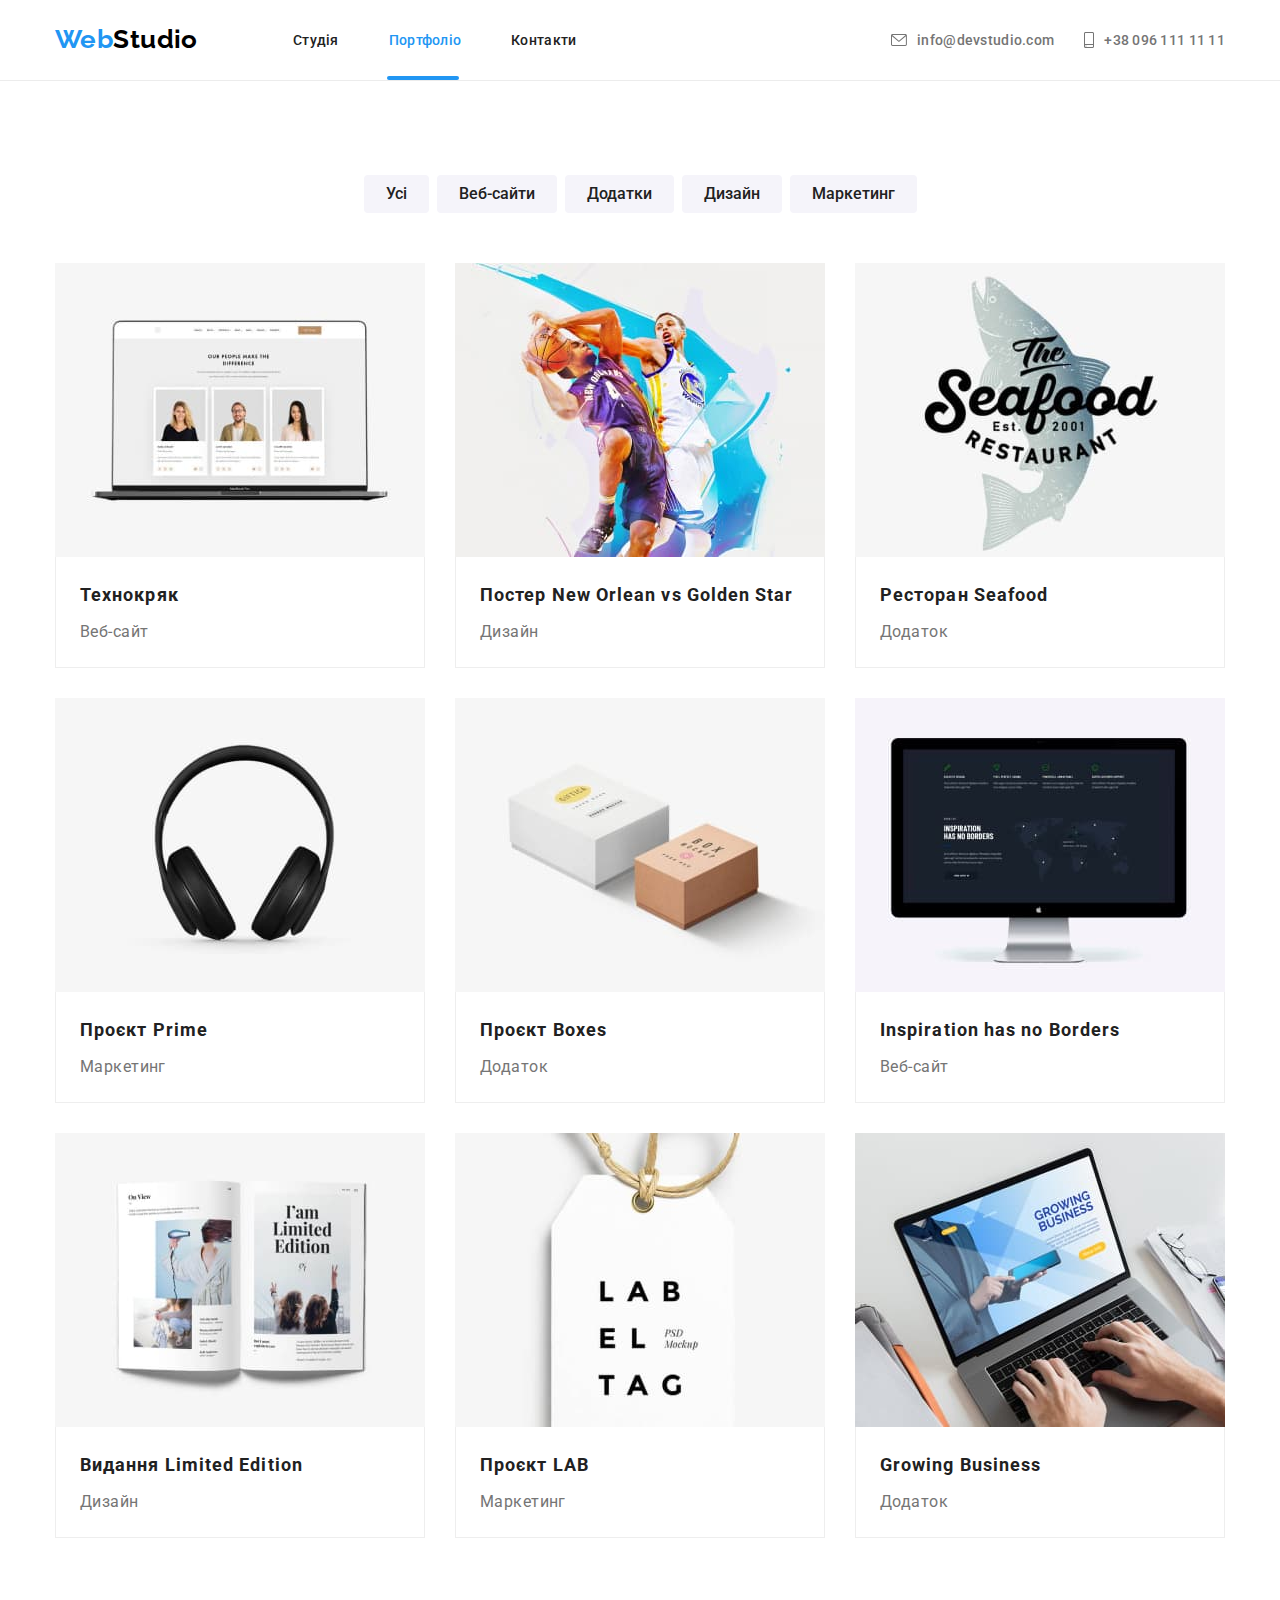
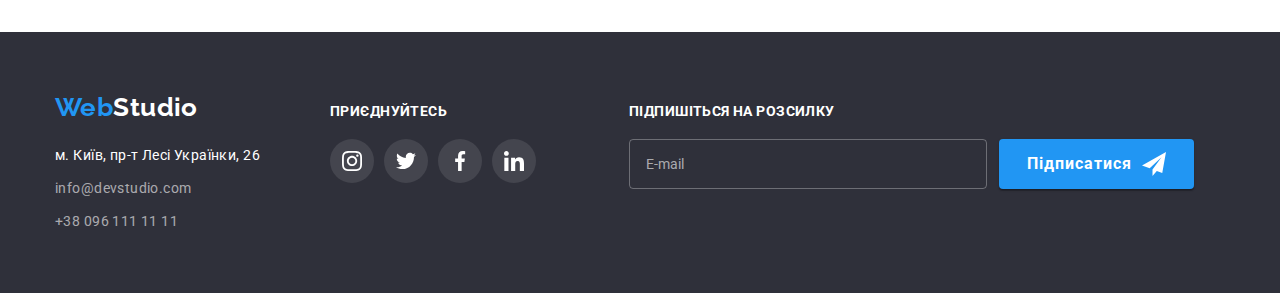
==== portfolio.html @ 6a107818 "Initial commit" ====
<!DOCTYPE html>
<html lang="uk">
  <head>
    <meta charset="UTF-8" />
    <meta http-equiv="X-UA-Compatible" content="IE=edge" />
    <meta name="viewport" content="width=device-width, initial-scale=1.0" />
    <title>WebStudio</title>
    <link rel="preconnect" href="https://fonts.googleapis.com" />
    <link rel="preconnect" href="https://fonts.gstatic.com" crossorigin />
    <link
      href="https://fonts.googleapis.com/css2?family=Raleway:wght@700&family=Roboto:wght@400;500;700;900&display=swap"
      rel="stylesheet"
    />
    <link
      rel="stylesheet"
      href="https://cdnjs.cloudflare.com/ajax/libs/modern-normalize/1.1.0/modern-normalize.min.css"
    />
    <link rel="stylesheet" href="./css/main.min.css" />
  </head>
  <body>
    <header class="header">
      <div class="container">
        <div class="header__container">
          <nav class="header__nav">
            <a href="./index.html" class="logo header__logo"
              >Web<span class="logo__dark">Studio</span></a
            >
            <ul class="header__menu">
              <li class="header__item">
                <a href="./index.html" class="header__link">Студія</a>
              </li>
              <li class="header__item">
                <a href="./portfolio.html" class="header__link header__link--current">Портфоліо</a>
              </li>
              <li class="header__item">
                <a href="#" class="header__link">Контакти</a>
              </li>
            </ul>
          </nav>
          <ul class="contacts">
            <li class="contacts__item">
              <a href="mailto:info@devstudio.com" class="contacts__mail">
                <svg class="contacts__icon" width="16" height="12">
                  <use href="./images/icons.svg#icon-envelope"></use>
                </svg>
                info@devstudio.com
              </a>
            </li>
            <li class="contacts__item">
              <a href="tel:+380961111111" class="contacts__phone">
                <svg class="contacts__icon" width="10px" height="16px">
                  <use href="./images/icons.svg#icon-smartphone"></use>
                </svg>
                +38 096 111 11 11
              </a>
            </li>
          </ul>
        </div>
      </div>
    </header>
    <main>
      <section class="section main-portfolio">
        <div class="container">
          <h1 lang="en" class="main-portfolio__title visually-hidden">
            Основні напрямки діяльності компанії WebStudio
          </h1>
          <ul class="secondary-buttons list">
            <li class="secondary-button__item">
              <button type="button" class="secondary-button">Усі</button>
            </li>
            <li class="secondary-button__item">
              <button type="button" class="secondary-button">Веб-сайти</button>
            </li>
            <li class="secondary-button__item">
              <button type="button" class="secondary-button">Додатки</button>
            </li>
            <li class="secondary-button__item">
              <button type="button" class="secondary-button">Дизайн</button>
            </li>
            <li class="secondary-button__item">
              <button type="button" class="secondary-button">Маркетинг</button>
            </li>
          </ul>
          <ul class="list list-portfolio">
            <li class="list-prtfolio__item">
              <a
                href="#"
                target="_blank"
                rel="noopener noreferrer nofollow"
                class="list-portfolio__link"
              >
                <div class="thumb-card">
                  <img
                    src="./images/portfolio-1-laptop-whith-open-site.jpg"
                    alt="Сайт відкритий на ноутбуці"
                    width="370"
                  />
                  <p class="thumb-card__overlay">
                    Ресурс пропонує комплексні пропозиції з різним рівнем функціоналу та сервісів.
                    Все це дозволить відвідувачу отримати вичерпні відомості про компанію чи
                    приватну особу.
                  </p>
                </div>
                <div class="thumb-card__part">
                  <h2 class="thumb-card__title">Технокряк</h2>
                  <p class="thumb-card__description">Веб-сайт</p>
                </div>
              </a>
            </li>
            <li class="list-prtfolio__item">
              <a
                href="#"
                target="_blank"
                rel="noopener noreferrer nofollow"
                class="list-portfolio__link"
              >
                <div class="thumb-card">
                  <img
                    src="./images/portfolio-2-basketball-players.jpg"
                    alt="Два баскетболісти"
                    width="370"
                  />
                  <p class="thumb-card__overlay">
                    Ресурс пропонує комплексні пропозиції з різним рівнем функціоналу та сервісів.
                    Все це дозволить відвідувачу отримати вичерпні відомості про компанію чи
                    приватну особу.
                  </p>
                </div>
                <div class="thumb-card__part">
                  <h2 lang="en" class="thumb-card__title">Постер New Orlean vs Golden Star</h2>
                  <p class="thumb-card__description">Дизайн</p>
                </div>
              </a>
            </li>
            <li class="list-prtfolio__item">
              <a
                href="#"
                target="_blank"
                rel="noopener noreferrer nofollow"
                class="list-portfolio__link"
              >
                <div class="thumb-card">
                  <img src="./images/portfolio-3-logo-seafood.jpg" alt="Сіра риба" width="370" />
                  <p class="thumb-card__overlay">
                    Ресурс пропонує комплексні пропозиції з різним рівнем функціоналу та сервісів.
                    Все це дозволить відвідувачу отримати вичерпні відомості про компанію чи
                    приватну особу.
                  </p>
                </div>
                <div class="thumb-card__part">
                  <h2 lang="en" class="thumb-card__title">Ресторан Seafood</h2>
                  <p class="thumb-card__description">Додаток</p>
                </div>
              </a>
            </li>
            <li class="list-prtfolio__item">
              <a
                href="#"
                target="_blank"
                rel="noopener noreferrer nofollow"
                class="list-portfolio__link"
              >
                <div class="thumb-card">
                  <img
                    src="./images/portfolio-4-headphone.jpg"
                    alt="Великі чорні навушники"
                    width="370"
                  />
                  <p class="thumb-card__overlay">
                    Ресурс пропонує комплексні пропозиції з різним рівнем функціоналу та сервісів.
                    Все це дозволить відвідувачу отримати вичерпні відомості про компанію чи
                    приватну особу.
                  </p>
                </div>
                <div class="thumb-card__part">
                  <h2 lang="en" class="thumb-card__title">Проєкт Prime</h2>
                  <p class="thumb-card__description">Маркетинг</p>
                </div>
              </a>
            </li>
            <li class="list-prtfolio__item">
              <a
                href="#"
                target="_blank"
                rel="noopener noreferrer nofollow"
                class="list-portfolio__link"
              >
                <div class="thumb-card">
                  <img
                    src="./images/portfolio-5-two-boxes.jpg"
                    alt="Дві коробки, біла і сіра"
                    width="370"
                  />
                  <p class="thumb-card__overlay">
                    Ресурс пропонує комплексні пропозиції з різним рівнем функціоналу та сервісів.
                    Все це дозволить відвідувачу отримати вичерпні відомості про компанію чи
                    приватну особу.
                  </p>
                </div>
                <div class="thumb-card__part">
                  <h2 lang="en" class="thumb-card__title">Проєкт Boxes</h2>
                  <p class="thumb-card__description">Додаток</p>
                </div>
              </a>
            </li>
            <li class="list-prtfolio__item">
              <a
                href="#"
                target="_blank"
                rel="noopener noreferrer nofollow"
                class="list-portfolio__link"
              >
                <div class="thumb-card">
                  <img
                    src="./images/portfolio-6-monitor.jpg"
                    alt="Великий робочий монітор"
                    width="370"
                  />
                  <p class="thumb-card__overlay">
                    Ресурс пропонує комплексні пропозиції з різним рівнем функціоналу та сервісів.
                    Все це дозволить відвідувачу отримати вичерпні відомості про компанію чи
                    приватну особу.
                  </p>
                </div>
                <div class="thumb-card__part">
                  <h2 lang="en" class="thumb-card__title">Inspiration has no Borders</h2>
                  <p class="thumb-card__description">Веб-сайт</p>
                </div>
              </a>
            </li>
            <li class="list-prtfolio__item">
              <a
                href="#"
                target="_blank"
                rel="noopener noreferrer nofollow"
                class="list-portfolio__link"
              >
                <div class="thumb-card">
                  <img
                    src="./images/portfolio-7-opened-book.jpg"
                    alt="Відкрита книга"
                    width="370"
                  />
                  <p class="thumb-card__overlay">
                    Ресурс пропонує комплексні пропозиції з різним рівнем функціоналу та сервісів.
                    Все це дозволить відвідувачу отримати вичерпні відомості про компанію чи
                    приватну особу.
                  </p>
                </div>
                <div class="thumb-card__part">
                  <h2 lang="en" class="thumb-card__title">Видання Limited Edition</h2>
                  <p class="thumb-card__description">Дизайн</p>
                </div>
              </a>
            </li>
            <li class="list-prtfolio__item">
              <a
                href="#"
                target="_blank"
                rel="noopener noreferrer nofollow"
                class="list-portfolio__link"
              >
                <div class="thumb-card">
                  <img
                    src="./images/portfolio-8-card-symbols.jpg"
                    alt="Картка з мотузкою і символами"
                    width="370"
                  />
                  <p class="thumb-card__overlay">
                    Ресурс пропонує комплексні пропозиції з різним рівнем функціоналу та сервісів.
                    Все це дозволить відвідувачу отримати вичерпні відомості про компанію чи
                    приватну особу.
                  </p>
                </div>
                <div class="thumb-card__part">
                  <h2 lang="en" class="thumb-card__title">Проєкт LAB</h2>
                  <p class="thumb-card__description">Маркетинг</p>
                </div>
              </a>
            </li>
            <li class="list-prtfolio__item">
              <a
                href="#"
                target="_blank"
                rel="noopener noreferrer nofollow"
                class="list-portfolio__link"
              >
                <div class="thumb-card">
                  <img
                    src="./images/portfolio-9-work-whith-laptop.jpg"
                    alt="Робота за ноутбуком"
                    width="370"
                  />
                  <p class="thumb-card__overlay">
                    Ресурс пропонує комплексні пропозиції з різним рівнем функціоналу та сервісів.
                    Все це дозволить відвідувачу отримати вичерпні відомості про компанію чи
                    приватну особу.
                  </p>
                </div>
                <div class="thumb-card__part">
                  <h2 lang="en" class="thumb-card__title">Growing Business</h2>
                  <p class="thumb-card__description">Додаток</p>
                </div>
              </a>
            </li>
          </ul>
        </div>
      </section>
    </main>
    <footer class="footer">
      <div class="container footer__container">
        <div class="footer-nav">
          <a href="./index.html" class="logo footer__logo"
            >Web<span class="logo__light">Studio</span></a
          >
          <address class="adress">
            <ul class="list">
              <li class="adress__item">
                <a
                  href="https://goo.gl/maps/sygjHCtaj6LVPZhWA"
                  target="_blank"
                  rel="noopener noreferrer nofollow"
                  class="adress__link"
                  >м. Київ, пр-т Лесі Українки, 26</a
                >
              </li>
              <li class="adress__mail">
                <a
                  href="mailto:info@devstudio.com"
                  target="_blank"
                  rel="noopener noreferrer nofollow"
                  class="adress__contacts-link"
                  >info@devstudio.com
                </a>
              </li>
              <li class="adress__phone">
                <a
                  href="tel:+380961111111"
                  target="_blank"
                  rel="noopener noreferrer nofollow"
                  class="adress__contacts-link"
                  >+38 096 111 11 11
                </a>
              </li>
            </ul>
          </address>
        </div>
        <div class="join">
          <p class="join__text">Приєднуйтесь</p>
          <ul class="list network">
            <li>
              <a href="#" class="network__link network__link--painted">
                <svg class="icon icon--white" width="20px" height="20px">
                  <use href="./images/icons.svg#icon-instagram"></use>
                </svg>
              </a>
            </li>
            <li>
              <a href="#" class="network__link network__link--painted">
                <svg class="icon icon--white" width="20px" height="20px">
                  <use href="./images/icons.svg#icon-twitter"></use>
                </svg>
              </a>
            </li>
            <li>
              <a href="#" class="network__link network__link--painted">
                <svg class="icon icon--white" width="20px" height="20px">
                  <use href="./images/icons.svg#icon-facebook"></use>
                </svg>
              </a>
            </li>
            <li>
              <a href="#" class="network__link network__link--painted">
                <svg class="icon icon--white" width="20px" height="20px">
                  <use href="./images/icons.svg#icon-linkedin"></use>
                </svg>
              </a>
            </li>
          </ul>
        </div>
        <form class="form-footer">
          <p class="form-footer__text">Підпишіться на розсилку</p>
          <div class="form-footer__field">
            <label class="form-footer__label visually-hidden" for="form-footer-follow">Email</label>
            <input
              class="form-footer__follow"
              type="email"
              id="form-footer-follow"
              name="email"
              placeholder="E-mail"
            />
            <button class="main-button form-footer__main-button" type="submit">
              Підписатися
              <svg class="button-form__icon" width="24px" height="24px">
                <use href="./images/icons.svg#icon-send"></use>
              </svg>
            </button>
          </div>
        </form>
      </div>
    </footer>
  </body>
</html>
---- css/main.min.css ----
.visually-hidden {
  position: absolute;
  white-space: nowrap;
  width: 1px;
  height: 1px;
  overflow: hidden;
  border: 0;
  padding: 0;
  clip: rect(0 0 0 0);
  -webkit-clip-path: inset(50%);
  clip-path: inset(50%);
  margin: -1px;
}
body {
  color: #212121;
  background-color: #fff;
  font-family: 'Roboto', sans-serif;
  font-size: 14px;
  line-height: 1.1428571429;
  letter-spacing: 0.03em;
}
h1,
h2,
h3,
h4,
h5,
h6,
p,
ul {
  margin: 0;
  padding: 0;
}
img {
  display: block;
  max-width: 100%;
  height: auto;
}
.list {
  list-style: none;
  margin: 0;
  padding: 0;
}
.section {
  padding: 94px 0;
}
.container {
  width: 100%;
  max-width: 1200px;
  margin: 0 auto;
  padding: 0 15px;
}
label {
  display: -webkit-box;
  display: -ms-flexbox;
  display: flex;
  -webkit-box-align: center;
  -ms-flex-align: center;
  align-items: center;
  margin: 0;
  padding: 0;
}
.header {
  background-color: #fff;
  border-bottom: 1px solid #ececec;
}
.header__container {
  display: -webkit-box;
  display: -ms-flexbox;
  display: flex;
  -webkit-box-align: center;
  -ms-flex-align: center;
  align-items: center;
}
.header__nav {
  display: -webkit-box;
  display: -ms-flexbox;
  display: flex;
  -webkit-box-align: center;
  -ms-flex-align: center;
  align-items: center;
  background-color: #fff;
}
.header__link {
  display: block;
  padding-top: 32px;
  padding-bottom: 32px;
  color: #212121;
  font-weight: 500;
  letter-spacing: 0.02em;
  text-decoration: none;
  text-decoration: none;
  -webkit-transition: color 250ms cubic-bezier(0.4, 0, 0.2, 1);
  transition: color 250ms cubic-bezier(0.4, 0, 0.2, 1);
}
.header__link:hover,
.header__link:focus {
  color: #2196f3;
}
.header__link--current {
  color: #2196f3;
  position: relative;
}
.header__link--current::after {
  display: block;
  content: '';
  width: 100%;
  height: 4px;
  background-color: #2196f3;
  border-radius: 2px;
  position: absolute;
  top: 76px;
  left: -2px;
  -webkit-transition: opacity 250ms cubic-bezier(0.4, 0, 0.2, 1);
  transition: opacity 250ms cubic-bezier(0.4, 0, 0.2, 1);
}
.header__menu {
  display: -webkit-box;
  display: -ms-flexbox;
  display: flex;
  -ms-flex-negative: 0;
  flex-shrink: 0;
  list-style: none;
  margin: 0;
  padding: 0;
  margin-left: auto;
}
.header__item:not(:last-child) {
  margin-right: 50px;
}
.contacts__mail {
  display: -webkit-box;
  display: -ms-flexbox;
  display: flex;
  -webkit-box-align: center;
  -ms-flex-align: center;
  align-items: center;
  padding-bottom: 32px;
  padding-top: 32px;
  margin-right: 30px;
  fill: #757575;
  color: #757575;
  font-weight: 500;
  letter-spacing: 0.02em;
  text-decoration: none;
  -webkit-transition: color 250ms cubic-bezier(0.4, 0, 0.2, 1),
    fill 250ms cubic-bezier(0.4, 0, 0.2, 1);
  transition: color 250ms cubic-bezier(0.4, 0, 0.2, 1), fill 250ms cubic-bezier(0.4, 0, 0.2, 1);
}
.contacts__mail:hover,
.contacts__mail:focus {
  color: #2196f3;
  fill: #2196f3;
}
.contacts__item {
  display: -webkit-box;
  display: -ms-flexbox;
  display: flex;
  -webkit-box-align: center;
  -ms-flex-align: center;
  align-items: center;
  -webkit-box-pack: center;
  -ms-flex-pack: center;
  justify-content: center;
}
.contacts__icon {
  margin-right: 10px;
}
.contacts {
  display: -webkit-box;
  display: -ms-flexbox;
  display: flex;
  -ms-flex-negative: 0;
  flex-shrink: 0;
  list-style: none;
  margin: 0;
  padding: 0;
  margin-left: auto;
}
.contacts__phone {
  display: -webkit-box;
  display: -ms-flexbox;
  display: flex;
  text-align: center;
  padding-top: 32px;
  padding-bottom: 32px;
  fill: #757575;
  color: #757575;
  font-weight: 500;
  letter-spacing: 0.02em;
  text-decoration: none;
  text-decoration: none;
  -webkit-transition: color 250ms cubic-bezier(0.4, 0, 0.2, 1),
    fill 250ms cubic-bezier(0.4, 0, 0.2, 1);
  transition: color 250ms cubic-bezier(0.4, 0, 0.2, 1), fill 250ms cubic-bezier(0.4, 0, 0.2, 1);
}
.contacts__phone:hover,
.contacts__phone:focus {
  color: #2196f3;
  fill: #2196f3;
}
.logo {
  display: block;
  width: 145px;
  color: #2196f3;
  font-family: 'Raleway', sans-serif;
  font-weight: 700;
  font-size: 26px;
  line-height: 1.1923076923;
  text-decoration: none;
  -webkit-transition: color 250ms cubic-bezier(0.4, 0, 0.2, 1);
  transition: color 250ms cubic-bezier(0.4, 0, 0.2, 1);
}
.logo:hover .logo__dark {
  color: #2196f3;
}
.logo__dark {
  color: #000;
  -webkit-transition: color 250ms cubic-bezier(0.4, 0, 0.2, 1);
  transition: color 250ms cubic-bezier(0.4, 0, 0.2, 1);
}
.logo:hover .logo__dark,
.logo:focus .logo__dark {
  color: #2196f3;
}
.header__logo {
  display: block;
  margin-right: 93px;
  padding-top: 24px;
  padding-bottom: 25px;
}
.hero {
  text-align: center;
  padding-top: 200px;
  padding-bottom: 200px;
  background-color: #2f303a;
}
.hero--overlay {
  height: 600px;
  max-width: 1600px;
  margin-left: auto;
  margin-right: auto;
  background-image: -webkit-gradient(
      linear,
      left top,
      left bottom,
      from(rgba(47, 48, 58, 0.4)),
      to(rgba(47, 48, 58, 0.4))
    ),
    url(../images/background-image-hero.jpg);
  background-image: linear-gradient(rgba(47, 48, 58, 0.4), rgba(47, 48, 58, 0.4)),
    url(../images/background-image-hero.jpg);
  background-repeat: no-repeat;
  background-position: center;
  background-size: cover;
}
.hero__title {
  margin: 0 auto 30px;
  max-width: 696px;
  color: #fff;
  font-weight: 900;
  font-size: 44px;
  line-height: 1.3636363636;
  letter-spacing: 0.06em;
  text-transform: uppercase;
}
.hero__main-button {
  min-width: 218px;
  padding: 10px 32px;
}
.main-button {
  max-width: 200px;
  border: 0;
  border-radius: 4px;
  margin: 0 auto;
  color: #fff;
  background-color: #2196f3;
  font-family: inherit;
  font-weight: 700;
  font-size: 16px;
  line-height: 1.875;
  letter-spacing: 0.06em;
  display: -webkit-box;
  display: -ms-flexbox;
  display: flex;
  -webkit-box-align: center;
  -ms-flex-align: center;
  align-items: center;
  -webkit-box-pack: center;
  -ms-flex-pack: center;
  justify-content: center;
  text-align: center;
  cursor: pointer;
  -webkit-box-shadow: 0px 1px 3px rgba(0, 0, 0, 0.12), 0px 1px 1px rgba(0, 0, 0, 0.14),
    0px 2px 1px rgba(0, 0, 0, 0.2);
  box-shadow: 0px 1px 3px rgba(0, 0, 0, 0.12), 0px 1px 1px rgba(0, 0, 0, 0.14),
    0px 2px 1px rgba(0, 0, 0, 0.2);
  -webkit-transition: color 250ms cubic-bezier(0.4, 0, 0.2, 1),
    background-color 250ms cubic-bezier(0.4, 0, 0.2, 1);
  transition: color 250ms cubic-bezier(0.4, 0, 0.2, 1),
    background-color 250ms cubic-bezier(0.4, 0, 0.2, 1);
}
.main-button:hover,
.main-button:focus {
  color: #fff;
  background-color: #188ce8;
}
.primary {
  background-color: var(--hero-color);
}
.primary-container {
  display: -webkit-box;
  display: -ms-flexbox;
  display: flex;
}
.primary-list {
  display: -webkit-box;
  display: -ms-flexbox;
  display: flex;
  -ms-flex-wrap: wrap;
  flex-wrap: wrap;
  margin-top: -30px;
  margin-left: -30px;
  list-style: none;
}
.primary-list__item {
  display: -webkit-box;
  display: -ms-flexbox;
  display: flex;
  -webkit-box-orient: vertical;
  -webkit-box-direction: normal;
  -ms-flex-direction: column;
  flex-direction: column;
  width: 270px;
  margin-top: 30px;
  margin-left: 30px;
  -ms-flex-preferred-size: calc(25% - 30px);
  flex-basis: calc(25% - 30px);
}
.primary-list__icon-background {
  height: 120px;
  max-width: 100%;
  padding: 25px 100px;
  margin-bottom: 30px;
  background-color: #f5f4fa;
  border-radius: 4px;
}
.primary-list__title {
  margin-bottom: 10px;
  text-transform: uppercase;
  font-size: 14px;
}
.primary-list__description {
  color: var(--secondary-color);
  line-height: 1.7142857143;
}
.main {
  background-color: #fff;
  padding-top: 0;
}
.main__title {
  text-align: center;
  margin-bottom: 50px;
  font-size: 36px;
  line-height: 1.1666666667;
}
.main-container {
  display: -webkit-box;
  display: -ms-flexbox;
  display: flex;
  -webkit-box-orient: vertical;
  -webkit-box-direction: normal;
  -ms-flex-direction: column;
  flex-direction: column;
  -webkit-box-pack: start;
  -ms-flex-pack: start;
  justify-content: flex-start;
}
.main-cardset {
  display: -webkit-box;
  display: -ms-flexbox;
  display: flex;
  -webkit-box-orient: horizontal;
  -webkit-box-direction: normal;
  -ms-flex-direction: row;
  flex-direction: row;
  -webkit-box-pack: start;
  -ms-flex-pack: start;
  justify-content: flex-start;
  margin-top: -30px;
  margin-left: -30px;
}
.main-card {
  display: -webkit-box;
  display: -ms-flexbox;
  display: flex;
  margin-top: 30px;
  margin-left: 30px;
  -ms-flex-preferred-size: calc(33.3333333333% - 30px);
  flex-basis: calc(33.3333333333% - 30px);
  position: relative;
}
.main-card__text {
  display: -webkit-box;
  display: -ms-flexbox;
  display: flex;
  -webkit-box-align: center;
  -ms-flex-align: center;
  align-items: center;
  -webkit-box-pack: center;
  -ms-flex-pack: center;
  justify-content: center;
  position: absolute;
  bottom: 0px;
  left: 0px;
  width: 100%;
  height: 70px;
  color: #fff;
  background-color: rgba(47, 48, 58, 0.8);
  font-weight: 700;
  line-height: 1.1428571429;
  letter-spacing: 0.03em;
  text-transform: uppercase;
}
.secondary {
  background-color: #f5f4fa;
}
.secondary__title {
  margin: 0 auto 50px;
  text-align: center;
  font-size: 36px;
  line-height: 1.1666666667;
}
.secondary-cardset {
  display: -webkit-box;
  display: -ms-flexbox;
  display: flex;
  -ms-flex-wrap: wrap;
  flex-wrap: wrap;
  margin-top: -30px;
  margin-left: -30px;
}
.secondary-item {
  display: -webkit-box;
  display: -ms-flexbox;
  display: flex;
  -webkit-box-orient: vertical;
  -webkit-box-direction: normal;
  -ms-flex-direction: column;
  flex-direction: column;
  max-width: 270px;
  margin-top: 30px;
  margin-left: 30px;
  -ms-flex-preferred-size: calc(25% - 30px);
  flex-basis: calc(25% - 30px);
  -webkit-box-shadow: 0px 1px 3px rgba(0, 0, 0, 0.12), 0px 1px 1px rgba(0, 0, 0, 0.14),
    0px 2px 1px rgba(0, 0, 0, 0.2);
  box-shadow: 0px 1px 3px rgba(0, 0, 0, 0.12), 0px 1px 1px rgba(0, 0, 0, 0.14),
    0px 2px 1px rgba(0, 0, 0, 0.2);
  border-radius: 4px;
}
.secondary-item__box {
  display: -webkit-box;
  display: -ms-flexbox;
  display: flex;
  -webkit-box-orient: vertical;
  -webkit-box-direction: normal;
  -ms-flex-direction: column;
  flex-direction: column;
  -webkit-box-align: center;
  -ms-flex-align: center;
  align-items: center;
  padding: 30px;
  background-color: #fff;
}
.secondary-item__title {
  margin-bottom: 10px;
  font-weight: 500;
  font-size: 16px;
  line-height: 1.1875;
}
.secondary-item__description {
  color: #757575;
  font-size: 16px;
  line-height: 1.1875;
  margin-bottom: 16px;
}
.clients-list {
  display: -webkit-box;
  display: -ms-flexbox;
  display: flex;
  -webkit-box-pack: justify;
  -ms-flex-pack: justify;
  justify-content: space-between;
}
.clients__text {
  font-size: 36px;
  line-height: 1.1666666667;
  text-align: center;
  color: #212121;
  margin-bottom: 50px;
}
.clients-list__link {
  display: block;
  fill: #afb1b8;
  height: 92px;
  width: 170px;
  padding: 16px 32px;
  border: 1px solid #afb1b8;
  border-radius: 4px;
  -webkit-transition: fill 250ms cubic-bezier(0.4, 0, 0.2, 1),
    border-color 250ms cubic-bezier(0.4, 0, 0.2, 1);
  transition: fill 250ms cubic-bezier(0.4, 0, 0.2, 1),
    border-color 250ms cubic-bezier(0.4, 0, 0.2, 1);
}
.clients-list__link:hover,
.clients-list__link:focus {
  fill: #2196f3;
  border-color: #2196f3;
}
.footer {
  background-color: #2f303a;
  padding-top: 60px;
  padding-bottom: 60px;
}
.footer__container {
  display: -webkit-box;
  display: -ms-flexbox;
  display: flex;
  -webkit-box-align: baseline;
  -ms-flex-align: baseline;
  align-items: baseline;
}
.footer-nav {
  display: -webkit-box;
  display: -ms-flexbox;
  display: flex;
  -webkit-box-orient: vertical;
  -webkit-box-direction: normal;
  -ms-flex-direction: column;
  flex-direction: column;
  margin-right: 70px;
}
.adress {
  max-width: 231px;
}
.footer__logo {
  padding-bottom: 20px;
}
.logo__light {
  color: #fff;
  -webkit-transition: color 250ms cubic-bezier(0.4, 0, 0.2, 1);
  transition: color 250ms cubic-bezier(0.4, 0, 0.2, 1);
}
.footer__logo:hover .logo__light {
  color: #2196f3;
}
.adress__item {
  margin-bottom: 9px;
}
.adress__link {
  display: block;
  color: #fff;
  line-height: 1.7142857143;
  font-style: normal;
  text-decoration: none;
  -webkit-transition: color 250ms cubic-bezier(0.4, 0, 0.2, 1);
  transition: color 250ms cubic-bezier(0.4, 0, 0.2, 1);
}
.adress__link:hover,
.adress__link:focus {
  color: #2196f3;
}
.adress__mail {
  margin-bottom: 9px;
}
.adress__contacts-link {
  display: block;
  color: rgba(255, 255, 255, 0.6);
  line-height: 1.7142857143;
  font-style: normal;
  text-decoration: none;
  -webkit-transition: color 250ms cubic-bezier(0.4, 0, 0.2, 1);
  transition: color 250ms cubic-bezier(0.4, 0, 0.2, 1);
}
.adress__contacts-link:hover,
.adress__contacts-link:focus {
  color: #2196f3;
}
.join {
  display: -webkit-box;
  display: -ms-flexbox;
  display: flex;
  -webkit-box-orient: vertical;
  -webkit-box-direction: normal;
  -ms-flex-direction: column;
  flex-direction: column;
  width: 206px;
  height: 80px;
  -webkit-box-align: start;
  -ms-flex-align: start;
  align-items: flex-start;
  margin-right: 93px;
}
.join__text {
  display: -webkit-box;
  display: -ms-flexbox;
  display: flex;
  margin-bottom: 20px;
  font-size: 14px;
  font-weight: 700;
  line-height: 1.1428571429;
  letter-spacing: 0.03em;
  text-transform: uppercase;
  color: #fff;
}
.form-footer {
  position: relative;
  display: -webkit-box;
  display: -ms-flexbox;
  display: flex;
  -webkit-box-orient: vertical;
  -webkit-box-direction: normal;
  -ms-flex-direction: column;
  flex-direction: column;
  -webkit-box-align: baseline;
  -ms-flex-align: baseline;
  align-items: baseline;
}
.form-footer__field {
  position: relative;
}
.form-footer__text {
  width: 100%;
  color: #fff;
  font-size: 14px;
  font-weight: 700;
  line-height: 1.1428571429;
  letter-spacing: 0.03em;
  text-transform: uppercase;
  margin-bottom: 20px;
}
.form-footer__label {
  display: block;
}
.form-footer__follow {
  position: relative;
  display: block;
  min-width: 358px;
  min-height: 50px;
  padding-left: 16px;
  color: #fff;
  border: 1px solid rgba(255, 255, 255, 0.3);
  border-radius: 4px;
  background-color: inherit;
}
.form-footer__follow::-webkit-input-placeholder {
  color: rgba(255, 255, 255, 0.6);
}
.form-footer__follow::-moz-placeholder {
  color: rgba(255, 255, 255, 0.6);
}
.form-footer__follow:-ms-input-placeholder {
  color: rgba(255, 255, 255, 0.6);
}
.form-footer__follow::-ms-input-placeholder {
  color: rgba(255, 255, 255, 0.6);
}
.form-footer__follow::placeholder {
  color: rgba(255, 255, 255, 0.6);
}
.form-footer__main-button {
  position: absolute;
  left: 100%;
  top: 0;
  -webkit-transform: translatex(12px);
  transform: translatex(12px);
  padding: 10px 28px;
}
.button-form__icon {
  display: block;
  margin-left: 10px;
  fill: #fff;
  width: 24px;
  height: 24px;
}
.backdrop {
  position: fixed;
  top: 0;
  left: 0;
  width: 100%;
  height: 100%;
  opacity: 1;
  background-color: rgba(0, 0, 0, 0.2);
  -webkit-transition: opacity 250ms cubic-bezier(0.4, 0, 0.2, 1),
    visibility 250ms cubic-bezier(0.4, 0, 0.2, 1);
  transition: opacity 250ms cubic-bezier(0.4, 0, 0.2, 1),
    visibility 250ms cubic-bezier(0.4, 0, 0.2, 1);
}
.backdrop.is-hidden {
  opacity: 0;
  pointer-events: none;
  visibility: hidden;
}
.backdrop__modal {
  display: block;
  position: absolute;
  top: 50%;
  left: 50%;
  padding: 40px;
  -webkit-transform: translate(-50%, -50%) scale(1);
  transform: translate(-50%, -50%) scale(1);
  -webkit-transition: background-color 250ms cubic-bezier(0.4, 0, 0.2, 1),
    -webkit-transform cubic-bezier(0.4, 0, 0.2, 1);
  transition: background-color 250ms cubic-bezier(0.4, 0, 0.2, 1),
    -webkit-transform cubic-bezier(0.4, 0, 0.2, 1);
  transition: background-color 250ms cubic-bezier(0.4, 0, 0.2, 1),
    transform cubic-bezier(0.4, 0, 0.2, 1);
  transition: background-color 250ms cubic-bezier(0.4, 0, 0.2, 1),
    transform cubic-bezier(0.4, 0, 0.2, 1), -webkit-transform cubic-bezier(0.4, 0, 0.2, 1);
  width: 528px;
  height: 581px;
  background-color: #fff;
}
.backdrop.is-hidden .backdrop__modal {
  -webkit-transform: scale(0.9) translate(-50%, -50%);
  transform: scale(0.9) translate(-50%, -50%);
}
.button-close-modal {
  position: absolute;
  top: 8px;
  right: 8px;
  padding: 4px 3px;
  display: -webkit-box;
  display: -ms-flexbox;
  display: flex;
  -webkit-box-align: center;
  -ms-flex-align: center;
  align-items: center;
  -webkit-box-pack: center;
  -ms-flex-pack: center;
  justify-content: center;
  width: 30px;
  height: 30px;
  fill: #000;
  background-color: #fff;
  border: 1px solid rgba(0, 0, 0, 0.1);
  border-radius: 50%;
  cursor: pointer;
  outline: none;
}
.button-close-modal:hover,
.button-close-modal:focus {
  fill: #2196f3;
}
.form {
  width: 100%;
}
.form__description {
  font-weight: 700;
  font-size: 20px;
  line-height: 1.15;
  text-align: center;
  letter-spacing: 0.03em;
  margin-bottom: 12px;
}
.form__field {
  margin-bottom: 10px;
}
.form__control {
  position: relative;
}
.form__input {
  display: block;
  height: 40px;
  width: 100%;
  padding: 14px 15px 14px 42px;
  border: 1px solid rgba(33, 33, 33, 0.2);
  border-radius: 4px;
  outline: none;
}
.form__input:focus {
  border-color: #2196f3;
}
.form__icon {
  position: absolute;
  top: 50%;
  left: 12px;
  -webkit-transform: translateY(-50%);
  transform: translateY(-50%);
  fill: currentColor;
  pointer-events: none;
}
.form__input:focus + .form__icon {
  color: #2196f3;
  fill: #2196f3;
}
.form__label {
  display: block;
  margin-bottom: 4px;
  text-align: start;
  color: #757575;
  font-size: 12px;
  line-height: 1.1666666667;
  letter-spacing: 0.01em;
  margin-bottom: 4px;
}
.form__textarea-field {
  margin-bottom: 20px;
}
.form__textarea {
  display: block;
  width: 100%;
  padding: 12px 16px;
  border: 1px solid rgba(33, 33, 33, 0.2);
  border-radius: 4px;
  outline: none;
  height: 120px;
  resize: none;
}
.form__textarea::-webkit-input-placeholder {
  position: relative;
  display: block;
  color: rgba(117, 117, 117, 0.5);
  font-size: 12px;
  line-height: 1.1666666667;
  letter-spacing: 0.01em;
  z-index: 3;
}
.form__textarea::-moz-placeholder {
  position: relative;
  display: block;
  color: rgba(117, 117, 117, 0.5);
  font-size: 12px;
  line-height: 1.1666666667;
  letter-spacing: 0.01em;
  z-index: 3;
}
.form__textarea:-ms-input-placeholder {
  position: relative;
  display: block;
  color: rgba(117, 117, 117, 0.5);
  font-size: 12px;
  line-height: 1.1666666667;
  letter-spacing: 0.01em;
  z-index: 3;
}
.form__textarea::-ms-input-placeholder {
  position: relative;
  display: block;
  color: rgba(117, 117, 117, 0.5);
  font-size: 12px;
  line-height: 1.1666666667;
  letter-spacing: 0.01em;
  z-index: 3;
}
.form__textarea::placeholder {
  position: relative;
  display: block;
  color: rgba(117, 117, 117, 0.5);
  font-size: 12px;
  line-height: 1.1666666667;
  letter-spacing: 0.01em;
  z-index: 3;
}
.form__textarea:focus {
  border-color: #2196f3;
}
.form__checkbox {
  margin-bottom: 30px;
  position: relative;
}
.form__checkbox-input {
  display: block;
  -webkit-appearance: none;
  -moz-appearance: none;
  appearance: none;
  text-align: center;
}
.form__label-checkbox {
  position: relative;
  display: block;
  text-align: left;
  padding-left: 33px;
  color: #757575;
  line-height: 1.7142857143;
  letter-spacing: 0.03em;
}
.form__label-checkbox::before {
  display: -webkit-box;
  display: -ms-flexbox;
  display: flex;
  content: '';
  position: absolute;
  top: 4px;
  left: 13px;
  -webkit-box-align: center;
  -ms-flex-align: center;
  align-items: center;
  width: 16px;
  height: 15px;
  border: 1px solid #212121;
  border-radius: 2px;
  opacity: 1;
  background-origin: border-box;
}
.form__checkbox-input:checked ~ .form__label-checkbox::before {
  opacity: 0;
}
.form__checkbox-link {
  color: #2196f3;
}
.form__icon-checkbox {
  display: -webkit-inline-box;
  display: -ms-inline-flexbox;
  display: inline-flex;
  position: absolute;
  top: 4px;
  left: 13px;
  padding: 4px 2px 3px 3px;
  width: 16px;
  height: 15px;
  border: 1px;
  border-color: #2196f3;
  background-color: #2196f3;
  background-origin: border-box;
  opacity: 0;
}
.form__checkbox-input:checked + .form__icon-checkbox {
  border: 2px;
  border-color: #2196f3;
  background-origin: border-box;
  background-color: #2196f3;
  fill: #188ce8;
  opacity: 1;
}
.form__main-button {
  padding: 10px 58px;
}
.network {
  display: -webkit-box;
  display: -ms-flexbox;
  display: flex;
  width: 206px;
  height: 44px;
  -webkit-box-align: center;
  -ms-flex-align: center;
  align-items: center;
  -webkit-box-pack: justify;
  -ms-flex-pack: justify;
  justify-content: space-between;
  text-transform: uppercase;
}
.network__link {
  display: -webkit-box;
  display: -ms-flexbox;
  display: flex;
  width: 44px;
  height: 44px;
  border-radius: 50%;
  color: #afb1b8;
  -webkit-box-align: center;
  -ms-flex-align: center;
  align-items: center;
  -webkit-box-pack: center;
  -ms-flex-pack: center;
  justify-content: center;
  fill: currentColor;
  -webkit-transition: color 250ms cubic-bezier(0.4, 0, 0.2, 1),
    fill 250ms cubic-bezier(0.4, 0, 0.2, 1), background-color 250ms cubic-bezier(0.4, 0, 0.2, 1);
  transition: color 250ms cubic-bezier(0.4, 0, 0.2, 1), fill 250ms cubic-bezier(0.4, 0, 0.2, 1),
    background-color 250ms cubic-bezier(0.4, 0, 0.2, 1);
}
.network__link:hover,
.network__link:focus {
  background-color: #2196f3;
  color: #fff;
  fill: currentColor;
}
.network__link--painted {
  background-color: rgba(255, 255, 255, 0.1);
}
.icon--white {
  fill: #fff;
}
.secondary-buttons {
  display: -webkit-box;
  display: -ms-flexbox;
  display: flex;
  -webkit-box-pack: center;
  -ms-flex-pack: center;
  justify-content: center;
  -webkit-box-align: center;
  -ms-flex-align: center;
  align-items: center;
  margin-bottom: 50px;
}
.secondary-button {
  text-align: center;
  padding: 6px 22px;
  border: 0;
  border-radius: 4px;
  color: #212121;
  background-color: #f5f4fa;
  font-family: inherit;
  font-weight: 500;
  font-size: 16px;
  line-height: 1.625;
  cursor: pointer;
  -webkit-transition: color 250ms cubic-bezier(0.4, 0, 0.2, 1),
    background-color 250ms cubic-bezier(0.4, 0, 0.2, 1),
    -webkit-box-shadow 250ms cubic-bezier(0.4, 0, 0.2, 1);
  transition: color 250ms cubic-bezier(0.4, 0, 0.2, 1),
    background-color 250ms cubic-bezier(0.4, 0, 0.2, 1),
    -webkit-box-shadow 250ms cubic-bezier(0.4, 0, 0.2, 1);
  transition: color 250ms cubic-bezier(0.4, 0, 0.2, 1),
    background-color 250ms cubic-bezier(0.4, 0, 0.2, 1),
    box-shadow 250ms cubic-bezier(0.4, 0, 0.2, 1);
  transition: color 250ms cubic-bezier(0.4, 0, 0.2, 1),
    background-color 250ms cubic-bezier(0.4, 0, 0.2, 1),
    box-shadow 250ms cubic-bezier(0.4, 0, 0.2, 1),
    -webkit-box-shadow 250ms cubic-bezier(0.4, 0, 0.2, 1);
}
.secondary-button:hover,
.secondary-button:focus {
  color: #fff;
  background-color: #2196f3;
  -webkit-box-shadow: 0px 3px 1px rgba(0, 0, 0, 0.1), 0px 1px 2px rgba(0, 0, 0, 0.08),
    0px 2px 2px rgba(0, 0, 0, 0.12);
  box-shadow: 0px 3px 1px rgba(0, 0, 0, 0.1), 0px 1px 2px rgba(0, 0, 0, 0.08),
    0px 2px 2px rgba(0, 0, 0, 0.12);
}
.secondary-button__item:not(:last-child) {
  margin-right: 8px;
}
.list-portfolio {
  display: -webkit-box;
  display: -ms-flexbox;
  display: flex;
  -ms-flex-wrap: wrap;
  flex-wrap: wrap;
  margin-top: -30px;
  margin-left: -30px;
}
.list-prtfolio__item {
  margin-top: 30px;
  margin-left: 30px;
  -ms-flex-preferred-size: calc(33.3333333333% - 30px);
  flex-basis: calc(33.3333333333% - 30px);
}
.thumb-card__title {
  margin-bottom: 4px;
  color: #212121;
  font-size: 18px;
  line-height: 2;
  letter-spacing: 0.06em;
  text-decoration: none;
}
.thumb-card__part {
  padding: 20px 24px;
  border-right: 1px solid #eee;
  border-bottom: 1px solid #eee;
  border-left: 1px solid #eee;
}
.thumb-card__description {
  color: #757575;
  font-size: 16px;
  line-height: 1.875;
  text-decoration: none;
}
.list-portfolio__link {
  position: relative;
  display: block;
  width: 370px;
  text-decoration: none;
  margin-bottom: 0;
}
.list-portfolio__link:hover,
.list-portfolio__link:focus {
  -webkit-box-shadow: 0px 1px 1px rgba(0, 0, 0, 0.12), 0px 4px 4px rgba(0, 0, 0, 0.06),
    1px 4px 6px rgba(0, 0, 0, 0.16);
  box-shadow: 0px 1px 1px rgba(0, 0, 0, 0.12), 0px 4px 4px rgba(0, 0, 0, 0.06),
    1px 4px 6px rgba(0, 0, 0, 0.16);
}
.thumb-card {
  position: relative;
  overflow: hidden;
}
.thumb-card__overlay {
  position: absolute;
  width: 100%;
  height: 100%;
  top: 0;
  left: 0;
  color: #fff;
  background-color: #2196f3;
  display: -webkit-box;
  display: -ms-flexbox;
  display: flex;
  padding: 63px 24px;
  -webkit-box-align: center;
  -ms-flex-align: center;
  align-items: center;
  -webkit-box-pack: center;
  -ms-flex-pack: center;
  justify-content: center;
  font-size: 18px;
  line-height: 1.5555555556;
  letter-spacing: 0.03em;
  -webkit-transform: translateY(100%);
  transform: translateY(100%);
  -webkit-transition: color 250ms cubic-bezier(0.4, 0, 0.2, 1),
    opacity 250ms cubic-bezier(0.4, 0, 0.2, 1), background-color 250ms cubic-bezier(0.4, 0, 0.2, 1),
    -webkit-transform 250ms cubic-bezier(0.4, 0, 0.2, 1);
  transition: color 250ms cubic-bezier(0.4, 0, 0.2, 1), opacity 250ms cubic-bezier(0.4, 0, 0.2, 1),
    background-color 250ms cubic-bezier(0.4, 0, 0.2, 1),
    -webkit-transform 250ms cubic-bezier(0.4, 0, 0.2, 1);
  transition: color 250ms cubic-bezier(0.4, 0, 0.2, 1), transform 250ms cubic-bezier(0.4, 0, 0.2, 1),
    opacity 250ms cubic-bezier(0.4, 0, 0.2, 1), background-color 250ms cubic-bezier(0.4, 0, 0.2, 1);
  transition: color 250ms cubic-bezier(0.4, 0, 0.2, 1), transform 250ms cubic-bezier(0.4, 0, 0.2, 1),
    opacity 250ms cubic-bezier(0.4, 0, 0.2, 1), background-color 250ms cubic-bezier(0.4, 0, 0.2, 1),
    -webkit-transform 250ms cubic-bezier(0.4, 0, 0.2, 1);
}
.list-portfolio__link:hover .thumb-card__overlay,
.list-portfolio__link:focus .thumb-card__overlay {
  -webkit-transform: translateY(0%);
  transform: translateY(0%);
} /*# sourceMappingURL=main.min.css.map */
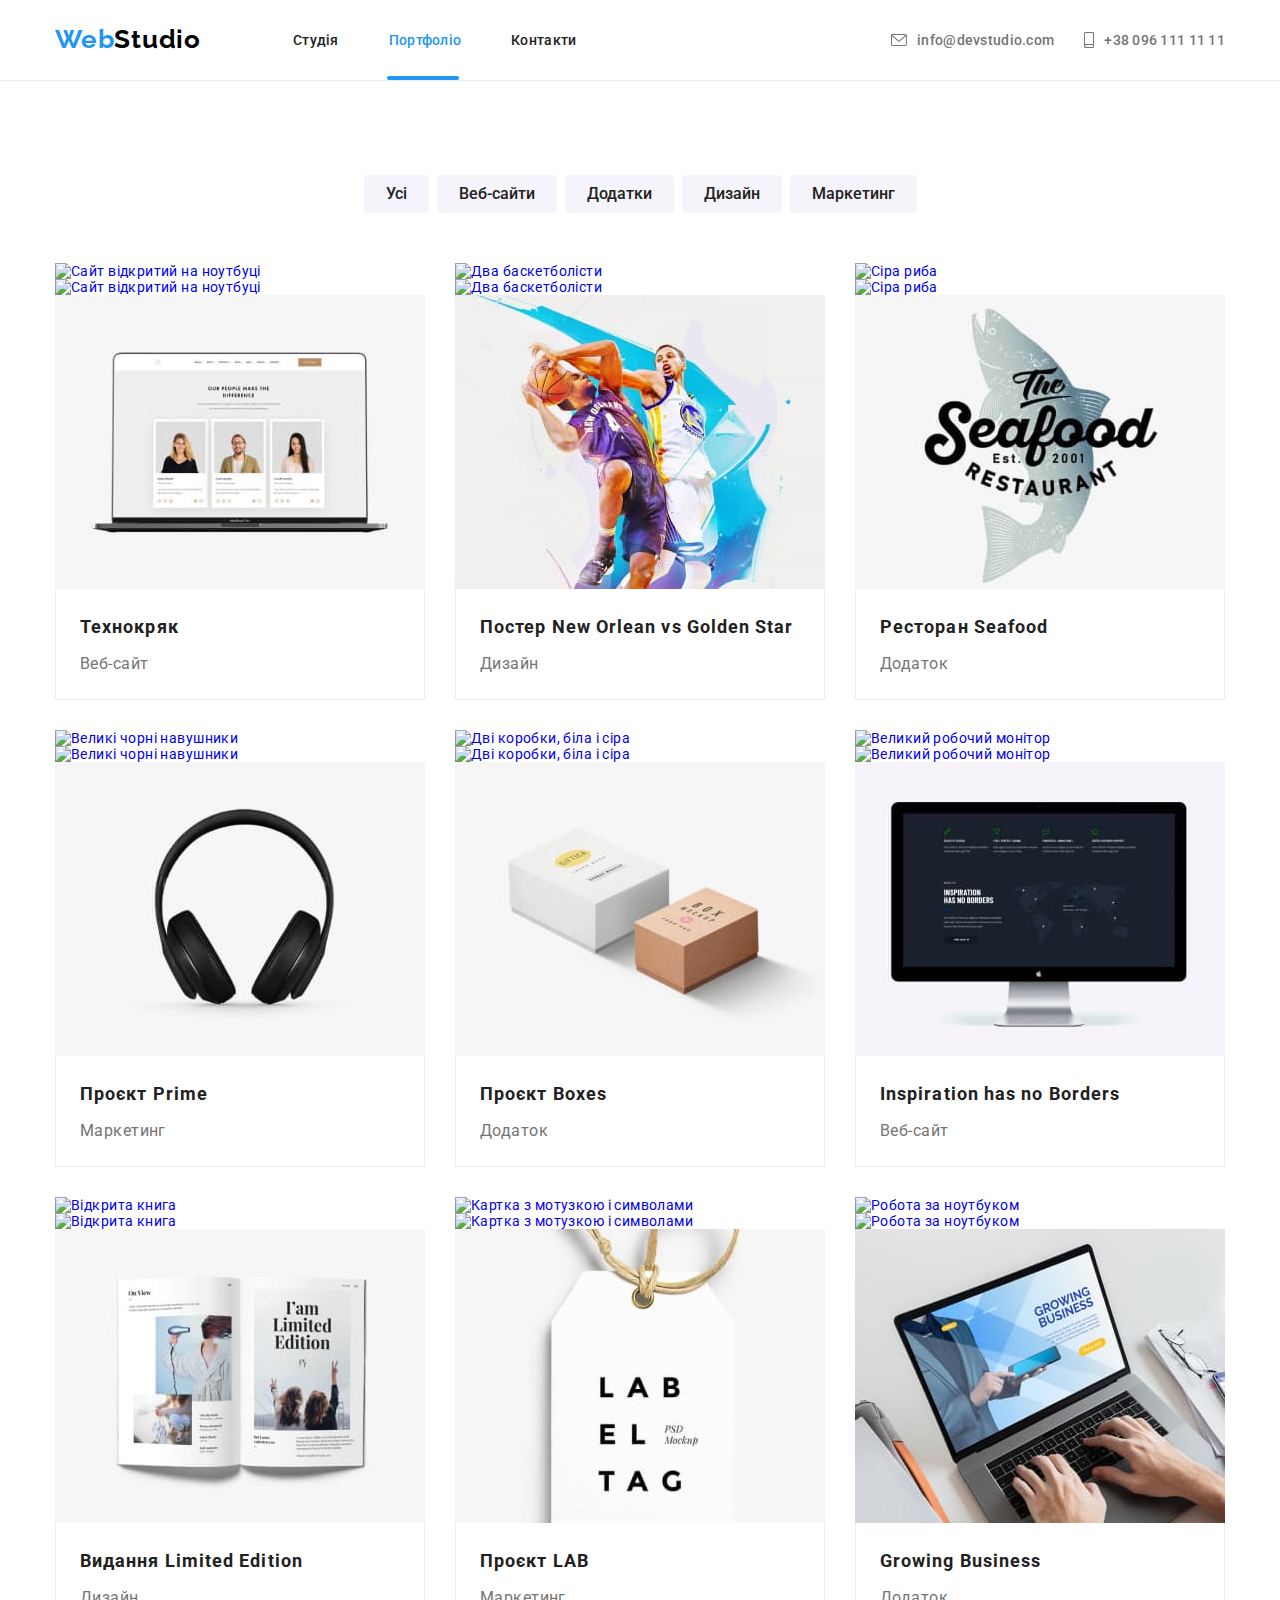
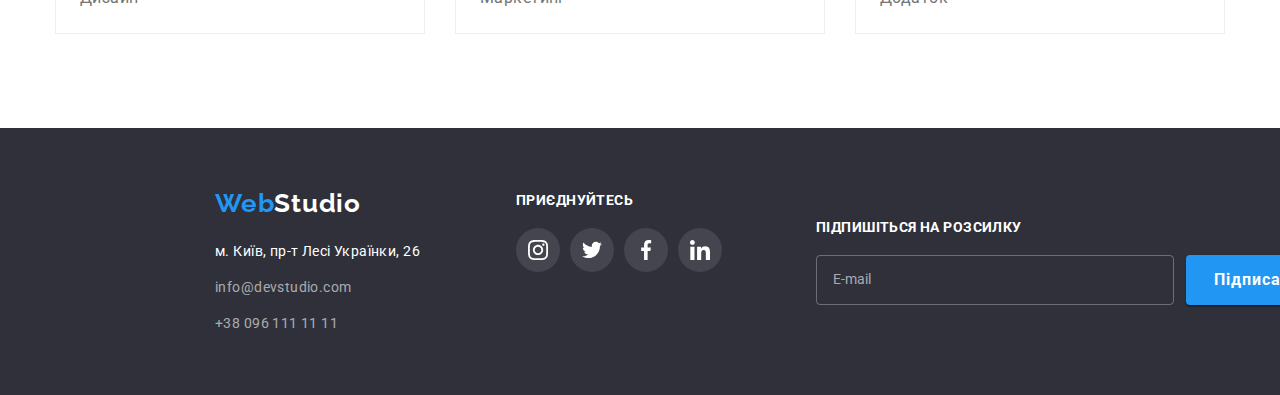
==== commit 63456f70: "Update portfolio.html" ====
--- a/portfolio.html
+++ b/portfolio.html
@@ -91,6 +91,19 @@
               >
                 <div class="thumb-card">
                   <img
+                    class="thumb-card__mobile-portfolio"
+                    src="./images/mobile-portfolio-1-laptop-whith-open-site.jpg"
+                    alt="Сайт відкритий на ноутбуці"
+                    width="450"
+                  />
+                  <img
+                    class="thumb-card__tablet-portfolio"
+                    src="./images/tablet-portfolio-1-laptop-whith-open-site.jpg"
+                    alt="Сайт відкритий на ноутбуці"
+                    width="354"
+                  />
+                  <img
+                    class="thumb-card__desktop-portfolio"
                     src="./images/portfolio-1-laptop-whith-open-site.jpg"
                     alt="Сайт відкритий на ноутбуці"
                     width="370"
@@ -116,6 +129,19 @@
               >
                 <div class="thumb-card">
                   <img
+                    class="thumb-card__mobile-portfolio"
+                    src="./images/mobile-portfolio-2-laptop-whith-open-site.jpg"
+                    alt="Два баскетболісти"
+                    width="450"
+                  />
+                  <img
+                    class="thumb-card__tablet-portfolio"
+                    src="./images/tablet-portfolio-2-laptop-whith-open-site.jpg"
+                    alt="Два баскетболісти"
+                    width="354"
+                  />
+                  <img
+                    class="thumb-card__desktop-portfolio"
                     src="./images/portfolio-2-basketball-players.jpg"
                     alt="Два баскетболісти"
                     width="370"
@@ -140,7 +166,24 @@
                 class="list-portfolio__link"
               >
                 <div class="thumb-card">
-                  <img src="./images/portfolio-3-logo-seafood.jpg" alt="Сіра риба" width="370" />
+                  <img
+                    class="thumb-card__mobile-portfolio"
+                    src="./images/mobile-portfolio-3-laptop-whith-open-site.jpg"
+                    alt="Сіра риба"
+                    width="450"
+                  />
+                  <img
+                    class="thumb-card__tablet-portfolio"
+                    src="./images/tablet-portfolio-3-laptop-whith-open-site.jpg"
+                    alt="Сіра риба"
+                    width="354"
+                  />
+                  <img
+                    class="thumb-card__desktop-portfolio"
+                    src="./images/portfolio-3-logo-seafood.jpg"
+                    alt="Сіра риба"
+                    width="370"
+                  />
                   <p class="thumb-card__overlay">
                     Ресурс пропонує комплексні пропозиції з різним рівнем функціоналу та сервісів.
                     Все це дозволить відвідувачу отримати вичерпні відомості про компанію чи
@@ -162,6 +205,19 @@
               >
                 <div class="thumb-card">
                   <img
+                    class="thumb-card__mobile-portfolio"
+                    src="./images/mobile-portfolio-4-laptop-whith-open-site.jpg"
+                    alt="Великі чорні навушники"
+                    width="450"
+                  />
+                  <img
+                    class="thumb-card__tablet-portfolio"
+                    src="./images/tablet-portfolio-4-laptop-whith-open-site.jpg"
+                    alt="Великі чорні навушники"
+                    width="354"
+                  />
+                  <img
+                    class="thumb-card__desktop-portfolio"
                     src="./images/portfolio-4-headphone.jpg"
                     alt="Великі чорні навушники"
                     width="370"
@@ -187,6 +243,19 @@
               >
                 <div class="thumb-card">
                   <img
+                    class="thumb-card__mobile-portfolio"
+                    src="./images/mobile-portfolio-5-laptop-whith-open-site.jpg"
+                    alt="Дві коробки, біла і сіра"
+                    width="450"
+                  />
+                  <img
+                    class="thumb-card__tablet-portfolio"
+                    src="./images/tablet-portfolio-5-laptop-whith-open-site.jpg"
+                    alt="Дві коробки, біла і сіра"
+                    width="354"
+                  />
+                  <img
+                    class="thumb-card__desktop-portfolio"
                     src="./images/portfolio-5-two-boxes.jpg"
                     alt="Дві коробки, біла і сіра"
                     width="370"
@@ -212,6 +281,19 @@
               >
                 <div class="thumb-card">
                   <img
+                    class="thumb-card__mobile-portfolio"
+                    src="./images/mobile-portfolio-6-laptop-whith-open-site.jpg"
+                    alt="Великий робочий монітор"
+                    width="450"
+                  />
+                  <img
+                    class="thumb-card__tablet-portfolio"
+                    src="./images/tablet-portfolio-6-laptop-whith-open-site.jpg"
+                    alt="Великий робочий монітор"
+                    width="354"
+                  />
+                  <img
+                    class="thumb-card__desktop-portfolio"
                     src="./images/portfolio-6-monitor.jpg"
                     alt="Великий робочий монітор"
                     width="370"
@@ -237,6 +319,19 @@
               >
                 <div class="thumb-card">
                   <img
+                    class="thumb-card__mobile-portfolio"
+                    src="./images/mobile-portfolio-7-laptop-whith-open-site.jpg"
+                    alt="Відкрита книга"
+                    width="450"
+                  />
+                  <img
+                    class="thumb-card__tablet-portfolio"
+                    src="./images/tablet-portfolio-7-laptop-whith-open-site.jpg"
+                    alt="Відкрита книга"
+                    width="354"
+                  />
+                  <img
+                    class="thumb-card__desktop-portfolio"
                     src="./images/portfolio-7-opened-book.jpg"
                     alt="Відкрита книга"
                     width="370"
@@ -262,6 +357,19 @@
               >
                 <div class="thumb-card">
                   <img
+                    class="thumb-card__mobile-portfolio"
+                    src="./images/mobile-portfolio-8-laptop-whith-open-site.jpg"
+                    alt="Картка з мотузкою і символами"
+                    width="450"
+                  />
+                  <img
+                    class="thumb-card__tablet-portfolio"
+                    src="./images/tablet-portfolio-8-laptop-whith-open-site.jpg"
+                    alt="Картка з мотузкою і символами"
+                    width="354"
+                  />
+                  <img
+                    class="thumb-card__desktop-portfolio"
                     src="./images/portfolio-8-card-symbols.jpg"
                     alt="Картка з мотузкою і символами"
                     width="370"
@@ -287,6 +395,19 @@
               >
                 <div class="thumb-card">
                   <img
+                    class="thumb-card__mobile-portfolio"
+                    src="./images/mobile-portfolio-9-laptop-whith-open-site.jpg"
+                    alt="Робота за ноутбуком"
+                    width="450"
+                  />
+                  <img
+                    class="thumb-card__tablet-portfolio"
+                    src="./images/tablet-portfolio-9-laptop-whith-open-site.jpg"
+                    alt="Робота за ноутбуком"
+                    width="354"
+                  />
+                  <img
+                    class="thumb-card__desktop-portfolio"
                     src="./images/portfolio-9-work-whith-laptop.jpg"
                     alt="Робота за ноутбуком"
                     width="370"
--- a/css/main.min.css
+++ b/css/main.min.css
@@ -1,1127 +1 @@
-.visually-hidden {
-  position: absolute;
-  white-space: nowrap;
-  width: 1px;
-  height: 1px;
-  overflow: hidden;
-  border: 0;
-  padding: 0;
-  clip: rect(0 0 0 0);
-  -webkit-clip-path: inset(50%);
-  clip-path: inset(50%);
-  margin: -1px;
-}
-body {
-  color: #212121;
-  background-color: #fff;
-  font-family: 'Roboto', sans-serif;
-  font-size: 14px;
-  line-height: 1.1428571429;
-  letter-spacing: 0.03em;
-}
-h1,
-h2,
-h3,
-h4,
-h5,
-h6,
-p,
-ul {
-  margin: 0;
-  padding: 0;
-}
-img {
-  display: block;
-  max-width: 100%;
-  height: auto;
-}
-.list {
-  list-style: none;
-  margin: 0;
-  padding: 0;
-}
-.section {
-  padding: 94px 0;
-}
-.container {
-  width: 100%;
-  max-width: 1200px;
-  margin: 0 auto;
-  padding: 0 15px;
-}
-label {
-  display: -webkit-box;
-  display: -ms-flexbox;
-  display: flex;
-  -webkit-box-align: center;
-  -ms-flex-align: center;
-  align-items: center;
-  margin: 0;
-  padding: 0;
-}
-.header {
-  background-color: #fff;
-  border-bottom: 1px solid #ececec;
-}
-.header__container {
-  display: -webkit-box;
-  display: -ms-flexbox;
-  display: flex;
-  -webkit-box-align: center;
-  -ms-flex-align: center;
-  align-items: center;
-}
-.header__nav {
-  display: -webkit-box;
-  display: -ms-flexbox;
-  display: flex;
-  -webkit-box-align: center;
-  -ms-flex-align: center;
-  align-items: center;
-  background-color: #fff;
-}
-.header__link {
-  display: block;
-  padding-top: 32px;
-  padding-bottom: 32px;
-  color: #212121;
-  font-weight: 500;
-  letter-spacing: 0.02em;
-  text-decoration: none;
-  text-decoration: none;
-  -webkit-transition: color 250ms cubic-bezier(0.4, 0, 0.2, 1);
-  transition: color 250ms cubic-bezier(0.4, 0, 0.2, 1);
-}
-.header__link:hover,
-.header__link:focus {
-  color: #2196f3;
-}
-.header__link--current {
-  color: #2196f3;
-  position: relative;
-}
-.header__link--current::after {
-  display: block;
-  content: '';
-  width: 100%;
-  height: 4px;
-  background-color: #2196f3;
-  border-radius: 2px;
-  position: absolute;
-  top: 76px;
-  left: -2px;
-  -webkit-transition: opacity 250ms cubic-bezier(0.4, 0, 0.2, 1);
-  transition: opacity 250ms cubic-bezier(0.4, 0, 0.2, 1);
-}
-.header__menu {
-  display: -webkit-box;
-  display: -ms-flexbox;
-  display: flex;
-  -ms-flex-negative: 0;
-  flex-shrink: 0;
-  list-style: none;
-  margin: 0;
-  padding: 0;
-  margin-left: auto;
-}
-.header__item:not(:last-child) {
-  margin-right: 50px;
-}
-.contacts__mail {
-  display: -webkit-box;
-  display: -ms-flexbox;
-  display: flex;
-  -webkit-box-align: center;
-  -ms-flex-align: center;
-  align-items: center;
-  padding-bottom: 32px;
-  padding-top: 32px;
-  margin-right: 30px;
-  fill: #757575;
-  color: #757575;
-  font-weight: 500;
-  letter-spacing: 0.02em;
-  text-decoration: none;
-  -webkit-transition: color 250ms cubic-bezier(0.4, 0, 0.2, 1),
-    fill 250ms cubic-bezier(0.4, 0, 0.2, 1);
-  transition: color 250ms cubic-bezier(0.4, 0, 0.2, 1), fill 250ms cubic-bezier(0.4, 0, 0.2, 1);
-}
-.contacts__mail:hover,
-.contacts__mail:focus {
-  color: #2196f3;
-  fill: #2196f3;
-}
-.contacts__item {
-  display: -webkit-box;
-  display: -ms-flexbox;
-  display: flex;
-  -webkit-box-align: center;
-  -ms-flex-align: center;
-  align-items: center;
-  -webkit-box-pack: center;
-  -ms-flex-pack: center;
-  justify-content: center;
-}
-.contacts__icon {
-  margin-right: 10px;
-}
-.contacts {
-  display: -webkit-box;
-  display: -ms-flexbox;
-  display: flex;
-  -ms-flex-negative: 0;
-  flex-shrink: 0;
-  list-style: none;
-  margin: 0;
-  padding: 0;
-  margin-left: auto;
-}
-.contacts__phone {
-  display: -webkit-box;
-  display: -ms-flexbox;
-  display: flex;
-  text-align: center;
-  padding-top: 32px;
-  padding-bottom: 32px;
-  fill: #757575;
-  color: #757575;
-  font-weight: 500;
-  letter-spacing: 0.02em;
-  text-decoration: none;
-  text-decoration: none;
-  -webkit-transition: color 250ms cubic-bezier(0.4, 0, 0.2, 1),
-    fill 250ms cubic-bezier(0.4, 0, 0.2, 1);
-  transition: color 250ms cubic-bezier(0.4, 0, 0.2, 1), fill 250ms cubic-bezier(0.4, 0, 0.2, 1);
-}
-.contacts__phone:hover,
-.contacts__phone:focus {
-  color: #2196f3;
-  fill: #2196f3;
-}
-.logo {
-  display: block;
-  width: 145px;
-  color: #2196f3;
-  font-family: 'Raleway', sans-serif;
-  font-weight: 700;
-  font-size: 26px;
-  line-height: 1.1923076923;
-  text-decoration: none;
-  -webkit-transition: color 250ms cubic-bezier(0.4, 0, 0.2, 1);
-  transition: color 250ms cubic-bezier(0.4, 0, 0.2, 1);
-}
-.logo:hover .logo__dark {
-  color: #2196f3;
-}
-.logo__dark {
-  color: #000;
-  -webkit-transition: color 250ms cubic-bezier(0.4, 0, 0.2, 1);
-  transition: color 250ms cubic-bezier(0.4, 0, 0.2, 1);
-}
-.logo:hover .logo__dark,
-.logo:focus .logo__dark {
-  color: #2196f3;
-}
-.header__logo {
-  display: block;
-  margin-right: 93px;
-  padding-top: 24px;
-  padding-bottom: 25px;
-}
-.hero {
-  text-align: center;
-  padding-top: 200px;
-  padding-bottom: 200px;
-  background-color: #2f303a;
-}
-.hero--overlay {
-  height: 600px;
-  max-width: 1600px;
-  margin-left: auto;
-  margin-right: auto;
-  background-image: -webkit-gradient(
-      linear,
-      left top,
-      left bottom,
-      from(rgba(47, 48, 58, 0.4)),
-      to(rgba(47, 48, 58, 0.4))
-    ),
-    url(../images/background-image-hero.jpg);
-  background-image: linear-gradient(rgba(47, 48, 58, 0.4), rgba(47, 48, 58, 0.4)),
-    url(../images/background-image-hero.jpg);
-  background-repeat: no-repeat;
-  background-position: center;
-  background-size: cover;
-}
-.hero__title {
-  margin: 0 auto 30px;
-  max-width: 696px;
-  color: #fff;
-  font-weight: 900;
-  font-size: 44px;
-  line-height: 1.3636363636;
-  letter-spacing: 0.06em;
-  text-transform: uppercase;
-}
-.hero__main-button {
-  min-width: 218px;
-  padding: 10px 32px;
-}
-.main-button {
-  max-width: 200px;
-  border: 0;
-  border-radius: 4px;
-  margin: 0 auto;
-  color: #fff;
-  background-color: #2196f3;
-  font-family: inherit;
-  font-weight: 700;
-  font-size: 16px;
-  line-height: 1.875;
-  letter-spacing: 0.06em;
-  display: -webkit-box;
-  display: -ms-flexbox;
-  display: flex;
-  -webkit-box-align: center;
-  -ms-flex-align: center;
-  align-items: center;
-  -webkit-box-pack: center;
-  -ms-flex-pack: center;
-  justify-content: center;
-  text-align: center;
-  cursor: pointer;
-  -webkit-box-shadow: 0px 1px 3px rgba(0, 0, 0, 0.12), 0px 1px 1px rgba(0, 0, 0, 0.14),
-    0px 2px 1px rgba(0, 0, 0, 0.2);
-  box-shadow: 0px 1px 3px rgba(0, 0, 0, 0.12), 0px 1px 1px rgba(0, 0, 0, 0.14),
-    0px 2px 1px rgba(0, 0, 0, 0.2);
-  -webkit-transition: color 250ms cubic-bezier(0.4, 0, 0.2, 1),
-    background-color 250ms cubic-bezier(0.4, 0, 0.2, 1);
-  transition: color 250ms cubic-bezier(0.4, 0, 0.2, 1),
-    background-color 250ms cubic-bezier(0.4, 0, 0.2, 1);
-}
-.main-button:hover,
-.main-button:focus {
-  color: #fff;
-  background-color: #188ce8;
-}
-.primary {
-  background-color: var(--hero-color);
-}
-.primary-container {
-  display: -webkit-box;
-  display: -ms-flexbox;
-  display: flex;
-}
-.primary-list {
-  display: -webkit-box;
-  display: -ms-flexbox;
-  display: flex;
-  -ms-flex-wrap: wrap;
-  flex-wrap: wrap;
-  margin-top: -30px;
-  margin-left: -30px;
-  list-style: none;
-}
-.primary-list__item {
-  display: -webkit-box;
-  display: -ms-flexbox;
-  display: flex;
-  -webkit-box-orient: vertical;
-  -webkit-box-direction: normal;
-  -ms-flex-direction: column;
-  flex-direction: column;
-  width: 270px;
-  margin-top: 30px;
-  margin-left: 30px;
-  -ms-flex-preferred-size: calc(25% - 30px);
-  flex-basis: calc(25% - 30px);
-}
-.primary-list__icon-background {
-  height: 120px;
-  max-width: 100%;
-  padding: 25px 100px;
-  margin-bottom: 30px;
-  background-color: #f5f4fa;
-  border-radius: 4px;
-}
-.primary-list__title {
-  margin-bottom: 10px;
-  text-transform: uppercase;
-  font-size: 14px;
-}
-.primary-list__description {
-  color: var(--secondary-color);
-  line-height: 1.7142857143;
-}
-.main {
-  background-color: #fff;
-  padding-top: 0;
-}
-.main__title {
-  text-align: center;
-  margin-bottom: 50px;
-  font-size: 36px;
-  line-height: 1.1666666667;
-}
-.main-container {
-  display: -webkit-box;
-  display: -ms-flexbox;
-  display: flex;
-  -webkit-box-orient: vertical;
-  -webkit-box-direction: normal;
-  -ms-flex-direction: column;
-  flex-direction: column;
-  -webkit-box-pack: start;
-  -ms-flex-pack: start;
-  justify-content: flex-start;
-}
-.main-cardset {
-  display: -webkit-box;
-  display: -ms-flexbox;
-  display: flex;
-  -webkit-box-orient: horizontal;
-  -webkit-box-direction: normal;
-  -ms-flex-direction: row;
-  flex-direction: row;
-  -webkit-box-pack: start;
-  -ms-flex-pack: start;
-  justify-content: flex-start;
-  margin-top: -30px;
-  margin-left: -30px;
-}
-.main-card {
-  display: -webkit-box;
-  display: -ms-flexbox;
-  display: flex;
-  margin-top: 30px;
-  margin-left: 30px;
-  -ms-flex-preferred-size: calc(33.3333333333% - 30px);
-  flex-basis: calc(33.3333333333% - 30px);
-  position: relative;
-}
-.main-card__text {
-  display: -webkit-box;
-  display: -ms-flexbox;
-  display: flex;
-  -webkit-box-align: center;
-  -ms-flex-align: center;
-  align-items: center;
-  -webkit-box-pack: center;
-  -ms-flex-pack: center;
-  justify-content: center;
-  position: absolute;
-  bottom: 0px;
-  left: 0px;
-  width: 100%;
-  height: 70px;
-  color: #fff;
-  background-color: rgba(47, 48, 58, 0.8);
-  font-weight: 700;
-  line-height: 1.1428571429;
-  letter-spacing: 0.03em;
-  text-transform: uppercase;
-}
-.secondary {
-  background-color: #f5f4fa;
-}
-.secondary__title {
-  margin: 0 auto 50px;
-  text-align: center;
-  font-size: 36px;
-  line-height: 1.1666666667;
-}
-.secondary-cardset {
-  display: -webkit-box;
-  display: -ms-flexbox;
-  display: flex;
-  -ms-flex-wrap: wrap;
-  flex-wrap: wrap;
-  margin-top: -30px;
-  margin-left: -30px;
-}
-.secondary-item {
-  display: -webkit-box;
-  display: -ms-flexbox;
-  display: flex;
-  -webkit-box-orient: vertical;
-  -webkit-box-direction: normal;
-  -ms-flex-direction: column;
-  flex-direction: column;
-  max-width: 270px;
-  margin-top: 30px;
-  margin-left: 30px;
-  -ms-flex-preferred-size: calc(25% - 30px);
-  flex-basis: calc(25% - 30px);
-  -webkit-box-shadow: 0px 1px 3px rgba(0, 0, 0, 0.12), 0px 1px 1px rgba(0, 0, 0, 0.14),
-    0px 2px 1px rgba(0, 0, 0, 0.2);
-  box-shadow: 0px 1px 3px rgba(0, 0, 0, 0.12), 0px 1px 1px rgba(0, 0, 0, 0.14),
-    0px 2px 1px rgba(0, 0, 0, 0.2);
-  border-radius: 4px;
-}
-.secondary-item__box {
-  display: -webkit-box;
-  display: -ms-flexbox;
-  display: flex;
-  -webkit-box-orient: vertical;
-  -webkit-box-direction: normal;
-  -ms-flex-direction: column;
-  flex-direction: column;
-  -webkit-box-align: center;
-  -ms-flex-align: center;
-  align-items: center;
-  padding: 30px;
-  background-color: #fff;
-}
-.secondary-item__title {
-  margin-bottom: 10px;
-  font-weight: 500;
-  font-size: 16px;
-  line-height: 1.1875;
-}
-.secondary-item__description {
-  color: #757575;
-  font-size: 16px;
-  line-height: 1.1875;
-  margin-bottom: 16px;
-}
-.clients-list {
-  display: -webkit-box;
-  display: -ms-flexbox;
-  display: flex;
-  -webkit-box-pack: justify;
-  -ms-flex-pack: justify;
-  justify-content: space-between;
-}
-.clients__text {
-  font-size: 36px;
-  line-height: 1.1666666667;
-  text-align: center;
-  color: #212121;
-  margin-bottom: 50px;
-}
-.clients-list__link {
-  display: block;
-  fill: #afb1b8;
-  height: 92px;
-  width: 170px;
-  padding: 16px 32px;
-  border: 1px solid #afb1b8;
-  border-radius: 4px;
-  -webkit-transition: fill 250ms cubic-bezier(0.4, 0, 0.2, 1),
-    border-color 250ms cubic-bezier(0.4, 0, 0.2, 1);
-  transition: fill 250ms cubic-bezier(0.4, 0, 0.2, 1),
-    border-color 250ms cubic-bezier(0.4, 0, 0.2, 1);
-}
-.clients-list__link:hover,
-.clients-list__link:focus {
-  fill: #2196f3;
-  border-color: #2196f3;
-}
-.footer {
-  background-color: #2f303a;
-  padding-top: 60px;
-  padding-bottom: 60px;
-}
-.footer__container {
-  display: -webkit-box;
-  display: -ms-flexbox;
-  display: flex;
-  -webkit-box-align: baseline;
-  -ms-flex-align: baseline;
-  align-items: baseline;
-}
-.footer-nav {
-  display: -webkit-box;
-  display: -ms-flexbox;
-  display: flex;
-  -webkit-box-orient: vertical;
-  -webkit-box-direction: normal;
-  -ms-flex-direction: column;
-  flex-direction: column;
-  margin-right: 70px;
-}
-.adress {
-  max-width: 231px;
-}
-.footer__logo {
-  padding-bottom: 20px;
-}
-.logo__light {
-  color: #fff;
-  -webkit-transition: color 250ms cubic-bezier(0.4, 0, 0.2, 1);
-  transition: color 250ms cubic-bezier(0.4, 0, 0.2, 1);
-}
-.footer__logo:hover .logo__light {
-  color: #2196f3;
-}
-.adress__item {
-  margin-bottom: 9px;
-}
-.adress__link {
-  display: block;
-  color: #fff;
-  line-height: 1.7142857143;
-  font-style: normal;
-  text-decoration: none;
-  -webkit-transition: color 250ms cubic-bezier(0.4, 0, 0.2, 1);
-  transition: color 250ms cubic-bezier(0.4, 0, 0.2, 1);
-}
-.adress__link:hover,
-.adress__link:focus {
-  color: #2196f3;
-}
-.adress__mail {
-  margin-bottom: 9px;
-}
-.adress__contacts-link {
-  display: block;
-  color: rgba(255, 255, 255, 0.6);
-  line-height: 1.7142857143;
-  font-style: normal;
-  text-decoration: none;
-  -webkit-transition: color 250ms cubic-bezier(0.4, 0, 0.2, 1);
-  transition: color 250ms cubic-bezier(0.4, 0, 0.2, 1);
-}
-.adress__contacts-link:hover,
-.adress__contacts-link:focus {
-  color: #2196f3;
-}
-.join {
-  display: -webkit-box;
-  display: -ms-flexbox;
-  display: flex;
-  -webkit-box-orient: vertical;
-  -webkit-box-direction: normal;
-  -ms-flex-direction: column;
-  flex-direction: column;
-  width: 206px;
-  height: 80px;
-  -webkit-box-align: start;
-  -ms-flex-align: start;
-  align-items: flex-start;
-  margin-right: 93px;
-}
-.join__text {
-  display: -webkit-box;
-  display: -ms-flexbox;
-  display: flex;
-  margin-bottom: 20px;
-  font-size: 14px;
-  font-weight: 700;
-  line-height: 1.1428571429;
-  letter-spacing: 0.03em;
-  text-transform: uppercase;
-  color: #fff;
-}
-.form-footer {
-  position: relative;
-  display: -webkit-box;
-  display: -ms-flexbox;
-  display: flex;
-  -webkit-box-orient: vertical;
-  -webkit-box-direction: normal;
-  -ms-flex-direction: column;
-  flex-direction: column;
-  -webkit-box-align: baseline;
-  -ms-flex-align: baseline;
-  align-items: baseline;
-}
-.form-footer__field {
-  position: relative;
-}
-.form-footer__text {
-  width: 100%;
-  color: #fff;
-  font-size: 14px;
-  font-weight: 700;
-  line-height: 1.1428571429;
-  letter-spacing: 0.03em;
-  text-transform: uppercase;
-  margin-bottom: 20px;
-}
-.form-footer__label {
-  display: block;
-}
-.form-footer__follow {
-  position: relative;
-  display: block;
-  min-width: 358px;
-  min-height: 50px;
-  padding-left: 16px;
-  color: #fff;
-  border: 1px solid rgba(255, 255, 255, 0.3);
-  border-radius: 4px;
-  background-color: inherit;
-}
-.form-footer__follow::-webkit-input-placeholder {
-  color: rgba(255, 255, 255, 0.6);
-}
-.form-footer__follow::-moz-placeholder {
-  color: rgba(255, 255, 255, 0.6);
-}
-.form-footer__follow:-ms-input-placeholder {
-  color: rgba(255, 255, 255, 0.6);
-}
-.form-footer__follow::-ms-input-placeholder {
-  color: rgba(255, 255, 255, 0.6);
-}
-.form-footer__follow::placeholder {
-  color: rgba(255, 255, 255, 0.6);
-}
-.form-footer__main-button {
-  position: absolute;
-  left: 100%;
-  top: 0;
-  -webkit-transform: translatex(12px);
-  transform: translatex(12px);
-  padding: 10px 28px;
-}
-.button-form__icon {
-  display: block;
-  margin-left: 10px;
-  fill: #fff;
-  width: 24px;
-  height: 24px;
-}
-.backdrop {
-  position: fixed;
-  top: 0;
-  left: 0;
-  width: 100%;
-  height: 100%;
-  opacity: 1;
-  background-color: rgba(0, 0, 0, 0.2);
-  -webkit-transition: opacity 250ms cubic-bezier(0.4, 0, 0.2, 1),
-    visibility 250ms cubic-bezier(0.4, 0, 0.2, 1);
-  transition: opacity 250ms cubic-bezier(0.4, 0, 0.2, 1),
-    visibility 250ms cubic-bezier(0.4, 0, 0.2, 1);
-}
-.backdrop.is-hidden {
-  opacity: 0;
-  pointer-events: none;
-  visibility: hidden;
-}
-.backdrop__modal {
-  display: block;
-  position: absolute;
-  top: 50%;
-  left: 50%;
-  padding: 40px;
-  -webkit-transform: translate(-50%, -50%) scale(1);
-  transform: translate(-50%, -50%) scale(1);
-  -webkit-transition: background-color 250ms cubic-bezier(0.4, 0, 0.2, 1),
-    -webkit-transform cubic-bezier(0.4, 0, 0.2, 1);
-  transition: background-color 250ms cubic-bezier(0.4, 0, 0.2, 1),
-    -webkit-transform cubic-bezier(0.4, 0, 0.2, 1);
-  transition: background-color 250ms cubic-bezier(0.4, 0, 0.2, 1),
-    transform cubic-bezier(0.4, 0, 0.2, 1);
-  transition: background-color 250ms cubic-bezier(0.4, 0, 0.2, 1),
-    transform cubic-bezier(0.4, 0, 0.2, 1), -webkit-transform cubic-bezier(0.4, 0, 0.2, 1);
-  width: 528px;
-  height: 581px;
-  background-color: #fff;
-}
-.backdrop.is-hidden .backdrop__modal {
-  -webkit-transform: scale(0.9) translate(-50%, -50%);
-  transform: scale(0.9) translate(-50%, -50%);
-}
-.button-close-modal {
-  position: absolute;
-  top: 8px;
-  right: 8px;
-  padding: 4px 3px;
-  display: -webkit-box;
-  display: -ms-flexbox;
-  display: flex;
-  -webkit-box-align: center;
-  -ms-flex-align: center;
-  align-items: center;
-  -webkit-box-pack: center;
-  -ms-flex-pack: center;
-  justify-content: center;
-  width: 30px;
-  height: 30px;
-  fill: #000;
-  background-color: #fff;
-  border: 1px solid rgba(0, 0, 0, 0.1);
-  border-radius: 50%;
-  cursor: pointer;
-  outline: none;
-}
-.button-close-modal:hover,
-.button-close-modal:focus {
-  fill: #2196f3;
-}
-.form {
-  width: 100%;
-}
-.form__description {
-  font-weight: 700;
-  font-size: 20px;
-  line-height: 1.15;
-  text-align: center;
-  letter-spacing: 0.03em;
-  margin-bottom: 12px;
-}
-.form__field {
-  margin-bottom: 10px;
-}
-.form__control {
-  position: relative;
-}
-.form__input {
-  display: block;
-  height: 40px;
-  width: 100%;
-  padding: 14px 15px 14px 42px;
-  border: 1px solid rgba(33, 33, 33, 0.2);
-  border-radius: 4px;
-  outline: none;
-}
-.form__input:focus {
-  border-color: #2196f3;
-}
-.form__icon {
-  position: absolute;
-  top: 50%;
-  left: 12px;
-  -webkit-transform: translateY(-50%);
-  transform: translateY(-50%);
-  fill: currentColor;
-  pointer-events: none;
-}
-.form__input:focus + .form__icon {
-  color: #2196f3;
-  fill: #2196f3;
-}
-.form__label {
-  display: block;
-  margin-bottom: 4px;
-  text-align: start;
-  color: #757575;
-  font-size: 12px;
-  line-height: 1.1666666667;
-  letter-spacing: 0.01em;
-  margin-bottom: 4px;
-}
-.form__textarea-field {
-  margin-bottom: 20px;
-}
-.form__textarea {
-  display: block;
-  width: 100%;
-  padding: 12px 16px;
-  border: 1px solid rgba(33, 33, 33, 0.2);
-  border-radius: 4px;
-  outline: none;
-  height: 120px;
-  resize: none;
-}
-.form__textarea::-webkit-input-placeholder {
-  position: relative;
-  display: block;
-  color: rgba(117, 117, 117, 0.5);
-  font-size: 12px;
-  line-height: 1.1666666667;
-  letter-spacing: 0.01em;
-  z-index: 3;
-}
-.form__textarea::-moz-placeholder {
-  position: relative;
-  display: block;
-  color: rgba(117, 117, 117, 0.5);
-  font-size: 12px;
-  line-height: 1.1666666667;
-  letter-spacing: 0.01em;
-  z-index: 3;
-}
-.form__textarea:-ms-input-placeholder {
-  position: relative;
-  display: block;
-  color: rgba(117, 117, 117, 0.5);
-  font-size: 12px;
-  line-height: 1.1666666667;
-  letter-spacing: 0.01em;
-  z-index: 3;
-}
-.form__textarea::-ms-input-placeholder {
-  position: relative;
-  display: block;
-  color: rgba(117, 117, 117, 0.5);
-  font-size: 12px;
-  line-height: 1.1666666667;
-  letter-spacing: 0.01em;
-  z-index: 3;
-}
-.form__textarea::placeholder {
-  position: relative;
-  display: block;
-  color: rgba(117, 117, 117, 0.5);
-  font-size: 12px;
-  line-height: 1.1666666667;
-  letter-spacing: 0.01em;
-  z-index: 3;
-}
-.form__textarea:focus {
-  border-color: #2196f3;
-}
-.form__checkbox {
-  margin-bottom: 30px;
-  position: relative;
-}
-.form__checkbox-input {
-  display: block;
-  -webkit-appearance: none;
-  -moz-appearance: none;
-  appearance: none;
-  text-align: center;
-}
-.form__label-checkbox {
-  position: relative;
-  display: block;
-  text-align: left;
-  padding-left: 33px;
-  color: #757575;
-  line-height: 1.7142857143;
-  letter-spacing: 0.03em;
-}
-.form__label-checkbox::before {
-  display: -webkit-box;
-  display: -ms-flexbox;
-  display: flex;
-  content: '';
-  position: absolute;
-  top: 4px;
-  left: 13px;
-  -webkit-box-align: center;
-  -ms-flex-align: center;
-  align-items: center;
-  width: 16px;
-  height: 15px;
-  border: 1px solid #212121;
-  border-radius: 2px;
-  opacity: 1;
-  background-origin: border-box;
-}
-.form__checkbox-input:checked ~ .form__label-checkbox::before {
-  opacity: 0;
-}
-.form__checkbox-link {
-  color: #2196f3;
-}
-.form__icon-checkbox {
-  display: -webkit-inline-box;
-  display: -ms-inline-flexbox;
-  display: inline-flex;
-  position: absolute;
-  top: 4px;
-  left: 13px;
-  padding: 4px 2px 3px 3px;
-  width: 16px;
-  height: 15px;
-  border: 1px;
-  border-color: #2196f3;
-  background-color: #2196f3;
-  background-origin: border-box;
-  opacity: 0;
-}
-.form__checkbox-input:checked + .form__icon-checkbox {
-  border: 2px;
-  border-color: #2196f3;
-  background-origin: border-box;
-  background-color: #2196f3;
-  fill: #188ce8;
-  opacity: 1;
-}
-.form__main-button {
-  padding: 10px 58px;
-}
-.network {
-  display: -webkit-box;
-  display: -ms-flexbox;
-  display: flex;
-  width: 206px;
-  height: 44px;
-  -webkit-box-align: center;
-  -ms-flex-align: center;
-  align-items: center;
-  -webkit-box-pack: justify;
-  -ms-flex-pack: justify;
-  justify-content: space-between;
-  text-transform: uppercase;
-}
-.network__link {
-  display: -webkit-box;
-  display: -ms-flexbox;
-  display: flex;
-  width: 44px;
-  height: 44px;
-  border-radius: 50%;
-  color: #afb1b8;
-  -webkit-box-align: center;
-  -ms-flex-align: center;
-  align-items: center;
-  -webkit-box-pack: center;
-  -ms-flex-pack: center;
-  justify-content: center;
-  fill: currentColor;
-  -webkit-transition: color 250ms cubic-bezier(0.4, 0, 0.2, 1),
-    fill 250ms cubic-bezier(0.4, 0, 0.2, 1), background-color 250ms cubic-bezier(0.4, 0, 0.2, 1);
-  transition: color 250ms cubic-bezier(0.4, 0, 0.2, 1), fill 250ms cubic-bezier(0.4, 0, 0.2, 1),
-    background-color 250ms cubic-bezier(0.4, 0, 0.2, 1);
-}
-.network__link:hover,
-.network__link:focus {
-  background-color: #2196f3;
-  color: #fff;
-  fill: currentColor;
-}
-.network__link--painted {
-  background-color: rgba(255, 255, 255, 0.1);
-}
-.icon--white {
-  fill: #fff;
-}
-.secondary-buttons {
-  display: -webkit-box;
-  display: -ms-flexbox;
-  display: flex;
-  -webkit-box-pack: center;
-  -ms-flex-pack: center;
-  justify-content: center;
-  -webkit-box-align: center;
-  -ms-flex-align: center;
-  align-items: center;
-  margin-bottom: 50px;
-}
-.secondary-button {
-  text-align: center;
-  padding: 6px 22px;
-  border: 0;
-  border-radius: 4px;
-  color: #212121;
-  background-color: #f5f4fa;
-  font-family: inherit;
-  font-weight: 500;
-  font-size: 16px;
-  line-height: 1.625;
-  cursor: pointer;
-  -webkit-transition: color 250ms cubic-bezier(0.4, 0, 0.2, 1),
-    background-color 250ms cubic-bezier(0.4, 0, 0.2, 1),
-    -webkit-box-shadow 250ms cubic-bezier(0.4, 0, 0.2, 1);
-  transition: color 250ms cubic-bezier(0.4, 0, 0.2, 1),
-    background-color 250ms cubic-bezier(0.4, 0, 0.2, 1),
-    -webkit-box-shadow 250ms cubic-bezier(0.4, 0, 0.2, 1);
-  transition: color 250ms cubic-bezier(0.4, 0, 0.2, 1),
-    background-color 250ms cubic-bezier(0.4, 0, 0.2, 1),
-    box-shadow 250ms cubic-bezier(0.4, 0, 0.2, 1);
-  transition: color 250ms cubic-bezier(0.4, 0, 0.2, 1),
-    background-color 250ms cubic-bezier(0.4, 0, 0.2, 1),
-    box-shadow 250ms cubic-bezier(0.4, 0, 0.2, 1),
-    -webkit-box-shadow 250ms cubic-bezier(0.4, 0, 0.2, 1);
-}
-.secondary-button:hover,
-.secondary-button:focus {
-  color: #fff;
-  background-color: #2196f3;
-  -webkit-box-shadow: 0px 3px 1px rgba(0, 0, 0, 0.1), 0px 1px 2px rgba(0, 0, 0, 0.08),
-    0px 2px 2px rgba(0, 0, 0, 0.12);
-  box-shadow: 0px 3px 1px rgba(0, 0, 0, 0.1), 0px 1px 2px rgba(0, 0, 0, 0.08),
-    0px 2px 2px rgba(0, 0, 0, 0.12);
-}
-.secondary-button__item:not(:last-child) {
-  margin-right: 8px;
-}
-.list-portfolio {
-  display: -webkit-box;
-  display: -ms-flexbox;
-  display: flex;
-  -ms-flex-wrap: wrap;
-  flex-wrap: wrap;
-  margin-top: -30px;
-  margin-left: -30px;
-}
-.list-prtfolio__item {
-  margin-top: 30px;
-  margin-left: 30px;
-  -ms-flex-preferred-size: calc(33.3333333333% - 30px);
-  flex-basis: calc(33.3333333333% - 30px);
-}
-.thumb-card__title {
-  margin-bottom: 4px;
-  color: #212121;
-  font-size: 18px;
-  line-height: 2;
-  letter-spacing: 0.06em;
-  text-decoration: none;
-}
-.thumb-card__part {
-  padding: 20px 24px;
-  border-right: 1px solid #eee;
-  border-bottom: 1px solid #eee;
-  border-left: 1px solid #eee;
-}
-.thumb-card__description {
-  color: #757575;
-  font-size: 16px;
-  line-height: 1.875;
-  text-decoration: none;
-}
-.list-portfolio__link {
-  position: relative;
-  display: block;
-  width: 370px;
-  text-decoration: none;
-  margin-bottom: 0;
-}
-.list-portfolio__link:hover,
-.list-portfolio__link:focus {
-  -webkit-box-shadow: 0px 1px 1px rgba(0, 0, 0, 0.12), 0px 4px 4px rgba(0, 0, 0, 0.06),
-    1px 4px 6px rgba(0, 0, 0, 0.16);
-  box-shadow: 0px 1px 1px rgba(0, 0, 0, 0.12), 0px 4px 4px rgba(0, 0, 0, 0.06),
-    1px 4px 6px rgba(0, 0, 0, 0.16);
-}
-.thumb-card {
-  position: relative;
-  overflow: hidden;
-}
-.thumb-card__overlay {
-  position: absolute;
-  width: 100%;
-  height: 100%;
-  top: 0;
-  left: 0;
-  color: #fff;
-  background-color: #2196f3;
-  display: -webkit-box;
-  display: -ms-flexbox;
-  display: flex;
-  padding: 63px 24px;
-  -webkit-box-align: center;
-  -ms-flex-align: center;
-  align-items: center;
-  -webkit-box-pack: center;
-  -ms-flex-pack: center;
-  justify-content: center;
-  font-size: 18px;
-  line-height: 1.5555555556;
-  letter-spacing: 0.03em;
-  -webkit-transform: translateY(100%);
-  transform: translateY(100%);
-  -webkit-transition: color 250ms cubic-bezier(0.4, 0, 0.2, 1),
-    opacity 250ms cubic-bezier(0.4, 0, 0.2, 1), background-color 250ms cubic-bezier(0.4, 0, 0.2, 1),
-    -webkit-transform 250ms cubic-bezier(0.4, 0, 0.2, 1);
-  transition: color 250ms cubic-bezier(0.4, 0, 0.2, 1), opacity 250ms cubic-bezier(0.4, 0, 0.2, 1),
-    background-color 250ms cubic-bezier(0.4, 0, 0.2, 1),
-    -webkit-transform 250ms cubic-bezier(0.4, 0, 0.2, 1);
-  transition: color 250ms cubic-bezier(0.4, 0, 0.2, 1), transform 250ms cubic-bezier(0.4, 0, 0.2, 1),
-    opacity 250ms cubic-bezier(0.4, 0, 0.2, 1), background-color 250ms cubic-bezier(0.4, 0, 0.2, 1);
-  transition: color 250ms cubic-bezier(0.4, 0, 0.2, 1), transform 250ms cubic-bezier(0.4, 0, 0.2, 1),
-    opacity 250ms cubic-bezier(0.4, 0, 0.2, 1), background-color 250ms cubic-bezier(0.4, 0, 0.2, 1),
-    -webkit-transform 250ms cubic-bezier(0.4, 0, 0.2, 1);
-}
-.list-portfolio__link:hover .thumb-card__overlay,
-.list-portfolio__link:focus .thumb-card__overlay {
-  -webkit-transform: translateY(0%);
-  transform: translateY(0%);
-} /*# sourceMappingURL=main.min.css.map */
+.visually-hidden{position:absolute;white-space:nowrap;width:1px;height:1px;overflow:hidden;border:0;padding:0;clip:rect(0 0 0 0);-webkit-clip-path:inset(50%);clip-path:inset(50%);margin:-1px}body{color:#212121;background-color:#fff;font-family:"Roboto",sans-serif;font-size:14px;line-height:1.1428571429;letter-spacing:.03em}h1,h2,h3,h4,h5,h6,p,ul{margin:0;padding:0}img{display:block;max-width:100%;height:auto}.list{list-style:none;margin:0;padding:0}.section{padding:60px 0}@media screen and (min-width: 1200px){.section{padding:94px 0}}label{display:-webkit-box;display:-ms-flexbox;display:flex;-webkit-box-align:center;-ms-flex-align:center;align-items:center;margin:0;padding:0}.container{width:480px;margin:0 auto;padding:0 15px}@media screen and (min-width: 768px){.container{width:768px}}@media screen and (min-width: 1200px){.container{width:1200px}}.list-portfolio{display:-webkit-box;display:-ms-flexbox;display:flex;-ms-flex-wrap:wrap;flex-wrap:wrap;margin-top:-30px;margin-left:-30px}.list-prtfolio__item{margin-top:30px;margin-left:30px;-ms-flex-preferred-size:calc(33.3333333333% - 30px);flex-basis:calc(33.3333333333% - 30px)}.thumb-card__title{margin-bottom:4px;color:#212121;font-size:18px;line-height:2;letter-spacing:.06em;text-decoration:none}.thumb-card__part{padding:20px 24px;border-right:1px solid #eee;border-bottom:1px solid #eee;border-left:1px solid #eee}.thumb-card__description{color:#757575;font-size:16px;line-height:1.875;text-decoration:none}.list-portfolio__link{position:relative;display:block;width:370px;text-decoration:none;margin-bottom:0}.list-portfolio__link:hover,.list-portfolio__link:focus{-webkit-box-shadow:0px 1px 1px rgba(0,0,0,.12),0px 4px 4px rgba(0,0,0,.06),1px 4px 6px rgba(0,0,0,.16);box-shadow:0px 1px 1px rgba(0,0,0,.12),0px 4px 4px rgba(0,0,0,.06),1px 4px 6px rgba(0,0,0,.16)}.thumb-card{position:relative;overflow:hidden}.thumb-card__overlay{position:absolute;width:100%;height:100%;top:0;left:0;color:#fff;background-color:#2196f3;display:-webkit-box;display:-ms-flexbox;display:flex;padding:63px 24px;-webkit-box-align:center;-ms-flex-align:center;align-items:center;-webkit-box-pack:center;-ms-flex-pack:center;justify-content:center;font-size:18px;line-height:1.5555555556;letter-spacing:.03em;-webkit-transform:translateY(100%);transform:translateY(100%);-webkit-transition:color 250ms cubic-bezier(0.4, 0, 0.2, 1),opacity 250ms cubic-bezier(0.4, 0, 0.2, 1),background-color 250ms cubic-bezier(0.4, 0, 0.2, 1),-webkit-transform 250ms cubic-bezier(0.4, 0, 0.2, 1);transition:color 250ms cubic-bezier(0.4, 0, 0.2, 1),opacity 250ms cubic-bezier(0.4, 0, 0.2, 1),background-color 250ms cubic-bezier(0.4, 0, 0.2, 1),-webkit-transform 250ms cubic-bezier(0.4, 0, 0.2, 1);transition:color 250ms cubic-bezier(0.4, 0, 0.2, 1),transform 250ms cubic-bezier(0.4, 0, 0.2, 1),opacity 250ms cubic-bezier(0.4, 0, 0.2, 1),background-color 250ms cubic-bezier(0.4, 0, 0.2, 1);transition:color 250ms cubic-bezier(0.4, 0, 0.2, 1),transform 250ms cubic-bezier(0.4, 0, 0.2, 1),opacity 250ms cubic-bezier(0.4, 0, 0.2, 1),background-color 250ms cubic-bezier(0.4, 0, 0.2, 1),-webkit-transform 250ms cubic-bezier(0.4, 0, 0.2, 1)}.list-portfolio__link:hover .thumb-card__overlay,.list-portfolio__link:focus .thumb-card__overlay{-webkit-transform:translateY(0%);transform:translateY(0%)}.clients-list{display:-webkit-box;display:-ms-flexbox;display:flex;-ms-flex-wrap:wrap;flex-wrap:wrap;gap:30px}.clients__text{margin-bottom:30px;font-size:36px;line-height:1.1666666667;text-align:center;color:#212121}@media screen and (min-width: 1200px){.clients__text{margin-bottom:50px}}.clients-list__link{display:block;text-align:center;fill:#afb1b8;height:92px;width:210px;padding:16px 32px;border:1px solid #afb1b8;border-radius:4px;-webkit-transition:fill 250ms cubic-bezier(0.4, 0, 0.2, 1),border-color 250ms cubic-bezier(0.4, 0, 0.2, 1);transition:fill 250ms cubic-bezier(0.4, 0, 0.2, 1),border-color 250ms cubic-bezier(0.4, 0, 0.2, 1)}@media screen and (min-width: 768px){.clients-list__link{height:92px;width:226px}}@media screen and (min-width: 1200px){.clients-list__link{height:92px;width:170px}}.clients-list__link:hover,.clients-list__link:focus{fill:#2196f3;border-color:#2196f3}.footer{position:relative;margin:0 auto;background-color:#2f303a;padding-top:60px;padding-bottom:60px;width:480px}@media screen and (min-width: 768px){.footer{width:768px;-webkit-box-orient:horizontal;-webkit-box-direction:normal;-ms-flex-direction:row;flex-direction:row;padding-left:76px;padding-right:89px;padding-bottom:276px}}@media screen and (min-width: 1200px){.footer{padding-left:0px;padding-right:0px;padding-bottom:60px;width:1600px}}.footer__container{display:-webkit-box;display:-ms-flexbox;display:flex;-webkit-box-orient:vertical;-webkit-box-direction:normal;-ms-flex-direction:column;flex-direction:column;-webkit-box-pack:baseline;-ms-flex-pack:baseline;justify-content:baseline;-webkit-box-align:center;-ms-flex-align:center;align-items:center}@media screen and (min-width: 768px){.footer__container{-webkit-box-orient:horizontal;-webkit-box-direction:normal;-ms-flex-direction:row;flex-direction:row}}.footer-nav{position:relative;display:-webkit-box;display:-ms-flexbox;display:flex;-webkit-box-orient:vertical;-webkit-box-direction:normal;-ms-flex-direction:column;flex-direction:column;margin-bottom:60px}@media screen and (max-width: 768px){.footer-nav{-webkit-box-align:center;-ms-flex-align:center;align-items:center}}@media screen and (min-width: 768px){.footer-nav{margin-right:165px;margin-bottom:0px}}@media screen and (min-width: 1200px){.footer-nav{margin-right:70px}}.adress{width:232px}@media screen and (max-width: 768px){.adress{text-align:center}}@media screen and (min-width: 1200px){.adress{max-width:231px}}.footer__logo{padding-bottom:28px}@media screen and (min-width: 1200px){.footer__logo{padding-bottom:20px}}.logo__light{color:#fff;-webkit-transition:color 250ms cubic-bezier(0.4, 0, 0.2, 1);transition:color 250ms cubic-bezier(0.4, 0, 0.2, 1)}.footer__logo:hover .logo__light{color:#2196f3}.adress__item{margin-bottom:12px}.adress__link{display:block;color:#fff;line-height:1.7142857143;font-style:normal;text-decoration:none;-webkit-transition:color 250ms cubic-bezier(0.4, 0, 0.2, 1);transition:color 250ms cubic-bezier(0.4, 0, 0.2, 1)}.adress__link:hover,.adress__link:focus{color:#2196f3}.adress__mail{margin-bottom:12px}.adress__contacts-link{display:block;color:rgba(255,255,255,.6);line-height:1.7142857143;font-style:normal;text-decoration:none;-webkit-transition:color 250ms cubic-bezier(0.4, 0, 0.2, 1);transition:color 250ms cubic-bezier(0.4, 0, 0.2, 1)}.adress__contacts-link:hover,.adress__contacts-link:focus{color:#2196f3}.join{display:-webkit-box;display:-ms-flexbox;display:flex;-webkit-box-orient:vertical;-webkit-box-direction:normal;-ms-flex-direction:column;flex-direction:column;width:206px;height:80px;-webkit-box-align:center;-ms-flex-align:center;align-items:center;margin-bottom:60px}@media screen and (min-width: 768px){.join{-webkit-box-align:start;-ms-flex-align:start;align-items:flex-start}}@media screen and (min-width: 1200px){.join{margin-right:94px}}.join__text{display:-webkit-box;display:-ms-flexbox;display:flex;margin-bottom:20px;font-size:14px;font-weight:700;line-height:1.1428571429;letter-spacing:.03em;text-transform:uppercase;text-align:center;color:#fff}.backdrop{position:fixed;top:0;left:0;width:100%;height:100%;opacity:1;background-color:rgba(0,0,0,.2);-webkit-transition:opacity 250ms cubic-bezier(0.4, 0, 0.2, 1),visibility 250ms cubic-bezier(0.4, 0, 0.2, 1);transition:opacity 250ms cubic-bezier(0.4, 0, 0.2, 1),visibility 250ms cubic-bezier(0.4, 0, 0.2, 1)}.backdrop.is-hidden{opacity:0;pointer-events:none;visibility:hidden}.backdrop__modal{display:block;position:absolute;top:50%;left:50%;padding:40px;-webkit-transform:translate(-50%, -50%) scale(1);transform:translate(-50%, -50%) scale(1);-webkit-transition:background-color 250ms cubic-bezier(0.4, 0, 0.2, 1),-webkit-transform cubic-bezier(0.4, 0, 0.2, 1);transition:background-color 250ms cubic-bezier(0.4, 0, 0.2, 1),-webkit-transform cubic-bezier(0.4, 0, 0.2, 1);transition:background-color 250ms cubic-bezier(0.4, 0, 0.2, 1),transform cubic-bezier(0.4, 0, 0.2, 1);transition:background-color 250ms cubic-bezier(0.4, 0, 0.2, 1),transform cubic-bezier(0.4, 0, 0.2, 1),-webkit-transform cubic-bezier(0.4, 0, 0.2, 1);width:528px;height:581px;background-color:#fff}.backdrop.is-hidden .backdrop__modal{-webkit-transform:scale(0.9) translate(-50%, -50%);transform:scale(0.9) translate(-50%, -50%)}.button-close-modal{position:absolute;top:8px;right:8px;padding:4px 3px;display:-webkit-box;display:-ms-flexbox;display:flex;-webkit-box-align:center;-ms-flex-align:center;align-items:center;-webkit-box-pack:center;-ms-flex-pack:center;justify-content:center;width:30px;height:30px;fill:#000;background-color:#fff;border:1px solid rgba(0,0,0,.1);border-radius:50%;cursor:pointer;outline:none}.button-close-modal:hover,.button-close-modal:focus{fill:#2196f3}.form{width:100%}.form__description{font-weight:700;font-size:20px;line-height:1.15;text-align:center;letter-spacing:.03em;margin-bottom:12px}.form__field{margin-bottom:10px}.form__control{position:relative}.form__input{display:block;height:40px;width:100%;padding:14px 15px 14px 42px;border:1px solid rgba(33,33,33,.2);border-radius:4px;outline:none}.form__input:focus{border-color:#2196f3}.form__icon{position:absolute;top:50%;left:12px;-webkit-transform:translateY(-50%);transform:translateY(-50%);fill:currentColor;pointer-events:none}.form__input:focus+.form__icon{color:#2196f3;fill:#2196f3}.form__label{display:block;margin-bottom:4px;text-align:start;color:#757575;font-size:12px;line-height:1.1666666667;letter-spacing:.01em;margin-bottom:4px}.form__textarea-field{margin-bottom:20px}.form__textarea{display:block;width:100%;padding:12px 16px;border:1px solid rgba(33,33,33,.2);border-radius:4px;outline:none;height:120px;resize:none}.form__textarea::-webkit-input-placeholder{position:relative;display:block;color:rgba(117,117,117,.5);font-size:12px;line-height:1.1666666667;letter-spacing:.01em;z-index:3}.form__textarea::-moz-placeholder{position:relative;display:block;color:rgba(117,117,117,.5);font-size:12px;line-height:1.1666666667;letter-spacing:.01em;z-index:3}.form__textarea:-ms-input-placeholder{position:relative;display:block;color:rgba(117,117,117,.5);font-size:12px;line-height:1.1666666667;letter-spacing:.01em;z-index:3}.form__textarea::-ms-input-placeholder{position:relative;display:block;color:rgba(117,117,117,.5);font-size:12px;line-height:1.1666666667;letter-spacing:.01em;z-index:3}.form__textarea::placeholder{position:relative;display:block;color:rgba(117,117,117,.5);font-size:12px;line-height:1.1666666667;letter-spacing:.01em;z-index:3}.form__textarea:focus{border-color:#2196f3}.form__checkbox{margin-bottom:30px;position:relative}.form__checkbox-input{display:block;-webkit-appearance:none;-moz-appearance:none;appearance:none;text-align:center}.form__label-checkbox{position:relative;display:block;text-align:left;padding-left:33px;color:#757575;line-height:1.7142857143;letter-spacing:.03em}.form__label-checkbox::before{display:-webkit-box;display:-ms-flexbox;display:flex;content:"";position:absolute;top:4px;left:13px;-webkit-box-align:center;-ms-flex-align:center;align-items:center;width:16px;height:15px;border:1px solid #212121;border-radius:2px;opacity:1;background-origin:border-box}.form__checkbox-input:checked~.form__label-checkbox::before{opacity:0}.form__checkbox-link{color:#2196f3}.form__icon-checkbox{display:-webkit-inline-box;display:-ms-inline-flexbox;display:inline-flex;position:absolute;top:4px;left:13px;padding:4px 2px 3px 3px;width:16px;height:15px;border:1px;border-color:#2196f3;background-color:#2196f3;background-origin:border-box;opacity:0}.form__checkbox-input:checked+.form__icon-checkbox{border:2px;border-color:#2196f3;background-origin:border-box;background-color:#2196f3;fill:#188ce8;opacity:1}.form__main-button{padding:10px 58px}.form-footer{position:relative;display:-webkit-box;display:-ms-flexbox;display:flex;-webkit-box-orient:vertical;-webkit-box-direction:normal;-ms-flex-direction:column;flex-direction:column;-webkit-box-align:start;-ms-flex-align:start;align-items:flex-start;-webkit-box-pack:baseline;-ms-flex-pack:baseline;justify-content:baseline}@media screen and (min-width: 768px)and (max-width: 1200px){.form-footer{position:absolute;top:248px;left:159px}}@media screen and (min-width: 1200px){.form-footer{position:relative}}.form-footer__field{position:relative}.form-footer__text{width:100%;color:#fff;font-size:14px;font-weight:700;line-height:1.1428571429;letter-spacing:.03em;text-transform:uppercase;margin-bottom:20px;text-align:center}@media screen and (min-width: 1200px){.form-footer__text{text-align:start}}.form-footer__label{display:block}.form-footer__follow{position:relative;display:block;min-width:450px;min-height:50px;padding-left:16px;color:#fff;border:1px solid rgba(255,255,255,.3);border-radius:4px;background-color:inherit;margin-bottom:20px}@media screen and (min-width: 1200px){.form-footer__follow{min-width:358px;margin-bottom:0px}}.form-footer__follow::-webkit-input-placeholder{color:rgba(255,255,255,.6)}.form-footer__follow::-moz-placeholder{color:rgba(255,255,255,.6)}.form-footer__follow:-ms-input-placeholder{color:rgba(255,255,255,.6)}.form-footer__follow::-ms-input-placeholder{color:rgba(255,255,255,.6)}.form-footer__follow::placeholder{color:rgba(255,255,255,.6)}.form-footer__main-button{padding:10px 28px}@media screen and (min-width: 1200px){.form-footer__main-button{position:absolute;left:100%;top:0;-webkit-transform:translatex(12px);transform:translatex(12px)}}.button-form__icon{display:block;margin-left:10px;fill:#fff;width:24px;height:24px}.header{background-color:#fff;border-bottom:1px solid #ececec}.header__container{display:-webkit-box;display:-ms-flexbox;display:flex;-webkit-box-align:center;-ms-flex-align:center;align-items:center;-webkit-box-pack:justify;-ms-flex-pack:justify;justify-content:space-between}.header__nav{display:-webkit-box;display:-ms-flexbox;display:flex;-webkit-box-align:center;-ms-flex-align:center;align-items:center;-webkit-box-pack:justify;-ms-flex-pack:justify;justify-content:space-between;background-color:#fff}.header__burger-menu{display:-webkit-inline-box;display:-ms-inline-flexbox;display:inline-flex;text-align:center;-webkit-box-pack:center;-ms-flex-pack:center;justify-content:center;padding:8px 12px;margin:0;width:40px;height:40px;text-align:center}@media screen and (min-width: 768px){.header__burger-menu{display:none}}.header__link{display:block;padding-top:32px;padding-bottom:32px;color:#212121;font-weight:500;line-height:1.1428571429;letter-spacing:.02em;text-decoration:none;text-decoration:none;-webkit-transition:color 250ms cubic-bezier(0.4, 0, 0.2, 1);transition:color 250ms cubic-bezier(0.4, 0, 0.2, 1)}.header__link:hover,.header__link:focus{color:#2196f3}.header__link--current{color:#2196f3;position:relative}.header__link--current::after{display:block;content:"";width:100%;height:4px;background-color:#2196f3;border-radius:2px;position:absolute;top:76px;left:-2px;-webkit-transition:opacity 250ms cubic-bezier(0.4, 0, 0.2, 1);transition:opacity 250ms cubic-bezier(0.4, 0, 0.2, 1)}.header__menu{display:none;-ms-flex-negative:0;flex-shrink:0;list-style:none;margin:0;padding:0;margin-left:auto}@media screen and (min-width: 768px){.header__menu{display:-webkit-box;display:-ms-flexbox;display:flex}}.header__item:not(:last-child){margin-right:50px}.contacts__mail{display:block;padding-bottom:10px;fill:#757575;color:#757575;font-weight:500;letter-spacing:.02em;text-decoration:none;-webkit-transition:color 250ms cubic-bezier(0.4, 0, 0.2, 1),fill 250ms cubic-bezier(0.4, 0, 0.2, 1);transition:color 250ms cubic-bezier(0.4, 0, 0.2, 1),fill 250ms cubic-bezier(0.4, 0, 0.2, 1)}@media screen and (min-width: 1200px){.contacts__mail{display:-webkit-box;display:-ms-flexbox;display:flex;-webkit-box-align:center;-ms-flex-align:center;align-items:center;padding-bottom:32px;padding-top:32px;margin-right:30px}}.contacts__mail:hover,.contacts__mail:focus{color:#2196f3;fill:#2196f3}.contacts__item{display:-webkit-box;display:-ms-flexbox;display:flex;-webkit-box-align:center;-ms-flex-align:center;align-items:center;-webkit-box-pack:center;-ms-flex-pack:center;justify-content:center}.contacts__icon{margin-right:10px}.contacts{display:none;-ms-flex-negative:0;flex-shrink:0;list-style:none;margin:0;padding:21px 0px;margin-left:auto}@media screen and (min-width: 768px){.contacts{display:-webkit-box;display:-ms-flexbox;display:flex;-webkit-box-orient:vertical;-webkit-box-direction:normal;-ms-flex-direction:column;flex-direction:column}}@media screen and (min-width: 1200px){.contacts{display:-webkit-box;display:-ms-flexbox;display:flex;-webkit-box-orient:horizontal;-webkit-box-direction:normal;-ms-flex-direction:row;flex-direction:row;padding:0}}.contacts__phone{display:block;margin-right:auto;fill:#757575;color:#757575;font-weight:500;letter-spacing:.02em;text-decoration:none;text-decoration:none;-webkit-transition:color 250ms cubic-bezier(0.4, 0, 0.2, 1),fill 250ms cubic-bezier(0.4, 0, 0.2, 1);transition:color 250ms cubic-bezier(0.4, 0, 0.2, 1),fill 250ms cubic-bezier(0.4, 0, 0.2, 1)}@media screen and (min-width: 1200px){.contacts__phone{display:-webkit-box;display:-ms-flexbox;display:flex;text-align:center;-webkit-box-pack:start;-ms-flex-pack:start;justify-content:flex-start;padding-top:32px;padding-bottom:32px}}.contacts__phone:hover,.contacts__phone:focus{color:#2196f3;fill:#2196f3}.hero{text-align:center;padding-top:118px;padding-bottom:118px;background-color:#2f303a}.hero--overlay{height:400px;max-width:480px;margin-left:auto;margin-right:auto;background-image:-webkit-gradient(linear, left top, left bottom, from(rgba(47, 48, 58, 0.4)), to(rgba(47, 48, 58, 0.4))),url(/images/mobile-background-image-hero.jpg);background-image:linear-gradient(rgba(47, 48, 58, 0.4), rgba(47, 48, 58, 0.4)),url(/images/mobile-background-image-hero.jpg);background-repeat:no-repeat;background-position:center;background-size:cover}@media screen and (min-width: 768px){.hero--overlay{height:400px;max-width:768px;margin-left:auto;margin-right:auto;background-image:-webkit-gradient(linear, left top, left bottom, from(rgba(47, 48, 58, 0.4)), to(rgba(47, 48, 58, 0.4))),url(/images/tablet-background-image.jpg);background-image:linear-gradient(rgba(47, 48, 58, 0.4), rgba(47, 48, 58, 0.4)),url(/images/tablet-background-image.jpg)}}@media screen and (min-width: 1200px){.hero--overlay{height:600px;max-width:1600px;margin-left:auto;margin-right:auto;background-image:-webkit-gradient(linear, left top, left bottom, from(rgba(47, 48, 58, 0.4)), to(rgba(47, 48, 58, 0.4))),url(../images/background-image-hero.jpg);background-image:linear-gradient(rgba(47, 48, 58, 0.4), rgba(47, 48, 58, 0.4)),url(../images/background-image-hero.jpg)}}.hero__title{margin:0 auto 30px;max-width:696px;color:#fff;font-weight:900;font-size:26px;line-height:1.6153846154;letter-spacing:.06em;text-transform:uppercase}@media screen and (min-width: 768px){.hero__title{font-size:44px;line-height:1.3636363636}}@media screen and (min-width: 1200px){.hero__title{font-size:44px;line-height:1.3636363636}}.hero__main-button{padding:10px 23px}@media screen and (min-width: 1200px){.hero__main-button{min-width:218px;padding:10px 32px}}.logo{display:block;width:134px;color:#2196f3;font-family:"Raleway",sans-serif;font-weight:700;font-size:24px;line-height:1.1666666667;letter-spacing:.03em;text-decoration:none;-webkit-transition:color 250ms cubic-bezier(0.4, 0, 0.2, 1);transition:color 250ms cubic-bezier(0.4, 0, 0.2, 1)}@media screen and (min-width: 1200px){.logo{width:145px;font-weight:700;font-size:26px;line-height:1.1923076923}}.logo:hover .logo__dark{color:#2196f3}.logo__dark{color:#000;-webkit-transition:color 250ms cubic-bezier(0.4, 0, 0.2, 1);transition:color 250ms cubic-bezier(0.4, 0, 0.2, 1)}.logo:hover .logo__dark,.logo:focus .logo__dark{color:#2196f3}.header__logo{display:block;margin-right:276px;padding-top:16px;padding-bottom:16px}@media screen and (min-width: 768px){.header__logo{margin-right:88px;padding-top:26px;padding-bottom:26px}}@media screen and (min-width: 1200px){.header__logo{margin-right:93px;padding-top:24px;padding-bottom:25px}}.main-button{max-width:200px;height:50px;border:0;border-radius:4px;margin:0 auto;color:#fff;background-color:#2196f3;font-family:inherit;font-weight:700;font-size:16px;line-height:1.875;letter-spacing:.06em;display:-webkit-box;display:-ms-flexbox;display:flex;-webkit-box-align:center;-ms-flex-align:center;align-items:center;-webkit-box-pack:center;-ms-flex-pack:center;justify-content:center;cursor:pointer;-webkit-box-shadow:0px 1px 3px rgba(0,0,0,.12),0px 1px 1px rgba(0,0,0,.14),0px 2px 1px rgba(0,0,0,.2);box-shadow:0px 1px 3px rgba(0,0,0,.12),0px 1px 1px rgba(0,0,0,.14),0px 2px 1px rgba(0,0,0,.2);-webkit-transition:color 250ms cubic-bezier(0.4, 0, 0.2, 1),background-color 250ms cubic-bezier(0.4, 0, 0.2, 1);transition:color 250ms cubic-bezier(0.4, 0, 0.2, 1),background-color 250ms cubic-bezier(0.4, 0, 0.2, 1)}.main-button:hover,.main-button:focus{color:#fff;background-color:#188ce8}.main{background-color:#fff;padding-top:0}@media screen and (min-width: 0px)and (max-width: 1200px){.main{display:none}}.main__title{text-align:center;margin-bottom:50px;font-size:36px;line-height:1.1666666667}.main-container{display:-webkit-box;display:-ms-flexbox;display:flex;-webkit-box-orient:vertical;-webkit-box-direction:normal;-ms-flex-direction:column;flex-direction:column;-webkit-box-pack:start;-ms-flex-pack:start;justify-content:flex-start}.main-cardset{display:-webkit-box;display:-ms-flexbox;display:flex;-webkit-box-orient:horizontal;-webkit-box-direction:normal;-ms-flex-direction:row;flex-direction:row;-webkit-box-pack:start;-ms-flex-pack:start;justify-content:flex-start;margin-top:-30px;margin-left:-30px}.main-card{display:-webkit-box;display:-ms-flexbox;display:flex;margin-top:30px;margin-left:30px;-ms-flex-preferred-size:calc(33.3333333333% - 30px);flex-basis:calc(33.3333333333% - 30px);position:relative}.main-card__text{display:-webkit-box;display:-ms-flexbox;display:flex;-webkit-box-align:center;-ms-flex-align:center;align-items:center;-webkit-box-pack:center;-ms-flex-pack:center;justify-content:center;position:absolute;bottom:0px;left:0px;width:100%;height:70px;color:#fff;background-color:rgba(47,48,58,.8);font-weight:700;line-height:1.1428571429;letter-spacing:.03em;text-transform:uppercase}.network{display:-webkit-box;display:-ms-flexbox;display:flex;width:206px;height:44px;-webkit-box-align:center;-ms-flex-align:center;align-items:center;-webkit-box-pack:justify;-ms-flex-pack:justify;justify-content:space-between;text-transform:uppercase}.network__link{display:-webkit-box;display:-ms-flexbox;display:flex;width:44px;height:44px;border-radius:50%;color:#afb1b8;-webkit-box-align:center;-ms-flex-align:center;align-items:center;-webkit-box-pack:center;-ms-flex-pack:center;justify-content:center;fill:currentColor;-webkit-transition:color 250ms cubic-bezier(0.4, 0, 0.2, 1),fill 250ms cubic-bezier(0.4, 0, 0.2, 1),background-color 250ms cubic-bezier(0.4, 0, 0.2, 1);transition:color 250ms cubic-bezier(0.4, 0, 0.2, 1),fill 250ms cubic-bezier(0.4, 0, 0.2, 1),background-color 250ms cubic-bezier(0.4, 0, 0.2, 1)}.network__link:hover,.network__link:focus{background-color:#2196f3;color:#fff;fill:currentColor}.network__link--painted{background-color:rgba(255,255,255,.1)}.icon--white{fill:#fff}.primary{background-color:var(--hero-color)}.primary-container{display:-webkit-box;display:-ms-flexbox;display:flex}.primary-list{display:-webkit-box;display:-ms-flexbox;display:flex;-ms-flex-wrap:wrap;flex-wrap:wrap;margin-top:-30px;margin-left:-30px;list-style:none}.primary-list__item{display:-webkit-box;display:-ms-flexbox;display:flex;-webkit-box-orient:vertical;-webkit-box-direction:normal;-ms-flex-direction:column;flex-direction:column;width:450px;margin-top:30px;margin-left:30px}@media screen and (min-width: 768px){.primary-list__item{width:354px;-ms-flex-preferred-size:calc(50% - 30px);flex-basis:calc(50% - 30px)}}@media screen and (min-width: 1200px){.primary-list__item{width:270px;margin-top:30px;margin-left:30px;-ms-flex-preferred-size:calc(25% - 30px);flex-basis:calc(25% - 30px)}}.primary-list__icon-background{height:120px;max-width:100%;padding:25px 100px;margin-bottom:30px;background-color:#f5f4fa;border-radius:4px;text-align:center}.primary-list__title{margin-bottom:10px;text-align:center;text-transform:uppercase;font-size:14px}@media screen and (min-width: 768px){.primary-list__title{text-align:start}}.primary-list__description{color:#757575;line-height:1.7142857143}.secondary-buttons{display:-webkit-box;display:-ms-flexbox;display:flex;-webkit-box-pack:center;-ms-flex-pack:center;justify-content:center;-webkit-box-align:center;-ms-flex-align:center;align-items:center;margin-bottom:50px}.secondary-button{text-align:center;padding:6px 22px;border:0;border-radius:4px;color:#212121;background-color:#f5f4fa;font-family:inherit;font-weight:500;font-size:16px;line-height:1.625;cursor:pointer;-webkit-transition:color 250ms cubic-bezier(0.4, 0, 0.2, 1),background-color 250ms cubic-bezier(0.4, 0, 0.2, 1),-webkit-box-shadow 250ms cubic-bezier(0.4, 0, 0.2, 1);transition:color 250ms cubic-bezier(0.4, 0, 0.2, 1),background-color 250ms cubic-bezier(0.4, 0, 0.2, 1),-webkit-box-shadow 250ms cubic-bezier(0.4, 0, 0.2, 1);transition:color 250ms cubic-bezier(0.4, 0, 0.2, 1),background-color 250ms cubic-bezier(0.4, 0, 0.2, 1),box-shadow 250ms cubic-bezier(0.4, 0, 0.2, 1);transition:color 250ms cubic-bezier(0.4, 0, 0.2, 1),background-color 250ms cubic-bezier(0.4, 0, 0.2, 1),box-shadow 250ms cubic-bezier(0.4, 0, 0.2, 1),-webkit-box-shadow 250ms cubic-bezier(0.4, 0, 0.2, 1)}.secondary-button:hover,.secondary-button:focus{color:#fff;background-color:#2196f3;-webkit-box-shadow:0px 3px 1px rgba(0,0,0,.1),0px 1px 2px rgba(0,0,0,.08),0px 2px 2px rgba(0,0,0,.12);box-shadow:0px 3px 1px rgba(0,0,0,.1),0px 1px 2px rgba(0,0,0,.08),0px 2px 2px rgba(0,0,0,.12)}.secondary-button__item:not(:last-child){margin-right:8px}.secondary{background-color:#f5f4fa}.secondary__title{margin:0 auto 30px;text-align:center;font-size:36px;line-height:1.1666666667}@media screen and (min-width: 1200px){.secondary__title{margin:0 auto 50px}}.secondary-cardset{margin:0 auto}@media screen and (min-width: 768px){.secondary-cardset{display:-webkit-box;display:-ms-flexbox;display:flex;-ms-flex-wrap:wrap;flex-wrap:wrap;margin-top:-30px;margin-left:-30px}}@media screen and (min-width: 1200px){.secondary-cardset{display:-webkit-box;display:-ms-flexbox;display:flex;-ms-flex-wrap:wrap;flex-wrap:wrap;margin-top:-30px;margin-left:-30px}}.secondary-cardset .mobile-1-player{display:block}@media screen and (min-width: 768px){.secondary-cardset .mobile-1-player{display:none}}.secondary-cardset .tablet-1-player{display:none}@media screen and (min-width: 768px)and (max-width: 1200px){.secondary-cardset .tablet-1-player{display:block}}.secondary-cardset .desktop-1-player{display:none}@media screen and (min-width: 1200px){.secondary-cardset .desktop-1-player{display:block}}.secondary-cardset .mobile-2-player{display:block}@media screen and (min-width: 768px){.secondary-cardset .mobile-2-player{display:none}}.secondary-cardset .tablet-2-player{display:none}@media screen and (min-width: 768px)and (max-width: 1200px){.secondary-cardset .tablet-2-player{display:block}}.secondary-cardset .desktop-2-player{display:none}@media screen and (min-width: 1200px){.secondary-cardset .desktop-2-player{display:block}}.secondary-cardset .mobile-3-player{display:block}@media screen and (min-width: 768px){.secondary-cardset .mobile-3-player{display:none}}.secondary-cardset .tablet-3-player{display:none}@media screen and (min-width: 768px)and (max-width: 1200px){.secondary-cardset .tablet-3-player{display:block}}.secondary-cardset .desktop-3-player{display:none}@media screen and (min-width: 1200px){.secondary-cardset .desktop-3-player{display:block}}.secondary-cardset .mobile-4-player{display:block}@media screen and (min-width: 768px){.secondary-cardset .mobile-4-player{display:none}}.secondary-cardset .tablet-4-player{display:none}@media screen and (min-width: 768px)and (max-width: 1200px){.secondary-cardset .tablet-4-player{display:block}}.secondary-cardset .desktop-4-player{display:none}@media screen and (min-width: 1200px){.secondary-cardset .desktop-4-player{display:block}}.secondary-item{display:-webkit-box;display:-ms-flexbox;display:flex;-webkit-box-orient:vertical;-webkit-box-direction:normal;-ms-flex-direction:column;flex-direction:column;margin:0 auto 30px;max-width:450px;-webkit-box-shadow:0px 1px 3px rgba(0,0,0,.12),0px 1px 1px rgba(0,0,0,.14),0px 2px 1px rgba(0,0,0,.2);box-shadow:0px 1px 3px rgba(0,0,0,.12),0px 1px 1px rgba(0,0,0,.14),0px 2px 1px rgba(0,0,0,.2);border-radius:4px}@media screen and (min-width: 768px){.secondary-item{margin-bottom:0;max-width:354px;margin-top:30px;margin-left:30px;-ms-flex-preferred-size:calc(50% - 30px);flex-basis:calc(50% - 30px)}}@media screen and (min-width: 1200px){.secondary-item{margin-bottom:0;max-width:270px;margin-top:30px;margin-left:30px;-ms-flex-preferred-size:calc(25% - 30px);flex-basis:calc(25% - 30px)}}.secondary-item__box{display:-webkit-box;display:-ms-flexbox;display:flex;-webkit-box-orient:vertical;-webkit-box-direction:normal;-ms-flex-direction:column;flex-direction:column;-webkit-box-align:center;-ms-flex-align:center;align-items:center;padding:30px;background-color:#fff}.secondary-item__title{margin-bottom:10px;font-weight:500;font-size:16px;line-height:1.1875}.secondary-item__description{color:#757575;font-size:16px;line-height:1.1875;margin-bottom:16px}/*# sourceMappingURL=main.min.css.map */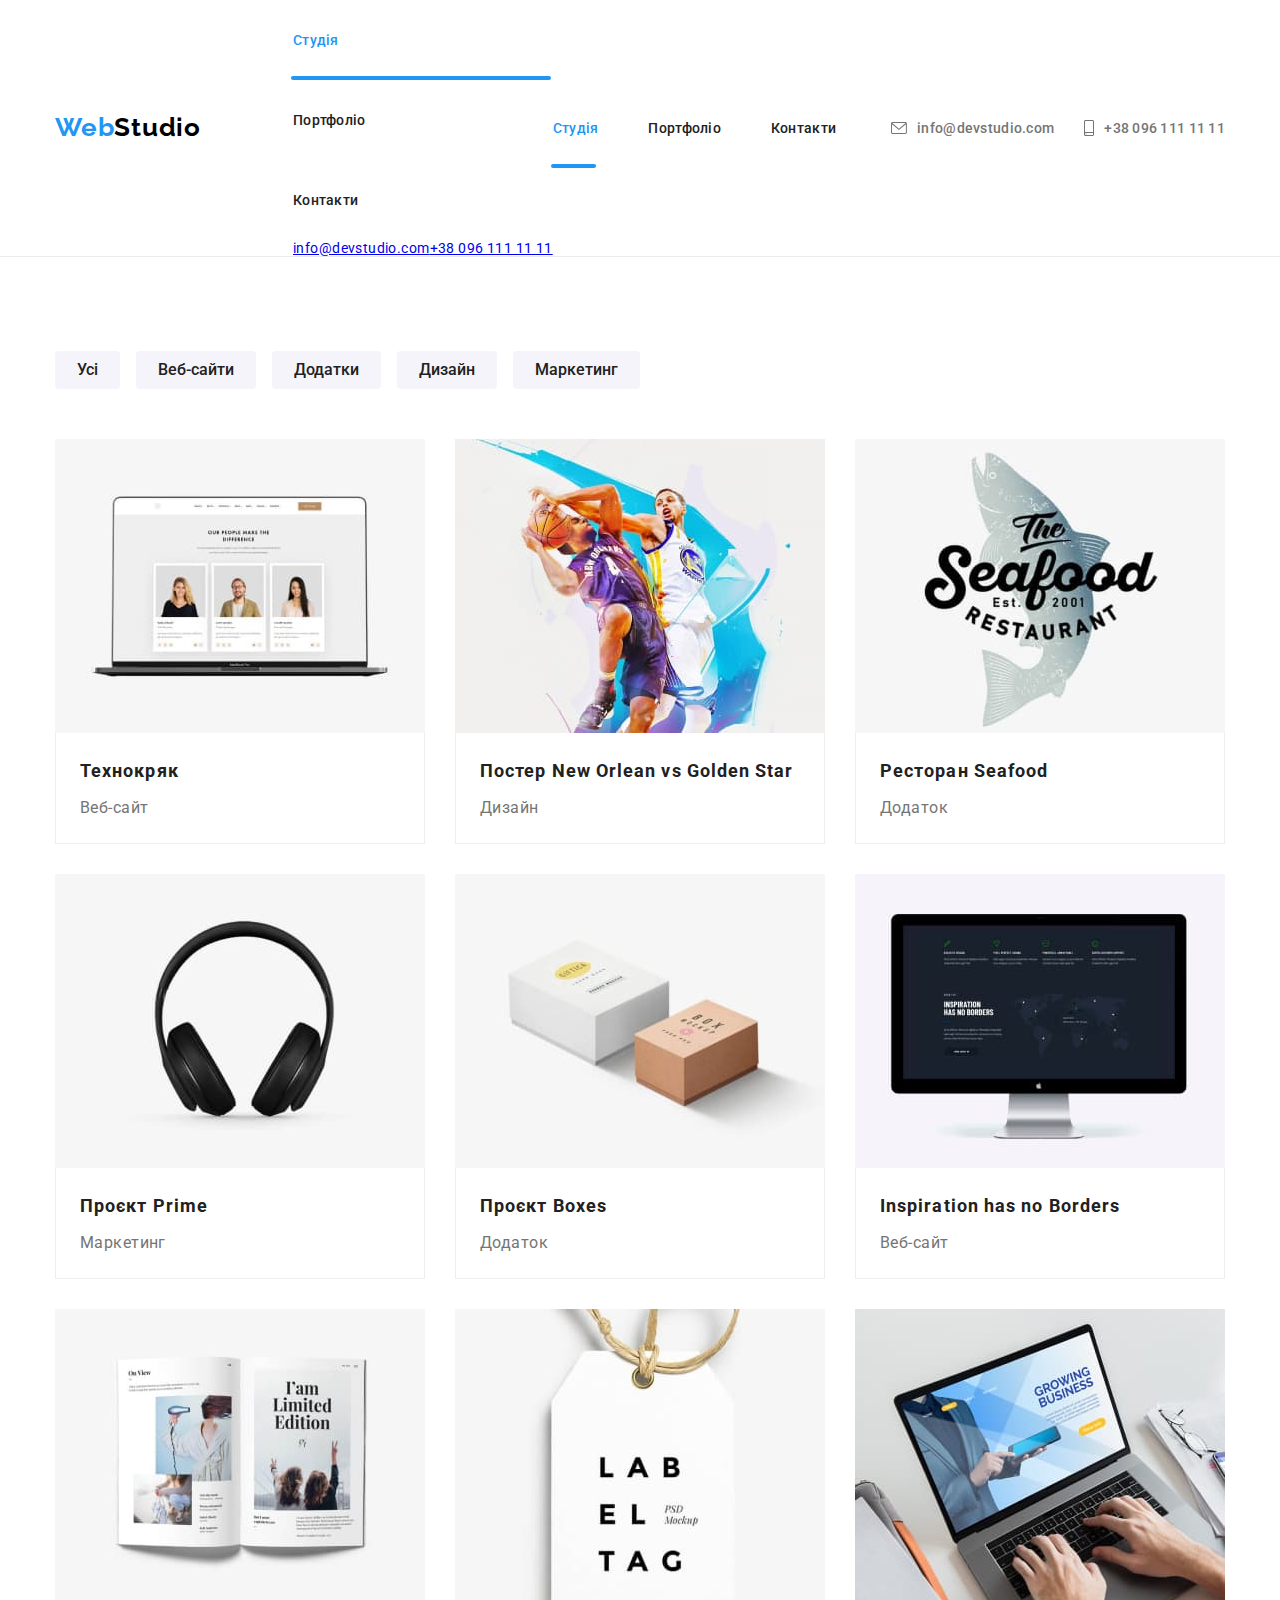
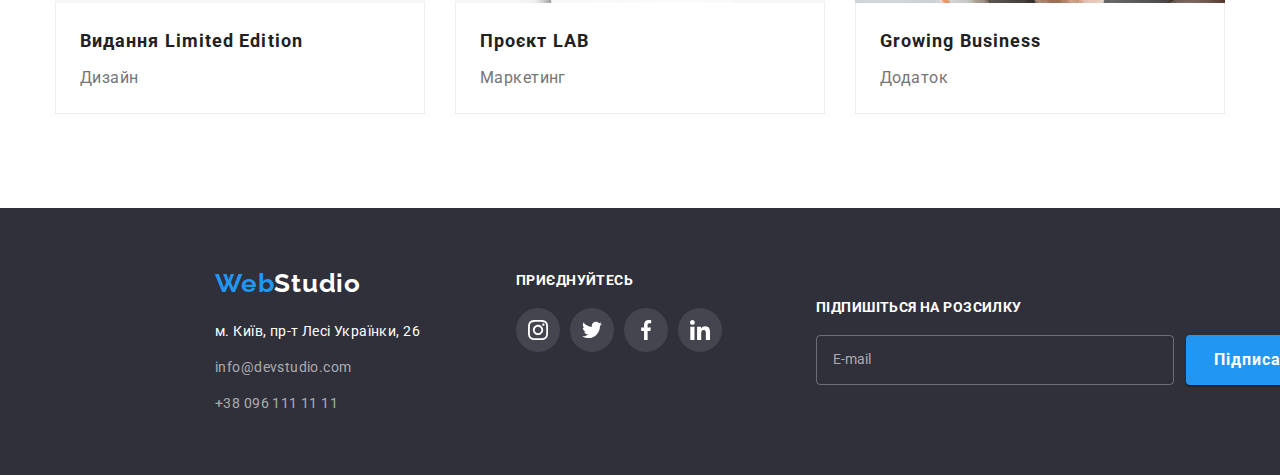
==== commit 201cc1b2: "Update portfolio.html" ====
--- a/portfolio.html
+++ b/portfolio.html
@@ -18,19 +18,50 @@
     <link rel="stylesheet" href="./css/main.min.css" />
   </head>
   <body>
-    <header class="header">
+ <header class="header">
       <div class="container">
         <div class="header__container">
           <nav class="header__nav">
             <a href="./index.html" class="logo header__logo"
               >Web<span class="logo__dark">Studio</span></a
             >
+            <button type="button" class="header__burger-menu" aria-expanded="false" aria-controls="menu-container" data-menu-button >
+              <svg width="40" height="40" aria-label="Перемикач мобільного меню">
+                <use class="header__icon-menu" href="./images/icons.svg#icon-burger-menu"></use>
+                <use class="header__icon-close" href="./images/icons.svg#icon-burger-close"></use>
+              </svg>
+            </button>
+            <div class="menu-container" id="menu-container" data-menu>
+              <ul class="list">
+                <li>
+                  <a href="./index.html" class="header__link header__link--current" >Студія</a>
+                </li>
+                <li>
+                  <a href="./portfolio.html" class="header__link">Портфоліо</a>
+                </li>
+                <li>
+                  <a href="#" class="header__link">Контакти</a>
+                </li>
+              </ul>
+              <ul class="contacts">
+            <li class=>
+              <a href="mailto:info@devstudio.com" class="">
+                info@devstudio.com
+              </a>
+            </li>
+            <li class=>
+              <a href="tel:+380961111111" class="">
+                +38 096 111 11 11
+              </a>
+            </li>
+          </ul>
+            </div>
             <ul class="header__menu">
               <li class="header__item">
-                <a href="./index.html" class="header__link">Студія</a>
+                <a href="./index.html" class="header__link header__link--current">Студія</a>
               </li>
               <li class="header__item">
-                <a href="./portfolio.html" class="header__link header__link--current">Портфоліо</a>
+                <a href="./portfolio.html" class="header__link">Портфоліо</a>
               </li>
               <li class="header__item">
                 <a href="#" class="header__link">Контакти</a>
@@ -520,5 +551,6 @@
         </form>
       </div>
     </footer>
+  <script src="./js/menu.js"></script>
   </body>
 </html>
--- a/css/main.min.css
+++ b/css/main.min.css
@@ -1 +1 @@
-.visually-hidden{position:absolute;white-space:nowrap;width:1px;height:1px;overflow:hidden;border:0;padding:0;clip:rect(0 0 0 0);-webkit-clip-path:inset(50%);clip-path:inset(50%);margin:-1px}body{color:#212121;background-color:#fff;font-family:"Roboto",sans-serif;font-size:14px;line-height:1.1428571429;letter-spacing:.03em}h1,h2,h3,h4,h5,h6,p,ul{margin:0;padding:0}img{display:block;max-width:100%;height:auto}.list{list-style:none;margin:0;padding:0}.section{padding:60px 0}@media screen and (min-width: 1200px){.section{padding:94px 0}}label{display:-webkit-box;display:-ms-flexbox;display:flex;-webkit-box-align:center;-ms-flex-align:center;align-items:center;margin:0;padding:0}.container{width:480px;margin:0 auto;padding:0 15px}@media screen and (min-width: 768px){.container{width:768px}}@media screen and (min-width: 1200px){.container{width:1200px}}.list-portfolio{display:-webkit-box;display:-ms-flexbox;display:flex;-ms-flex-wrap:wrap;flex-wrap:wrap;margin-top:-30px;margin-left:-30px}.list-prtfolio__item{margin-top:30px;margin-left:30px;-ms-flex-preferred-size:calc(33.3333333333% - 30px);flex-basis:calc(33.3333333333% - 30px)}.thumb-card__title{margin-bottom:4px;color:#212121;font-size:18px;line-height:2;letter-spacing:.06em;text-decoration:none}.thumb-card__part{padding:20px 24px;border-right:1px solid #eee;border-bottom:1px solid #eee;border-left:1px solid #eee}.thumb-card__description{color:#757575;font-size:16px;line-height:1.875;text-decoration:none}.list-portfolio__link{position:relative;display:block;width:370px;text-decoration:none;margin-bottom:0}.list-portfolio__link:hover,.list-portfolio__link:focus{-webkit-box-shadow:0px 1px 1px rgba(0,0,0,.12),0px 4px 4px rgba(0,0,0,.06),1px 4px 6px rgba(0,0,0,.16);box-shadow:0px 1px 1px rgba(0,0,0,.12),0px 4px 4px rgba(0,0,0,.06),1px 4px 6px rgba(0,0,0,.16)}.thumb-card{position:relative;overflow:hidden}.thumb-card__overlay{position:absolute;width:100%;height:100%;top:0;left:0;color:#fff;background-color:#2196f3;display:-webkit-box;display:-ms-flexbox;display:flex;padding:63px 24px;-webkit-box-align:center;-ms-flex-align:center;align-items:center;-webkit-box-pack:center;-ms-flex-pack:center;justify-content:center;font-size:18px;line-height:1.5555555556;letter-spacing:.03em;-webkit-transform:translateY(100%);transform:translateY(100%);-webkit-transition:color 250ms cubic-bezier(0.4, 0, 0.2, 1),opacity 250ms cubic-bezier(0.4, 0, 0.2, 1),background-color 250ms cubic-bezier(0.4, 0, 0.2, 1),-webkit-transform 250ms cubic-bezier(0.4, 0, 0.2, 1);transition:color 250ms cubic-bezier(0.4, 0, 0.2, 1),opacity 250ms cubic-bezier(0.4, 0, 0.2, 1),background-color 250ms cubic-bezier(0.4, 0, 0.2, 1),-webkit-transform 250ms cubic-bezier(0.4, 0, 0.2, 1);transition:color 250ms cubic-bezier(0.4, 0, 0.2, 1),transform 250ms cubic-bezier(0.4, 0, 0.2, 1),opacity 250ms cubic-bezier(0.4, 0, 0.2, 1),background-color 250ms cubic-bezier(0.4, 0, 0.2, 1);transition:color 250ms cubic-bezier(0.4, 0, 0.2, 1),transform 250ms cubic-bezier(0.4, 0, 0.2, 1),opacity 250ms cubic-bezier(0.4, 0, 0.2, 1),background-color 250ms cubic-bezier(0.4, 0, 0.2, 1),-webkit-transform 250ms cubic-bezier(0.4, 0, 0.2, 1)}.list-portfolio__link:hover .thumb-card__overlay,.list-portfolio__link:focus .thumb-card__overlay{-webkit-transform:translateY(0%);transform:translateY(0%)}.clients-list{display:-webkit-box;display:-ms-flexbox;display:flex;-ms-flex-wrap:wrap;flex-wrap:wrap;gap:30px}.clients__text{margin-bottom:30px;font-size:36px;line-height:1.1666666667;text-align:center;color:#212121}@media screen and (min-width: 1200px){.clients__text{margin-bottom:50px}}.clients-list__link{display:block;text-align:center;fill:#afb1b8;height:92px;width:210px;padding:16px 32px;border:1px solid #afb1b8;border-radius:4px;-webkit-transition:fill 250ms cubic-bezier(0.4, 0, 0.2, 1),border-color 250ms cubic-bezier(0.4, 0, 0.2, 1);transition:fill 250ms cubic-bezier(0.4, 0, 0.2, 1),border-color 250ms cubic-bezier(0.4, 0, 0.2, 1)}@media screen and (min-width: 768px){.clients-list__link{height:92px;width:226px}}@media screen and (min-width: 1200px){.clients-list__link{height:92px;width:170px}}.clients-list__link:hover,.clients-list__link:focus{fill:#2196f3;border-color:#2196f3}.footer{position:relative;margin:0 auto;background-color:#2f303a;padding-top:60px;padding-bottom:60px;width:480px}@media screen and (min-width: 768px){.footer{width:768px;-webkit-box-orient:horizontal;-webkit-box-direction:normal;-ms-flex-direction:row;flex-direction:row;padding-left:76px;padding-right:89px;padding-bottom:276px}}@media screen and (min-width: 1200px){.footer{padding-left:0px;padding-right:0px;padding-bottom:60px;width:1600px}}.footer__container{display:-webkit-box;display:-ms-flexbox;display:flex;-webkit-box-orient:vertical;-webkit-box-direction:normal;-ms-flex-direction:column;flex-direction:column;-webkit-box-pack:baseline;-ms-flex-pack:baseline;justify-content:baseline;-webkit-box-align:center;-ms-flex-align:center;align-items:center}@media screen and (min-width: 768px){.footer__container{-webkit-box-orient:horizontal;-webkit-box-direction:normal;-ms-flex-direction:row;flex-direction:row}}.footer-nav{position:relative;display:-webkit-box;display:-ms-flexbox;display:flex;-webkit-box-orient:vertical;-webkit-box-direction:normal;-ms-flex-direction:column;flex-direction:column;margin-bottom:60px}@media screen and (max-width: 768px){.footer-nav{-webkit-box-align:center;-ms-flex-align:center;align-items:center}}@media screen and (min-width: 768px){.footer-nav{margin-right:165px;margin-bottom:0px}}@media screen and (min-width: 1200px){.footer-nav{margin-right:70px}}.adress{width:232px}@media screen and (max-width: 768px){.adress{text-align:center}}@media screen and (min-width: 1200px){.adress{max-width:231px}}.footer__logo{padding-bottom:28px}@media screen and (min-width: 1200px){.footer__logo{padding-bottom:20px}}.logo__light{color:#fff;-webkit-transition:color 250ms cubic-bezier(0.4, 0, 0.2, 1);transition:color 250ms cubic-bezier(0.4, 0, 0.2, 1)}.footer__logo:hover .logo__light{color:#2196f3}.adress__item{margin-bottom:12px}.adress__link{display:block;color:#fff;line-height:1.7142857143;font-style:normal;text-decoration:none;-webkit-transition:color 250ms cubic-bezier(0.4, 0, 0.2, 1);transition:color 250ms cubic-bezier(0.4, 0, 0.2, 1)}.adress__link:hover,.adress__link:focus{color:#2196f3}.adress__mail{margin-bottom:12px}.adress__contacts-link{display:block;color:rgba(255,255,255,.6);line-height:1.7142857143;font-style:normal;text-decoration:none;-webkit-transition:color 250ms cubic-bezier(0.4, 0, 0.2, 1);transition:color 250ms cubic-bezier(0.4, 0, 0.2, 1)}.adress__contacts-link:hover,.adress__contacts-link:focus{color:#2196f3}.join{display:-webkit-box;display:-ms-flexbox;display:flex;-webkit-box-orient:vertical;-webkit-box-direction:normal;-ms-flex-direction:column;flex-direction:column;width:206px;height:80px;-webkit-box-align:center;-ms-flex-align:center;align-items:center;margin-bottom:60px}@media screen and (min-width: 768px){.join{-webkit-box-align:start;-ms-flex-align:start;align-items:flex-start}}@media screen and (min-width: 1200px){.join{margin-right:94px}}.join__text{display:-webkit-box;display:-ms-flexbox;display:flex;margin-bottom:20px;font-size:14px;font-weight:700;line-height:1.1428571429;letter-spacing:.03em;text-transform:uppercase;text-align:center;color:#fff}.backdrop{position:fixed;top:0;left:0;width:100%;height:100%;opacity:1;background-color:rgba(0,0,0,.2);-webkit-transition:opacity 250ms cubic-bezier(0.4, 0, 0.2, 1),visibility 250ms cubic-bezier(0.4, 0, 0.2, 1);transition:opacity 250ms cubic-bezier(0.4, 0, 0.2, 1),visibility 250ms cubic-bezier(0.4, 0, 0.2, 1)}.backdrop.is-hidden{opacity:0;pointer-events:none;visibility:hidden}.backdrop__modal{display:block;position:absolute;top:50%;left:50%;padding:40px;-webkit-transform:translate(-50%, -50%) scale(1);transform:translate(-50%, -50%) scale(1);-webkit-transition:background-color 250ms cubic-bezier(0.4, 0, 0.2, 1),-webkit-transform cubic-bezier(0.4, 0, 0.2, 1);transition:background-color 250ms cubic-bezier(0.4, 0, 0.2, 1),-webkit-transform cubic-bezier(0.4, 0, 0.2, 1);transition:background-color 250ms cubic-bezier(0.4, 0, 0.2, 1),transform cubic-bezier(0.4, 0, 0.2, 1);transition:background-color 250ms cubic-bezier(0.4, 0, 0.2, 1),transform cubic-bezier(0.4, 0, 0.2, 1),-webkit-transform cubic-bezier(0.4, 0, 0.2, 1);width:528px;height:581px;background-color:#fff}.backdrop.is-hidden .backdrop__modal{-webkit-transform:scale(0.9) translate(-50%, -50%);transform:scale(0.9) translate(-50%, -50%)}.button-close-modal{position:absolute;top:8px;right:8px;padding:4px 3px;display:-webkit-box;display:-ms-flexbox;display:flex;-webkit-box-align:center;-ms-flex-align:center;align-items:center;-webkit-box-pack:center;-ms-flex-pack:center;justify-content:center;width:30px;height:30px;fill:#000;background-color:#fff;border:1px solid rgba(0,0,0,.1);border-radius:50%;cursor:pointer;outline:none}.button-close-modal:hover,.button-close-modal:focus{fill:#2196f3}.form{width:100%}.form__description{font-weight:700;font-size:20px;line-height:1.15;text-align:center;letter-spacing:.03em;margin-bottom:12px}.form__field{margin-bottom:10px}.form__control{position:relative}.form__input{display:block;height:40px;width:100%;padding:14px 15px 14px 42px;border:1px solid rgba(33,33,33,.2);border-radius:4px;outline:none}.form__input:focus{border-color:#2196f3}.form__icon{position:absolute;top:50%;left:12px;-webkit-transform:translateY(-50%);transform:translateY(-50%);fill:currentColor;pointer-events:none}.form__input:focus+.form__icon{color:#2196f3;fill:#2196f3}.form__label{display:block;margin-bottom:4px;text-align:start;color:#757575;font-size:12px;line-height:1.1666666667;letter-spacing:.01em;margin-bottom:4px}.form__textarea-field{margin-bottom:20px}.form__textarea{display:block;width:100%;padding:12px 16px;border:1px solid rgba(33,33,33,.2);border-radius:4px;outline:none;height:120px;resize:none}.form__textarea::-webkit-input-placeholder{position:relative;display:block;color:rgba(117,117,117,.5);font-size:12px;line-height:1.1666666667;letter-spacing:.01em;z-index:3}.form__textarea::-moz-placeholder{position:relative;display:block;color:rgba(117,117,117,.5);font-size:12px;line-height:1.1666666667;letter-spacing:.01em;z-index:3}.form__textarea:-ms-input-placeholder{position:relative;display:block;color:rgba(117,117,117,.5);font-size:12px;line-height:1.1666666667;letter-spacing:.01em;z-index:3}.form__textarea::-ms-input-placeholder{position:relative;display:block;color:rgba(117,117,117,.5);font-size:12px;line-height:1.1666666667;letter-spacing:.01em;z-index:3}.form__textarea::placeholder{position:relative;display:block;color:rgba(117,117,117,.5);font-size:12px;line-height:1.1666666667;letter-spacing:.01em;z-index:3}.form__textarea:focus{border-color:#2196f3}.form__checkbox{margin-bottom:30px;position:relative}.form__checkbox-input{display:block;-webkit-appearance:none;-moz-appearance:none;appearance:none;text-align:center}.form__label-checkbox{position:relative;display:block;text-align:left;padding-left:33px;color:#757575;line-height:1.7142857143;letter-spacing:.03em}.form__label-checkbox::before{display:-webkit-box;display:-ms-flexbox;display:flex;content:"";position:absolute;top:4px;left:13px;-webkit-box-align:center;-ms-flex-align:center;align-items:center;width:16px;height:15px;border:1px solid #212121;border-radius:2px;opacity:1;background-origin:border-box}.form__checkbox-input:checked~.form__label-checkbox::before{opacity:0}.form__checkbox-link{color:#2196f3}.form__icon-checkbox{display:-webkit-inline-box;display:-ms-inline-flexbox;display:inline-flex;position:absolute;top:4px;left:13px;padding:4px 2px 3px 3px;width:16px;height:15px;border:1px;border-color:#2196f3;background-color:#2196f3;background-origin:border-box;opacity:0}.form__checkbox-input:checked+.form__icon-checkbox{border:2px;border-color:#2196f3;background-origin:border-box;background-color:#2196f3;fill:#188ce8;opacity:1}.form__main-button{padding:10px 58px}.form-footer{position:relative;display:-webkit-box;display:-ms-flexbox;display:flex;-webkit-box-orient:vertical;-webkit-box-direction:normal;-ms-flex-direction:column;flex-direction:column;-webkit-box-align:start;-ms-flex-align:start;align-items:flex-start;-webkit-box-pack:baseline;-ms-flex-pack:baseline;justify-content:baseline}@media screen and (min-width: 768px)and (max-width: 1200px){.form-footer{position:absolute;top:248px;left:159px}}@media screen and (min-width: 1200px){.form-footer{position:relative}}.form-footer__field{position:relative}.form-footer__text{width:100%;color:#fff;font-size:14px;font-weight:700;line-height:1.1428571429;letter-spacing:.03em;text-transform:uppercase;margin-bottom:20px;text-align:center}@media screen and (min-width: 1200px){.form-footer__text{text-align:start}}.form-footer__label{display:block}.form-footer__follow{position:relative;display:block;min-width:450px;min-height:50px;padding-left:16px;color:#fff;border:1px solid rgba(255,255,255,.3);border-radius:4px;background-color:inherit;margin-bottom:20px}@media screen and (min-width: 1200px){.form-footer__follow{min-width:358px;margin-bottom:0px}}.form-footer__follow::-webkit-input-placeholder{color:rgba(255,255,255,.6)}.form-footer__follow::-moz-placeholder{color:rgba(255,255,255,.6)}.form-footer__follow:-ms-input-placeholder{color:rgba(255,255,255,.6)}.form-footer__follow::-ms-input-placeholder{color:rgba(255,255,255,.6)}.form-footer__follow::placeholder{color:rgba(255,255,255,.6)}.form-footer__main-button{padding:10px 28px}@media screen and (min-width: 1200px){.form-footer__main-button{position:absolute;left:100%;top:0;-webkit-transform:translatex(12px);transform:translatex(12px)}}.button-form__icon{display:block;margin-left:10px;fill:#fff;width:24px;height:24px}.header{background-color:#fff;border-bottom:1px solid #ececec}.header__container{display:-webkit-box;display:-ms-flexbox;display:flex;-webkit-box-align:center;-ms-flex-align:center;align-items:center;-webkit-box-pack:justify;-ms-flex-pack:justify;justify-content:space-between}.header__nav{display:-webkit-box;display:-ms-flexbox;display:flex;-webkit-box-align:center;-ms-flex-align:center;align-items:center;-webkit-box-pack:justify;-ms-flex-pack:justify;justify-content:space-between;background-color:#fff}.header__burger-menu{display:-webkit-inline-box;display:-ms-inline-flexbox;display:inline-flex;text-align:center;-webkit-box-pack:center;-ms-flex-pack:center;justify-content:center;padding:8px 12px;margin:0;width:40px;height:40px;text-align:center}@media screen and (min-width: 768px){.header__burger-menu{display:none}}.header__link{display:block;padding-top:32px;padding-bottom:32px;color:#212121;font-weight:500;line-height:1.1428571429;letter-spacing:.02em;text-decoration:none;text-decoration:none;-webkit-transition:color 250ms cubic-bezier(0.4, 0, 0.2, 1);transition:color 250ms cubic-bezier(0.4, 0, 0.2, 1)}.header__link:hover,.header__link:focus{color:#2196f3}.header__link--current{color:#2196f3;position:relative}.header__link--current::after{display:block;content:"";width:100%;height:4px;background-color:#2196f3;border-radius:2px;position:absolute;top:76px;left:-2px;-webkit-transition:opacity 250ms cubic-bezier(0.4, 0, 0.2, 1);transition:opacity 250ms cubic-bezier(0.4, 0, 0.2, 1)}.header__menu{display:none;-ms-flex-negative:0;flex-shrink:0;list-style:none;margin:0;padding:0;margin-left:auto}@media screen and (min-width: 768px){.header__menu{display:-webkit-box;display:-ms-flexbox;display:flex}}.header__item:not(:last-child){margin-right:50px}.contacts__mail{display:block;padding-bottom:10px;fill:#757575;color:#757575;font-weight:500;letter-spacing:.02em;text-decoration:none;-webkit-transition:color 250ms cubic-bezier(0.4, 0, 0.2, 1),fill 250ms cubic-bezier(0.4, 0, 0.2, 1);transition:color 250ms cubic-bezier(0.4, 0, 0.2, 1),fill 250ms cubic-bezier(0.4, 0, 0.2, 1)}@media screen and (min-width: 1200px){.contacts__mail{display:-webkit-box;display:-ms-flexbox;display:flex;-webkit-box-align:center;-ms-flex-align:center;align-items:center;padding-bottom:32px;padding-top:32px;margin-right:30px}}.contacts__mail:hover,.contacts__mail:focus{color:#2196f3;fill:#2196f3}.contacts__item{display:-webkit-box;display:-ms-flexbox;display:flex;-webkit-box-align:center;-ms-flex-align:center;align-items:center;-webkit-box-pack:center;-ms-flex-pack:center;justify-content:center}.contacts__icon{margin-right:10px}.contacts{display:none;-ms-flex-negative:0;flex-shrink:0;list-style:none;margin:0;padding:21px 0px;margin-left:auto}@media screen and (min-width: 768px){.contacts{display:-webkit-box;display:-ms-flexbox;display:flex;-webkit-box-orient:vertical;-webkit-box-direction:normal;-ms-flex-direction:column;flex-direction:column}}@media screen and (min-width: 1200px){.contacts{display:-webkit-box;display:-ms-flexbox;display:flex;-webkit-box-orient:horizontal;-webkit-box-direction:normal;-ms-flex-direction:row;flex-direction:row;padding:0}}.contacts__phone{display:block;margin-right:auto;fill:#757575;color:#757575;font-weight:500;letter-spacing:.02em;text-decoration:none;text-decoration:none;-webkit-transition:color 250ms cubic-bezier(0.4, 0, 0.2, 1),fill 250ms cubic-bezier(0.4, 0, 0.2, 1);transition:color 250ms cubic-bezier(0.4, 0, 0.2, 1),fill 250ms cubic-bezier(0.4, 0, 0.2, 1)}@media screen and (min-width: 1200px){.contacts__phone{display:-webkit-box;display:-ms-flexbox;display:flex;text-align:center;-webkit-box-pack:start;-ms-flex-pack:start;justify-content:flex-start;padding-top:32px;padding-bottom:32px}}.contacts__phone:hover,.contacts__phone:focus{color:#2196f3;fill:#2196f3}.hero{text-align:center;padding-top:118px;padding-bottom:118px;background-color:#2f303a}.hero--overlay{height:400px;max-width:480px;margin-left:auto;margin-right:auto;background-image:-webkit-gradient(linear, left top, left bottom, from(rgba(47, 48, 58, 0.4)), to(rgba(47, 48, 58, 0.4))),url(/images/mobile-background-image-hero.jpg);background-image:linear-gradient(rgba(47, 48, 58, 0.4), rgba(47, 48, 58, 0.4)),url(/images/mobile-background-image-hero.jpg);background-repeat:no-repeat;background-position:center;background-size:cover}@media screen and (min-width: 768px){.hero--overlay{height:400px;max-width:768px;margin-left:auto;margin-right:auto;background-image:-webkit-gradient(linear, left top, left bottom, from(rgba(47, 48, 58, 0.4)), to(rgba(47, 48, 58, 0.4))),url(/images/tablet-background-image.jpg);background-image:linear-gradient(rgba(47, 48, 58, 0.4), rgba(47, 48, 58, 0.4)),url(/images/tablet-background-image.jpg)}}@media screen and (min-width: 1200px){.hero--overlay{height:600px;max-width:1600px;margin-left:auto;margin-right:auto;background-image:-webkit-gradient(linear, left top, left bottom, from(rgba(47, 48, 58, 0.4)), to(rgba(47, 48, 58, 0.4))),url(../images/background-image-hero.jpg);background-image:linear-gradient(rgba(47, 48, 58, 0.4), rgba(47, 48, 58, 0.4)),url(../images/background-image-hero.jpg)}}.hero__title{margin:0 auto 30px;max-width:696px;color:#fff;font-weight:900;font-size:26px;line-height:1.6153846154;letter-spacing:.06em;text-transform:uppercase}@media screen and (min-width: 768px){.hero__title{font-size:44px;line-height:1.3636363636}}@media screen and (min-width: 1200px){.hero__title{font-size:44px;line-height:1.3636363636}}.hero__main-button{padding:10px 23px}@media screen and (min-width: 1200px){.hero__main-button{min-width:218px;padding:10px 32px}}.logo{display:block;width:134px;color:#2196f3;font-family:"Raleway",sans-serif;font-weight:700;font-size:24px;line-height:1.1666666667;letter-spacing:.03em;text-decoration:none;-webkit-transition:color 250ms cubic-bezier(0.4, 0, 0.2, 1);transition:color 250ms cubic-bezier(0.4, 0, 0.2, 1)}@media screen and (min-width: 1200px){.logo{width:145px;font-weight:700;font-size:26px;line-height:1.1923076923}}.logo:hover .logo__dark{color:#2196f3}.logo__dark{color:#000;-webkit-transition:color 250ms cubic-bezier(0.4, 0, 0.2, 1);transition:color 250ms cubic-bezier(0.4, 0, 0.2, 1)}.logo:hover .logo__dark,.logo:focus .logo__dark{color:#2196f3}.header__logo{display:block;margin-right:276px;padding-top:16px;padding-bottom:16px}@media screen and (min-width: 768px){.header__logo{margin-right:88px;padding-top:26px;padding-bottom:26px}}@media screen and (min-width: 1200px){.header__logo{margin-right:93px;padding-top:24px;padding-bottom:25px}}.main-button{max-width:200px;height:50px;border:0;border-radius:4px;margin:0 auto;color:#fff;background-color:#2196f3;font-family:inherit;font-weight:700;font-size:16px;line-height:1.875;letter-spacing:.06em;display:-webkit-box;display:-ms-flexbox;display:flex;-webkit-box-align:center;-ms-flex-align:center;align-items:center;-webkit-box-pack:center;-ms-flex-pack:center;justify-content:center;cursor:pointer;-webkit-box-shadow:0px 1px 3px rgba(0,0,0,.12),0px 1px 1px rgba(0,0,0,.14),0px 2px 1px rgba(0,0,0,.2);box-shadow:0px 1px 3px rgba(0,0,0,.12),0px 1px 1px rgba(0,0,0,.14),0px 2px 1px rgba(0,0,0,.2);-webkit-transition:color 250ms cubic-bezier(0.4, 0, 0.2, 1),background-color 250ms cubic-bezier(0.4, 0, 0.2, 1);transition:color 250ms cubic-bezier(0.4, 0, 0.2, 1),background-color 250ms cubic-bezier(0.4, 0, 0.2, 1)}.main-button:hover,.main-button:focus{color:#fff;background-color:#188ce8}.main{background-color:#fff;padding-top:0}@media screen and (min-width: 0px)and (max-width: 1200px){.main{display:none}}.main__title{text-align:center;margin-bottom:50px;font-size:36px;line-height:1.1666666667}.main-container{display:-webkit-box;display:-ms-flexbox;display:flex;-webkit-box-orient:vertical;-webkit-box-direction:normal;-ms-flex-direction:column;flex-direction:column;-webkit-box-pack:start;-ms-flex-pack:start;justify-content:flex-start}.main-cardset{display:-webkit-box;display:-ms-flexbox;display:flex;-webkit-box-orient:horizontal;-webkit-box-direction:normal;-ms-flex-direction:row;flex-direction:row;-webkit-box-pack:start;-ms-flex-pack:start;justify-content:flex-start;margin-top:-30px;margin-left:-30px}.main-card{display:-webkit-box;display:-ms-flexbox;display:flex;margin-top:30px;margin-left:30px;-ms-flex-preferred-size:calc(33.3333333333% - 30px);flex-basis:calc(33.3333333333% - 30px);position:relative}.main-card__text{display:-webkit-box;display:-ms-flexbox;display:flex;-webkit-box-align:center;-ms-flex-align:center;align-items:center;-webkit-box-pack:center;-ms-flex-pack:center;justify-content:center;position:absolute;bottom:0px;left:0px;width:100%;height:70px;color:#fff;background-color:rgba(47,48,58,.8);font-weight:700;line-height:1.1428571429;letter-spacing:.03em;text-transform:uppercase}.network{display:-webkit-box;display:-ms-flexbox;display:flex;width:206px;height:44px;-webkit-box-align:center;-ms-flex-align:center;align-items:center;-webkit-box-pack:justify;-ms-flex-pack:justify;justify-content:space-between;text-transform:uppercase}.network__link{display:-webkit-box;display:-ms-flexbox;display:flex;width:44px;height:44px;border-radius:50%;color:#afb1b8;-webkit-box-align:center;-ms-flex-align:center;align-items:center;-webkit-box-pack:center;-ms-flex-pack:center;justify-content:center;fill:currentColor;-webkit-transition:color 250ms cubic-bezier(0.4, 0, 0.2, 1),fill 250ms cubic-bezier(0.4, 0, 0.2, 1),background-color 250ms cubic-bezier(0.4, 0, 0.2, 1);transition:color 250ms cubic-bezier(0.4, 0, 0.2, 1),fill 250ms cubic-bezier(0.4, 0, 0.2, 1),background-color 250ms cubic-bezier(0.4, 0, 0.2, 1)}.network__link:hover,.network__link:focus{background-color:#2196f3;color:#fff;fill:currentColor}.network__link--painted{background-color:rgba(255,255,255,.1)}.icon--white{fill:#fff}.primary{background-color:var(--hero-color)}.primary-container{display:-webkit-box;display:-ms-flexbox;display:flex}.primary-list{display:-webkit-box;display:-ms-flexbox;display:flex;-ms-flex-wrap:wrap;flex-wrap:wrap;margin-top:-30px;margin-left:-30px;list-style:none}.primary-list__item{display:-webkit-box;display:-ms-flexbox;display:flex;-webkit-box-orient:vertical;-webkit-box-direction:normal;-ms-flex-direction:column;flex-direction:column;width:450px;margin-top:30px;margin-left:30px}@media screen and (min-width: 768px){.primary-list__item{width:354px;-ms-flex-preferred-size:calc(50% - 30px);flex-basis:calc(50% - 30px)}}@media screen and (min-width: 1200px){.primary-list__item{width:270px;margin-top:30px;margin-left:30px;-ms-flex-preferred-size:calc(25% - 30px);flex-basis:calc(25% - 30px)}}.primary-list__icon-background{height:120px;max-width:100%;padding:25px 100px;margin-bottom:30px;background-color:#f5f4fa;border-radius:4px;text-align:center}.primary-list__title{margin-bottom:10px;text-align:center;text-transform:uppercase;font-size:14px}@media screen and (min-width: 768px){.primary-list__title{text-align:start}}.primary-list__description{color:#757575;line-height:1.7142857143}.secondary-buttons{display:-webkit-box;display:-ms-flexbox;display:flex;-webkit-box-pack:center;-ms-flex-pack:center;justify-content:center;-webkit-box-align:center;-ms-flex-align:center;align-items:center;margin-bottom:50px}.secondary-button{text-align:center;padding:6px 22px;border:0;border-radius:4px;color:#212121;background-color:#f5f4fa;font-family:inherit;font-weight:500;font-size:16px;line-height:1.625;cursor:pointer;-webkit-transition:color 250ms cubic-bezier(0.4, 0, 0.2, 1),background-color 250ms cubic-bezier(0.4, 0, 0.2, 1),-webkit-box-shadow 250ms cubic-bezier(0.4, 0, 0.2, 1);transition:color 250ms cubic-bezier(0.4, 0, 0.2, 1),background-color 250ms cubic-bezier(0.4, 0, 0.2, 1),-webkit-box-shadow 250ms cubic-bezier(0.4, 0, 0.2, 1);transition:color 250ms cubic-bezier(0.4, 0, 0.2, 1),background-color 250ms cubic-bezier(0.4, 0, 0.2, 1),box-shadow 250ms cubic-bezier(0.4, 0, 0.2, 1);transition:color 250ms cubic-bezier(0.4, 0, 0.2, 1),background-color 250ms cubic-bezier(0.4, 0, 0.2, 1),box-shadow 250ms cubic-bezier(0.4, 0, 0.2, 1),-webkit-box-shadow 250ms cubic-bezier(0.4, 0, 0.2, 1)}.secondary-button:hover,.secondary-button:focus{color:#fff;background-color:#2196f3;-webkit-box-shadow:0px 3px 1px rgba(0,0,0,.1),0px 1px 2px rgba(0,0,0,.08),0px 2px 2px rgba(0,0,0,.12);box-shadow:0px 3px 1px rgba(0,0,0,.1),0px 1px 2px rgba(0,0,0,.08),0px 2px 2px rgba(0,0,0,.12)}.secondary-button__item:not(:last-child){margin-right:8px}.secondary{background-color:#f5f4fa}.secondary__title{margin:0 auto 30px;text-align:center;font-size:36px;line-height:1.1666666667}@media screen and (min-width: 1200px){.secondary__title{margin:0 auto 50px}}.secondary-cardset{margin:0 auto}@media screen and (min-width: 768px){.secondary-cardset{display:-webkit-box;display:-ms-flexbox;display:flex;-ms-flex-wrap:wrap;flex-wrap:wrap;margin-top:-30px;margin-left:-30px}}@media screen and (min-width: 1200px){.secondary-cardset{display:-webkit-box;display:-ms-flexbox;display:flex;-ms-flex-wrap:wrap;flex-wrap:wrap;margin-top:-30px;margin-left:-30px}}.secondary-cardset .mobile-1-player{display:block}@media screen and (min-width: 768px){.secondary-cardset .mobile-1-player{display:none}}.secondary-cardset .tablet-1-player{display:none}@media screen and (min-width: 768px)and (max-width: 1200px){.secondary-cardset .tablet-1-player{display:block}}.secondary-cardset .desktop-1-player{display:none}@media screen and (min-width: 1200px){.secondary-cardset .desktop-1-player{display:block}}.secondary-cardset .mobile-2-player{display:block}@media screen and (min-width: 768px){.secondary-cardset .mobile-2-player{display:none}}.secondary-cardset .tablet-2-player{display:none}@media screen and (min-width: 768px)and (max-width: 1200px){.secondary-cardset .tablet-2-player{display:block}}.secondary-cardset .desktop-2-player{display:none}@media screen and (min-width: 1200px){.secondary-cardset .desktop-2-player{display:block}}.secondary-cardset .mobile-3-player{display:block}@media screen and (min-width: 768px){.secondary-cardset .mobile-3-player{display:none}}.secondary-cardset .tablet-3-player{display:none}@media screen and (min-width: 768px)and (max-width: 1200px){.secondary-cardset .tablet-3-player{display:block}}.secondary-cardset .desktop-3-player{display:none}@media screen and (min-width: 1200px){.secondary-cardset .desktop-3-player{display:block}}.secondary-cardset .mobile-4-player{display:block}@media screen and (min-width: 768px){.secondary-cardset .mobile-4-player{display:none}}.secondary-cardset .tablet-4-player{display:none}@media screen and (min-width: 768px)and (max-width: 1200px){.secondary-cardset .tablet-4-player{display:block}}.secondary-cardset .desktop-4-player{display:none}@media screen and (min-width: 1200px){.secondary-cardset .desktop-4-player{display:block}}.secondary-item{display:-webkit-box;display:-ms-flexbox;display:flex;-webkit-box-orient:vertical;-webkit-box-direction:normal;-ms-flex-direction:column;flex-direction:column;margin:0 auto 30px;max-width:450px;-webkit-box-shadow:0px 1px 3px rgba(0,0,0,.12),0px 1px 1px rgba(0,0,0,.14),0px 2px 1px rgba(0,0,0,.2);box-shadow:0px 1px 3px rgba(0,0,0,.12),0px 1px 1px rgba(0,0,0,.14),0px 2px 1px rgba(0,0,0,.2);border-radius:4px}@media screen and (min-width: 768px){.secondary-item{margin-bottom:0;max-width:354px;margin-top:30px;margin-left:30px;-ms-flex-preferred-size:calc(50% - 30px);flex-basis:calc(50% - 30px)}}@media screen and (min-width: 1200px){.secondary-item{margin-bottom:0;max-width:270px;margin-top:30px;margin-left:30px;-ms-flex-preferred-size:calc(25% - 30px);flex-basis:calc(25% - 30px)}}.secondary-item__box{display:-webkit-box;display:-ms-flexbox;display:flex;-webkit-box-orient:vertical;-webkit-box-direction:normal;-ms-flex-direction:column;flex-direction:column;-webkit-box-align:center;-ms-flex-align:center;align-items:center;padding:30px;background-color:#fff}.secondary-item__title{margin-bottom:10px;font-weight:500;font-size:16px;line-height:1.1875}.secondary-item__description{color:#757575;font-size:16px;line-height:1.1875;margin-bottom:16px}/*# sourceMappingURL=main.min.css.map */+.visually-hidden{position:absolute;white-space:nowrap;width:1px;height:1px;overflow:hidden;border:0;padding:0;clip:rect(0 0 0 0);-webkit-clip-path:inset(50%);clip-path:inset(50%);margin:-1px}body{color:#212121;background-color:#fff;font-family:"Roboto",sans-serif;font-size:14px;line-height:1.1428571429;letter-spacing:.03em}body.modal-open{overflow:hidden}h1,h2,h3,h4,h5,h6,p,ul{margin:0;padding:0}img{display:block;max-width:100%;height:auto}.list{list-style:none;margin:0;padding:0}.section{padding:60px 0}@media screen and (min-width: 1200px){.section{padding:94px 0}}label{display:-webkit-box;display:-ms-flexbox;display:flex;-webkit-box-align:center;-ms-flex-align:center;align-items:center;margin:0;padding:0}.container{width:480px;margin:0 auto;padding:0 15px}@media screen and (min-width: 768px){.container{width:768px}}@media screen and (min-width: 1200px){.container{width:1200px}}.list-portfolio{margin:0 auto;display:block}@media screen and (min-width: 768px){.list-portfolio{display:-webkit-box;display:-ms-flexbox;display:flex;-ms-flex-wrap:wrap;flex-wrap:wrap;gap:30px}}@media screen and (min-width: 768px){.list-portfolio:nth-child(1){height:440px}}.list-prtfolio__item{display:block;margin-bottom:30px;width:450px}@media screen and (min-width: 768px){.list-prtfolio__item{display:-webkit-box;display:-ms-flexbox;display:flex;-ms-flex-wrap:wrap;flex-wrap:wrap;margin-bottom:0px;-ms-flex-preferred-size:calc(50% - 30px);flex-basis:calc(50% - 30px)}}@media screen and (min-width: 1200px){.list-prtfolio__item{-ms-flex-preferred-size:calc(33.3333333333% - 30px);flex-basis:calc(33.3333333333% - 30px)}}.thumb-card__title{margin-bottom:4px;color:#212121;font-size:18px;line-height:2;letter-spacing:.06em;text-decoration:none}.thumb-card__part{padding:20px 24px;border-right:1px solid #eee;border-bottom:1px solid #eee;border-left:1px solid #eee;width:450px}@media screen and (min-width: 768px){.thumb-card__part{width:354px}}@media screen and (min-width: 1200px){.thumb-card__part{width:370px}}.thumb-card__description{color:#757575;font-size:16px;line-height:1.875;text-decoration:none}.list-portfolio__link{position:relative;display:block;text-decoration:none;margin-bottom:0}.list-portfolio__link:hover,.list-portfolio__link:focus{-webkit-box-shadow:0px 1px 1px rgba(0,0,0,.12),0px 4px 4px rgba(0,0,0,.06),1px 4px 6px rgba(0,0,0,.16);box-shadow:0px 1px 1px rgba(0,0,0,.12),0px 4px 4px rgba(0,0,0,.06),1px 4px 6px rgba(0,0,0,.16)}.thumb-card{position:relative;overflow:hidden;width:450px}@media screen and (min-width: 768px){.thumb-card{width:354px}}@media screen and (min-width: 1200px){.thumb-card{width:370px}}.thumb-card__mobile-portfolio{display:block;width:450px}@media screen and (min-width: 768px){.thumb-card__mobile-portfolio{display:none}}.thumb-card__tablet-portfolio{display:none;width:354px}@media screen and (min-width: 768px)and (max-width: 1200px){.thumb-card__tablet-portfolio{display:block}}.thumb-card__desktop-portfolio{display:none;width:370px}@media screen and (min-width: 1200px){.thumb-card__desktop-portfolio{display:block}}.thumb-card__overlay{position:absolute;width:100%;height:100%;top:0;left:0;color:#fff;background-color:#2196f3;display:-webkit-box;display:-ms-flexbox;display:flex;padding:63px 24px;-webkit-box-align:center;-ms-flex-align:center;align-items:center;-webkit-box-pack:center;-ms-flex-pack:center;justify-content:center;font-size:18px;line-height:1.5555555556;letter-spacing:.03em;-webkit-transform:translateY(100%);transform:translateY(100%);-webkit-transition:color 250ms cubic-bezier(0.4, 0, 0.2, 1),opacity 250ms cubic-bezier(0.4, 0, 0.2, 1),background-color 250ms cubic-bezier(0.4, 0, 0.2, 1),-webkit-transform 250ms cubic-bezier(0.4, 0, 0.2, 1);transition:color 250ms cubic-bezier(0.4, 0, 0.2, 1),opacity 250ms cubic-bezier(0.4, 0, 0.2, 1),background-color 250ms cubic-bezier(0.4, 0, 0.2, 1),-webkit-transform 250ms cubic-bezier(0.4, 0, 0.2, 1);transition:color 250ms cubic-bezier(0.4, 0, 0.2, 1),transform 250ms cubic-bezier(0.4, 0, 0.2, 1),opacity 250ms cubic-bezier(0.4, 0, 0.2, 1),background-color 250ms cubic-bezier(0.4, 0, 0.2, 1);transition:color 250ms cubic-bezier(0.4, 0, 0.2, 1),transform 250ms cubic-bezier(0.4, 0, 0.2, 1),opacity 250ms cubic-bezier(0.4, 0, 0.2, 1),background-color 250ms cubic-bezier(0.4, 0, 0.2, 1),-webkit-transform 250ms cubic-bezier(0.4, 0, 0.2, 1)}.list-portfolio__link:hover .thumb-card__overlay,.list-portfolio__link:focus .thumb-card__overlay{-webkit-transform:translateY(0%);transform:translateY(0%)}.clients-list{display:-webkit-box;display:-ms-flexbox;display:flex;-ms-flex-wrap:wrap;flex-wrap:wrap;gap:30px}.clients__text{margin-bottom:30px;font-size:36px;line-height:1.1666666667;text-align:center;color:#212121}@media screen and (min-width: 1200px){.clients__text{margin-bottom:50px}}.clients-list__link{display:block;text-align:center;fill:#afb1b8;height:92px;width:210px;padding:16px 32px;border:1px solid #afb1b8;border-radius:4px;-webkit-transition:fill 250ms cubic-bezier(0.4, 0, 0.2, 1),border-color 250ms cubic-bezier(0.4, 0, 0.2, 1);transition:fill 250ms cubic-bezier(0.4, 0, 0.2, 1),border-color 250ms cubic-bezier(0.4, 0, 0.2, 1)}@media screen and (min-width: 768px){.clients-list__link{height:92px;width:226px}}@media screen and (min-width: 1200px){.clients-list__link{height:92px;width:170px}}.clients-list__link:hover,.clients-list__link:focus{fill:#2196f3;border-color:#2196f3}.footer{position:relative;margin:0 auto;background-color:#2f303a;padding-top:60px;padding-bottom:60px;width:480px}@media screen and (min-width: 768px){.footer{width:768px;-webkit-box-orient:horizontal;-webkit-box-direction:normal;-ms-flex-direction:row;flex-direction:row;padding-left:76px;padding-right:89px;padding-bottom:276px}}@media screen and (min-width: 1200px){.footer{padding-left:0px;padding-right:0px;padding-bottom:60px;width:1600px}}.footer__container{display:-webkit-box;display:-ms-flexbox;display:flex;-webkit-box-orient:vertical;-webkit-box-direction:normal;-ms-flex-direction:column;flex-direction:column;-webkit-box-pack:baseline;-ms-flex-pack:baseline;justify-content:baseline;-webkit-box-align:center;-ms-flex-align:center;align-items:center}@media screen and (min-width: 768px){.footer__container{-webkit-box-orient:horizontal;-webkit-box-direction:normal;-ms-flex-direction:row;flex-direction:row}}.footer-nav{position:relative;display:-webkit-box;display:-ms-flexbox;display:flex;-webkit-box-orient:vertical;-webkit-box-direction:normal;-ms-flex-direction:column;flex-direction:column;margin-bottom:60px}@media screen and (max-width: 768px){.footer-nav{-webkit-box-align:center;-ms-flex-align:center;align-items:center}}@media screen and (min-width: 768px){.footer-nav{margin-right:165px;margin-bottom:0px}}@media screen and (min-width: 1200px){.footer-nav{margin-right:70px}}.adress{width:232px}@media screen and (max-width: 768px){.adress{text-align:center}}@media screen and (min-width: 1200px){.adress{max-width:231px}}.footer__logo{padding-bottom:28px}@media screen and (min-width: 1200px){.footer__logo{padding-bottom:20px}}.logo__light{color:#fff;-webkit-transition:color 250ms cubic-bezier(0.4, 0, 0.2, 1);transition:color 250ms cubic-bezier(0.4, 0, 0.2, 1)}.footer__logo:hover .logo__light{color:#2196f3}.adress__item{margin-bottom:12px}.adress__link{display:block;color:#fff;line-height:1.7142857143;font-style:normal;text-decoration:none;-webkit-transition:color 250ms cubic-bezier(0.4, 0, 0.2, 1);transition:color 250ms cubic-bezier(0.4, 0, 0.2, 1)}.adress__link:hover,.adress__link:focus{color:#2196f3}.adress__mail{margin-bottom:12px}.adress__contacts-link{display:block;color:rgba(255,255,255,.6);line-height:1.7142857143;font-style:normal;text-decoration:none;-webkit-transition:color 250ms cubic-bezier(0.4, 0, 0.2, 1);transition:color 250ms cubic-bezier(0.4, 0, 0.2, 1)}.adress__contacts-link:hover,.adress__contacts-link:focus{color:#2196f3}.join{display:-webkit-box;display:-ms-flexbox;display:flex;-webkit-box-orient:vertical;-webkit-box-direction:normal;-ms-flex-direction:column;flex-direction:column;width:206px;height:80px;-webkit-box-align:center;-ms-flex-align:center;align-items:center;margin-bottom:60px}@media screen and (min-width: 768px){.join{-webkit-box-align:start;-ms-flex-align:start;align-items:flex-start}}@media screen and (min-width: 1200px){.join{margin-right:94px}}.join__text{display:-webkit-box;display:-ms-flexbox;display:flex;margin-bottom:20px;font-size:14px;font-weight:700;line-height:1.1428571429;letter-spacing:.03em;text-transform:uppercase;text-align:center;color:#fff}.backdrop{position:fixed;top:0;left:0;width:100%;height:100%;opacity:1;background-color:rgba(0,0,0,.2);-webkit-transition:opacity 250ms cubic-bezier(0.4, 0, 0.2, 1),visibility 250ms cubic-bezier(0.4, 0, 0.2, 1);transition:opacity 250ms cubic-bezier(0.4, 0, 0.2, 1),visibility 250ms cubic-bezier(0.4, 0, 0.2, 1);padding:93px 15px;overflow-y:scroll}@media screen and (min-width: 768px){.backdrop{padding:208px 159px}}@media screen and (min-width: 1200px){.backdrop{padding:0}}.backdrop.is-hidden{opacity:0;pointer-events:none;visibility:hidden}.backdrop__modal{display:block;padding:40px;-webkit-transition:background-color 250ms cubic-bezier(0.4, 0, 0.2, 1),-webkit-transform cubic-bezier(0.4, 0, 0.2, 1);transition:background-color 250ms cubic-bezier(0.4, 0, 0.2, 1),-webkit-transform cubic-bezier(0.4, 0, 0.2, 1);transition:background-color 250ms cubic-bezier(0.4, 0, 0.2, 1),transform cubic-bezier(0.4, 0, 0.2, 1);transition:background-color 250ms cubic-bezier(0.4, 0, 0.2, 1),transform cubic-bezier(0.4, 0, 0.2, 1),-webkit-transform cubic-bezier(0.4, 0, 0.2, 1);width:450px;height:609px;background-color:#fff}@media screen and (min-width: 1200px){.backdrop__modal{width:528px;height:581px}}.backdrop.is-hidden .backdrop__modal{-webkit-transform:scale(0.9) translate(-50%, -50%);transform:scale(0.9) translate(-50%, -50%)}.button-close-modal{position:absolute;top:8px;right:8px;padding:4px 3px;display:-webkit-box;display:-ms-flexbox;display:flex;-webkit-box-align:center;-ms-flex-align:center;align-items:center;-webkit-box-pack:center;-ms-flex-pack:center;justify-content:center;width:30px;height:30px;fill:#000;background-color:#fff;border:1px solid rgba(0,0,0,.1);border-radius:50%;cursor:pointer;outline:none}.button-close-modal:hover,.button-close-modal:focus{fill:#2196f3}.form{width:100%}.form__description{font-weight:700;font-size:20px;line-height:1.15;text-align:center;letter-spacing:.03em;margin-bottom:12px}.form__field{margin-bottom:10px}.form__control{position:relative}.form__input{display:block;height:40px;width:100%;padding:14px 15px 14px 42px;border:1px solid rgba(33,33,33,.2);border-radius:4px;outline:none}.form__input:focus{border-color:#2196f3}.form__icon{position:absolute;top:50%;left:12px;-webkit-transform:translateY(-50%);transform:translateY(-50%);fill:currentColor;pointer-events:none}.form__input:focus+.form__icon{color:#2196f3;fill:#2196f3}.form__label{display:block;margin-bottom:4px;text-align:start;color:#757575;font-size:12px;line-height:1.1666666667;letter-spacing:.01em;margin-bottom:4px}.form__textarea-field{margin-bottom:20px}.form__textarea{display:block;width:100%;padding:12px 16px;border:1px solid rgba(33,33,33,.2);border-radius:4px;outline:none;height:120px;resize:none}.form__textarea::-webkit-input-placeholder{position:relative;display:block;color:rgba(117,117,117,.5);font-size:12px;line-height:1.1666666667;letter-spacing:.01em;z-index:3}.form__textarea::-moz-placeholder{position:relative;display:block;color:rgba(117,117,117,.5);font-size:12px;line-height:1.1666666667;letter-spacing:.01em;z-index:3}.form__textarea:-ms-input-placeholder{position:relative;display:block;color:rgba(117,117,117,.5);font-size:12px;line-height:1.1666666667;letter-spacing:.01em;z-index:3}.form__textarea::-ms-input-placeholder{position:relative;display:block;color:rgba(117,117,117,.5);font-size:12px;line-height:1.1666666667;letter-spacing:.01em;z-index:3}.form__textarea::placeholder{position:relative;display:block;color:rgba(117,117,117,.5);font-size:12px;line-height:1.1666666667;letter-spacing:.01em;z-index:3}.form__textarea:focus{border-color:#2196f3}.form__checkbox{margin-bottom:30px;position:relative}.form__checkbox-input{display:block;-webkit-appearance:none;-moz-appearance:none;appearance:none;text-align:center}.form__label-checkbox{position:relative;display:block;text-align:left;padding-left:33px;color:#757575;line-height:1.7142857143;letter-spacing:.03em}.form__label-checkbox::before{display:-webkit-box;display:-ms-flexbox;display:flex;content:"";position:absolute;top:4px;left:13px;-webkit-box-align:center;-ms-flex-align:center;align-items:center;width:16px;height:15px;border:1px solid #212121;border-radius:2px;opacity:1;background-origin:border-box}.form__checkbox-input:checked~.form__label-checkbox::before{opacity:0}.form__checkbox-link{color:#2196f3}.form__icon-checkbox{display:-webkit-inline-box;display:-ms-inline-flexbox;display:inline-flex;position:absolute;top:4px;left:13px;padding:4px 2px 3px 3px;width:16px;height:15px;border:1px;border-color:#2196f3;background-color:#2196f3;background-origin:border-box;opacity:0}.form__checkbox-input:checked+.form__icon-checkbox{border:2px;border-color:#2196f3;background-origin:border-box;background-color:#2196f3;fill:#188ce8;opacity:1}.form__main-button{padding:10px 58px}.form-footer{position:relative;display:-webkit-box;display:-ms-flexbox;display:flex;-webkit-box-orient:vertical;-webkit-box-direction:normal;-ms-flex-direction:column;flex-direction:column;-webkit-box-align:start;-ms-flex-align:start;align-items:flex-start;-webkit-box-pack:baseline;-ms-flex-pack:baseline;justify-content:baseline}@media screen and (min-width: 768px)and (max-width: 1200px){.form-footer{position:absolute;top:248px;left:159px}}@media screen and (min-width: 1200px){.form-footer{position:relative}}.form-footer__field{position:relative}.form-footer__text{width:100%;color:#fff;font-size:14px;font-weight:700;line-height:1.1428571429;letter-spacing:.03em;text-transform:uppercase;margin-bottom:20px;text-align:center}@media screen and (min-width: 1200px){.form-footer__text{text-align:start}}.form-footer__label{display:block}.form-footer__follow{position:relative;display:block;min-width:450px;min-height:50px;padding-left:16px;color:#fff;border:1px solid rgba(255,255,255,.3);border-radius:4px;background-color:inherit;margin-bottom:20px}@media screen and (min-width: 1200px){.form-footer__follow{min-width:358px;margin-bottom:0px}}.form-footer__follow::-webkit-input-placeholder{color:rgba(255,255,255,.6)}.form-footer__follow::-moz-placeholder{color:rgba(255,255,255,.6)}.form-footer__follow:-ms-input-placeholder{color:rgba(255,255,255,.6)}.form-footer__follow::-ms-input-placeholder{color:rgba(255,255,255,.6)}.form-footer__follow::placeholder{color:rgba(255,255,255,.6)}.form-footer__main-button{padding:10px 28px}@media screen and (min-width: 1200px){.form-footer__main-button{position:absolute;left:100%;top:0;-webkit-transform:translatex(12px);transform:translatex(12px)}}.button-form__icon{display:block;margin-left:10px;fill:#fff;width:24px;height:24px}.header{position:relative;background-color:#fff;border-bottom:1px solid #ececec}.header__container{display:-webkit-box;display:-ms-flexbox;display:flex;-webkit-box-align:center;-ms-flex-align:center;align-items:center;-webkit-box-pack:justify;-ms-flex-pack:justify;justify-content:space-between}.header__nav{display:-webkit-box;display:-ms-flexbox;display:flex;-webkit-box-align:center;-ms-flex-align:center;align-items:center;-webkit-box-pack:justify;-ms-flex-pack:justify;justify-content:space-between;background-color:#fff}.header__menu-container{display:none;position:absolute;background-color:#ee0909;padding:48px 40px;text-align:center;font-size:20px;-webkit-box-shadow:0px 4px 8px rgba(0,0,0,.04),0px 2px 4px rgba(0,0,0,.08),0px 1px 3px rgba(0,0,0,.16);box-shadow:0px 4px 8px rgba(0,0,0,.04),0px 2px 4px rgba(0,0,0,.08),0px 1px 3px rgba(0,0,0,.16);height:796px;font-weight:500;font-size:40px;line-height:1.175;letter-spacing:.02em;color:#212121;top:100%;left:0;width:100%}.header__menu-container.is-open{display:block}.header__burger-menu{display:-webkit-inline-box;display:-ms-inline-flexbox;display:inline-flex;text-align:center;-webkit-box-pack:center;-ms-flex-pack:center;justify-content:center;margin:0;padding:0;border:none;background-color:rgba(0,0,0,0)}@media screen and (min-width: 768px){.header__burger-menu{display:none}}.header__burger-menu.is-open .header__icon-close{display:block}.header__burger-menu.is-open .header__icon-menu{display:none}.header__burger-menu .header__icon-close{display:none}.header__link{display:block;padding-top:32px;padding-bottom:32px;color:#212121;font-weight:500;line-height:1.1428571429;letter-spacing:.02em;text-decoration:none;text-decoration:none;-webkit-transition:color 250ms cubic-bezier(0.4, 0, 0.2, 1);transition:color 250ms cubic-bezier(0.4, 0, 0.2, 1)}.header__link:hover,.header__link:focus{color:#2196f3}.header__link--current{color:#2196f3;position:relative}.header__link--current::after{display:block;content:"";width:100%;height:4px;background-color:#2196f3;border-radius:2px;position:absolute;top:76px;left:-2px;-webkit-transition:opacity 250ms cubic-bezier(0.4, 0, 0.2, 1);transition:opacity 250ms cubic-bezier(0.4, 0, 0.2, 1)}.header__menu{display:none;-ms-flex-negative:0;flex-shrink:0;list-style:none;margin:0;padding:0;margin-left:auto}@media screen and (min-width: 768px){.header__menu{display:-webkit-box;display:-ms-flexbox;display:flex}}.header__item:not(:last-child){margin-right:50px}.contacts__mail{display:block;padding-bottom:10px;fill:#757575;color:#757575;font-weight:500;letter-spacing:.02em;text-decoration:none;-webkit-transition:color 250ms cubic-bezier(0.4, 0, 0.2, 1),fill 250ms cubic-bezier(0.4, 0, 0.2, 1);transition:color 250ms cubic-bezier(0.4, 0, 0.2, 1),fill 250ms cubic-bezier(0.4, 0, 0.2, 1)}@media screen and (min-width: 1200px){.contacts__mail{display:-webkit-box;display:-ms-flexbox;display:flex;-webkit-box-align:center;-ms-flex-align:center;align-items:center;padding-bottom:32px;padding-top:32px;margin-right:30px}}.contacts__mail:hover,.contacts__mail:focus{color:#2196f3;fill:#2196f3}.contacts__item{display:-webkit-box;display:-ms-flexbox;display:flex;-webkit-box-align:center;-ms-flex-align:center;align-items:center;-webkit-box-pack:center;-ms-flex-pack:center;justify-content:center}.contacts__icon{margin-right:10px}.contacts{display:none;-ms-flex-negative:0;flex-shrink:0;list-style:none;margin:0;padding:21px 0px;margin-left:auto}@media screen and (min-width: 768px){.contacts{display:-webkit-box;display:-ms-flexbox;display:flex;-webkit-box-orient:vertical;-webkit-box-direction:normal;-ms-flex-direction:column;flex-direction:column}}@media screen and (min-width: 1200px){.contacts{display:-webkit-box;display:-ms-flexbox;display:flex;-webkit-box-orient:horizontal;-webkit-box-direction:normal;-ms-flex-direction:row;flex-direction:row;padding:0}}.contacts__phone{display:block;margin-right:auto;fill:#757575;color:#757575;font-weight:500;letter-spacing:.02em;text-decoration:none;text-decoration:none;-webkit-transition:color 250ms cubic-bezier(0.4, 0, 0.2, 1),fill 250ms cubic-bezier(0.4, 0, 0.2, 1);transition:color 250ms cubic-bezier(0.4, 0, 0.2, 1),fill 250ms cubic-bezier(0.4, 0, 0.2, 1)}@media screen and (min-width: 1200px){.contacts__phone{display:-webkit-box;display:-ms-flexbox;display:flex;text-align:center;-webkit-box-pack:start;-ms-flex-pack:start;justify-content:flex-start;padding-top:32px;padding-bottom:32px}}.contacts__phone:hover,.contacts__phone:focus{color:#2196f3;fill:#2196f3}.hero{text-align:center;padding-top:118px;padding-bottom:118px;background-color:#2f303a}.hero--overlay{height:400px;max-width:480px;margin-left:auto;margin-right:auto;background-image:-webkit-gradient(linear, left top, left bottom, from(rgba(47, 48, 58, 0.4)), to(rgba(47, 48, 58, 0.4))),url(/images/mobile-background-image-hero.jpg);background-image:linear-gradient(rgba(47, 48, 58, 0.4), rgba(47, 48, 58, 0.4)),url(/images/mobile-background-image-hero.jpg);background-repeat:no-repeat;background-position:center;background-size:cover}@media screen and (min-width: 768px){.hero--overlay{height:400px;max-width:768px;margin-left:auto;margin-right:auto;background-image:-webkit-gradient(linear, left top, left bottom, from(rgba(47, 48, 58, 0.4)), to(rgba(47, 48, 58, 0.4))),url(/images/tablet-background-image.jpg);background-image:linear-gradient(rgba(47, 48, 58, 0.4), rgba(47, 48, 58, 0.4)),url(/images/tablet-background-image.jpg)}}@media screen and (min-width: 1200px){.hero--overlay{height:600px;max-width:1600px;margin-left:auto;margin-right:auto;background-image:-webkit-gradient(linear, left top, left bottom, from(rgba(47, 48, 58, 0.4)), to(rgba(47, 48, 58, 0.4))),url(../images/background-image-hero.jpg);background-image:linear-gradient(rgba(47, 48, 58, 0.4), rgba(47, 48, 58, 0.4)),url(../images/background-image-hero.jpg)}}.hero__title{margin:0 auto 30px;max-width:696px;color:#fff;font-weight:900;font-size:26px;line-height:1.6153846154;letter-spacing:.06em;text-transform:uppercase}@media screen and (min-width: 768px){.hero__title{font-size:44px;line-height:1.3636363636}}@media screen and (min-width: 1200px){.hero__title{font-size:44px;line-height:1.3636363636}}.hero__main-button{padding:10px 23px}@media screen and (min-width: 1200px){.hero__main-button{min-width:218px;padding:10px 32px}}.logo{display:block;width:134px;color:#2196f3;font-family:"Raleway",sans-serif;font-weight:700;font-size:24px;line-height:1.1666666667;letter-spacing:.03em;text-decoration:none;-webkit-transition:color 250ms cubic-bezier(0.4, 0, 0.2, 1);transition:color 250ms cubic-bezier(0.4, 0, 0.2, 1)}@media screen and (min-width: 1200px){.logo{width:145px;font-weight:700;font-size:26px;line-height:1.1923076923}}.logo:hover .logo__dark{color:#2196f3}.logo__dark{color:#000;-webkit-transition:color 250ms cubic-bezier(0.4, 0, 0.2, 1);transition:color 250ms cubic-bezier(0.4, 0, 0.2, 1)}.logo:hover .logo__dark,.logo:focus .logo__dark{color:#2196f3}.header__logo{display:block;margin-right:276px;padding-top:16px;padding-bottom:16px}@media screen and (min-width: 768px){.header__logo{margin-right:88px;padding-top:26px;padding-bottom:26px}}@media screen and (min-width: 1200px){.header__logo{margin-right:93px;padding-top:24px;padding-bottom:25px}}.main-button{max-width:200px;height:50px;border:0;border-radius:4px;margin:0 auto;color:#fff;background-color:#2196f3;font-family:inherit;font-weight:700;font-size:16px;line-height:1.875;letter-spacing:.06em;display:-webkit-box;display:-ms-flexbox;display:flex;-webkit-box-align:center;-ms-flex-align:center;align-items:center;-webkit-box-pack:center;-ms-flex-pack:center;justify-content:center;cursor:pointer;-webkit-box-shadow:0px 1px 3px rgba(0,0,0,.12),0px 1px 1px rgba(0,0,0,.14),0px 2px 1px rgba(0,0,0,.2);box-shadow:0px 1px 3px rgba(0,0,0,.12),0px 1px 1px rgba(0,0,0,.14),0px 2px 1px rgba(0,0,0,.2);-webkit-transition:color 250ms cubic-bezier(0.4, 0, 0.2, 1),background-color 250ms cubic-bezier(0.4, 0, 0.2, 1);transition:color 250ms cubic-bezier(0.4, 0, 0.2, 1),background-color 250ms cubic-bezier(0.4, 0, 0.2, 1)}.main-button:hover,.main-button:focus{color:#fff;background-color:#188ce8}.main{background-color:#fff;padding-top:0}@media screen and (min-width: 0px)and (max-width: 1200px){.main{display:none}}.main__title{text-align:center;margin-bottom:50px;font-size:36px;line-height:1.1666666667}.main-container{display:-webkit-box;display:-ms-flexbox;display:flex;-webkit-box-orient:vertical;-webkit-box-direction:normal;-ms-flex-direction:column;flex-direction:column;-webkit-box-pack:start;-ms-flex-pack:start;justify-content:flex-start}.main-cardset{display:-webkit-box;display:-ms-flexbox;display:flex;-webkit-box-orient:horizontal;-webkit-box-direction:normal;-ms-flex-direction:row;flex-direction:row;-webkit-box-pack:start;-ms-flex-pack:start;justify-content:flex-start;margin-top:-30px;margin-left:-30px}.main-card{display:-webkit-box;display:-ms-flexbox;display:flex;margin-top:30px;margin-left:30px;-ms-flex-preferred-size:calc(33.3333333333% - 30px);flex-basis:calc(33.3333333333% - 30px);position:relative}.main-card__text{display:-webkit-box;display:-ms-flexbox;display:flex;-webkit-box-align:center;-ms-flex-align:center;align-items:center;-webkit-box-pack:center;-ms-flex-pack:center;justify-content:center;position:absolute;bottom:0px;left:0px;width:100%;height:70px;color:#fff;background-color:rgba(47,48,58,.8);font-weight:700;line-height:1.1428571429;letter-spacing:.03em;text-transform:uppercase}.network{display:-webkit-box;display:-ms-flexbox;display:flex;width:206px;height:44px;-webkit-box-align:center;-ms-flex-align:center;align-items:center;-webkit-box-pack:justify;-ms-flex-pack:justify;justify-content:space-between;text-transform:uppercase}.network__link{display:-webkit-box;display:-ms-flexbox;display:flex;width:44px;height:44px;border-radius:50%;color:#afb1b8;-webkit-box-align:center;-ms-flex-align:center;align-items:center;-webkit-box-pack:center;-ms-flex-pack:center;justify-content:center;fill:currentColor;-webkit-transition:color 250ms cubic-bezier(0.4, 0, 0.2, 1),fill 250ms cubic-bezier(0.4, 0, 0.2, 1),background-color 250ms cubic-bezier(0.4, 0, 0.2, 1);transition:color 250ms cubic-bezier(0.4, 0, 0.2, 1),fill 250ms cubic-bezier(0.4, 0, 0.2, 1),background-color 250ms cubic-bezier(0.4, 0, 0.2, 1)}.network__link:hover,.network__link:focus{background-color:#2196f3;color:#fff;fill:currentColor}.network__link--painted{background-color:rgba(255,255,255,.1)}.icon--white{fill:#fff}.primary{background-color:var(--hero-color)}.primary-container{display:-webkit-box;display:-ms-flexbox;display:flex}.primary-list{display:-webkit-box;display:-ms-flexbox;display:flex;-ms-flex-wrap:wrap;flex-wrap:wrap;margin-top:-30px;margin-left:-30px;list-style:none}.primary-list__item{display:-webkit-box;display:-ms-flexbox;display:flex;-webkit-box-orient:vertical;-webkit-box-direction:normal;-ms-flex-direction:column;flex-direction:column;width:450px;margin-top:30px;margin-left:30px}@media screen and (min-width: 768px){.primary-list__item{width:354px;-ms-flex-preferred-size:calc(50% - 30px);flex-basis:calc(50% - 30px)}}@media screen and (min-width: 1200px){.primary-list__item{width:270px;margin-top:30px;margin-left:30px;-ms-flex-preferred-size:calc(25% - 30px);flex-basis:calc(25% - 30px)}}.primary-list__icon-background{height:120px;max-width:100%;padding:25px 100px;margin-bottom:30px;background-color:#f5f4fa;border-radius:4px;text-align:center}.primary-list__title{margin-bottom:10px;text-align:center;text-transform:uppercase;font-size:14px}@media screen and (min-width: 768px){.primary-list__title{text-align:start}}.primary-list__description{color:#757575;line-height:1.7142857143}.secondary-buttons{display:-webkit-box;display:-ms-flexbox;display:flex;-webkit-box-align:center;-ms-flex-align:center;align-items:center;-ms-flex-wrap:wrap;flex-wrap:wrap;gap:15px 8px;margin-bottom:40px}@media screen and (min-width: 768px){.secondary-buttons{margin-bottom:30px}}@media screen and (min-width: 1200px){.secondary-buttons{margin-bottom:50px}}.secondary-button{text-align:center;padding:6px 22px;border:0;border-radius:4px;color:#212121;background-color:#f5f4fa;font-family:inherit;font-weight:500;font-size:16px;line-height:1.625;cursor:pointer;-webkit-transition:color 250ms cubic-bezier(0.4, 0, 0.2, 1),background-color 250ms cubic-bezier(0.4, 0, 0.2, 1),-webkit-box-shadow 250ms cubic-bezier(0.4, 0, 0.2, 1);transition:color 250ms cubic-bezier(0.4, 0, 0.2, 1),background-color 250ms cubic-bezier(0.4, 0, 0.2, 1),-webkit-box-shadow 250ms cubic-bezier(0.4, 0, 0.2, 1);transition:color 250ms cubic-bezier(0.4, 0, 0.2, 1),background-color 250ms cubic-bezier(0.4, 0, 0.2, 1),box-shadow 250ms cubic-bezier(0.4, 0, 0.2, 1);transition:color 250ms cubic-bezier(0.4, 0, 0.2, 1),background-color 250ms cubic-bezier(0.4, 0, 0.2, 1),box-shadow 250ms cubic-bezier(0.4, 0, 0.2, 1),-webkit-box-shadow 250ms cubic-bezier(0.4, 0, 0.2, 1)}.secondary-button:hover,.secondary-button:focus{color:#fff;background-color:#2196f3;-webkit-box-shadow:0px 3px 1px rgba(0,0,0,.1),0px 1px 2px rgba(0,0,0,.08),0px 2px 2px rgba(0,0,0,.12);box-shadow:0px 3px 1px rgba(0,0,0,.1),0px 1px 2px rgba(0,0,0,.08),0px 2px 2px rgba(0,0,0,.12)}.secondary-button__item:not(:last-child){margin-right:8px}.secondary{background-color:#f5f4fa}.secondary__title{margin:0 auto 30px;text-align:center;font-size:36px;line-height:1.1666666667}@media screen and (min-width: 1200px){.secondary__title{margin:0 auto 50px}}.secondary-cardset{margin:0 auto}@media screen and (min-width: 768px){.secondary-cardset{display:-webkit-box;display:-ms-flexbox;display:flex;-ms-flex-wrap:wrap;flex-wrap:wrap;margin-top:-30px;margin-left:-30px}}@media screen and (min-width: 1200px){.secondary-cardset{display:-webkit-box;display:-ms-flexbox;display:flex;-ms-flex-wrap:wrap;flex-wrap:wrap;margin-top:-30px;margin-left:-30px}}.secondary-cardset .mobile-1-player{display:block}@media screen and (min-width: 768px){.secondary-cardset .mobile-1-player{display:none}}.secondary-cardset .tablet-1-player{display:none}@media screen and (min-width: 768px)and (max-width: 1200px){.secondary-cardset .tablet-1-player{display:block}}.secondary-cardset .desktop-1-player{display:none}@media screen and (min-width: 1200px){.secondary-cardset .desktop-1-player{display:block}}.secondary-cardset .mobile-2-player{display:block}@media screen and (min-width: 768px){.secondary-cardset .mobile-2-player{display:none}}.secondary-cardset .tablet-2-player{display:none}@media screen and (min-width: 768px)and (max-width: 1200px){.secondary-cardset .tablet-2-player{display:block}}.secondary-cardset .desktop-2-player{display:none}@media screen and (min-width: 1200px){.secondary-cardset .desktop-2-player{display:block}}.secondary-cardset .mobile-3-player{display:block}@media screen and (min-width: 768px){.secondary-cardset .mobile-3-player{display:none}}.secondary-cardset .tablet-3-player{display:none}@media screen and (min-width: 768px)and (max-width: 1200px){.secondary-cardset .tablet-3-player{display:block}}.secondary-cardset .desktop-3-player{display:none}@media screen and (min-width: 1200px){.secondary-cardset .desktop-3-player{display:block}}.secondary-cardset .mobile-4-player{display:block}@media screen and (min-width: 768px){.secondary-cardset .mobile-4-player{display:none}}.secondary-cardset .tablet-4-player{display:none}@media screen and (min-width: 768px)and (max-width: 1200px){.secondary-cardset .tablet-4-player{display:block}}.secondary-cardset .desktop-4-player{display:none}@media screen and (min-width: 1200px){.secondary-cardset .desktop-4-player{display:block}}.secondary-item{display:-webkit-box;display:-ms-flexbox;display:flex;-webkit-box-orient:vertical;-webkit-box-direction:normal;-ms-flex-direction:column;flex-direction:column;margin:0 auto 30px;max-width:450px;-webkit-box-shadow:0px 1px 3px rgba(0,0,0,.12),0px 1px 1px rgba(0,0,0,.14),0px 2px 1px rgba(0,0,0,.2);box-shadow:0px 1px 3px rgba(0,0,0,.12),0px 1px 1px rgba(0,0,0,.14),0px 2px 1px rgba(0,0,0,.2);border-radius:4px}@media screen and (min-width: 768px){.secondary-item{margin-bottom:0;max-width:354px;margin-top:30px;margin-left:30px;-ms-flex-preferred-size:calc(50% - 30px);flex-basis:calc(50% - 30px)}}@media screen and (min-width: 1200px){.secondary-item{margin-bottom:0;max-width:270px;margin-top:30px;margin-left:30px;-ms-flex-preferred-size:calc(25% - 30px);flex-basis:calc(25% - 30px)}}.secondary-item__box{display:-webkit-box;display:-ms-flexbox;display:flex;-webkit-box-orient:vertical;-webkit-box-direction:normal;-ms-flex-direction:column;flex-direction:column;-webkit-box-align:center;-ms-flex-align:center;align-items:center;padding:30px;background-color:#fff}.secondary-item__title{margin-bottom:10px;font-weight:500;font-size:16px;line-height:1.1875}.secondary-item__description{color:#757575;font-size:16px;line-height:1.1875;margin-bottom:16px}/*# sourceMappingURL=main.min.css.map */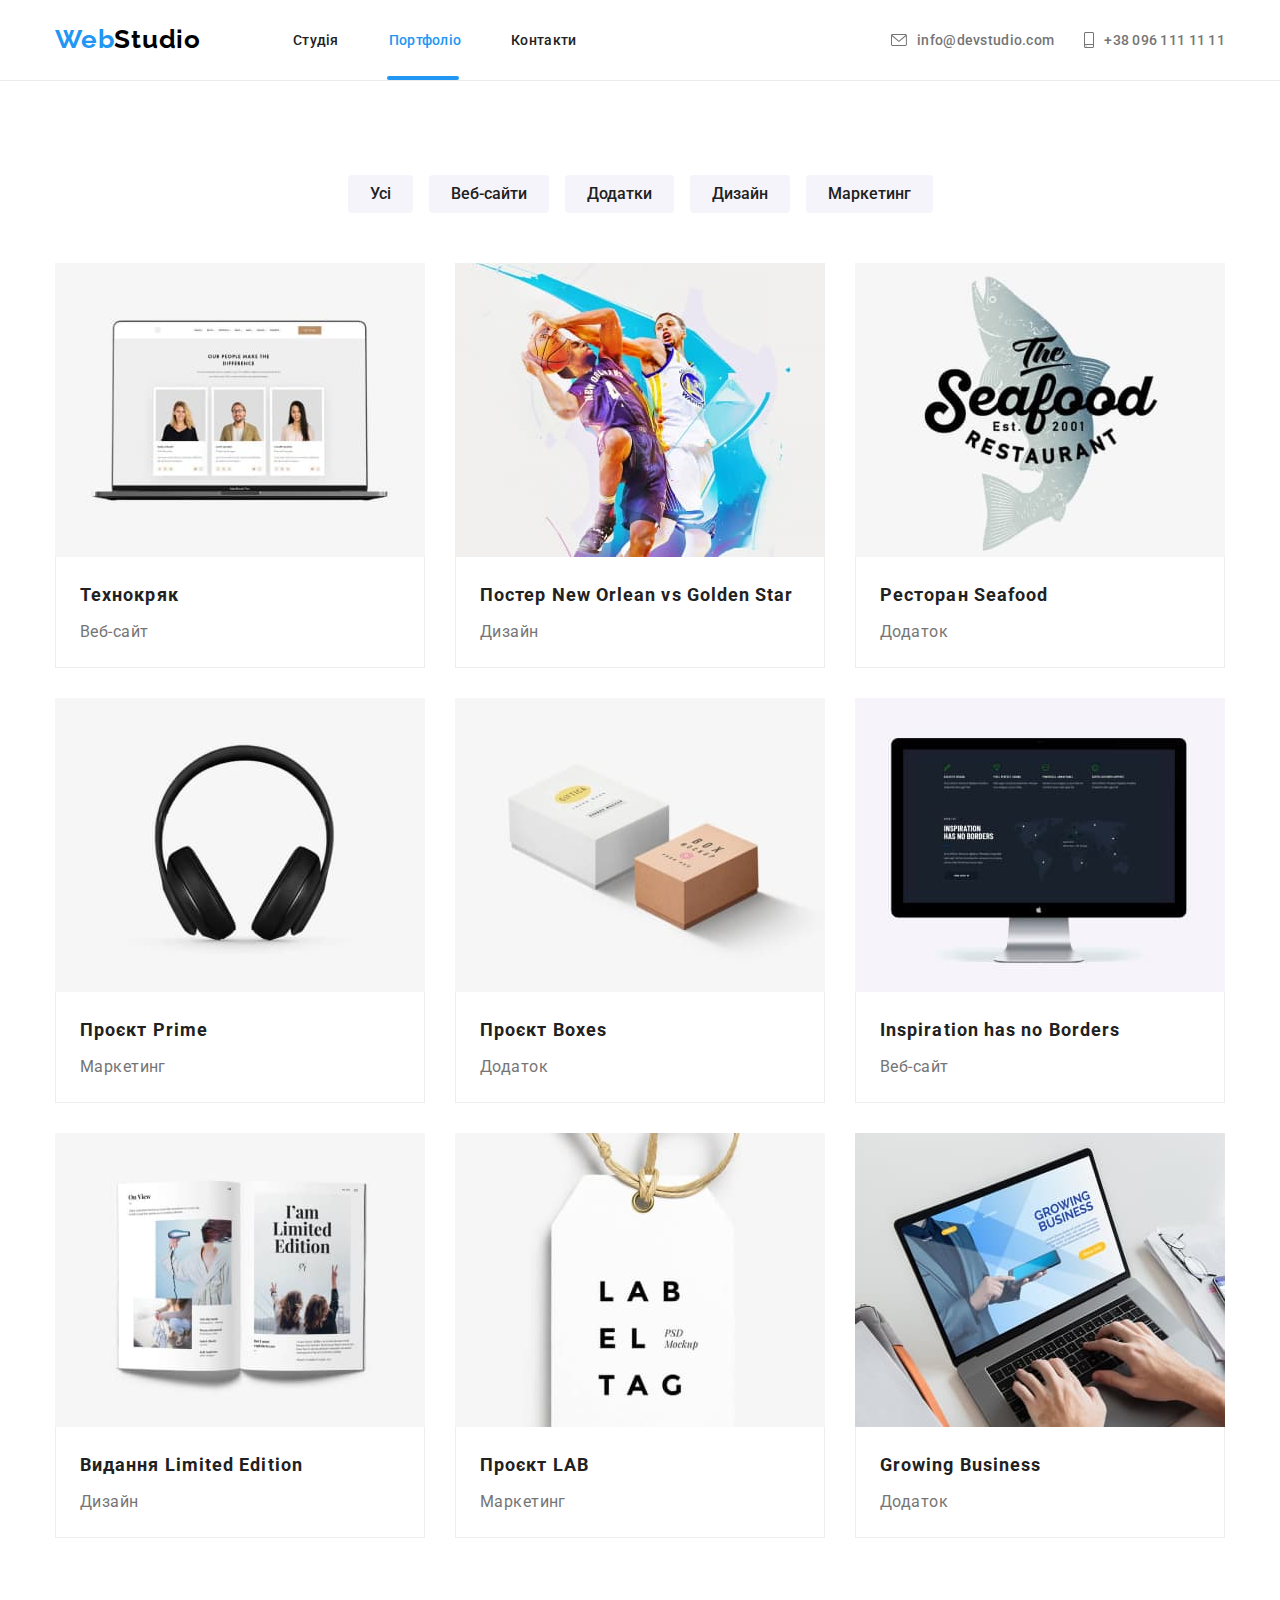
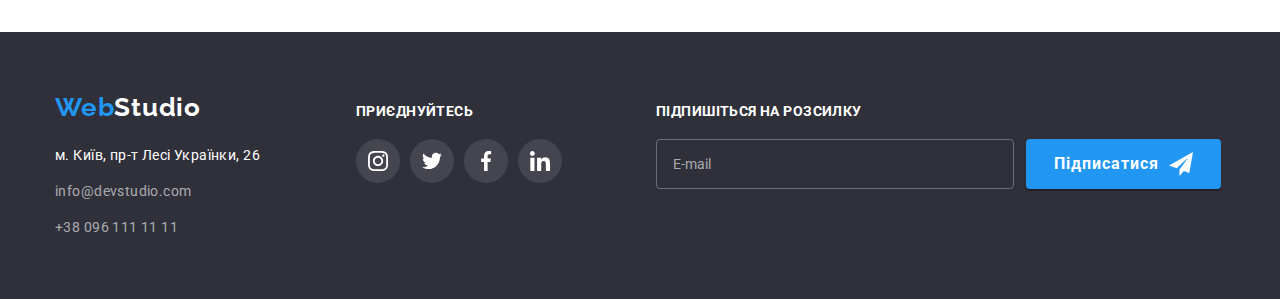
==== commit 74fa8858: "Update portfolio.html" ====
--- a/portfolio.html
+++ b/portfolio.html
@@ -58,10 +58,10 @@
             </div>
             <ul class="header__menu">
               <li class="header__item">
-                <a href="./index.html" class="header__link header__link--current">Студія</a>
+                <a href="./index.html" class="header__link">Студія</a>
               </li>
               <li class="header__item">
-                <a href="./portfolio.html" class="header__link">Портфоліо</a>
+                <a href="./portfolio.html" class="header__link header__link--current">Портфоліо</a>
               </li>
               <li class="header__item">
                 <a href="#" class="header__link">Контакти</a>
--- a/css/main.min.css
+++ b/css/main.min.css
@@ -1 +1 @@
-.visually-hidden{position:absolute;white-space:nowrap;width:1px;height:1px;overflow:hidden;border:0;padding:0;clip:rect(0 0 0 0);-webkit-clip-path:inset(50%);clip-path:inset(50%);margin:-1px}body{color:#212121;background-color:#fff;font-family:"Roboto",sans-serif;font-size:14px;line-height:1.1428571429;letter-spacing:.03em}body.modal-open{overflow:hidden}h1,h2,h3,h4,h5,h6,p,ul{margin:0;padding:0}img{display:block;max-width:100%;height:auto}.list{list-style:none;margin:0;padding:0}.section{padding:60px 0}@media screen and (min-width: 1200px){.section{padding:94px 0}}label{display:-webkit-box;display:-ms-flexbox;display:flex;-webkit-box-align:center;-ms-flex-align:center;align-items:center;margin:0;padding:0}.container{width:480px;margin:0 auto;padding:0 15px}@media screen and (min-width: 768px){.container{width:768px}}@media screen and (min-width: 1200px){.container{width:1200px}}.list-portfolio{margin:0 auto;display:block}@media screen and (min-width: 768px){.list-portfolio{display:-webkit-box;display:-ms-flexbox;display:flex;-ms-flex-wrap:wrap;flex-wrap:wrap;gap:30px}}@media screen and (min-width: 768px){.list-portfolio:nth-child(1){height:440px}}.list-prtfolio__item{display:block;margin-bottom:30px;width:450px}@media screen and (min-width: 768px){.list-prtfolio__item{display:-webkit-box;display:-ms-flexbox;display:flex;-ms-flex-wrap:wrap;flex-wrap:wrap;margin-bottom:0px;-ms-flex-preferred-size:calc(50% - 30px);flex-basis:calc(50% - 30px)}}@media screen and (min-width: 1200px){.list-prtfolio__item{-ms-flex-preferred-size:calc(33.3333333333% - 30px);flex-basis:calc(33.3333333333% - 30px)}}.thumb-card__title{margin-bottom:4px;color:#212121;font-size:18px;line-height:2;letter-spacing:.06em;text-decoration:none}.thumb-card__part{padding:20px 24px;border-right:1px solid #eee;border-bottom:1px solid #eee;border-left:1px solid #eee;width:450px}@media screen and (min-width: 768px){.thumb-card__part{width:354px}}@media screen and (min-width: 1200px){.thumb-card__part{width:370px}}.thumb-card__description{color:#757575;font-size:16px;line-height:1.875;text-decoration:none}.list-portfolio__link{position:relative;display:block;text-decoration:none;margin-bottom:0}.list-portfolio__link:hover,.list-portfolio__link:focus{-webkit-box-shadow:0px 1px 1px rgba(0,0,0,.12),0px 4px 4px rgba(0,0,0,.06),1px 4px 6px rgba(0,0,0,.16);box-shadow:0px 1px 1px rgba(0,0,0,.12),0px 4px 4px rgba(0,0,0,.06),1px 4px 6px rgba(0,0,0,.16)}.thumb-card{position:relative;overflow:hidden;width:450px}@media screen and (min-width: 768px){.thumb-card{width:354px}}@media screen and (min-width: 1200px){.thumb-card{width:370px}}.thumb-card__mobile-portfolio{display:block;width:450px}@media screen and (min-width: 768px){.thumb-card__mobile-portfolio{display:none}}.thumb-card__tablet-portfolio{display:none;width:354px}@media screen and (min-width: 768px)and (max-width: 1200px){.thumb-card__tablet-portfolio{display:block}}.thumb-card__desktop-portfolio{display:none;width:370px}@media screen and (min-width: 1200px){.thumb-card__desktop-portfolio{display:block}}.thumb-card__overlay{position:absolute;width:100%;height:100%;top:0;left:0;color:#fff;background-color:#2196f3;display:-webkit-box;display:-ms-flexbox;display:flex;padding:63px 24px;-webkit-box-align:center;-ms-flex-align:center;align-items:center;-webkit-box-pack:center;-ms-flex-pack:center;justify-content:center;font-size:18px;line-height:1.5555555556;letter-spacing:.03em;-webkit-transform:translateY(100%);transform:translateY(100%);-webkit-transition:color 250ms cubic-bezier(0.4, 0, 0.2, 1),opacity 250ms cubic-bezier(0.4, 0, 0.2, 1),background-color 250ms cubic-bezier(0.4, 0, 0.2, 1),-webkit-transform 250ms cubic-bezier(0.4, 0, 0.2, 1);transition:color 250ms cubic-bezier(0.4, 0, 0.2, 1),opacity 250ms cubic-bezier(0.4, 0, 0.2, 1),background-color 250ms cubic-bezier(0.4, 0, 0.2, 1),-webkit-transform 250ms cubic-bezier(0.4, 0, 0.2, 1);transition:color 250ms cubic-bezier(0.4, 0, 0.2, 1),transform 250ms cubic-bezier(0.4, 0, 0.2, 1),opacity 250ms cubic-bezier(0.4, 0, 0.2, 1),background-color 250ms cubic-bezier(0.4, 0, 0.2, 1);transition:color 250ms cubic-bezier(0.4, 0, 0.2, 1),transform 250ms cubic-bezier(0.4, 0, 0.2, 1),opacity 250ms cubic-bezier(0.4, 0, 0.2, 1),background-color 250ms cubic-bezier(0.4, 0, 0.2, 1),-webkit-transform 250ms cubic-bezier(0.4, 0, 0.2, 1)}.list-portfolio__link:hover .thumb-card__overlay,.list-portfolio__link:focus .thumb-card__overlay{-webkit-transform:translateY(0%);transform:translateY(0%)}.clients-list{display:-webkit-box;display:-ms-flexbox;display:flex;-ms-flex-wrap:wrap;flex-wrap:wrap;gap:30px}.clients__text{margin-bottom:30px;font-size:36px;line-height:1.1666666667;text-align:center;color:#212121}@media screen and (min-width: 1200px){.clients__text{margin-bottom:50px}}.clients-list__link{display:block;text-align:center;fill:#afb1b8;height:92px;width:210px;padding:16px 32px;border:1px solid #afb1b8;border-radius:4px;-webkit-transition:fill 250ms cubic-bezier(0.4, 0, 0.2, 1),border-color 250ms cubic-bezier(0.4, 0, 0.2, 1);transition:fill 250ms cubic-bezier(0.4, 0, 0.2, 1),border-color 250ms cubic-bezier(0.4, 0, 0.2, 1)}@media screen and (min-width: 768px){.clients-list__link{height:92px;width:226px}}@media screen and (min-width: 1200px){.clients-list__link{height:92px;width:170px}}.clients-list__link:hover,.clients-list__link:focus{fill:#2196f3;border-color:#2196f3}.footer{position:relative;margin:0 auto;background-color:#2f303a;padding-top:60px;padding-bottom:60px;width:480px}@media screen and (min-width: 768px){.footer{width:768px;-webkit-box-orient:horizontal;-webkit-box-direction:normal;-ms-flex-direction:row;flex-direction:row;padding-left:76px;padding-right:89px;padding-bottom:276px}}@media screen and (min-width: 1200px){.footer{padding-left:0px;padding-right:0px;padding-bottom:60px;width:1600px}}.footer__container{display:-webkit-box;display:-ms-flexbox;display:flex;-webkit-box-orient:vertical;-webkit-box-direction:normal;-ms-flex-direction:column;flex-direction:column;-webkit-box-pack:baseline;-ms-flex-pack:baseline;justify-content:baseline;-webkit-box-align:center;-ms-flex-align:center;align-items:center}@media screen and (min-width: 768px){.footer__container{-webkit-box-orient:horizontal;-webkit-box-direction:normal;-ms-flex-direction:row;flex-direction:row}}.footer-nav{position:relative;display:-webkit-box;display:-ms-flexbox;display:flex;-webkit-box-orient:vertical;-webkit-box-direction:normal;-ms-flex-direction:column;flex-direction:column;margin-bottom:60px}@media screen and (max-width: 768px){.footer-nav{-webkit-box-align:center;-ms-flex-align:center;align-items:center}}@media screen and (min-width: 768px){.footer-nav{margin-right:165px;margin-bottom:0px}}@media screen and (min-width: 1200px){.footer-nav{margin-right:70px}}.adress{width:232px}@media screen and (max-width: 768px){.adress{text-align:center}}@media screen and (min-width: 1200px){.adress{max-width:231px}}.footer__logo{padding-bottom:28px}@media screen and (min-width: 1200px){.footer__logo{padding-bottom:20px}}.logo__light{color:#fff;-webkit-transition:color 250ms cubic-bezier(0.4, 0, 0.2, 1);transition:color 250ms cubic-bezier(0.4, 0, 0.2, 1)}.footer__logo:hover .logo__light{color:#2196f3}.adress__item{margin-bottom:12px}.adress__link{display:block;color:#fff;line-height:1.7142857143;font-style:normal;text-decoration:none;-webkit-transition:color 250ms cubic-bezier(0.4, 0, 0.2, 1);transition:color 250ms cubic-bezier(0.4, 0, 0.2, 1)}.adress__link:hover,.adress__link:focus{color:#2196f3}.adress__mail{margin-bottom:12px}.adress__contacts-link{display:block;color:rgba(255,255,255,.6);line-height:1.7142857143;font-style:normal;text-decoration:none;-webkit-transition:color 250ms cubic-bezier(0.4, 0, 0.2, 1);transition:color 250ms cubic-bezier(0.4, 0, 0.2, 1)}.adress__contacts-link:hover,.adress__contacts-link:focus{color:#2196f3}.join{display:-webkit-box;display:-ms-flexbox;display:flex;-webkit-box-orient:vertical;-webkit-box-direction:normal;-ms-flex-direction:column;flex-direction:column;width:206px;height:80px;-webkit-box-align:center;-ms-flex-align:center;align-items:center;margin-bottom:60px}@media screen and (min-width: 768px){.join{-webkit-box-align:start;-ms-flex-align:start;align-items:flex-start}}@media screen and (min-width: 1200px){.join{margin-right:94px}}.join__text{display:-webkit-box;display:-ms-flexbox;display:flex;margin-bottom:20px;font-size:14px;font-weight:700;line-height:1.1428571429;letter-spacing:.03em;text-transform:uppercase;text-align:center;color:#fff}.backdrop{position:fixed;top:0;left:0;width:100%;height:100%;opacity:1;background-color:rgba(0,0,0,.2);-webkit-transition:opacity 250ms cubic-bezier(0.4, 0, 0.2, 1),visibility 250ms cubic-bezier(0.4, 0, 0.2, 1);transition:opacity 250ms cubic-bezier(0.4, 0, 0.2, 1),visibility 250ms cubic-bezier(0.4, 0, 0.2, 1);padding:93px 15px;overflow-y:scroll}@media screen and (min-width: 768px){.backdrop{padding:208px 159px}}@media screen and (min-width: 1200px){.backdrop{padding:0}}.backdrop.is-hidden{opacity:0;pointer-events:none;visibility:hidden}.backdrop__modal{display:block;padding:40px;-webkit-transition:background-color 250ms cubic-bezier(0.4, 0, 0.2, 1),-webkit-transform cubic-bezier(0.4, 0, 0.2, 1);transition:background-color 250ms cubic-bezier(0.4, 0, 0.2, 1),-webkit-transform cubic-bezier(0.4, 0, 0.2, 1);transition:background-color 250ms cubic-bezier(0.4, 0, 0.2, 1),transform cubic-bezier(0.4, 0, 0.2, 1);transition:background-color 250ms cubic-bezier(0.4, 0, 0.2, 1),transform cubic-bezier(0.4, 0, 0.2, 1),-webkit-transform cubic-bezier(0.4, 0, 0.2, 1);width:450px;height:609px;background-color:#fff}@media screen and (min-width: 1200px){.backdrop__modal{width:528px;height:581px}}.backdrop.is-hidden .backdrop__modal{-webkit-transform:scale(0.9) translate(-50%, -50%);transform:scale(0.9) translate(-50%, -50%)}.button-close-modal{position:absolute;top:8px;right:8px;padding:4px 3px;display:-webkit-box;display:-ms-flexbox;display:flex;-webkit-box-align:center;-ms-flex-align:center;align-items:center;-webkit-box-pack:center;-ms-flex-pack:center;justify-content:center;width:30px;height:30px;fill:#000;background-color:#fff;border:1px solid rgba(0,0,0,.1);border-radius:50%;cursor:pointer;outline:none}.button-close-modal:hover,.button-close-modal:focus{fill:#2196f3}.form{width:100%}.form__description{font-weight:700;font-size:20px;line-height:1.15;text-align:center;letter-spacing:.03em;margin-bottom:12px}.form__field{margin-bottom:10px}.form__control{position:relative}.form__input{display:block;height:40px;width:100%;padding:14px 15px 14px 42px;border:1px solid rgba(33,33,33,.2);border-radius:4px;outline:none}.form__input:focus{border-color:#2196f3}.form__icon{position:absolute;top:50%;left:12px;-webkit-transform:translateY(-50%);transform:translateY(-50%);fill:currentColor;pointer-events:none}.form__input:focus+.form__icon{color:#2196f3;fill:#2196f3}.form__label{display:block;margin-bottom:4px;text-align:start;color:#757575;font-size:12px;line-height:1.1666666667;letter-spacing:.01em;margin-bottom:4px}.form__textarea-field{margin-bottom:20px}.form__textarea{display:block;width:100%;padding:12px 16px;border:1px solid rgba(33,33,33,.2);border-radius:4px;outline:none;height:120px;resize:none}.form__textarea::-webkit-input-placeholder{position:relative;display:block;color:rgba(117,117,117,.5);font-size:12px;line-height:1.1666666667;letter-spacing:.01em;z-index:3}.form__textarea::-moz-placeholder{position:relative;display:block;color:rgba(117,117,117,.5);font-size:12px;line-height:1.1666666667;letter-spacing:.01em;z-index:3}.form__textarea:-ms-input-placeholder{position:relative;display:block;color:rgba(117,117,117,.5);font-size:12px;line-height:1.1666666667;letter-spacing:.01em;z-index:3}.form__textarea::-ms-input-placeholder{position:relative;display:block;color:rgba(117,117,117,.5);font-size:12px;line-height:1.1666666667;letter-spacing:.01em;z-index:3}.form__textarea::placeholder{position:relative;display:block;color:rgba(117,117,117,.5);font-size:12px;line-height:1.1666666667;letter-spacing:.01em;z-index:3}.form__textarea:focus{border-color:#2196f3}.form__checkbox{margin-bottom:30px;position:relative}.form__checkbox-input{display:block;-webkit-appearance:none;-moz-appearance:none;appearance:none;text-align:center}.form__label-checkbox{position:relative;display:block;text-align:left;padding-left:33px;color:#757575;line-height:1.7142857143;letter-spacing:.03em}.form__label-checkbox::before{display:-webkit-box;display:-ms-flexbox;display:flex;content:"";position:absolute;top:4px;left:13px;-webkit-box-align:center;-ms-flex-align:center;align-items:center;width:16px;height:15px;border:1px solid #212121;border-radius:2px;opacity:1;background-origin:border-box}.form__checkbox-input:checked~.form__label-checkbox::before{opacity:0}.form__checkbox-link{color:#2196f3}.form__icon-checkbox{display:-webkit-inline-box;display:-ms-inline-flexbox;display:inline-flex;position:absolute;top:4px;left:13px;padding:4px 2px 3px 3px;width:16px;height:15px;border:1px;border-color:#2196f3;background-color:#2196f3;background-origin:border-box;opacity:0}.form__checkbox-input:checked+.form__icon-checkbox{border:2px;border-color:#2196f3;background-origin:border-box;background-color:#2196f3;fill:#188ce8;opacity:1}.form__main-button{padding:10px 58px}.form-footer{position:relative;display:-webkit-box;display:-ms-flexbox;display:flex;-webkit-box-orient:vertical;-webkit-box-direction:normal;-ms-flex-direction:column;flex-direction:column;-webkit-box-align:start;-ms-flex-align:start;align-items:flex-start;-webkit-box-pack:baseline;-ms-flex-pack:baseline;justify-content:baseline}@media screen and (min-width: 768px)and (max-width: 1200px){.form-footer{position:absolute;top:248px;left:159px}}@media screen and (min-width: 1200px){.form-footer{position:relative}}.form-footer__field{position:relative}.form-footer__text{width:100%;color:#fff;font-size:14px;font-weight:700;line-height:1.1428571429;letter-spacing:.03em;text-transform:uppercase;margin-bottom:20px;text-align:center}@media screen and (min-width: 1200px){.form-footer__text{text-align:start}}.form-footer__label{display:block}.form-footer__follow{position:relative;display:block;min-width:450px;min-height:50px;padding-left:16px;color:#fff;border:1px solid rgba(255,255,255,.3);border-radius:4px;background-color:inherit;margin-bottom:20px}@media screen and (min-width: 1200px){.form-footer__follow{min-width:358px;margin-bottom:0px}}.form-footer__follow::-webkit-input-placeholder{color:rgba(255,255,255,.6)}.form-footer__follow::-moz-placeholder{color:rgba(255,255,255,.6)}.form-footer__follow:-ms-input-placeholder{color:rgba(255,255,255,.6)}.form-footer__follow::-ms-input-placeholder{color:rgba(255,255,255,.6)}.form-footer__follow::placeholder{color:rgba(255,255,255,.6)}.form-footer__main-button{padding:10px 28px}@media screen and (min-width: 1200px){.form-footer__main-button{position:absolute;left:100%;top:0;-webkit-transform:translatex(12px);transform:translatex(12px)}}.button-form__icon{display:block;margin-left:10px;fill:#fff;width:24px;height:24px}.header{position:relative;background-color:#fff;border-bottom:1px solid #ececec}.header__container{display:-webkit-box;display:-ms-flexbox;display:flex;-webkit-box-align:center;-ms-flex-align:center;align-items:center;-webkit-box-pack:justify;-ms-flex-pack:justify;justify-content:space-between}.header__nav{display:-webkit-box;display:-ms-flexbox;display:flex;-webkit-box-align:center;-ms-flex-align:center;align-items:center;-webkit-box-pack:justify;-ms-flex-pack:justify;justify-content:space-between;background-color:#fff}.header__menu-container{display:none;position:absolute;background-color:#ee0909;padding:48px 40px;text-align:center;font-size:20px;-webkit-box-shadow:0px 4px 8px rgba(0,0,0,.04),0px 2px 4px rgba(0,0,0,.08),0px 1px 3px rgba(0,0,0,.16);box-shadow:0px 4px 8px rgba(0,0,0,.04),0px 2px 4px rgba(0,0,0,.08),0px 1px 3px rgba(0,0,0,.16);height:796px;font-weight:500;font-size:40px;line-height:1.175;letter-spacing:.02em;color:#212121;top:100%;left:0;width:100%}.header__menu-container.is-open{display:block}.header__burger-menu{display:-webkit-inline-box;display:-ms-inline-flexbox;display:inline-flex;text-align:center;-webkit-box-pack:center;-ms-flex-pack:center;justify-content:center;margin:0;padding:0;border:none;background-color:rgba(0,0,0,0)}@media screen and (min-width: 768px){.header__burger-menu{display:none}}.header__burger-menu.is-open .header__icon-close{display:block}.header__burger-menu.is-open .header__icon-menu{display:none}.header__burger-menu .header__icon-close{display:none}.header__link{display:block;padding-top:32px;padding-bottom:32px;color:#212121;font-weight:500;line-height:1.1428571429;letter-spacing:.02em;text-decoration:none;text-decoration:none;-webkit-transition:color 250ms cubic-bezier(0.4, 0, 0.2, 1);transition:color 250ms cubic-bezier(0.4, 0, 0.2, 1)}.header__link:hover,.header__link:focus{color:#2196f3}.header__link--current{color:#2196f3;position:relative}.header__link--current::after{display:block;content:"";width:100%;height:4px;background-color:#2196f3;border-radius:2px;position:absolute;top:76px;left:-2px;-webkit-transition:opacity 250ms cubic-bezier(0.4, 0, 0.2, 1);transition:opacity 250ms cubic-bezier(0.4, 0, 0.2, 1)}.header__menu{display:none;-ms-flex-negative:0;flex-shrink:0;list-style:none;margin:0;padding:0;margin-left:auto}@media screen and (min-width: 768px){.header__menu{display:-webkit-box;display:-ms-flexbox;display:flex}}.header__item:not(:last-child){margin-right:50px}.contacts__mail{display:block;padding-bottom:10px;fill:#757575;color:#757575;font-weight:500;letter-spacing:.02em;text-decoration:none;-webkit-transition:color 250ms cubic-bezier(0.4, 0, 0.2, 1),fill 250ms cubic-bezier(0.4, 0, 0.2, 1);transition:color 250ms cubic-bezier(0.4, 0, 0.2, 1),fill 250ms cubic-bezier(0.4, 0, 0.2, 1)}@media screen and (min-width: 1200px){.contacts__mail{display:-webkit-box;display:-ms-flexbox;display:flex;-webkit-box-align:center;-ms-flex-align:center;align-items:center;padding-bottom:32px;padding-top:32px;margin-right:30px}}.contacts__mail:hover,.contacts__mail:focus{color:#2196f3;fill:#2196f3}.contacts__item{display:-webkit-box;display:-ms-flexbox;display:flex;-webkit-box-align:center;-ms-flex-align:center;align-items:center;-webkit-box-pack:center;-ms-flex-pack:center;justify-content:center}.contacts__icon{margin-right:10px}.contacts{display:none;-ms-flex-negative:0;flex-shrink:0;list-style:none;margin:0;padding:21px 0px;margin-left:auto}@media screen and (min-width: 768px){.contacts{display:-webkit-box;display:-ms-flexbox;display:flex;-webkit-box-orient:vertical;-webkit-box-direction:normal;-ms-flex-direction:column;flex-direction:column}}@media screen and (min-width: 1200px){.contacts{display:-webkit-box;display:-ms-flexbox;display:flex;-webkit-box-orient:horizontal;-webkit-box-direction:normal;-ms-flex-direction:row;flex-direction:row;padding:0}}.contacts__phone{display:block;margin-right:auto;fill:#757575;color:#757575;font-weight:500;letter-spacing:.02em;text-decoration:none;text-decoration:none;-webkit-transition:color 250ms cubic-bezier(0.4, 0, 0.2, 1),fill 250ms cubic-bezier(0.4, 0, 0.2, 1);transition:color 250ms cubic-bezier(0.4, 0, 0.2, 1),fill 250ms cubic-bezier(0.4, 0, 0.2, 1)}@media screen and (min-width: 1200px){.contacts__phone{display:-webkit-box;display:-ms-flexbox;display:flex;text-align:center;-webkit-box-pack:start;-ms-flex-pack:start;justify-content:flex-start;padding-top:32px;padding-bottom:32px}}.contacts__phone:hover,.contacts__phone:focus{color:#2196f3;fill:#2196f3}.hero{text-align:center;padding-top:118px;padding-bottom:118px;background-color:#2f303a}.hero--overlay{height:400px;max-width:480px;margin-left:auto;margin-right:auto;background-image:-webkit-gradient(linear, left top, left bottom, from(rgba(47, 48, 58, 0.4)), to(rgba(47, 48, 58, 0.4))),url(/images/mobile-background-image-hero.jpg);background-image:linear-gradient(rgba(47, 48, 58, 0.4), rgba(47, 48, 58, 0.4)),url(/images/mobile-background-image-hero.jpg);background-repeat:no-repeat;background-position:center;background-size:cover}@media screen and (min-width: 768px){.hero--overlay{height:400px;max-width:768px;margin-left:auto;margin-right:auto;background-image:-webkit-gradient(linear, left top, left bottom, from(rgba(47, 48, 58, 0.4)), to(rgba(47, 48, 58, 0.4))),url(/images/tablet-background-image.jpg);background-image:linear-gradient(rgba(47, 48, 58, 0.4), rgba(47, 48, 58, 0.4)),url(/images/tablet-background-image.jpg)}}@media screen and (min-width: 1200px){.hero--overlay{height:600px;max-width:1600px;margin-left:auto;margin-right:auto;background-image:-webkit-gradient(linear, left top, left bottom, from(rgba(47, 48, 58, 0.4)), to(rgba(47, 48, 58, 0.4))),url(../images/background-image-hero.jpg);background-image:linear-gradient(rgba(47, 48, 58, 0.4), rgba(47, 48, 58, 0.4)),url(../images/background-image-hero.jpg)}}.hero__title{margin:0 auto 30px;max-width:696px;color:#fff;font-weight:900;font-size:26px;line-height:1.6153846154;letter-spacing:.06em;text-transform:uppercase}@media screen and (min-width: 768px){.hero__title{font-size:44px;line-height:1.3636363636}}@media screen and (min-width: 1200px){.hero__title{font-size:44px;line-height:1.3636363636}}.hero__main-button{padding:10px 23px}@media screen and (min-width: 1200px){.hero__main-button{min-width:218px;padding:10px 32px}}.logo{display:block;width:134px;color:#2196f3;font-family:"Raleway",sans-serif;font-weight:700;font-size:24px;line-height:1.1666666667;letter-spacing:.03em;text-decoration:none;-webkit-transition:color 250ms cubic-bezier(0.4, 0, 0.2, 1);transition:color 250ms cubic-bezier(0.4, 0, 0.2, 1)}@media screen and (min-width: 1200px){.logo{width:145px;font-weight:700;font-size:26px;line-height:1.1923076923}}.logo:hover .logo__dark{color:#2196f3}.logo__dark{color:#000;-webkit-transition:color 250ms cubic-bezier(0.4, 0, 0.2, 1);transition:color 250ms cubic-bezier(0.4, 0, 0.2, 1)}.logo:hover .logo__dark,.logo:focus .logo__dark{color:#2196f3}.header__logo{display:block;margin-right:276px;padding-top:16px;padding-bottom:16px}@media screen and (min-width: 768px){.header__logo{margin-right:88px;padding-top:26px;padding-bottom:26px}}@media screen and (min-width: 1200px){.header__logo{margin-right:93px;padding-top:24px;padding-bottom:25px}}.main-button{max-width:200px;height:50px;border:0;border-radius:4px;margin:0 auto;color:#fff;background-color:#2196f3;font-family:inherit;font-weight:700;font-size:16px;line-height:1.875;letter-spacing:.06em;display:-webkit-box;display:-ms-flexbox;display:flex;-webkit-box-align:center;-ms-flex-align:center;align-items:center;-webkit-box-pack:center;-ms-flex-pack:center;justify-content:center;cursor:pointer;-webkit-box-shadow:0px 1px 3px rgba(0,0,0,.12),0px 1px 1px rgba(0,0,0,.14),0px 2px 1px rgba(0,0,0,.2);box-shadow:0px 1px 3px rgba(0,0,0,.12),0px 1px 1px rgba(0,0,0,.14),0px 2px 1px rgba(0,0,0,.2);-webkit-transition:color 250ms cubic-bezier(0.4, 0, 0.2, 1),background-color 250ms cubic-bezier(0.4, 0, 0.2, 1);transition:color 250ms cubic-bezier(0.4, 0, 0.2, 1),background-color 250ms cubic-bezier(0.4, 0, 0.2, 1)}.main-button:hover,.main-button:focus{color:#fff;background-color:#188ce8}.main{background-color:#fff;padding-top:0}@media screen and (min-width: 0px)and (max-width: 1200px){.main{display:none}}.main__title{text-align:center;margin-bottom:50px;font-size:36px;line-height:1.1666666667}.main-container{display:-webkit-box;display:-ms-flexbox;display:flex;-webkit-box-orient:vertical;-webkit-box-direction:normal;-ms-flex-direction:column;flex-direction:column;-webkit-box-pack:start;-ms-flex-pack:start;justify-content:flex-start}.main-cardset{display:-webkit-box;display:-ms-flexbox;display:flex;-webkit-box-orient:horizontal;-webkit-box-direction:normal;-ms-flex-direction:row;flex-direction:row;-webkit-box-pack:start;-ms-flex-pack:start;justify-content:flex-start;margin-top:-30px;margin-left:-30px}.main-card{display:-webkit-box;display:-ms-flexbox;display:flex;margin-top:30px;margin-left:30px;-ms-flex-preferred-size:calc(33.3333333333% - 30px);flex-basis:calc(33.3333333333% - 30px);position:relative}.main-card__text{display:-webkit-box;display:-ms-flexbox;display:flex;-webkit-box-align:center;-ms-flex-align:center;align-items:center;-webkit-box-pack:center;-ms-flex-pack:center;justify-content:center;position:absolute;bottom:0px;left:0px;width:100%;height:70px;color:#fff;background-color:rgba(47,48,58,.8);font-weight:700;line-height:1.1428571429;letter-spacing:.03em;text-transform:uppercase}.network{display:-webkit-box;display:-ms-flexbox;display:flex;width:206px;height:44px;-webkit-box-align:center;-ms-flex-align:center;align-items:center;-webkit-box-pack:justify;-ms-flex-pack:justify;justify-content:space-between;text-transform:uppercase}.network__link{display:-webkit-box;display:-ms-flexbox;display:flex;width:44px;height:44px;border-radius:50%;color:#afb1b8;-webkit-box-align:center;-ms-flex-align:center;align-items:center;-webkit-box-pack:center;-ms-flex-pack:center;justify-content:center;fill:currentColor;-webkit-transition:color 250ms cubic-bezier(0.4, 0, 0.2, 1),fill 250ms cubic-bezier(0.4, 0, 0.2, 1),background-color 250ms cubic-bezier(0.4, 0, 0.2, 1);transition:color 250ms cubic-bezier(0.4, 0, 0.2, 1),fill 250ms cubic-bezier(0.4, 0, 0.2, 1),background-color 250ms cubic-bezier(0.4, 0, 0.2, 1)}.network__link:hover,.network__link:focus{background-color:#2196f3;color:#fff;fill:currentColor}.network__link--painted{background-color:rgba(255,255,255,.1)}.icon--white{fill:#fff}.primary{background-color:var(--hero-color)}.primary-container{display:-webkit-box;display:-ms-flexbox;display:flex}.primary-list{display:-webkit-box;display:-ms-flexbox;display:flex;-ms-flex-wrap:wrap;flex-wrap:wrap;margin-top:-30px;margin-left:-30px;list-style:none}.primary-list__item{display:-webkit-box;display:-ms-flexbox;display:flex;-webkit-box-orient:vertical;-webkit-box-direction:normal;-ms-flex-direction:column;flex-direction:column;width:450px;margin-top:30px;margin-left:30px}@media screen and (min-width: 768px){.primary-list__item{width:354px;-ms-flex-preferred-size:calc(50% - 30px);flex-basis:calc(50% - 30px)}}@media screen and (min-width: 1200px){.primary-list__item{width:270px;margin-top:30px;margin-left:30px;-ms-flex-preferred-size:calc(25% - 30px);flex-basis:calc(25% - 30px)}}.primary-list__icon-background{height:120px;max-width:100%;padding:25px 100px;margin-bottom:30px;background-color:#f5f4fa;border-radius:4px;text-align:center}.primary-list__title{margin-bottom:10px;text-align:center;text-transform:uppercase;font-size:14px}@media screen and (min-width: 768px){.primary-list__title{text-align:start}}.primary-list__description{color:#757575;line-height:1.7142857143}.secondary-buttons{display:-webkit-box;display:-ms-flexbox;display:flex;-webkit-box-align:center;-ms-flex-align:center;align-items:center;-ms-flex-wrap:wrap;flex-wrap:wrap;gap:15px 8px;margin-bottom:40px}@media screen and (min-width: 768px){.secondary-buttons{margin-bottom:30px}}@media screen and (min-width: 1200px){.secondary-buttons{margin-bottom:50px}}.secondary-button{text-align:center;padding:6px 22px;border:0;border-radius:4px;color:#212121;background-color:#f5f4fa;font-family:inherit;font-weight:500;font-size:16px;line-height:1.625;cursor:pointer;-webkit-transition:color 250ms cubic-bezier(0.4, 0, 0.2, 1),background-color 250ms cubic-bezier(0.4, 0, 0.2, 1),-webkit-box-shadow 250ms cubic-bezier(0.4, 0, 0.2, 1);transition:color 250ms cubic-bezier(0.4, 0, 0.2, 1),background-color 250ms cubic-bezier(0.4, 0, 0.2, 1),-webkit-box-shadow 250ms cubic-bezier(0.4, 0, 0.2, 1);transition:color 250ms cubic-bezier(0.4, 0, 0.2, 1),background-color 250ms cubic-bezier(0.4, 0, 0.2, 1),box-shadow 250ms cubic-bezier(0.4, 0, 0.2, 1);transition:color 250ms cubic-bezier(0.4, 0, 0.2, 1),background-color 250ms cubic-bezier(0.4, 0, 0.2, 1),box-shadow 250ms cubic-bezier(0.4, 0, 0.2, 1),-webkit-box-shadow 250ms cubic-bezier(0.4, 0, 0.2, 1)}.secondary-button:hover,.secondary-button:focus{color:#fff;background-color:#2196f3;-webkit-box-shadow:0px 3px 1px rgba(0,0,0,.1),0px 1px 2px rgba(0,0,0,.08),0px 2px 2px rgba(0,0,0,.12);box-shadow:0px 3px 1px rgba(0,0,0,.1),0px 1px 2px rgba(0,0,0,.08),0px 2px 2px rgba(0,0,0,.12)}.secondary-button__item:not(:last-child){margin-right:8px}.secondary{background-color:#f5f4fa}.secondary__title{margin:0 auto 30px;text-align:center;font-size:36px;line-height:1.1666666667}@media screen and (min-width: 1200px){.secondary__title{margin:0 auto 50px}}.secondary-cardset{margin:0 auto}@media screen and (min-width: 768px){.secondary-cardset{display:-webkit-box;display:-ms-flexbox;display:flex;-ms-flex-wrap:wrap;flex-wrap:wrap;margin-top:-30px;margin-left:-30px}}@media screen and (min-width: 1200px){.secondary-cardset{display:-webkit-box;display:-ms-flexbox;display:flex;-ms-flex-wrap:wrap;flex-wrap:wrap;margin-top:-30px;margin-left:-30px}}.secondary-cardset .mobile-1-player{display:block}@media screen and (min-width: 768px){.secondary-cardset .mobile-1-player{display:none}}.secondary-cardset .tablet-1-player{display:none}@media screen and (min-width: 768px)and (max-width: 1200px){.secondary-cardset .tablet-1-player{display:block}}.secondary-cardset .desktop-1-player{display:none}@media screen and (min-width: 1200px){.secondary-cardset .desktop-1-player{display:block}}.secondary-cardset .mobile-2-player{display:block}@media screen and (min-width: 768px){.secondary-cardset .mobile-2-player{display:none}}.secondary-cardset .tablet-2-player{display:none}@media screen and (min-width: 768px)and (max-width: 1200px){.secondary-cardset .tablet-2-player{display:block}}.secondary-cardset .desktop-2-player{display:none}@media screen and (min-width: 1200px){.secondary-cardset .desktop-2-player{display:block}}.secondary-cardset .mobile-3-player{display:block}@media screen and (min-width: 768px){.secondary-cardset .mobile-3-player{display:none}}.secondary-cardset .tablet-3-player{display:none}@media screen and (min-width: 768px)and (max-width: 1200px){.secondary-cardset .tablet-3-player{display:block}}.secondary-cardset .desktop-3-player{display:none}@media screen and (min-width: 1200px){.secondary-cardset .desktop-3-player{display:block}}.secondary-cardset .mobile-4-player{display:block}@media screen and (min-width: 768px){.secondary-cardset .mobile-4-player{display:none}}.secondary-cardset .tablet-4-player{display:none}@media screen and (min-width: 768px)and (max-width: 1200px){.secondary-cardset .tablet-4-player{display:block}}.secondary-cardset .desktop-4-player{display:none}@media screen and (min-width: 1200px){.secondary-cardset .desktop-4-player{display:block}}.secondary-item{display:-webkit-box;display:-ms-flexbox;display:flex;-webkit-box-orient:vertical;-webkit-box-direction:normal;-ms-flex-direction:column;flex-direction:column;margin:0 auto 30px;max-width:450px;-webkit-box-shadow:0px 1px 3px rgba(0,0,0,.12),0px 1px 1px rgba(0,0,0,.14),0px 2px 1px rgba(0,0,0,.2);box-shadow:0px 1px 3px rgba(0,0,0,.12),0px 1px 1px rgba(0,0,0,.14),0px 2px 1px rgba(0,0,0,.2);border-radius:4px}@media screen and (min-width: 768px){.secondary-item{margin-bottom:0;max-width:354px;margin-top:30px;margin-left:30px;-ms-flex-preferred-size:calc(50% - 30px);flex-basis:calc(50% - 30px)}}@media screen and (min-width: 1200px){.secondary-item{margin-bottom:0;max-width:270px;margin-top:30px;margin-left:30px;-ms-flex-preferred-size:calc(25% - 30px);flex-basis:calc(25% - 30px)}}.secondary-item__box{display:-webkit-box;display:-ms-flexbox;display:flex;-webkit-box-orient:vertical;-webkit-box-direction:normal;-ms-flex-direction:column;flex-direction:column;-webkit-box-align:center;-ms-flex-align:center;align-items:center;padding:30px;background-color:#fff}.secondary-item__title{margin-bottom:10px;font-weight:500;font-size:16px;line-height:1.1875}.secondary-item__description{color:#757575;font-size:16px;line-height:1.1875;margin-bottom:16px}/*# sourceMappingURL=main.min.css.map */+.visually-hidden{position:absolute;white-space:nowrap;width:1px;height:1px;overflow:hidden;border:0;padding:0;clip:rect(0 0 0 0);-webkit-clip-path:inset(50%);clip-path:inset(50%);margin:-1px}body{color:#212121;background-color:#fff;font-family:"Roboto",sans-serif;font-size:14px;line-height:1.1428571429;letter-spacing:.03em}body.modal-open{overflow:hidden}h1,h2,h3,h4,h5,h6,p,ul{margin:0;padding:0}img{display:block;max-width:100%;height:auto}.list{list-style:none;margin:0;padding:0}.section{margin:0 auto;padding:60px 0}@media screen and (min-width: 1200px){.section{padding:94px 0}}label{display:-webkit-box;display:-ms-flexbox;display:flex;-webkit-box-align:center;-ms-flex-align:center;align-items:center;margin:0;padding:0}.container{margin:0 auto;padding:0 15px}@media screen and (min-width: 480px){.container{width:480px}}@media screen and (min-width: 768px){.container{width:768px}}@media screen and (min-width: 1200px){.container{width:1200px}}.list-portfolio{margin:0 auto;display:block}@media screen and (min-width: 768px){.list-portfolio{display:-webkit-box;display:-ms-flexbox;display:flex;-ms-flex-wrap:wrap;flex-wrap:wrap;gap:30px}}@media screen and (min-width: 768px){.list-portfolio:nth-child(1){height:440px}}.list-prtfolio__item{display:block;margin-bottom:30px;width:450px}@media screen and (min-width: 768px){.list-prtfolio__item{display:-webkit-box;display:-ms-flexbox;display:flex;-ms-flex-wrap:wrap;flex-wrap:wrap;margin-bottom:0px;-ms-flex-preferred-size:calc(50% - 30px);flex-basis:calc(50% - 30px)}}@media screen and (min-width: 1200px){.list-prtfolio__item{-ms-flex-preferred-size:calc(33.3333333333% - 30px);flex-basis:calc(33.3333333333% - 30px)}}.thumb-card__title{margin-bottom:4px;color:#212121;font-size:18px;line-height:2;letter-spacing:.06em;text-decoration:none}.thumb-card__part{padding:20px 24px;border-right:1px solid #eee;border-bottom:1px solid #eee;border-left:1px solid #eee;width:450px}@media screen and (min-width: 768px){.thumb-card__part{width:354px}}@media screen and (min-width: 1200px){.thumb-card__part{width:370px}}.thumb-card__description{color:#757575;font-size:16px;line-height:1.875;text-decoration:none}.list-portfolio__link{position:relative;display:block;text-decoration:none;margin-bottom:0}.list-portfolio__link:hover,.list-portfolio__link:focus{-webkit-box-shadow:0px 1px 1px rgba(0,0,0,.12),0px 4px 4px rgba(0,0,0,.06),1px 4px 6px rgba(0,0,0,.16);box-shadow:0px 1px 1px rgba(0,0,0,.12),0px 4px 4px rgba(0,0,0,.06),1px 4px 6px rgba(0,0,0,.16)}.thumb-card{position:relative;overflow:hidden;width:450px}@media screen and (min-width: 768px){.thumb-card{width:354px}}@media screen and (min-width: 1200px){.thumb-card{width:370px}}.thumb-card__mobile-portfolio{display:block;width:450px}@media screen and (min-width: 768px){.thumb-card__mobile-portfolio{display:none}}.thumb-card__tablet-portfolio{display:none;width:354px}@media screen and (min-width: 768px)and (max-width: 1200px){.thumb-card__tablet-portfolio{display:block}}.thumb-card__desktop-portfolio{display:none;width:370px}@media screen and (min-width: 1200px){.thumb-card__desktop-portfolio{display:block}}.thumb-card__overlay{position:absolute;width:100%;height:100%;top:0;left:0;color:#fff;background-color:#2196f3;display:-webkit-box;display:-ms-flexbox;display:flex;padding:63px 24px;-webkit-box-align:center;-ms-flex-align:center;align-items:center;-webkit-box-pack:center;-ms-flex-pack:center;justify-content:center;font-size:18px;line-height:1.5555555556;letter-spacing:.03em;-webkit-transform:translateY(100%);transform:translateY(100%);-webkit-transition:color 250ms cubic-bezier(0.4, 0, 0.2, 1),opacity 250ms cubic-bezier(0.4, 0, 0.2, 1),background-color 250ms cubic-bezier(0.4, 0, 0.2, 1),-webkit-transform 250ms cubic-bezier(0.4, 0, 0.2, 1);transition:color 250ms cubic-bezier(0.4, 0, 0.2, 1),opacity 250ms cubic-bezier(0.4, 0, 0.2, 1),background-color 250ms cubic-bezier(0.4, 0, 0.2, 1),-webkit-transform 250ms cubic-bezier(0.4, 0, 0.2, 1);transition:color 250ms cubic-bezier(0.4, 0, 0.2, 1),transform 250ms cubic-bezier(0.4, 0, 0.2, 1),opacity 250ms cubic-bezier(0.4, 0, 0.2, 1),background-color 250ms cubic-bezier(0.4, 0, 0.2, 1);transition:color 250ms cubic-bezier(0.4, 0, 0.2, 1),transform 250ms cubic-bezier(0.4, 0, 0.2, 1),opacity 250ms cubic-bezier(0.4, 0, 0.2, 1),background-color 250ms cubic-bezier(0.4, 0, 0.2, 1),-webkit-transform 250ms cubic-bezier(0.4, 0, 0.2, 1)}.list-portfolio__link:hover .thumb-card__overlay,.list-portfolio__link:focus .thumb-card__overlay{-webkit-transform:translateY(0%);transform:translateY(0%)}.clients-list{display:-webkit-box;display:-ms-flexbox;display:flex;-ms-flex-wrap:wrap;flex-wrap:wrap;gap:30px}.clients__text{margin-bottom:30px;font-size:36px;line-height:1.1666666667;text-align:center;color:#212121}@media screen and (min-width: 1200px){.clients__text{margin-bottom:50px}}.clients-list__link{display:block;text-align:center;fill:#afb1b8;height:92px;width:210px;padding:16px 32px;border:1px solid #afb1b8;border-radius:4px;-webkit-transition:fill 250ms cubic-bezier(0.4, 0, 0.2, 1),border-color 250ms cubic-bezier(0.4, 0, 0.2, 1);transition:fill 250ms cubic-bezier(0.4, 0, 0.2, 1),border-color 250ms cubic-bezier(0.4, 0, 0.2, 1)}@media screen and (min-width: 768px){.clients-list__link{height:92px;width:226px}}@media screen and (min-width: 1200px){.clients-list__link{height:92px;width:170px}}.clients-list__link:hover,.clients-list__link:focus{fill:#2196f3;border-color:#2196f3}.footer{position:relative;margin:0 auto;background-color:#2f303a;padding-top:60px;padding-bottom:60px;width:480px}@media screen and (min-width: 768px){.footer{width:768px;-webkit-box-orient:horizontal;-webkit-box-direction:normal;-ms-flex-direction:row;flex-direction:row;padding-left:76px;padding-right:89px;padding-bottom:276px}}@media screen and (min-width: 1200px){.footer{padding-left:0px;padding-right:0px;padding-bottom:60px;width:100%;max-width:1600px}}.footer__container{display:-webkit-box;display:-ms-flexbox;display:flex;-webkit-box-orient:vertical;-webkit-box-direction:normal;-ms-flex-direction:column;flex-direction:column;-webkit-box-pack:baseline;-ms-flex-pack:baseline;justify-content:baseline;-webkit-box-align:center;-ms-flex-align:center;align-items:center}@media screen and (min-width: 768px){.footer__container{-webkit-box-orient:horizontal;-webkit-box-direction:normal;-ms-flex-direction:row;flex-direction:row}}@media screen and (min-width: 1200px){.footer__container{-webkit-box-align:baseline;-ms-flex-align:baseline;align-items:baseline;-webkit-box-pack:start;-ms-flex-pack:start;justify-content:flex-start}}.footer-nav{position:relative;display:-webkit-box;display:-ms-flexbox;display:flex;-webkit-box-orient:vertical;-webkit-box-direction:normal;-ms-flex-direction:column;flex-direction:column;margin-bottom:60px}@media screen and (max-width: 768px){.footer-nav{-webkit-box-align:center;-ms-flex-align:center;align-items:center}}@media screen and (min-width: 768px){.footer-nav{margin-right:165px;margin-bottom:0px}}@media screen and (min-width: 1200px){.footer-nav{margin-right:70px}}.adress{width:232px}@media screen and (max-width: 768px){.adress{text-align:center}}@media screen and (min-width: 1200px){.adress{max-width:231px}}.footer__logo{padding-bottom:28px}@media screen and (min-width: 1200px){.footer__logo{padding-bottom:20px}}.logo__light{color:#fff;-webkit-transition:color 250ms cubic-bezier(0.4, 0, 0.2, 1);transition:color 250ms cubic-bezier(0.4, 0, 0.2, 1)}.footer__logo:hover .logo__light{color:#2196f3}.adress__item{margin-bottom:12px}.adress__link{display:block;color:#fff;line-height:1.7142857143;font-style:normal;text-decoration:none;-webkit-transition:color 250ms cubic-bezier(0.4, 0, 0.2, 1);transition:color 250ms cubic-bezier(0.4, 0, 0.2, 1)}.adress__link:hover,.adress__link:focus{color:#2196f3}.adress__mail{margin-bottom:12px}.adress__contacts-link{display:block;color:rgba(255,255,255,.6);line-height:1.7142857143;font-style:normal;text-decoration:none;-webkit-transition:color 250ms cubic-bezier(0.4, 0, 0.2, 1);transition:color 250ms cubic-bezier(0.4, 0, 0.2, 1)}.adress__contacts-link:hover,.adress__contacts-link:focus{color:#2196f3}.join{display:-webkit-box;display:-ms-flexbox;display:flex;-webkit-box-orient:vertical;-webkit-box-direction:normal;-ms-flex-direction:column;flex-direction:column;width:206px;height:80px;-webkit-box-align:center;-ms-flex-align:center;align-items:center;margin-left:0px;margin-right:0px;margin-bottom:60px}@media screen and (min-width: 768px){.join{-webkit-box-align:start;-ms-flex-align:start;align-items:flex-start}}@media screen and (min-width: 1200px){.join{margin-right:94px;margin-bottom:0}}.join__text{display:-webkit-box;display:-ms-flexbox;display:flex;margin-bottom:20px;font-size:14px;font-weight:700;line-height:1.1428571429;letter-spacing:.03em;text-transform:uppercase;text-align:center;color:#fff}.backdrop{position:fixed;top:0;left:0;width:100%;height:100%;opacity:1;background-color:rgba(0,0,0,.2);-webkit-transition:opacity 250ms cubic-bezier(0.4, 0, 0.2, 1),visibility 250ms cubic-bezier(0.4, 0, 0.2, 1);transition:opacity 250ms cubic-bezier(0.4, 0, 0.2, 1),visibility 250ms cubic-bezier(0.4, 0, 0.2, 1);padding:93px 15px;overflow-y:scroll}@media screen and (min-width: 768px){.backdrop{padding:208px 159px}}.backdrop.is-hidden{opacity:0;pointer-events:none;visibility:hidden}.backdrop__modal{display:block;padding:40px;margin:0 auto;-webkit-transition:background-color 250ms cubic-bezier(0.4, 0, 0.2, 1),-webkit-transform cubic-bezier(0.4, 0, 0.2, 1);transition:background-color 250ms cubic-bezier(0.4, 0, 0.2, 1),-webkit-transform cubic-bezier(0.4, 0, 0.2, 1);transition:background-color 250ms cubic-bezier(0.4, 0, 0.2, 1),transform cubic-bezier(0.4, 0, 0.2, 1);transition:background-color 250ms cubic-bezier(0.4, 0, 0.2, 1),transform cubic-bezier(0.4, 0, 0.2, 1),-webkit-transform cubic-bezier(0.4, 0, 0.2, 1);width:100%;max-width:450px;height:100%;max-height:609px;background-color:#fff}@media screen and (min-width: 1200px){.backdrop__modal{max-width:528px;max-height:581px;margin:0;position:absolute;top:50%;left:50%;-webkit-transform:translate(-50%, -50%) scale(1);transform:translate(-50%, -50%) scale(1)}}.backdrop.is-hidden .backdrop__modal{-webkit-transform:scale(0.9) translate(-50%, -50%);transform:scale(0.9) translate(-50%, -50%)}.button-close-modal{position:absolute;top:8px;right:8px;padding:4px 3px;display:-webkit-box;display:-ms-flexbox;display:flex;-webkit-box-align:center;-ms-flex-align:center;align-items:center;-webkit-box-pack:center;-ms-flex-pack:center;justify-content:center;width:30px;height:30px;fill:#000;background-color:#fff;border:1px solid rgba(0,0,0,.1);border-radius:50%;cursor:pointer;outline:none}.button-close-modal:hover,.button-close-modal:focus{fill:#2196f3}.form{width:100%}.form__description{font-weight:700;font-size:20px;line-height:1.15;text-align:center;letter-spacing:.03em;margin-bottom:12px}.form__field{margin-bottom:10px}.form__control{position:relative}.form__input{display:block;height:40px;width:100%;padding:14px 15px 14px 42px;border:1px solid rgba(33,33,33,.2);border-radius:4px;outline:none}.form__input:focus{border-color:#2196f3}.form__icon{position:absolute;top:50%;left:12px;-webkit-transform:translateY(-50%);transform:translateY(-50%);fill:currentColor;pointer-events:none}.form__input:focus+.form__icon{color:#2196f3;fill:#2196f3}.form__label{display:block;margin-bottom:4px;text-align:start;color:#757575;font-size:12px;line-height:1.1666666667;letter-spacing:.01em;margin-bottom:4px}.form__textarea-field{margin-bottom:20px}.form__textarea{display:block;width:100%;padding:12px 16px;border:1px solid rgba(33,33,33,.2);border-radius:4px;outline:none;height:120px;resize:none}.form__textarea::-webkit-input-placeholder{position:relative;display:block;color:rgba(117,117,117,.5);font-size:12px;line-height:1.1666666667;letter-spacing:.01em;z-index:3}.form__textarea::-moz-placeholder{position:relative;display:block;color:rgba(117,117,117,.5);font-size:12px;line-height:1.1666666667;letter-spacing:.01em;z-index:3}.form__textarea:-ms-input-placeholder{position:relative;display:block;color:rgba(117,117,117,.5);font-size:12px;line-height:1.1666666667;letter-spacing:.01em;z-index:3}.form__textarea::-ms-input-placeholder{position:relative;display:block;color:rgba(117,117,117,.5);font-size:12px;line-height:1.1666666667;letter-spacing:.01em;z-index:3}.form__textarea::placeholder{position:relative;display:block;color:rgba(117,117,117,.5);font-size:12px;line-height:1.1666666667;letter-spacing:.01em;z-index:3}.form__textarea:focus{border-color:#2196f3}.form__checkbox{margin-bottom:30px;position:relative}.form__checkbox-input{display:block;-webkit-appearance:none;-moz-appearance:none;appearance:none;text-align:center}.form__label-checkbox{position:relative;display:block;text-align:left;padding-left:33px;color:#757575;line-height:1.7142857143;letter-spacing:.03em}.form__label-checkbox::before{display:-webkit-box;display:-ms-flexbox;display:flex;content:"";position:absolute;top:4px;left:13px;-webkit-box-align:center;-ms-flex-align:center;align-items:center;width:16px;height:15px;border:1px solid #212121;border-radius:2px;opacity:1;background-origin:border-box}.form__checkbox-input:checked~.form__label-checkbox::before{opacity:0}.form__checkbox-link{color:#2196f3}.form__icon-checkbox{display:-webkit-inline-box;display:-ms-inline-flexbox;display:inline-flex;position:absolute;top:4px;left:13px;padding:4px 2px 3px 3px;width:16px;height:15px;border:1px;border-color:#2196f3;background-color:#2196f3;background-origin:border-box;opacity:0}.form__checkbox-input:checked+.form__icon-checkbox{border:2px;border-color:#2196f3;background-origin:border-box;background-color:#2196f3;fill:#188ce8;opacity:1}.form__main-button{padding:10px 58px}.form-footer{position:relative;display:-webkit-box;display:-ms-flexbox;display:flex;-webkit-box-orient:vertical;-webkit-box-direction:normal;-ms-flex-direction:column;flex-direction:column;-webkit-box-align:start;-ms-flex-align:start;align-items:flex-start;-webkit-box-pack:baseline;-ms-flex-pack:baseline;justify-content:baseline}@media screen and (min-width: 768px)and (max-width: 1200px){.form-footer{position:absolute;top:248px;left:159px}}@media screen and (min-width: 1200px){.form-footer{position:relative}}.form-footer__field{position:relative}.form-footer__text{width:100%;color:#fff;font-size:14px;font-weight:700;line-height:1.1428571429;letter-spacing:.03em;text-transform:uppercase;margin-bottom:20px;text-align:center}@media screen and (min-width: 1200px){.form-footer__text{text-align:start}}.form-footer__label{display:block}.form-footer__follow{position:relative;display:block;min-width:450px;min-height:50px;padding-left:16px;color:#fff;border:1px solid rgba(255,255,255,.3);border-radius:4px;background-color:inherit;margin-bottom:20px}@media screen and (min-width: 1200px){.form-footer__follow{min-width:358px;margin-bottom:0px}}.form-footer__follow::-webkit-input-placeholder{color:rgba(255,255,255,.6)}.form-footer__follow::-moz-placeholder{color:rgba(255,255,255,.6)}.form-footer__follow:-ms-input-placeholder{color:rgba(255,255,255,.6)}.form-footer__follow::-ms-input-placeholder{color:rgba(255,255,255,.6)}.form-footer__follow::placeholder{color:rgba(255,255,255,.6)}.form-footer__main-button{padding:10px 28px}@media screen and (min-width: 1200px){.form-footer__main-button{position:absolute;left:100%;top:0;-webkit-transform:translatex(12px);transform:translatex(12px)}}.button-form__icon{display:block;margin-left:10px;fill:#fff;width:24px;height:24px}.header{position:relative;background-color:#fff;border-bottom:1px solid #ececec}.header__container{display:-webkit-box;display:-ms-flexbox;display:flex;-webkit-box-align:center;-ms-flex-align:center;align-items:center;-webkit-box-pack:justify;-ms-flex-pack:justify;justify-content:space-between}.header__nav{display:-webkit-box;display:-ms-flexbox;display:flex;-webkit-box-align:center;-ms-flex-align:center;align-items:center;-webkit-box-pack:justify;-ms-flex-pack:justify;justify-content:space-between;background-color:#fff}.menu-container{display:none;position:absolute;background-color:#fff;padding:48px 40px;text-align:start;font-size:20px;-webkit-box-shadow:0px 4px 8px rgba(0,0,0,.04),0px 2px 4px rgba(0,0,0,.08),0px 1px 3px rgba(0,0,0,.16);box-shadow:0px 4px 8px rgba(0,0,0,.04),0px 2px 4px rgba(0,0,0,.08),0px 1px 3px rgba(0,0,0,.16);height:796px;font-weight:500;font-size:40px;line-height:1.175;letter-spacing:.02em;color:#212121;top:100%;left:0;width:100%;z-index:1}.menu-container.is-open{display:block}.menu-container__list{margin-top:274px}.menu-container__item{display:block;padding-bottom:32px;margin:0}.menu-container__mail{display:block;text-decoration:none;color:#2196f3;font-weight:500;font-size:24px;line-height:1.1666666667;letter-spacing:.02em;color:#757575}.menu-container__phone{display:block;text-decoration:none;font-weight:500;font-size:34px;line-height:1.1764705882;letter-spacing:.02em;color:#2196f3}.menu-container__network-flex{display:-webkit-box;display:-ms-flexbox;display:flex}.menu-container__item-network:not(:last-child){margin-right:20px}.menu-container__network{display:block;font-weight:500;font-size:18px;line-height:1.2222222222;letter-spacing:.02em;color:#2196f3;margin:0;padding:0}.header__burger-menu{display:-webkit-inline-box;display:-ms-inline-flexbox;display:inline-flex;text-align:center;-webkit-box-pack:center;-ms-flex-pack:center;justify-content:center;margin:0;padding:0;border:none;background-color:rgba(0,0,0,0)}@media screen and (min-width: 768px){.header__burger-menu{display:none}}.header__burger-menu.is-open .header__icon-close{display:block}.header__burger-menu.is-open .header__icon-menu{display:none}.header__burger-menu .header__icon-close{display:none}.header__button-svg{display:block}.header__icon-close:hover,.header__icon-close:focus{color:#2196f3;translate:color 250 ms cubic-bezier(0.4, 0, 0.2, 1)}.header__link{display:block;padding-bottom:32px;padding-top:0;color:#212121;font-weight:500;line-height:1.1428571429;letter-spacing:.02em;text-decoration:none;text-decoration:none;-webkit-transition:color 250ms cubic-bezier(0.4, 0, 0.2, 1);transition:color 250ms cubic-bezier(0.4, 0, 0.2, 1)}@media screen and (min-width: 768px){.header__link{padding-top:32px}}.header__link:hover,.header__link:focus{color:#2196f3}.header__link--current{color:#2196f3;position:relative}.header__link--current::after{display:block;content:"";width:100%;height:4px;background-color:#2196f3;border-radius:2px;position:absolute;top:76px;left:-2px;-webkit-transition:opacity 250ms cubic-bezier(0.4, 0, 0.2, 1);transition:opacity 250ms cubic-bezier(0.4, 0, 0.2, 1)}@media screen and (max-width: 768px){.header__link--current::after{display:none}}.header__menu{display:none;-ms-flex-negative:0;flex-shrink:0;list-style:none;margin:0;padding:0;margin-left:auto}@media screen and (min-width: 768px){.header__menu{display:-webkit-box;display:-ms-flexbox;display:flex}}.header__item:not(:last-child){margin-right:50px}.contacts__mail{display:block;padding-bottom:10px;fill:#757575;color:#757575;font-weight:500;letter-spacing:.02em;text-decoration:none;-webkit-transition:color 250ms cubic-bezier(0.4, 0, 0.2, 1),fill 250ms cubic-bezier(0.4, 0, 0.2, 1);transition:color 250ms cubic-bezier(0.4, 0, 0.2, 1),fill 250ms cubic-bezier(0.4, 0, 0.2, 1)}@media screen and (min-width: 1200px){.contacts__mail{display:-webkit-box;display:-ms-flexbox;display:flex;-webkit-box-align:center;-ms-flex-align:center;align-items:center;padding-bottom:32px;padding-top:32px;margin-right:30px}}.contacts__mail:hover,.contacts__mail:focus{color:#2196f3;fill:#2196f3}.contacts__item{display:-webkit-box;display:-ms-flexbox;display:flex;-webkit-box-align:center;-ms-flex-align:center;align-items:center;-webkit-box-pack:center;-ms-flex-pack:center;justify-content:center}.contacts__icon{margin-right:10px}.contacts{display:none;-ms-flex-negative:0;flex-shrink:0;list-style:none;margin:0;padding:21px 0px;margin-left:auto}@media screen and (min-width: 768px){.contacts{display:-webkit-box;display:-ms-flexbox;display:flex;-webkit-box-orient:vertical;-webkit-box-direction:normal;-ms-flex-direction:column;flex-direction:column}}@media screen and (min-width: 1200px){.contacts{display:-webkit-box;display:-ms-flexbox;display:flex;-webkit-box-orient:horizontal;-webkit-box-direction:normal;-ms-flex-direction:row;flex-direction:row;padding:0}}.contacts__phone{display:block;margin-right:auto;fill:#757575;color:#757575;font-weight:500;letter-spacing:.02em;text-decoration:none;text-decoration:none;-webkit-transition:color 250ms cubic-bezier(0.4, 0, 0.2, 1),fill 250ms cubic-bezier(0.4, 0, 0.2, 1);transition:color 250ms cubic-bezier(0.4, 0, 0.2, 1),fill 250ms cubic-bezier(0.4, 0, 0.2, 1)}@media screen and (min-width: 1200px){.contacts__phone{display:-webkit-box;display:-ms-flexbox;display:flex;text-align:center;-webkit-box-pack:start;-ms-flex-pack:start;justify-content:flex-start;padding-top:32px;padding-bottom:32px}}.contacts__phone:hover,.contacts__phone:focus{color:#2196f3;fill:#2196f3}.hero{text-align:center;padding-top:118px;padding-bottom:118px;background-color:#2f303a}.hero--overlay{max-width:100%;margin-left:auto;margin-right:auto;background-image:-webkit-gradient(linear, left top, left bottom, from(rgba(47, 48, 58, 0.4)), to(rgba(47, 48, 58, 0.4))),url(/images/mobile-background-image-hero.jpg);background-image:linear-gradient(rgba(47, 48, 58, 0.4), rgba(47, 48, 58, 0.4)),url(/images/mobile-background-image-hero.jpg);background-repeat:no-repeat;background-position:center;background-size:cover}@media screen and (min-device-pixel-ratio: 2),(-webkit-min-device-pixel-ratio: 2),(min-resolution: 192dpi),(min-resolution: 2dppx){.hero--overlay{background-image:-webkit-gradient(linear, left top, left bottom, from(rgba(47, 48, 58, 0.4)), to(rgba(47, 48, 58, 0.4))),url(/images/mobile-background-image-hero@2x.jpg);background-image:linear-gradient(rgba(47, 48, 58, 0.4), rgba(47, 48, 58, 0.4)),url(/images/mobile-background-image-hero@2x.jpg)}}@media screen and (min-width: 768px){.hero--overlay{height:400px;max-width:768px;margin-left:auto;margin-right:auto;background-image:-webkit-gradient(linear, left top, left bottom, from(rgba(47, 48, 58, 0.4)), to(rgba(47, 48, 58, 0.4))),url(/images/tablet-background-image.jpg);background-image:linear-gradient(rgba(47, 48, 58, 0.4), rgba(47, 48, 58, 0.4)),url(/images/tablet-background-image.jpg)}}@media screen and (min-width: 768px)and (min-device-pixel-ratio: 2),(min-width: 768px)and (-webkit-min-device-pixel-ratio: 2),(min-width: 768px)and (min-resolution: 192dpi),(min-width: 768px)and (min-resolution: 2dppx){.hero--overlay{background-image:-webkit-gradient(linear, left top, left bottom, from(rgba(47, 48, 58, 0.4)), to(rgba(47, 48, 58, 0.4))),url("/images/tablet-background-image@2.jpg");background-image:linear-gradient(rgba(47, 48, 58, 0.4), rgba(47, 48, 58, 0.4)),url("/images/tablet-background-image@2.jpg")}}@media screen and (min-width: 1200px){.hero--overlay{height:600px;max-width:1600px;margin-left:auto;margin-right:auto;background-image:-webkit-gradient(linear, left top, left bottom, from(rgba(47, 48, 58, 0.4)), to(rgba(47, 48, 58, 0.4))),url(../images/background-image-hero.jpg);background-image:linear-gradient(rgba(47, 48, 58, 0.4), rgba(47, 48, 58, 0.4)),url(../images/background-image-hero.jpg)}}@media screen and (min-width: 1200px)and (min-device-pixel-ratio: 2),(min-width: 1200px)and (-webkit-min-device-pixel-ratio: 2),(min-width: 1200px)and (min-resolution: 192dpi),(min-width: 1200px)and (min-resolution: 2dppx){.hero--overlay{background-image:-webkit-gradient(linear, left top, left bottom, from(rgba(47, 48, 58, 0.4)), to(rgba(47, 48, 58, 0.4))),url("/images/background-image-hero@2.jpg");background-image:linear-gradient(rgba(47, 48, 58, 0.4), rgba(47, 48, 58, 0.4)),url("/images/background-image-hero@2.jpg")}}.hero__title{margin:0 auto 30px;max-width:696px;color:#fff;font-weight:900;font-size:26px;line-height:1.6153846154;letter-spacing:.06em;text-transform:uppercase}@media screen and (min-width: 768px){.hero__title{font-size:44px;line-height:calc 1.3636363636}}@media screen and (min-width: 1200px){.hero__title{font-size:44px}}.hero__main-button{padding:10px 23px}@media screen and (min-width: 1200px){.hero__main-button{min-width:218px;padding:10px 32px}}.logo{display:block;width:134px;color:#2196f3;font-family:"Raleway",sans-serif;font-weight:700;font-size:24px;line-height:1.1666666667;letter-spacing:.03em;text-decoration:none;-webkit-transition:color 250ms cubic-bezier(0.4, 0, 0.2, 1);transition:color 250ms cubic-bezier(0.4, 0, 0.2, 1)}@media screen and (min-width: 1200px){.logo{width:145px;font-weight:700;font-size:26px;line-height:1.1923076923}}.logo:hover .logo__dark{color:#2196f3}.logo__dark{color:#000;-webkit-transition:color 250ms cubic-bezier(0.4, 0, 0.2, 1);transition:color 250ms cubic-bezier(0.4, 0, 0.2, 1)}.logo:hover .logo__dark,.logo:focus .logo__dark{color:#2196f3}.header__logo{display:block;margin-right:276px;padding-top:16px;padding-bottom:16px}@media screen and (min-width: 768px){.header__logo{margin-right:88px;padding-top:26px;padding-bottom:26px}}@media screen and (min-width: 1200px){.header__logo{margin-right:93px;padding-top:24px;padding-bottom:25px}}.main-button{max-width:200px;height:50px;border:0;border-radius:4px;margin:0 auto;color:#fff;background-color:#2196f3;font-family:inherit;font-weight:700;font-size:16px;line-height:1.875;letter-spacing:.06em;display:-webkit-box;display:-ms-flexbox;display:flex;-webkit-box-align:center;-ms-flex-align:center;align-items:center;-webkit-box-pack:center;-ms-flex-pack:center;justify-content:center;cursor:pointer;-webkit-box-shadow:0px 1px 3px rgba(0,0,0,.12),0px 1px 1px rgba(0,0,0,.14),0px 2px 1px rgba(0,0,0,.2);box-shadow:0px 1px 3px rgba(0,0,0,.12),0px 1px 1px rgba(0,0,0,.14),0px 2px 1px rgba(0,0,0,.2);-webkit-transition:color 250ms cubic-bezier(0.4, 0, 0.2, 1),background-color 250ms cubic-bezier(0.4, 0, 0.2, 1);transition:color 250ms cubic-bezier(0.4, 0, 0.2, 1),background-color 250ms cubic-bezier(0.4, 0, 0.2, 1)}.main-button:hover,.main-button:focus{color:#fff;background-color:#188ce8}.main{background-color:#fff;padding-top:0}@media screen and (min-width: 0px)and (max-width: 1200px){.main{display:none}}.main__title{text-align:center;margin-bottom:50px;font-size:36px;line-height:1.1666666667}.main-container{display:-webkit-box;display:-ms-flexbox;display:flex;-webkit-box-orient:vertical;-webkit-box-direction:normal;-ms-flex-direction:column;flex-direction:column;-webkit-box-pack:start;-ms-flex-pack:start;justify-content:flex-start}.main-cardset{display:-webkit-box;display:-ms-flexbox;display:flex;-webkit-box-orient:horizontal;-webkit-box-direction:normal;-ms-flex-direction:row;flex-direction:row;-webkit-box-pack:start;-ms-flex-pack:start;justify-content:flex-start;margin-top:-30px;margin-left:-30px}.main-card{display:-webkit-box;display:-ms-flexbox;display:flex;margin-top:30px;margin-left:30px;-ms-flex-preferred-size:calc(33.3333333333% - 30px);flex-basis:calc(33.3333333333% - 30px);position:relative}.main-card__text{display:-webkit-box;display:-ms-flexbox;display:flex;-webkit-box-align:center;-ms-flex-align:center;align-items:center;-webkit-box-pack:center;-ms-flex-pack:center;justify-content:center;position:absolute;bottom:0px;left:0px;width:100%;height:70px;color:#fff;background-color:rgba(47,48,58,.8);font-weight:700;line-height:1.1428571429;letter-spacing:.03em;text-transform:uppercase}.network{display:-webkit-box;display:-ms-flexbox;display:flex;width:206px;height:44px;-webkit-box-align:center;-ms-flex-align:center;align-items:center;-webkit-box-pack:justify;-ms-flex-pack:justify;justify-content:space-between;text-transform:uppercase}.network__link{display:-webkit-box;display:-ms-flexbox;display:flex;width:44px;height:44px;border-radius:50%;color:#afb1b8;-webkit-box-align:center;-ms-flex-align:center;align-items:center;-webkit-box-pack:center;-ms-flex-pack:center;justify-content:center;fill:currentColor;-webkit-transition:color 250ms cubic-bezier(0.4, 0, 0.2, 1),fill 250ms cubic-bezier(0.4, 0, 0.2, 1),background-color 250ms cubic-bezier(0.4, 0, 0.2, 1);transition:color 250ms cubic-bezier(0.4, 0, 0.2, 1),fill 250ms cubic-bezier(0.4, 0, 0.2, 1),background-color 250ms cubic-bezier(0.4, 0, 0.2, 1)}.network__link:hover,.network__link:focus{background-color:#2196f3;color:#fff;fill:currentColor}.network__link--painted{background-color:rgba(255,255,255,.1)}.icon--white{fill:#fff}.primary{background-color:var(--hero-color)}.primary-container{display:-webkit-box;display:-ms-flexbox;display:flex}.primary-list{display:-webkit-box;display:-ms-flexbox;display:flex;-ms-flex-wrap:wrap;flex-wrap:wrap;margin-top:-30px;margin-left:-30px;list-style:none}.primary-list__item{display:-webkit-box;display:-ms-flexbox;display:flex;-webkit-box-orient:vertical;-webkit-box-direction:normal;-ms-flex-direction:column;flex-direction:column;max-width:450px;margin-top:30px;margin-left:30px}@media screen and (min-width: 768px){.primary-list__item{width:354px;-ms-flex-preferred-size:calc(50% - 30px);flex-basis:calc(50% - 30px)}}@media screen and (min-width: 1200px){.primary-list__item{width:270px;margin-top:30px;margin-left:30px;-ms-flex-preferred-size:calc(25% - 30px);flex-basis:calc(25% - 30px)}}.primary-list__icon-background{height:120px;max-width:100%;padding:25px 100px;margin-bottom:30px;background-color:#f5f4fa;border-radius:4px;text-align:center}.primary-list__title{margin-bottom:10px;text-align:center;text-transform:uppercase;font-size:14px}@media screen and (min-width: 768px){.primary-list__title{text-align:start}}.primary-list__description{color:#757575;line-height:1.7142857143}.secondary-buttons{display:-webkit-box;display:-ms-flexbox;display:flex;-webkit-box-align:center;-ms-flex-align:center;align-items:center;-ms-flex-wrap:wrap;flex-wrap:wrap;gap:15px 8px;margin-bottom:40px}@media screen and (min-width: 768px){.secondary-buttons{margin-bottom:30px;-webkit-box-pack:center;-ms-flex-pack:center;justify-content:center}}@media screen and (min-width: 1200px){.secondary-buttons{margin-bottom:50px}}.secondary-button{text-align:center;padding:6px 22px;border:0;border-radius:4px;color:#212121;background-color:#f5f4fa;font-family:inherit;font-weight:500;font-size:16px;line-height:1.625;cursor:pointer;-webkit-transition:color 250ms cubic-bezier(0.4, 0, 0.2, 1),background-color 250ms cubic-bezier(0.4, 0, 0.2, 1),-webkit-box-shadow 250ms cubic-bezier(0.4, 0, 0.2, 1);transition:color 250ms cubic-bezier(0.4, 0, 0.2, 1),background-color 250ms cubic-bezier(0.4, 0, 0.2, 1),-webkit-box-shadow 250ms cubic-bezier(0.4, 0, 0.2, 1);transition:color 250ms cubic-bezier(0.4, 0, 0.2, 1),background-color 250ms cubic-bezier(0.4, 0, 0.2, 1),box-shadow 250ms cubic-bezier(0.4, 0, 0.2, 1);transition:color 250ms cubic-bezier(0.4, 0, 0.2, 1),background-color 250ms cubic-bezier(0.4, 0, 0.2, 1),box-shadow 250ms cubic-bezier(0.4, 0, 0.2, 1),-webkit-box-shadow 250ms cubic-bezier(0.4, 0, 0.2, 1)}.secondary-button:hover,.secondary-button:focus{color:#fff;background-color:#2196f3;-webkit-box-shadow:0px 3px 1px rgba(0,0,0,.1),0px 1px 2px rgba(0,0,0,.08),0px 2px 2px rgba(0,0,0,.12);box-shadow:0px 3px 1px rgba(0,0,0,.1),0px 1px 2px rgba(0,0,0,.08),0px 2px 2px rgba(0,0,0,.12)}.secondary-button__item:not(:last-child){margin-right:8px}.secondary{background-color:#f5f4fa}.secondary__title{margin:0 auto 30px;text-align:center;font-size:36px;line-height:1.1666666667}@media screen and (min-width: 1200px){.secondary__title{margin:0 auto 50px}}.secondary-cardset{margin:0 auto}@media screen and (min-width: 768px){.secondary-cardset{display:-webkit-box;display:-ms-flexbox;display:flex;-ms-flex-wrap:wrap;flex-wrap:wrap;margin-top:-30px;margin-left:-30px}}@media screen and (min-width: 1200px){.secondary-cardset{display:-webkit-box;display:-ms-flexbox;display:flex;-ms-flex-wrap:wrap;flex-wrap:wrap;margin-top:-30px;margin-left:-30px}}.secondary-cardset .mobile-1-player{display:block}@media screen and (min-width: 768px){.secondary-cardset .mobile-1-player{display:none}}.secondary-cardset .tablet-1-player{display:none}@media screen and (min-width: 768px)and (max-width: 1200px){.secondary-cardset .tablet-1-player{display:block}}.secondary-cardset .desktop-1-player{display:none}@media screen and (min-width: 1200px){.secondary-cardset .desktop-1-player{display:block}}.secondary-cardset .mobile-2-player{display:block}@media screen and (min-width: 768px){.secondary-cardset .mobile-2-player{display:none}}.secondary-cardset .tablet-2-player{display:none}@media screen and (min-width: 768px)and (max-width: 1200px){.secondary-cardset .tablet-2-player{display:block}}.secondary-cardset .desktop-2-player{display:none}@media screen and (min-width: 1200px){.secondary-cardset .desktop-2-player{display:block}}.secondary-cardset .mobile-3-player{display:block}@media screen and (min-width: 768px){.secondary-cardset .mobile-3-player{display:none}}.secondary-cardset .tablet-3-player{display:none}@media screen and (min-width: 768px)and (max-width: 1200px){.secondary-cardset .tablet-3-player{display:block}}.secondary-cardset .desktop-3-player{display:none}@media screen and (min-width: 1200px){.secondary-cardset .desktop-3-player{display:block}}.secondary-cardset .mobile-4-player{display:block}@media screen and (min-width: 768px){.secondary-cardset .mobile-4-player{display:none}}.secondary-cardset .tablet-4-player{display:none}@media screen and (min-width: 768px)and (max-width: 1200px){.secondary-cardset .tablet-4-player{display:block}}.secondary-cardset .desktop-4-player{display:none}@media screen and (min-width: 1200px){.secondary-cardset .desktop-4-player{display:block}}.secondary-item{display:-webkit-box;display:-ms-flexbox;display:flex;-webkit-box-orient:vertical;-webkit-box-direction:normal;-ms-flex-direction:column;flex-direction:column;margin:0 auto 30px;max-width:450px;-webkit-box-shadow:0px 1px 3px rgba(0,0,0,.12),0px 1px 1px rgba(0,0,0,.14),0px 2px 1px rgba(0,0,0,.2);box-shadow:0px 1px 3px rgba(0,0,0,.12),0px 1px 1px rgba(0,0,0,.14),0px 2px 1px rgba(0,0,0,.2);border-radius:4px}@media screen and (min-width: 768px){.secondary-item{margin-bottom:0;max-width:354px;margin-top:30px;margin-left:30px;-ms-flex-preferred-size:calc(50% - 30px);flex-basis:calc(50% - 30px)}}@media screen and (min-width: 1200px){.secondary-item{margin-bottom:0;max-width:270px;margin-top:30px;margin-left:30px;-ms-flex-preferred-size:calc(25% - 30px);flex-basis:calc(25% - 30px)}}.secondary-item__box{display:-webkit-box;display:-ms-flexbox;display:flex;-webkit-box-orient:vertical;-webkit-box-direction:normal;-ms-flex-direction:column;flex-direction:column;-webkit-box-align:center;-ms-flex-align:center;align-items:center;padding:30px;background-color:#fff}.secondary-item__title{margin-bottom:10px;font-weight:500;font-size:16px;line-height:1.1875}.secondary-item__description{color:#757575;font-size:16px;line-height:1.1875;margin-bottom:16px}/*# sourceMappingURL=main.min.css.map */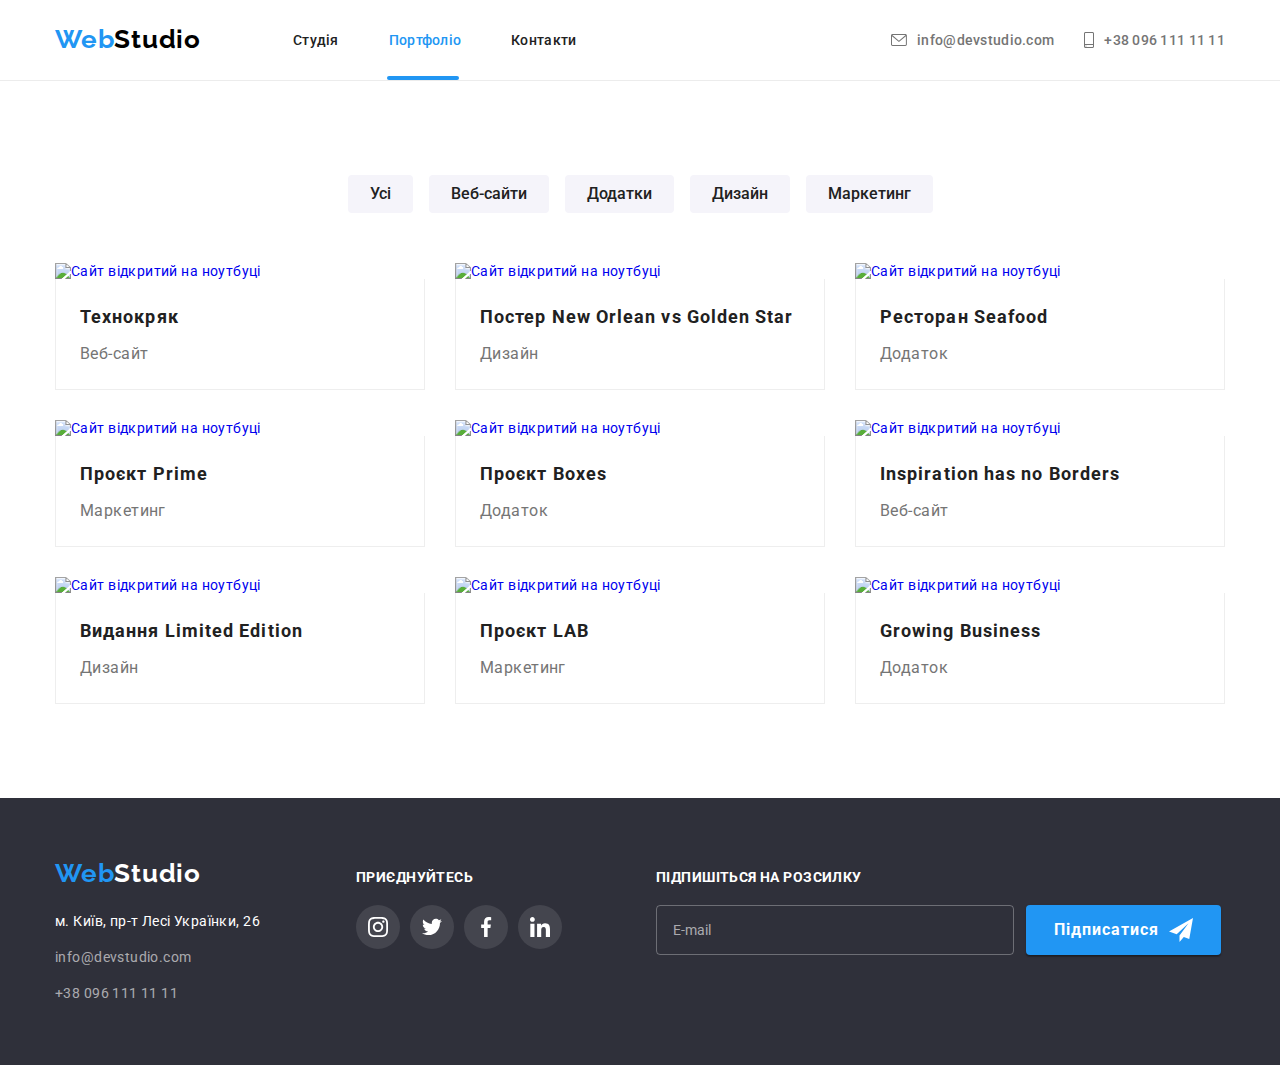
==== commit 70fe60d4: "Update portfolio.html" ====
--- a/portfolio.html
+++ b/portfolio.html
@@ -121,24 +121,28 @@
                 class="list-portfolio__link"
               >
                 <div class="thumb-card">
-                  <img
-                    class="thumb-card__mobile-portfolio"
-                    src="./images/mobile-portfolio-1-laptop-whith-open-site.jpg"
-                    alt="Сайт відкритий на ноутбуці"
-                    width="450"
-                  />
-                  <img
-                    class="thumb-card__tablet-portfolio"
-                    src="./images/tablet-portfolio-1-laptop-whith-open-site.jpg"
-                    alt="Сайт відкритий на ноутбуці"
-                    width="354"
-                  />
-                  <img
-                    class="thumb-card__desktop-portfolio"
-                    src="./images/portfolio-1-laptop-whith-open-site.jpg"
-                    alt="Сайт відкритий на ноутбуці"
-                    width="370"
-                  />
+                  <picture>
+                    <source
+                     srcset="./images/mobile-portfolio-1-laptop-whith-open-site.jpg 1x, ./images/mobile-portfolio-1-laptop-whith-open-site-2x.jpg 2x "
+                      src="./images/mobile-portfolio-1-laptop-whith-open-site.jpg"
+                      media="(max-width: 767px)"
+                    />
+                    <source
+                     srcset="./images/tablet-portfolio-1-laptop-whith-open-site.jpg 1x, ./images/tablet-portfolio-1-laptop-whith-open-site-2x.jpg 2x "
+                      src="./images/tablet-portfolio-1-laptop-whith-open-site.jpg"
+                      media="(max-width: 1199px)"
+                    />
+                    <source
+                      srcset="./images/desktop-portfolio-1-laptop-whith-open-site.jpg 1x, ./images/desktop-portfolio-1-laptop-whith-open-site-2x.jpg 2x "
+                      src="./images/desktop-portfolio-1-laptop-whith-open-site.jpg"
+                      media="(min-width: 1200px)"
+                    />
+                    <img
+                      srcset="./images/mobile-portfolio-1-laptop-whith-open-site.jpg 1x, ./images/mobile-portfolio-1-laptop-whith-open-site-2x.jpg 2x "
+                      src="./images/mobile-portfolio-2-laptop-whith-open-site.jpg"
+                      alt="Сайт відкритий на ноутбуці"
+                    />
+                  </picture>
                   <p class="thumb-card__overlay">
                     Ресурс пропонує комплексні пропозиції з різним рівнем функціоналу та сервісів.
                     Все це дозволить відвідувачу отримати вичерпні відомості про компанію чи
@@ -159,24 +163,28 @@
                 class="list-portfolio__link"
               >
                 <div class="thumb-card">
-                  <img
-                    class="thumb-card__mobile-portfolio"
-                    src="./images/mobile-portfolio-2-laptop-whith-open-site.jpg"
-                    alt="Два баскетболісти"
-                    width="450"
-                  />
-                  <img
-                    class="thumb-card__tablet-portfolio"
-                    src="./images/tablet-portfolio-2-laptop-whith-open-site.jpg"
-                    alt="Два баскетболісти"
-                    width="354"
-                  />
-                  <img
-                    class="thumb-card__desktop-portfolio"
-                    src="./images/portfolio-2-basketball-players.jpg"
-                    alt="Два баскетболісти"
-                    width="370"
-                  />
+                  <picture>
+                    <source
+                     srcset="./images/mobile-portfolio-2-laptop-whith-open-site.jpg 1x, ./images/mobile-portfolio-2-laptop-whith-open-site-2x.jpg 2x "
+                      src="./images/mobile-portfolio-2-laptop-whith-open-site.jpg"
+                      media="(max-width: 767px)"
+                    />
+                    <source
+                     srcset="./images/tablet-portfolio-2-laptop-whith-open-site.jpg 1x, ./images/tablet-portfolio-2-laptop-whith-open-site-2x.jpg 2x "
+                      src="./images/tablet-portfolio-2-laptop-whith-open-site.jpg"
+                      media="(max-width: 1199px)"
+                    />
+                    <source
+                      srcset="./images/desktop-portfolio-2-laptop-whith-open-site.jpg 1x, ./images/desktop-portfolio-2-laptop-whith-open-site-2x.jpg 2x "
+                      src="./images/desktop-portfolio-2-laptop-whith-open-site.jpg"
+                      media="(min-width: 1200px)"
+                    />
+                    <img
+                      srcset="./images/mobile-portfolio-2-laptop-whith-open-site.jpg 1x, ./images/mobile-portfolio-2-laptop-whith-open-site-2x.jpg 2x "
+                      src="./images/mobile-portfolio-2-laptop-whith-open-site.jpg"
+                      alt="Сайт відкритий на ноутбуці"
+                    />
+                  </picture>
                   <p class="thumb-card__overlay">
                     Ресурс пропонує комплексні пропозиції з різним рівнем функціоналу та сервісів.
                     Все це дозволить відвідувачу отримати вичерпні відомості про компанію чи
@@ -197,24 +205,28 @@
                 class="list-portfolio__link"
               >
                 <div class="thumb-card">
-                  <img
-                    class="thumb-card__mobile-portfolio"
-                    src="./images/mobile-portfolio-3-laptop-whith-open-site.jpg"
-                    alt="Сіра риба"
-                    width="450"
-                  />
-                  <img
-                    class="thumb-card__tablet-portfolio"
-                    src="./images/tablet-portfolio-3-laptop-whith-open-site.jpg"
-                    alt="Сіра риба"
-                    width="354"
-                  />
-                  <img
-                    class="thumb-card__desktop-portfolio"
-                    src="./images/portfolio-3-logo-seafood.jpg"
-                    alt="Сіра риба"
-                    width="370"
-                  />
+                   <picture>
+                    <source
+                     srcset="./images/mobile-portfolio-3-laptop-whith-open-site.jpg 1x, ./images/mobile-portfolio-3-laptop-whith-open-site-2x.jpg 2x "
+                      src="./images/mobile-portfolio-3-laptop-whith-open-site.jpg"
+                      media="(max-width: 767px)"
+                    />
+                    <source
+                     srcset="./images/tablet-portfolio-3-laptop-whith-open-site.jpg 1x, ./images/tablet-portfolio-3-laptop-whith-open-site-2x.jpg 2x "
+                      src="./images/tablet-portfolio-3-laptop-whith-open-site.jpg"
+                      media="(max-width: 1199px)"
+                    />
+                    <source
+                      srcset="./images/desktop-portfolio-3-laptop-whith-open-site.jpg 1x, ./images/desktop-portfolio-3-laptop-whith-open-site-2x.jpg 2x "
+                      src="./images/desktop-portfolio-3-laptop-whith-open-site.jpg"
+                      media="(min-width: 1200px)"
+                    />
+                    <img
+                      srcset="./images/mobile-portfolio-3-laptop-whith-open-site.jpg 1x, ./images/mobile-portfolio-3-laptop-whith-open-site-2x.jpg 2x "
+                      src="./images/mobile-portfolio-3-laptop-whith-open-site.jpg"
+                      alt="Сайт відкритий на ноутбуці"
+                    />
+                  </picture>
                   <p class="thumb-card__overlay">
                     Ресурс пропонує комплексні пропозиції з різним рівнем функціоналу та сервісів.
                     Все це дозволить відвідувачу отримати вичерпні відомості про компанію чи
@@ -235,24 +247,28 @@
                 class="list-portfolio__link"
               >
                 <div class="thumb-card">
-                  <img
-                    class="thumb-card__mobile-portfolio"
-                    src="./images/mobile-portfolio-4-laptop-whith-open-site.jpg"
-                    alt="Великі чорні навушники"
-                    width="450"
-                  />
-                  <img
-                    class="thumb-card__tablet-portfolio"
-                    src="./images/tablet-portfolio-4-laptop-whith-open-site.jpg"
-                    alt="Великі чорні навушники"
-                    width="354"
-                  />
-                  <img
-                    class="thumb-card__desktop-portfolio"
-                    src="./images/portfolio-4-headphone.jpg"
-                    alt="Великі чорні навушники"
-                    width="370"
-                  />
+                 <picture>
+                    <source
+                     srcset="./images/mobile-portfolio-4-laptop-whith-open-site.jpg 1x, ./images/mobile-portfolio-4-laptop-whith-open-site-2x.jpg 2x "
+                      src="./images/mobile-portfolio-4-laptop-whith-open-site.jpg"
+                      media="(max-width: 767px)"
+                    />
+                    <source
+                     srcset="./images/tablet-portfolio-4-laptop-whith-open-site.jpg 1x, ./images/tablet-portfolio-4-laptop-whith-open-site-2x.jpg 2x "
+                      src="./images/tablet-portfolio-4-laptop-whith-open-site.jpg"
+                      media="(max-width: 1199px)"
+                    />
+                    <source
+                      srcset="./images/desktop-portfolio-4-laptop-whith-open-site.jpg 1x, ./images/desktop-portfolio-4-laptop-whith-open-site-2x.jpg 2x "
+                      src="./images/desktop-portfolio-4-laptop-whith-open-site.jpg"
+                      media="(min-width: 1200px)"
+                    />
+                    <img
+                      srcset="./images/mobile-portfolio-4-laptop-whith-open-site.jpg 1x, ./images/mobile-portfolio-4-laptop-whith-open-site-2x.jpg 2x "
+                      src="./images/mobile-portfolio-4-laptop-whith-open-site.jpg"
+                      alt="Сайт відкритий на ноутбуці"
+                    />
+                  </picture>
                   <p class="thumb-card__overlay">
                     Ресурс пропонує комплексні пропозиції з різним рівнем функціоналу та сервісів.
                     Все це дозволить відвідувачу отримати вичерпні відомості про компанію чи
@@ -273,24 +289,28 @@
                 class="list-portfolio__link"
               >
                 <div class="thumb-card">
-                  <img
-                    class="thumb-card__mobile-portfolio"
-                    src="./images/mobile-portfolio-5-laptop-whith-open-site.jpg"
-                    alt="Дві коробки, біла і сіра"
-                    width="450"
-                  />
-                  <img
-                    class="thumb-card__tablet-portfolio"
-                    src="./images/tablet-portfolio-5-laptop-whith-open-site.jpg"
-                    alt="Дві коробки, біла і сіра"
-                    width="354"
-                  />
-                  <img
-                    class="thumb-card__desktop-portfolio"
-                    src="./images/portfolio-5-two-boxes.jpg"
-                    alt="Дві коробки, біла і сіра"
-                    width="370"
-                  />
+                  <picture>
+                    <source
+                     srcset="./images/mobile-portfolio-5-laptop-whith-open-site.jpg 1x, ./images/mobile-portfolio-5-laptop-whith-open-site-2x.jpg 2x "
+                      src="./images/mobile-portfolio-5-laptop-whith-open-site.jpg"
+                      media="(max-width: 767px)"
+                    />
+                    <source
+                     srcset="./images/tablet-portfolio-5-laptop-whith-open-site.jpg 1x, ./images/tablet-portfolio-5-laptop-whith-open-site-2x.jpg 2x "
+                      src="./images/tablet-portfolio-5-laptop-whith-open-site.jpg"
+                      media="(max-width: 1199px)"
+                    />
+                    <source
+                      srcset="./images/desktop-portfolio-5-laptop-whith-open-site.jpg 1x, ./images/desktop-portfolio-5-laptop-whith-open-site-2x.jpg 2x "
+                      src="./images/desktop-portfolio-5-laptop-whith-open-site.jpg"
+                      media="(min-width: 1200px)"
+                    />
+                    <img
+                      srcset="./images/mobile-portfolio-5-laptop-whith-open-site.jpg 1x, ./images/mobile-portfolio-5-laptop-whith-open-site-2x.jpg 2x "
+                      src="./images/mobile-portfolio-5-laptop-whith-open-site.jpg"
+                      alt="Сайт відкритий на ноутбуці"
+                    />
+                  </picture>
                   <p class="thumb-card__overlay">
                     Ресурс пропонує комплексні пропозиції з різним рівнем функціоналу та сервісів.
                     Все це дозволить відвідувачу отримати вичерпні відомості про компанію чи
@@ -311,24 +331,28 @@
                 class="list-portfolio__link"
               >
                 <div class="thumb-card">
-                  <img
-                    class="thumb-card__mobile-portfolio"
-                    src="./images/mobile-portfolio-6-laptop-whith-open-site.jpg"
-                    alt="Великий робочий монітор"
-                    width="450"
-                  />
-                  <img
-                    class="thumb-card__tablet-portfolio"
-                    src="./images/tablet-portfolio-6-laptop-whith-open-site.jpg"
-                    alt="Великий робочий монітор"
-                    width="354"
-                  />
-                  <img
-                    class="thumb-card__desktop-portfolio"
-                    src="./images/portfolio-6-monitor.jpg"
-                    alt="Великий робочий монітор"
-                    width="370"
-                  />
+                 <picture>
+                    <source
+                     srcset="./images/mobile-portfolio-6-laptop-whith-open-site.jpg 1x, ./images/mobile-portfolio-6-laptop-whith-open-site-2x.jpg 2x "
+                      src="./images/mobile-portfolio-6-laptop-whith-open-site.jpg"
+                      media="(max-width: 767px)"
+                    />
+                    <source
+                     srcset="./images/tablet-portfolio-6-laptop-whith-open-site.jpg 1x, ./images/tablet-portfolio-6-laptop-whith-open-site-2x.jpg 2x "
+                      src="./images/tablet-portfolio-6-laptop-whith-open-site.jpg"
+                      media="(max-width: 1199px)"
+                    />
+                    <source
+                      srcset="./images/desktop-portfolio-6-laptop-whith-open-site.jpg 1x, ./images/desktop-portfolio-6-laptop-whith-open-site-2x.jpg 2x "
+                      src="./images/desktop-portfolio-6-laptop-whith-open-site.jpg"
+                      media="(min-width: 1200px)"
+                    />
+                    <img
+                      srcset="./images/mobile-portfolio-6-laptop-whith-open-site.jpg 1x, ./images/mobile-portfolio-6-laptop-whith-open-site-2x.jpg 2x "
+                      src="./images/mobile-portfolio-6-laptop-whith-open-site.jpg"
+                      alt="Сайт відкритий на ноутбуці"
+                    />
+                  </picture>
                   <p class="thumb-card__overlay">
                     Ресурс пропонує комплексні пропозиції з різним рівнем функціоналу та сервісів.
                     Все це дозволить відвідувачу отримати вичерпні відомості про компанію чи
@@ -349,24 +373,28 @@
                 class="list-portfolio__link"
               >
                 <div class="thumb-card">
-                  <img
-                    class="thumb-card__mobile-portfolio"
-                    src="./images/mobile-portfolio-7-laptop-whith-open-site.jpg"
-                    alt="Відкрита книга"
-                    width="450"
-                  />
-                  <img
-                    class="thumb-card__tablet-portfolio"
-                    src="./images/tablet-portfolio-7-laptop-whith-open-site.jpg"
-                    alt="Відкрита книга"
-                    width="354"
-                  />
-                  <img
-                    class="thumb-card__desktop-portfolio"
-                    src="./images/portfolio-7-opened-book.jpg"
-                    alt="Відкрита книга"
-                    width="370"
-                  />
+                 <picture>
+                    <source
+                     srcset="./images/mobile-portfolio-7-laptop-whith-open-site.jpg 1x, ./images/mobile-portfolio-7-laptop-whith-open-site-2x.jpg 2x "
+                      src="./images/mobile-portfolio-7-laptop-whith-open-site.jpg"
+                      media="(max-width: 767px)"
+                    />
+                    <source
+                     srcset="./images/tablet-portfolio-7-laptop-whith-open-site.jpg 1x, ./images/tablet-portfolio-7-laptop-whith-open-site-2x.jpg 2x "
+                      src="./images/tablet-portfolio-7-laptop-whith-open-site.jpg"
+                      media="(max-width: 1199px)"
+                    />
+                    <source
+                      srcset="./images/desktop-portfolio-7-laptop-whith-open-site.jpg 1x, ./images/desktop-portfolio-7-laptop-whith-open-site-2x.jpg 2x "
+                      src="./images/desktop-portfolio-7-laptop-whith-open-site.jpg"
+                      media="(min-width: 1200px)"
+                    />
+                    <img
+                      srcset="./images/mobile-portfolio-7-laptop-whith-open-site.jpg 1x, ./images/mobile-portfolio-7-laptop-whith-open-site-2x.jpg 2x "
+                      src="./images/mobile-portfolio-7-laptop-whith-open-site.jpg"
+                      alt="Сайт відкритий на ноутбуці"
+                    />
+                  </picture>
                   <p class="thumb-card__overlay">
                     Ресурс пропонує комплексні пропозиції з різним рівнем функціоналу та сервісів.
                     Все це дозволить відвідувачу отримати вичерпні відомості про компанію чи
@@ -387,24 +415,28 @@
                 class="list-portfolio__link"
               >
                 <div class="thumb-card">
-                  <img
-                    class="thumb-card__mobile-portfolio"
-                    src="./images/mobile-portfolio-8-laptop-whith-open-site.jpg"
-                    alt="Картка з мотузкою і символами"
-                    width="450"
-                  />
-                  <img
-                    class="thumb-card__tablet-portfolio"
-                    src="./images/tablet-portfolio-8-laptop-whith-open-site.jpg"
-                    alt="Картка з мотузкою і символами"
-                    width="354"
-                  />
-                  <img
-                    class="thumb-card__desktop-portfolio"
-                    src="./images/portfolio-8-card-symbols.jpg"
-                    alt="Картка з мотузкою і символами"
-                    width="370"
-                  />
+                  <picture>
+                    <source
+                     srcset="./images/mobile-portfolio-8-laptop-whith-open-site.jpg 1x, ./images/mobile-portfolio-8-laptop-whith-open-site-2x.jpg 2x "
+                      src="./images/mobile-portfolio-8-laptop-whith-open-site.jpg"
+                      media="(max-width: 767px)"
+                    />
+                    <source
+                     srcset="./images/tablet-portfolio-8-laptop-whith-open-site.jpg 1x, ./images/tablet-portfolio-8-laptop-whith-open-site-2x.jpg 2x "
+                      src="./images/tablet-portfolio-8-laptop-whith-open-site.jpg"
+                      media="(max-width: 1199px)"
+                    />
+                    <source
+                      srcset="./images/desktop-portfolio-8-laptop-whith-open-site.jpg 1x, ./images/desktop-portfolio-8-laptop-whith-open-site-2x.jpg 2x "
+                      src="./images/desktop-portfolio-8-laptop-whith-open-site.jpg"
+                      media="(min-width: 1200px)"
+                    />
+                    <img
+                      srcset="./images/mobile-portfolio-8-laptop-whith-open-site.jpg 1x, ./images/mobile-portfolio-8-laptop-whith-open-site-2x.jpg 2x "
+                      src="./images/mobile-portfolio-8-laptop-whith-open-site.jpg"
+                      alt="Сайт відкритий на ноутбуці"
+                    />
+                  </picture>
                   <p class="thumb-card__overlay">
                     Ресурс пропонує комплексні пропозиції з різним рівнем функціоналу та сервісів.
                     Все це дозволить відвідувачу отримати вичерпні відомості про компанію чи
@@ -425,24 +457,28 @@
                 class="list-portfolio__link"
               >
                 <div class="thumb-card">
-                  <img
-                    class="thumb-card__mobile-portfolio"
-                    src="./images/mobile-portfolio-9-laptop-whith-open-site.jpg"
-                    alt="Робота за ноутбуком"
-                    width="450"
-                  />
-                  <img
-                    class="thumb-card__tablet-portfolio"
-                    src="./images/tablet-portfolio-9-laptop-whith-open-site.jpg"
-                    alt="Робота за ноутбуком"
-                    width="354"
-                  />
-                  <img
-                    class="thumb-card__desktop-portfolio"
-                    src="./images/portfolio-9-work-whith-laptop.jpg"
-                    alt="Робота за ноутбуком"
-                    width="370"
-                  />
+                  <picture>
+                    <source
+                     srcset="./images/mobile-portfolio-9-laptop-whith-open-site.jpg 1x, ./images/mobile-portfolio-9-laptop-whith-open-site-2x.jpg 2x "
+                      src="./images/mobile-portfolio-9-laptop-whith-open-site.jpg"
+                      media="(max-width: 767px)"
+                    />
+                    <source
+                     srcset="./images/tablet-portfolio-9-laptop-whith-open-site.jpg 1x, ./images/tablet-portfolio-9-laptop-whith-open-site-2x.jpg 2x "
+                      src="./images/tablet-portfolio-9-laptop-whith-open-site.jpg"
+                      media="(max-width: 1199px)"
+                    />
+                    <source
+                      srcset="./images/desktop-portfolio-9-laptop-whith-open-site.jpg 1x, ./images/desktop-portfolio-9-laptop-whith-open-site-2x.jpg 2x "
+                      src="./images/desktop-portfolio-9-laptop-whith-open-site.jpg"
+                      media="(min-width: 1200px)"
+                    />
+                    <img
+                      srcset="./images/mobile-portfolio-9-laptop-whith-open-site.jpg 1x, ./images/mobile-portfolio-9-laptop-whith-open-site-2x.jpg 2x "
+                      src="./images/mobile-portfolio-9-laptop-whith-open-site.jpg"
+                      alt="Сайт відкритий на ноутбуці"
+                    />
+                  </picture>
                   <p class="thumb-card__overlay">
                     Ресурс пропонує комплексні пропозиції з різним рівнем функціоналу та сервісів.
                     Все це дозволить відвідувачу отримати вичерпні відомості про компанію чи
@@ -552,5 +588,6 @@
       </div>
     </footer>
   <script src="./js/menu.js"></script>
+  <script src="./js/mobile-menu.js"></script>
   </body>
 </html>
--- a/css/main.min.css
+++ b/css/main.min.css
@@ -1 +1 @@
-.visually-hidden{position:absolute;white-space:nowrap;width:1px;height:1px;overflow:hidden;border:0;padding:0;clip:rect(0 0 0 0);-webkit-clip-path:inset(50%);clip-path:inset(50%);margin:-1px}body{color:#212121;background-color:#fff;font-family:"Roboto",sans-serif;font-size:14px;line-height:1.1428571429;letter-spacing:.03em}body.modal-open{overflow:hidden}h1,h2,h3,h4,h5,h6,p,ul{margin:0;padding:0}img{display:block;max-width:100%;height:auto}.list{list-style:none;margin:0;padding:0}.section{margin:0 auto;padding:60px 0}@media screen and (min-width: 1200px){.section{padding:94px 0}}label{display:-webkit-box;display:-ms-flexbox;display:flex;-webkit-box-align:center;-ms-flex-align:center;align-items:center;margin:0;padding:0}.container{margin:0 auto;padding:0 15px}@media screen and (min-width: 480px){.container{width:480px}}@media screen and (min-width: 768px){.container{width:768px}}@media screen and (min-width: 1200px){.container{width:1200px}}.list-portfolio{margin:0 auto;display:block}@media screen and (min-width: 768px){.list-portfolio{display:-webkit-box;display:-ms-flexbox;display:flex;-ms-flex-wrap:wrap;flex-wrap:wrap;gap:30px}}@media screen and (min-width: 768px){.list-portfolio:nth-child(1){height:440px}}.list-prtfolio__item{display:block;margin-bottom:30px;width:450px}@media screen and (min-width: 768px){.list-prtfolio__item{display:-webkit-box;display:-ms-flexbox;display:flex;-ms-flex-wrap:wrap;flex-wrap:wrap;margin-bottom:0px;-ms-flex-preferred-size:calc(50% - 30px);flex-basis:calc(50% - 30px)}}@media screen and (min-width: 1200px){.list-prtfolio__item{-ms-flex-preferred-size:calc(33.3333333333% - 30px);flex-basis:calc(33.3333333333% - 30px)}}.thumb-card__title{margin-bottom:4px;color:#212121;font-size:18px;line-height:2;letter-spacing:.06em;text-decoration:none}.thumb-card__part{padding:20px 24px;border-right:1px solid #eee;border-bottom:1px solid #eee;border-left:1px solid #eee;width:450px}@media screen and (min-width: 768px){.thumb-card__part{width:354px}}@media screen and (min-width: 1200px){.thumb-card__part{width:370px}}.thumb-card__description{color:#757575;font-size:16px;line-height:1.875;text-decoration:none}.list-portfolio__link{position:relative;display:block;text-decoration:none;margin-bottom:0}.list-portfolio__link:hover,.list-portfolio__link:focus{-webkit-box-shadow:0px 1px 1px rgba(0,0,0,.12),0px 4px 4px rgba(0,0,0,.06),1px 4px 6px rgba(0,0,0,.16);box-shadow:0px 1px 1px rgba(0,0,0,.12),0px 4px 4px rgba(0,0,0,.06),1px 4px 6px rgba(0,0,0,.16)}.thumb-card{position:relative;overflow:hidden;width:450px}@media screen and (min-width: 768px){.thumb-card{width:354px}}@media screen and (min-width: 1200px){.thumb-card{width:370px}}.thumb-card__mobile-portfolio{display:block;width:450px}@media screen and (min-width: 768px){.thumb-card__mobile-portfolio{display:none}}.thumb-card__tablet-portfolio{display:none;width:354px}@media screen and (min-width: 768px)and (max-width: 1200px){.thumb-card__tablet-portfolio{display:block}}.thumb-card__desktop-portfolio{display:none;width:370px}@media screen and (min-width: 1200px){.thumb-card__desktop-portfolio{display:block}}.thumb-card__overlay{position:absolute;width:100%;height:100%;top:0;left:0;color:#fff;background-color:#2196f3;display:-webkit-box;display:-ms-flexbox;display:flex;padding:63px 24px;-webkit-box-align:center;-ms-flex-align:center;align-items:center;-webkit-box-pack:center;-ms-flex-pack:center;justify-content:center;font-size:18px;line-height:1.5555555556;letter-spacing:.03em;-webkit-transform:translateY(100%);transform:translateY(100%);-webkit-transition:color 250ms cubic-bezier(0.4, 0, 0.2, 1),opacity 250ms cubic-bezier(0.4, 0, 0.2, 1),background-color 250ms cubic-bezier(0.4, 0, 0.2, 1),-webkit-transform 250ms cubic-bezier(0.4, 0, 0.2, 1);transition:color 250ms cubic-bezier(0.4, 0, 0.2, 1),opacity 250ms cubic-bezier(0.4, 0, 0.2, 1),background-color 250ms cubic-bezier(0.4, 0, 0.2, 1),-webkit-transform 250ms cubic-bezier(0.4, 0, 0.2, 1);transition:color 250ms cubic-bezier(0.4, 0, 0.2, 1),transform 250ms cubic-bezier(0.4, 0, 0.2, 1),opacity 250ms cubic-bezier(0.4, 0, 0.2, 1),background-color 250ms cubic-bezier(0.4, 0, 0.2, 1);transition:color 250ms cubic-bezier(0.4, 0, 0.2, 1),transform 250ms cubic-bezier(0.4, 0, 0.2, 1),opacity 250ms cubic-bezier(0.4, 0, 0.2, 1),background-color 250ms cubic-bezier(0.4, 0, 0.2, 1),-webkit-transform 250ms cubic-bezier(0.4, 0, 0.2, 1)}.list-portfolio__link:hover .thumb-card__overlay,.list-portfolio__link:focus .thumb-card__overlay{-webkit-transform:translateY(0%);transform:translateY(0%)}.clients-list{display:-webkit-box;display:-ms-flexbox;display:flex;-ms-flex-wrap:wrap;flex-wrap:wrap;gap:30px}.clients__text{margin-bottom:30px;font-size:36px;line-height:1.1666666667;text-align:center;color:#212121}@media screen and (min-width: 1200px){.clients__text{margin-bottom:50px}}.clients-list__link{display:block;text-align:center;fill:#afb1b8;height:92px;width:210px;padding:16px 32px;border:1px solid #afb1b8;border-radius:4px;-webkit-transition:fill 250ms cubic-bezier(0.4, 0, 0.2, 1),border-color 250ms cubic-bezier(0.4, 0, 0.2, 1);transition:fill 250ms cubic-bezier(0.4, 0, 0.2, 1),border-color 250ms cubic-bezier(0.4, 0, 0.2, 1)}@media screen and (min-width: 768px){.clients-list__link{height:92px;width:226px}}@media screen and (min-width: 1200px){.clients-list__link{height:92px;width:170px}}.clients-list__link:hover,.clients-list__link:focus{fill:#2196f3;border-color:#2196f3}.footer{position:relative;margin:0 auto;background-color:#2f303a;padding-top:60px;padding-bottom:60px;width:480px}@media screen and (min-width: 768px){.footer{width:768px;-webkit-box-orient:horizontal;-webkit-box-direction:normal;-ms-flex-direction:row;flex-direction:row;padding-left:76px;padding-right:89px;padding-bottom:276px}}@media screen and (min-width: 1200px){.footer{padding-left:0px;padding-right:0px;padding-bottom:60px;width:100%;max-width:1600px}}.footer__container{display:-webkit-box;display:-ms-flexbox;display:flex;-webkit-box-orient:vertical;-webkit-box-direction:normal;-ms-flex-direction:column;flex-direction:column;-webkit-box-pack:baseline;-ms-flex-pack:baseline;justify-content:baseline;-webkit-box-align:center;-ms-flex-align:center;align-items:center}@media screen and (min-width: 768px){.footer__container{-webkit-box-orient:horizontal;-webkit-box-direction:normal;-ms-flex-direction:row;flex-direction:row}}@media screen and (min-width: 1200px){.footer__container{-webkit-box-align:baseline;-ms-flex-align:baseline;align-items:baseline;-webkit-box-pack:start;-ms-flex-pack:start;justify-content:flex-start}}.footer-nav{position:relative;display:-webkit-box;display:-ms-flexbox;display:flex;-webkit-box-orient:vertical;-webkit-box-direction:normal;-ms-flex-direction:column;flex-direction:column;margin-bottom:60px}@media screen and (max-width: 768px){.footer-nav{-webkit-box-align:center;-ms-flex-align:center;align-items:center}}@media screen and (min-width: 768px){.footer-nav{margin-right:165px;margin-bottom:0px}}@media screen and (min-width: 1200px){.footer-nav{margin-right:70px}}.adress{width:232px}@media screen and (max-width: 768px){.adress{text-align:center}}@media screen and (min-width: 1200px){.adress{max-width:231px}}.footer__logo{padding-bottom:28px}@media screen and (min-width: 1200px){.footer__logo{padding-bottom:20px}}.logo__light{color:#fff;-webkit-transition:color 250ms cubic-bezier(0.4, 0, 0.2, 1);transition:color 250ms cubic-bezier(0.4, 0, 0.2, 1)}.footer__logo:hover .logo__light{color:#2196f3}.adress__item{margin-bottom:12px}.adress__link{display:block;color:#fff;line-height:1.7142857143;font-style:normal;text-decoration:none;-webkit-transition:color 250ms cubic-bezier(0.4, 0, 0.2, 1);transition:color 250ms cubic-bezier(0.4, 0, 0.2, 1)}.adress__link:hover,.adress__link:focus{color:#2196f3}.adress__mail{margin-bottom:12px}.adress__contacts-link{display:block;color:rgba(255,255,255,.6);line-height:1.7142857143;font-style:normal;text-decoration:none;-webkit-transition:color 250ms cubic-bezier(0.4, 0, 0.2, 1);transition:color 250ms cubic-bezier(0.4, 0, 0.2, 1)}.adress__contacts-link:hover,.adress__contacts-link:focus{color:#2196f3}.join{display:-webkit-box;display:-ms-flexbox;display:flex;-webkit-box-orient:vertical;-webkit-box-direction:normal;-ms-flex-direction:column;flex-direction:column;width:206px;height:80px;-webkit-box-align:center;-ms-flex-align:center;align-items:center;margin-left:0px;margin-right:0px;margin-bottom:60px}@media screen and (min-width: 768px){.join{-webkit-box-align:start;-ms-flex-align:start;align-items:flex-start}}@media screen and (min-width: 1200px){.join{margin-right:94px;margin-bottom:0}}.join__text{display:-webkit-box;display:-ms-flexbox;display:flex;margin-bottom:20px;font-size:14px;font-weight:700;line-height:1.1428571429;letter-spacing:.03em;text-transform:uppercase;text-align:center;color:#fff}.backdrop{position:fixed;top:0;left:0;width:100%;height:100%;opacity:1;background-color:rgba(0,0,0,.2);-webkit-transition:opacity 250ms cubic-bezier(0.4, 0, 0.2, 1),visibility 250ms cubic-bezier(0.4, 0, 0.2, 1);transition:opacity 250ms cubic-bezier(0.4, 0, 0.2, 1),visibility 250ms cubic-bezier(0.4, 0, 0.2, 1);padding:93px 15px;overflow-y:scroll}@media screen and (min-width: 768px){.backdrop{padding:208px 159px}}.backdrop.is-hidden{opacity:0;pointer-events:none;visibility:hidden}.backdrop__modal{display:block;padding:40px;margin:0 auto;-webkit-transition:background-color 250ms cubic-bezier(0.4, 0, 0.2, 1),-webkit-transform cubic-bezier(0.4, 0, 0.2, 1);transition:background-color 250ms cubic-bezier(0.4, 0, 0.2, 1),-webkit-transform cubic-bezier(0.4, 0, 0.2, 1);transition:background-color 250ms cubic-bezier(0.4, 0, 0.2, 1),transform cubic-bezier(0.4, 0, 0.2, 1);transition:background-color 250ms cubic-bezier(0.4, 0, 0.2, 1),transform cubic-bezier(0.4, 0, 0.2, 1),-webkit-transform cubic-bezier(0.4, 0, 0.2, 1);width:100%;max-width:450px;height:100%;max-height:609px;background-color:#fff}@media screen and (min-width: 1200px){.backdrop__modal{max-width:528px;max-height:581px;margin:0;position:absolute;top:50%;left:50%;-webkit-transform:translate(-50%, -50%) scale(1);transform:translate(-50%, -50%) scale(1)}}.backdrop.is-hidden .backdrop__modal{-webkit-transform:scale(0.9) translate(-50%, -50%);transform:scale(0.9) translate(-50%, -50%)}.button-close-modal{position:absolute;top:8px;right:8px;padding:4px 3px;display:-webkit-box;display:-ms-flexbox;display:flex;-webkit-box-align:center;-ms-flex-align:center;align-items:center;-webkit-box-pack:center;-ms-flex-pack:center;justify-content:center;width:30px;height:30px;fill:#000;background-color:#fff;border:1px solid rgba(0,0,0,.1);border-radius:50%;cursor:pointer;outline:none}.button-close-modal:hover,.button-close-modal:focus{fill:#2196f3}.form{width:100%}.form__description{font-weight:700;font-size:20px;line-height:1.15;text-align:center;letter-spacing:.03em;margin-bottom:12px}.form__field{margin-bottom:10px}.form__control{position:relative}.form__input{display:block;height:40px;width:100%;padding:14px 15px 14px 42px;border:1px solid rgba(33,33,33,.2);border-radius:4px;outline:none}.form__input:focus{border-color:#2196f3}.form__icon{position:absolute;top:50%;left:12px;-webkit-transform:translateY(-50%);transform:translateY(-50%);fill:currentColor;pointer-events:none}.form__input:focus+.form__icon{color:#2196f3;fill:#2196f3}.form__label{display:block;margin-bottom:4px;text-align:start;color:#757575;font-size:12px;line-height:1.1666666667;letter-spacing:.01em;margin-bottom:4px}.form__textarea-field{margin-bottom:20px}.form__textarea{display:block;width:100%;padding:12px 16px;border:1px solid rgba(33,33,33,.2);border-radius:4px;outline:none;height:120px;resize:none}.form__textarea::-webkit-input-placeholder{position:relative;display:block;color:rgba(117,117,117,.5);font-size:12px;line-height:1.1666666667;letter-spacing:.01em;z-index:3}.form__textarea::-moz-placeholder{position:relative;display:block;color:rgba(117,117,117,.5);font-size:12px;line-height:1.1666666667;letter-spacing:.01em;z-index:3}.form__textarea:-ms-input-placeholder{position:relative;display:block;color:rgba(117,117,117,.5);font-size:12px;line-height:1.1666666667;letter-spacing:.01em;z-index:3}.form__textarea::-ms-input-placeholder{position:relative;display:block;color:rgba(117,117,117,.5);font-size:12px;line-height:1.1666666667;letter-spacing:.01em;z-index:3}.form__textarea::placeholder{position:relative;display:block;color:rgba(117,117,117,.5);font-size:12px;line-height:1.1666666667;letter-spacing:.01em;z-index:3}.form__textarea:focus{border-color:#2196f3}.form__checkbox{margin-bottom:30px;position:relative}.form__checkbox-input{display:block;-webkit-appearance:none;-moz-appearance:none;appearance:none;text-align:center}.form__label-checkbox{position:relative;display:block;text-align:left;padding-left:33px;color:#757575;line-height:1.7142857143;letter-spacing:.03em}.form__label-checkbox::before{display:-webkit-box;display:-ms-flexbox;display:flex;content:"";position:absolute;top:4px;left:13px;-webkit-box-align:center;-ms-flex-align:center;align-items:center;width:16px;height:15px;border:1px solid #212121;border-radius:2px;opacity:1;background-origin:border-box}.form__checkbox-input:checked~.form__label-checkbox::before{opacity:0}.form__checkbox-link{color:#2196f3}.form__icon-checkbox{display:-webkit-inline-box;display:-ms-inline-flexbox;display:inline-flex;position:absolute;top:4px;left:13px;padding:4px 2px 3px 3px;width:16px;height:15px;border:1px;border-color:#2196f3;background-color:#2196f3;background-origin:border-box;opacity:0}.form__checkbox-input:checked+.form__icon-checkbox{border:2px;border-color:#2196f3;background-origin:border-box;background-color:#2196f3;fill:#188ce8;opacity:1}.form__main-button{padding:10px 58px}.form-footer{position:relative;display:-webkit-box;display:-ms-flexbox;display:flex;-webkit-box-orient:vertical;-webkit-box-direction:normal;-ms-flex-direction:column;flex-direction:column;-webkit-box-align:start;-ms-flex-align:start;align-items:flex-start;-webkit-box-pack:baseline;-ms-flex-pack:baseline;justify-content:baseline}@media screen and (min-width: 768px)and (max-width: 1200px){.form-footer{position:absolute;top:248px;left:159px}}@media screen and (min-width: 1200px){.form-footer{position:relative}}.form-footer__field{position:relative}.form-footer__text{width:100%;color:#fff;font-size:14px;font-weight:700;line-height:1.1428571429;letter-spacing:.03em;text-transform:uppercase;margin-bottom:20px;text-align:center}@media screen and (min-width: 1200px){.form-footer__text{text-align:start}}.form-footer__label{display:block}.form-footer__follow{position:relative;display:block;min-width:450px;min-height:50px;padding-left:16px;color:#fff;border:1px solid rgba(255,255,255,.3);border-radius:4px;background-color:inherit;margin-bottom:20px}@media screen and (min-width: 1200px){.form-footer__follow{min-width:358px;margin-bottom:0px}}.form-footer__follow::-webkit-input-placeholder{color:rgba(255,255,255,.6)}.form-footer__follow::-moz-placeholder{color:rgba(255,255,255,.6)}.form-footer__follow:-ms-input-placeholder{color:rgba(255,255,255,.6)}.form-footer__follow::-ms-input-placeholder{color:rgba(255,255,255,.6)}.form-footer__follow::placeholder{color:rgba(255,255,255,.6)}.form-footer__main-button{padding:10px 28px}@media screen and (min-width: 1200px){.form-footer__main-button{position:absolute;left:100%;top:0;-webkit-transform:translatex(12px);transform:translatex(12px)}}.button-form__icon{display:block;margin-left:10px;fill:#fff;width:24px;height:24px}.header{position:relative;background-color:#fff;border-bottom:1px solid #ececec}.header__container{display:-webkit-box;display:-ms-flexbox;display:flex;-webkit-box-align:center;-ms-flex-align:center;align-items:center;-webkit-box-pack:justify;-ms-flex-pack:justify;justify-content:space-between}.header__nav{display:-webkit-box;display:-ms-flexbox;display:flex;-webkit-box-align:center;-ms-flex-align:center;align-items:center;-webkit-box-pack:justify;-ms-flex-pack:justify;justify-content:space-between;background-color:#fff}.menu-container{display:none;position:absolute;background-color:#fff;padding:48px 40px;text-align:start;font-size:20px;-webkit-box-shadow:0px 4px 8px rgba(0,0,0,.04),0px 2px 4px rgba(0,0,0,.08),0px 1px 3px rgba(0,0,0,.16);box-shadow:0px 4px 8px rgba(0,0,0,.04),0px 2px 4px rgba(0,0,0,.08),0px 1px 3px rgba(0,0,0,.16);height:796px;font-weight:500;font-size:40px;line-height:1.175;letter-spacing:.02em;color:#212121;top:100%;left:0;width:100%;z-index:1}.menu-container.is-open{display:block}.menu-container__list{margin-top:274px}.menu-container__item{display:block;padding-bottom:32px;margin:0}.menu-container__mail{display:block;text-decoration:none;color:#2196f3;font-weight:500;font-size:24px;line-height:1.1666666667;letter-spacing:.02em;color:#757575}.menu-container__phone{display:block;text-decoration:none;font-weight:500;font-size:34px;line-height:1.1764705882;letter-spacing:.02em;color:#2196f3}.menu-container__network-flex{display:-webkit-box;display:-ms-flexbox;display:flex}.menu-container__item-network:not(:last-child){margin-right:20px}.menu-container__network{display:block;font-weight:500;font-size:18px;line-height:1.2222222222;letter-spacing:.02em;color:#2196f3;margin:0;padding:0}.header__burger-menu{display:-webkit-inline-box;display:-ms-inline-flexbox;display:inline-flex;text-align:center;-webkit-box-pack:center;-ms-flex-pack:center;justify-content:center;margin:0;padding:0;border:none;background-color:rgba(0,0,0,0)}@media screen and (min-width: 768px){.header__burger-menu{display:none}}.header__burger-menu.is-open .header__icon-close{display:block}.header__burger-menu.is-open .header__icon-menu{display:none}.header__burger-menu .header__icon-close{display:none}.header__button-svg{display:block}.header__icon-close:hover,.header__icon-close:focus{color:#2196f3;translate:color 250 ms cubic-bezier(0.4, 0, 0.2, 1)}.header__link{display:block;padding-bottom:32px;padding-top:0;color:#212121;font-weight:500;line-height:1.1428571429;letter-spacing:.02em;text-decoration:none;text-decoration:none;-webkit-transition:color 250ms cubic-bezier(0.4, 0, 0.2, 1);transition:color 250ms cubic-bezier(0.4, 0, 0.2, 1)}@media screen and (min-width: 768px){.header__link{padding-top:32px}}.header__link:hover,.header__link:focus{color:#2196f3}.header__link--current{color:#2196f3;position:relative}.header__link--current::after{display:block;content:"";width:100%;height:4px;background-color:#2196f3;border-radius:2px;position:absolute;top:76px;left:-2px;-webkit-transition:opacity 250ms cubic-bezier(0.4, 0, 0.2, 1);transition:opacity 250ms cubic-bezier(0.4, 0, 0.2, 1)}@media screen and (max-width: 768px){.header__link--current::after{display:none}}.header__menu{display:none;-ms-flex-negative:0;flex-shrink:0;list-style:none;margin:0;padding:0;margin-left:auto}@media screen and (min-width: 768px){.header__menu{display:-webkit-box;display:-ms-flexbox;display:flex}}.header__item:not(:last-child){margin-right:50px}.contacts__mail{display:block;padding-bottom:10px;fill:#757575;color:#757575;font-weight:500;letter-spacing:.02em;text-decoration:none;-webkit-transition:color 250ms cubic-bezier(0.4, 0, 0.2, 1),fill 250ms cubic-bezier(0.4, 0, 0.2, 1);transition:color 250ms cubic-bezier(0.4, 0, 0.2, 1),fill 250ms cubic-bezier(0.4, 0, 0.2, 1)}@media screen and (min-width: 1200px){.contacts__mail{display:-webkit-box;display:-ms-flexbox;display:flex;-webkit-box-align:center;-ms-flex-align:center;align-items:center;padding-bottom:32px;padding-top:32px;margin-right:30px}}.contacts__mail:hover,.contacts__mail:focus{color:#2196f3;fill:#2196f3}.contacts__item{display:-webkit-box;display:-ms-flexbox;display:flex;-webkit-box-align:center;-ms-flex-align:center;align-items:center;-webkit-box-pack:center;-ms-flex-pack:center;justify-content:center}.contacts__icon{margin-right:10px}.contacts{display:none;-ms-flex-negative:0;flex-shrink:0;list-style:none;margin:0;padding:21px 0px;margin-left:auto}@media screen and (min-width: 768px){.contacts{display:-webkit-box;display:-ms-flexbox;display:flex;-webkit-box-orient:vertical;-webkit-box-direction:normal;-ms-flex-direction:column;flex-direction:column}}@media screen and (min-width: 1200px){.contacts{display:-webkit-box;display:-ms-flexbox;display:flex;-webkit-box-orient:horizontal;-webkit-box-direction:normal;-ms-flex-direction:row;flex-direction:row;padding:0}}.contacts__phone{display:block;margin-right:auto;fill:#757575;color:#757575;font-weight:500;letter-spacing:.02em;text-decoration:none;text-decoration:none;-webkit-transition:color 250ms cubic-bezier(0.4, 0, 0.2, 1),fill 250ms cubic-bezier(0.4, 0, 0.2, 1);transition:color 250ms cubic-bezier(0.4, 0, 0.2, 1),fill 250ms cubic-bezier(0.4, 0, 0.2, 1)}@media screen and (min-width: 1200px){.contacts__phone{display:-webkit-box;display:-ms-flexbox;display:flex;text-align:center;-webkit-box-pack:start;-ms-flex-pack:start;justify-content:flex-start;padding-top:32px;padding-bottom:32px}}.contacts__phone:hover,.contacts__phone:focus{color:#2196f3;fill:#2196f3}.hero{text-align:center;padding-top:118px;padding-bottom:118px;background-color:#2f303a}.hero--overlay{max-width:100%;margin-left:auto;margin-right:auto;background-image:-webkit-gradient(linear, left top, left bottom, from(rgba(47, 48, 58, 0.4)), to(rgba(47, 48, 58, 0.4))),url(/images/mobile-background-image-hero.jpg);background-image:linear-gradient(rgba(47, 48, 58, 0.4), rgba(47, 48, 58, 0.4)),url(/images/mobile-background-image-hero.jpg);background-repeat:no-repeat;background-position:center;background-size:cover}@media screen and (min-device-pixel-ratio: 2),(-webkit-min-device-pixel-ratio: 2),(min-resolution: 192dpi),(min-resolution: 2dppx){.hero--overlay{background-image:-webkit-gradient(linear, left top, left bottom, from(rgba(47, 48, 58, 0.4)), to(rgba(47, 48, 58, 0.4))),url(/images/mobile-background-image-hero@2x.jpg);background-image:linear-gradient(rgba(47, 48, 58, 0.4), rgba(47, 48, 58, 0.4)),url(/images/mobile-background-image-hero@2x.jpg)}}@media screen and (min-width: 768px){.hero--overlay{height:400px;max-width:768px;margin-left:auto;margin-right:auto;background-image:-webkit-gradient(linear, left top, left bottom, from(rgba(47, 48, 58, 0.4)), to(rgba(47, 48, 58, 0.4))),url(/images/tablet-background-image.jpg);background-image:linear-gradient(rgba(47, 48, 58, 0.4), rgba(47, 48, 58, 0.4)),url(/images/tablet-background-image.jpg)}}@media screen and (min-width: 768px)and (min-device-pixel-ratio: 2),(min-width: 768px)and (-webkit-min-device-pixel-ratio: 2),(min-width: 768px)and (min-resolution: 192dpi),(min-width: 768px)and (min-resolution: 2dppx){.hero--overlay{background-image:-webkit-gradient(linear, left top, left bottom, from(rgba(47, 48, 58, 0.4)), to(rgba(47, 48, 58, 0.4))),url("/images/tablet-background-image@2.jpg");background-image:linear-gradient(rgba(47, 48, 58, 0.4), rgba(47, 48, 58, 0.4)),url("/images/tablet-background-image@2.jpg")}}@media screen and (min-width: 1200px){.hero--overlay{height:600px;max-width:1600px;margin-left:auto;margin-right:auto;background-image:-webkit-gradient(linear, left top, left bottom, from(rgba(47, 48, 58, 0.4)), to(rgba(47, 48, 58, 0.4))),url(../images/background-image-hero.jpg);background-image:linear-gradient(rgba(47, 48, 58, 0.4), rgba(47, 48, 58, 0.4)),url(../images/background-image-hero.jpg)}}@media screen and (min-width: 1200px)and (min-device-pixel-ratio: 2),(min-width: 1200px)and (-webkit-min-device-pixel-ratio: 2),(min-width: 1200px)and (min-resolution: 192dpi),(min-width: 1200px)and (min-resolution: 2dppx){.hero--overlay{background-image:-webkit-gradient(linear, left top, left bottom, from(rgba(47, 48, 58, 0.4)), to(rgba(47, 48, 58, 0.4))),url("/images/background-image-hero@2.jpg");background-image:linear-gradient(rgba(47, 48, 58, 0.4), rgba(47, 48, 58, 0.4)),url("/images/background-image-hero@2.jpg")}}.hero__title{margin:0 auto 30px;max-width:696px;color:#fff;font-weight:900;font-size:26px;line-height:1.6153846154;letter-spacing:.06em;text-transform:uppercase}@media screen and (min-width: 768px){.hero__title{font-size:44px;line-height:calc 1.3636363636}}@media screen and (min-width: 1200px){.hero__title{font-size:44px}}.hero__main-button{padding:10px 23px}@media screen and (min-width: 1200px){.hero__main-button{min-width:218px;padding:10px 32px}}.logo{display:block;width:134px;color:#2196f3;font-family:"Raleway",sans-serif;font-weight:700;font-size:24px;line-height:1.1666666667;letter-spacing:.03em;text-decoration:none;-webkit-transition:color 250ms cubic-bezier(0.4, 0, 0.2, 1);transition:color 250ms cubic-bezier(0.4, 0, 0.2, 1)}@media screen and (min-width: 1200px){.logo{width:145px;font-weight:700;font-size:26px;line-height:1.1923076923}}.logo:hover .logo__dark{color:#2196f3}.logo__dark{color:#000;-webkit-transition:color 250ms cubic-bezier(0.4, 0, 0.2, 1);transition:color 250ms cubic-bezier(0.4, 0, 0.2, 1)}.logo:hover .logo__dark,.logo:focus .logo__dark{color:#2196f3}.header__logo{display:block;margin-right:276px;padding-top:16px;padding-bottom:16px}@media screen and (min-width: 768px){.header__logo{margin-right:88px;padding-top:26px;padding-bottom:26px}}@media screen and (min-width: 1200px){.header__logo{margin-right:93px;padding-top:24px;padding-bottom:25px}}.main-button{max-width:200px;height:50px;border:0;border-radius:4px;margin:0 auto;color:#fff;background-color:#2196f3;font-family:inherit;font-weight:700;font-size:16px;line-height:1.875;letter-spacing:.06em;display:-webkit-box;display:-ms-flexbox;display:flex;-webkit-box-align:center;-ms-flex-align:center;align-items:center;-webkit-box-pack:center;-ms-flex-pack:center;justify-content:center;cursor:pointer;-webkit-box-shadow:0px 1px 3px rgba(0,0,0,.12),0px 1px 1px rgba(0,0,0,.14),0px 2px 1px rgba(0,0,0,.2);box-shadow:0px 1px 3px rgba(0,0,0,.12),0px 1px 1px rgba(0,0,0,.14),0px 2px 1px rgba(0,0,0,.2);-webkit-transition:color 250ms cubic-bezier(0.4, 0, 0.2, 1),background-color 250ms cubic-bezier(0.4, 0, 0.2, 1);transition:color 250ms cubic-bezier(0.4, 0, 0.2, 1),background-color 250ms cubic-bezier(0.4, 0, 0.2, 1)}.main-button:hover,.main-button:focus{color:#fff;background-color:#188ce8}.main{background-color:#fff;padding-top:0}@media screen and (min-width: 0px)and (max-width: 1200px){.main{display:none}}.main__title{text-align:center;margin-bottom:50px;font-size:36px;line-height:1.1666666667}.main-container{display:-webkit-box;display:-ms-flexbox;display:flex;-webkit-box-orient:vertical;-webkit-box-direction:normal;-ms-flex-direction:column;flex-direction:column;-webkit-box-pack:start;-ms-flex-pack:start;justify-content:flex-start}.main-cardset{display:-webkit-box;display:-ms-flexbox;display:flex;-webkit-box-orient:horizontal;-webkit-box-direction:normal;-ms-flex-direction:row;flex-direction:row;-webkit-box-pack:start;-ms-flex-pack:start;justify-content:flex-start;margin-top:-30px;margin-left:-30px}.main-card{display:-webkit-box;display:-ms-flexbox;display:flex;margin-top:30px;margin-left:30px;-ms-flex-preferred-size:calc(33.3333333333% - 30px);flex-basis:calc(33.3333333333% - 30px);position:relative}.main-card__text{display:-webkit-box;display:-ms-flexbox;display:flex;-webkit-box-align:center;-ms-flex-align:center;align-items:center;-webkit-box-pack:center;-ms-flex-pack:center;justify-content:center;position:absolute;bottom:0px;left:0px;width:100%;height:70px;color:#fff;background-color:rgba(47,48,58,.8);font-weight:700;line-height:1.1428571429;letter-spacing:.03em;text-transform:uppercase}.network{display:-webkit-box;display:-ms-flexbox;display:flex;width:206px;height:44px;-webkit-box-align:center;-ms-flex-align:center;align-items:center;-webkit-box-pack:justify;-ms-flex-pack:justify;justify-content:space-between;text-transform:uppercase}.network__link{display:-webkit-box;display:-ms-flexbox;display:flex;width:44px;height:44px;border-radius:50%;color:#afb1b8;-webkit-box-align:center;-ms-flex-align:center;align-items:center;-webkit-box-pack:center;-ms-flex-pack:center;justify-content:center;fill:currentColor;-webkit-transition:color 250ms cubic-bezier(0.4, 0, 0.2, 1),fill 250ms cubic-bezier(0.4, 0, 0.2, 1),background-color 250ms cubic-bezier(0.4, 0, 0.2, 1);transition:color 250ms cubic-bezier(0.4, 0, 0.2, 1),fill 250ms cubic-bezier(0.4, 0, 0.2, 1),background-color 250ms cubic-bezier(0.4, 0, 0.2, 1)}.network__link:hover,.network__link:focus{background-color:#2196f3;color:#fff;fill:currentColor}.network__link--painted{background-color:rgba(255,255,255,.1)}.icon--white{fill:#fff}.primary{background-color:var(--hero-color)}.primary-container{display:-webkit-box;display:-ms-flexbox;display:flex}.primary-list{display:-webkit-box;display:-ms-flexbox;display:flex;-ms-flex-wrap:wrap;flex-wrap:wrap;margin-top:-30px;margin-left:-30px;list-style:none}.primary-list__item{display:-webkit-box;display:-ms-flexbox;display:flex;-webkit-box-orient:vertical;-webkit-box-direction:normal;-ms-flex-direction:column;flex-direction:column;max-width:450px;margin-top:30px;margin-left:30px}@media screen and (min-width: 768px){.primary-list__item{width:354px;-ms-flex-preferred-size:calc(50% - 30px);flex-basis:calc(50% - 30px)}}@media screen and (min-width: 1200px){.primary-list__item{width:270px;margin-top:30px;margin-left:30px;-ms-flex-preferred-size:calc(25% - 30px);flex-basis:calc(25% - 30px)}}.primary-list__icon-background{height:120px;max-width:100%;padding:25px 100px;margin-bottom:30px;background-color:#f5f4fa;border-radius:4px;text-align:center}.primary-list__title{margin-bottom:10px;text-align:center;text-transform:uppercase;font-size:14px}@media screen and (min-width: 768px){.primary-list__title{text-align:start}}.primary-list__description{color:#757575;line-height:1.7142857143}.secondary-buttons{display:-webkit-box;display:-ms-flexbox;display:flex;-webkit-box-align:center;-ms-flex-align:center;align-items:center;-ms-flex-wrap:wrap;flex-wrap:wrap;gap:15px 8px;margin-bottom:40px}@media screen and (min-width: 768px){.secondary-buttons{margin-bottom:30px;-webkit-box-pack:center;-ms-flex-pack:center;justify-content:center}}@media screen and (min-width: 1200px){.secondary-buttons{margin-bottom:50px}}.secondary-button{text-align:center;padding:6px 22px;border:0;border-radius:4px;color:#212121;background-color:#f5f4fa;font-family:inherit;font-weight:500;font-size:16px;line-height:1.625;cursor:pointer;-webkit-transition:color 250ms cubic-bezier(0.4, 0, 0.2, 1),background-color 250ms cubic-bezier(0.4, 0, 0.2, 1),-webkit-box-shadow 250ms cubic-bezier(0.4, 0, 0.2, 1);transition:color 250ms cubic-bezier(0.4, 0, 0.2, 1),background-color 250ms cubic-bezier(0.4, 0, 0.2, 1),-webkit-box-shadow 250ms cubic-bezier(0.4, 0, 0.2, 1);transition:color 250ms cubic-bezier(0.4, 0, 0.2, 1),background-color 250ms cubic-bezier(0.4, 0, 0.2, 1),box-shadow 250ms cubic-bezier(0.4, 0, 0.2, 1);transition:color 250ms cubic-bezier(0.4, 0, 0.2, 1),background-color 250ms cubic-bezier(0.4, 0, 0.2, 1),box-shadow 250ms cubic-bezier(0.4, 0, 0.2, 1),-webkit-box-shadow 250ms cubic-bezier(0.4, 0, 0.2, 1)}.secondary-button:hover,.secondary-button:focus{color:#fff;background-color:#2196f3;-webkit-box-shadow:0px 3px 1px rgba(0,0,0,.1),0px 1px 2px rgba(0,0,0,.08),0px 2px 2px rgba(0,0,0,.12);box-shadow:0px 3px 1px rgba(0,0,0,.1),0px 1px 2px rgba(0,0,0,.08),0px 2px 2px rgba(0,0,0,.12)}.secondary-button__item:not(:last-child){margin-right:8px}.secondary{background-color:#f5f4fa}.secondary__title{margin:0 auto 30px;text-align:center;font-size:36px;line-height:1.1666666667}@media screen and (min-width: 1200px){.secondary__title{margin:0 auto 50px}}.secondary-cardset{margin:0 auto}@media screen and (min-width: 768px){.secondary-cardset{display:-webkit-box;display:-ms-flexbox;display:flex;-ms-flex-wrap:wrap;flex-wrap:wrap;margin-top:-30px;margin-left:-30px}}@media screen and (min-width: 1200px){.secondary-cardset{display:-webkit-box;display:-ms-flexbox;display:flex;-ms-flex-wrap:wrap;flex-wrap:wrap;margin-top:-30px;margin-left:-30px}}.secondary-cardset .mobile-1-player{display:block}@media screen and (min-width: 768px){.secondary-cardset .mobile-1-player{display:none}}.secondary-cardset .tablet-1-player{display:none}@media screen and (min-width: 768px)and (max-width: 1200px){.secondary-cardset .tablet-1-player{display:block}}.secondary-cardset .desktop-1-player{display:none}@media screen and (min-width: 1200px){.secondary-cardset .desktop-1-player{display:block}}.secondary-cardset .mobile-2-player{display:block}@media screen and (min-width: 768px){.secondary-cardset .mobile-2-player{display:none}}.secondary-cardset .tablet-2-player{display:none}@media screen and (min-width: 768px)and (max-width: 1200px){.secondary-cardset .tablet-2-player{display:block}}.secondary-cardset .desktop-2-player{display:none}@media screen and (min-width: 1200px){.secondary-cardset .desktop-2-player{display:block}}.secondary-cardset .mobile-3-player{display:block}@media screen and (min-width: 768px){.secondary-cardset .mobile-3-player{display:none}}.secondary-cardset .tablet-3-player{display:none}@media screen and (min-width: 768px)and (max-width: 1200px){.secondary-cardset .tablet-3-player{display:block}}.secondary-cardset .desktop-3-player{display:none}@media screen and (min-width: 1200px){.secondary-cardset .desktop-3-player{display:block}}.secondary-cardset .mobile-4-player{display:block}@media screen and (min-width: 768px){.secondary-cardset .mobile-4-player{display:none}}.secondary-cardset .tablet-4-player{display:none}@media screen and (min-width: 768px)and (max-width: 1200px){.secondary-cardset .tablet-4-player{display:block}}.secondary-cardset .desktop-4-player{display:none}@media screen and (min-width: 1200px){.secondary-cardset .desktop-4-player{display:block}}.secondary-item{display:-webkit-box;display:-ms-flexbox;display:flex;-webkit-box-orient:vertical;-webkit-box-direction:normal;-ms-flex-direction:column;flex-direction:column;margin:0 auto 30px;max-width:450px;-webkit-box-shadow:0px 1px 3px rgba(0,0,0,.12),0px 1px 1px rgba(0,0,0,.14),0px 2px 1px rgba(0,0,0,.2);box-shadow:0px 1px 3px rgba(0,0,0,.12),0px 1px 1px rgba(0,0,0,.14),0px 2px 1px rgba(0,0,0,.2);border-radius:4px}@media screen and (min-width: 768px){.secondary-item{margin-bottom:0;max-width:354px;margin-top:30px;margin-left:30px;-ms-flex-preferred-size:calc(50% - 30px);flex-basis:calc(50% - 30px)}}@media screen and (min-width: 1200px){.secondary-item{margin-bottom:0;max-width:270px;margin-top:30px;margin-left:30px;-ms-flex-preferred-size:calc(25% - 30px);flex-basis:calc(25% - 30px)}}.secondary-item__box{display:-webkit-box;display:-ms-flexbox;display:flex;-webkit-box-orient:vertical;-webkit-box-direction:normal;-ms-flex-direction:column;flex-direction:column;-webkit-box-align:center;-ms-flex-align:center;align-items:center;padding:30px;background-color:#fff}.secondary-item__title{margin-bottom:10px;font-weight:500;font-size:16px;line-height:1.1875}.secondary-item__description{color:#757575;font-size:16px;line-height:1.1875;margin-bottom:16px}/*# sourceMappingURL=main.min.css.map */+.visually-hidden{position:absolute;white-space:nowrap;width:1px;height:1px;overflow:hidden;border:0;padding:0;clip:rect(0 0 0 0);-webkit-clip-path:inset(50%);clip-path:inset(50%);margin:-1px}body{color:#212121;background-color:#fff;font-family:"Roboto",sans-serif;font-size:14px;line-height:1.1428571429;letter-spacing:.03em}body.modal-open{overflow:hidden}h1,h2,h3,h4,h5,h6,p,ul{margin:0;padding:0}img{display:block;max-width:100%;height:auto}.list{list-style:none;margin:0;padding:0}.section{margin:0 auto;padding:60px 0}@media screen and (min-width: 1200px){.section{padding:94px 0}}label{display:-webkit-box;display:-ms-flexbox;display:flex;-webkit-box-align:center;-ms-flex-align:center;align-items:center;margin:0;padding:0}.container{margin:0 auto;padding:0 15px}@media screen and (min-width: 480px){.container{width:480px}}@media screen and (min-width: 768px){.container{width:768px}}@media screen and (min-width: 1200px){.container{width:1200px}}.list-portfolio{margin:0 auto;display:block}@media screen and (min-width: 768px){.list-portfolio{display:-webkit-box;display:-ms-flexbox;display:flex;-ms-flex-wrap:wrap;flex-wrap:wrap;gap:30px}}@media screen and (min-width: 768px){.list-portfolio:nth-child(1){height:440px}}.list-prtfolio__item{display:block;margin-bottom:30px;width:450px}@media screen and (min-width: 768px){.list-prtfolio__item{display:-webkit-box;display:-ms-flexbox;display:flex;-ms-flex-wrap:wrap;flex-wrap:wrap;margin-bottom:0px;-ms-flex-preferred-size:calc(50% - 30px);flex-basis:calc(50% - 30px)}}@media screen and (min-width: 1200px){.list-prtfolio__item{-ms-flex-preferred-size:calc(33.3333333333% - 30px);flex-basis:calc(33.3333333333% - 30px)}}.thumb-card__title{margin-bottom:4px;color:#212121;font-size:18px;line-height:2;letter-spacing:.06em;text-decoration:none}.thumb-card__part{padding:20px 24px;border-right:1px solid #eee;border-bottom:1px solid #eee;border-left:1px solid #eee;width:450px}@media screen and (min-width: 768px){.thumb-card__part{width:354px}}@media screen and (min-width: 1200px){.thumb-card__part{width:370px}}.thumb-card__description{color:#757575;font-size:16px;line-height:1.875;text-decoration:none}.list-portfolio__link{position:relative;display:block;text-decoration:none;margin-bottom:0}.list-portfolio__link:hover,.list-portfolio__link:focus{-webkit-box-shadow:0px 1px 1px rgba(0,0,0,.12),0px 4px 4px rgba(0,0,0,.06),1px 4px 6px rgba(0,0,0,.16);box-shadow:0px 1px 1px rgba(0,0,0,.12),0px 4px 4px rgba(0,0,0,.06),1px 4px 6px rgba(0,0,0,.16)}.thumb-card{position:relative;overflow:hidden;width:450px}@media screen and (min-width: 768px){.thumb-card{width:354px}}@media screen and (min-width: 1200px){.thumb-card{width:370px}}.thumb-card__mobile-portfolio{display:block;width:450px}@media screen and (min-width: 768px){.thumb-card__mobile-portfolio{display:none}}.thumb-card__tablet-portfolio{display:none;width:354px}@media screen and (min-width: 768px)and (max-width: 1200px){.thumb-card__tablet-portfolio{display:block}}.thumb-card__desktop-portfolio{display:none;width:370px}@media screen and (min-width: 1200px){.thumb-card__desktop-portfolio{display:block}}.thumb-card__overlay{position:absolute;width:100%;height:100%;top:0;left:0;color:#fff;background-color:#2196f3;display:-webkit-box;display:-ms-flexbox;display:flex;padding:63px 24px;-webkit-box-align:center;-ms-flex-align:center;align-items:center;-webkit-box-pack:center;-ms-flex-pack:center;justify-content:center;font-size:18px;line-height:1.5555555556;letter-spacing:.03em;-webkit-transform:translateY(100%);transform:translateY(100%);-webkit-transition:color 250ms cubic-bezier(0.4, 0, 0.2, 1),opacity 250ms cubic-bezier(0.4, 0, 0.2, 1),background-color 250ms cubic-bezier(0.4, 0, 0.2, 1),-webkit-transform 250ms cubic-bezier(0.4, 0, 0.2, 1);transition:color 250ms cubic-bezier(0.4, 0, 0.2, 1),opacity 250ms cubic-bezier(0.4, 0, 0.2, 1),background-color 250ms cubic-bezier(0.4, 0, 0.2, 1),-webkit-transform 250ms cubic-bezier(0.4, 0, 0.2, 1);transition:color 250ms cubic-bezier(0.4, 0, 0.2, 1),transform 250ms cubic-bezier(0.4, 0, 0.2, 1),opacity 250ms cubic-bezier(0.4, 0, 0.2, 1),background-color 250ms cubic-bezier(0.4, 0, 0.2, 1);transition:color 250ms cubic-bezier(0.4, 0, 0.2, 1),transform 250ms cubic-bezier(0.4, 0, 0.2, 1),opacity 250ms cubic-bezier(0.4, 0, 0.2, 1),background-color 250ms cubic-bezier(0.4, 0, 0.2, 1),-webkit-transform 250ms cubic-bezier(0.4, 0, 0.2, 1)}.list-portfolio__link:hover .thumb-card__overlay,.list-portfolio__link:focus .thumb-card__overlay{-webkit-transform:translateY(0%);transform:translateY(0%)}.clients-list{display:-webkit-box;display:-ms-flexbox;display:flex;-ms-flex-wrap:wrap;flex-wrap:wrap;gap:30px}.clients__text{margin-bottom:30px;font-size:36px;line-height:1.1666666667;text-align:center;color:#212121}@media screen and (min-width: 1200px){.clients__text{margin-bottom:50px}}.clients-list__link{display:block;text-align:center;fill:#afb1b8;height:92px;width:210px;padding:16px 32px;border:1px solid #afb1b8;border-radius:4px;-webkit-transition:fill 250ms cubic-bezier(0.4, 0, 0.2, 1),border-color 250ms cubic-bezier(0.4, 0, 0.2, 1);transition:fill 250ms cubic-bezier(0.4, 0, 0.2, 1),border-color 250ms cubic-bezier(0.4, 0, 0.2, 1)}@media screen and (min-width: 768px){.clients-list__link{height:92px;width:226px}}@media screen and (min-width: 1200px){.clients-list__link{height:92px;width:170px}}.clients-list__link:hover,.clients-list__link:focus{fill:#2196f3;border-color:#2196f3}.footer{position:relative;margin:0 auto;background-color:#2f303a;padding-top:60px;padding-bottom:60px;width:100%}@media screen and (min-width: 768px){.footer{-webkit-box-orient:horizontal;-webkit-box-direction:normal;-ms-flex-direction:row;flex-direction:row;padding-bottom:276px}}@media screen and (min-width: 1200px){.footer{padding-left:0px;padding-right:0px;padding-bottom:60px;width:100%;max-width:1600px}}.footer__container{position:relative;display:-webkit-box;display:-ms-flexbox;display:flex;-webkit-box-orient:vertical;-webkit-box-direction:normal;-ms-flex-direction:column;flex-direction:column;-webkit-box-pack:baseline;-ms-flex-pack:baseline;justify-content:baseline;-webkit-box-align:center;-ms-flex-align:center;align-items:center}@media screen and (min-width: 768px){.footer__container{-webkit-box-orient:horizontal;-webkit-box-direction:normal;-ms-flex-direction:row;flex-direction:row;padding-left:76px;padding-right:89px}}@media screen and (min-width: 1200px){.footer__container{-webkit-box-align:baseline;-ms-flex-align:baseline;align-items:baseline;-webkit-box-pack:start;-ms-flex-pack:start;justify-content:flex-start;padding-left:15px;padding-right:15px}}.footer-nav{position:relative;display:-webkit-box;display:-ms-flexbox;display:flex;-webkit-box-orient:vertical;-webkit-box-direction:normal;-ms-flex-direction:column;flex-direction:column;-webkit-box-pack:center;-ms-flex-pack:center;justify-content:center;-webkit-box-align:center;-ms-flex-align:center;align-items:center;margin-bottom:60px;width:100%}@media screen and (max-width: 768px){.footer-nav{-webkit-box-align:center;-ms-flex-align:center;align-items:center}}@media screen and (min-width: 768px){.footer-nav{margin-right:165px;margin-bottom:0px}}@media screen and (min-width: 1200px){.footer-nav{margin-right:70px;width:231px;-webkit-box-align:start;-ms-flex-align:start;align-items:flex-start}}.adress{width:232px}@media screen and (max-width: 1200px){.adress{text-align:center}}@media screen and (min-width: 1200px){.adress{max-width:231px}}.footer__logo{padding-bottom:28px}@media screen and (min-width: 1200px){.footer__logo{padding-bottom:20px}}.logo__light{color:#fff;-webkit-transition:color 250ms cubic-bezier(0.4, 0, 0.2, 1);transition:color 250ms cubic-bezier(0.4, 0, 0.2, 1)}.footer__logo:hover .logo__light{color:#2196f3}.adress__item{margin-bottom:12px}.adress__link{display:block;color:#fff;line-height:1.7142857143;font-style:normal;text-decoration:none;-webkit-transition:color 250ms cubic-bezier(0.4, 0, 0.2, 1);transition:color 250ms cubic-bezier(0.4, 0, 0.2, 1)}.adress__link:hover,.adress__link:focus{color:#2196f3}.adress__mail{margin-bottom:12px}.adress__contacts-link{display:block;color:rgba(255,255,255,.6);line-height:1.7142857143;font-style:normal;text-decoration:none;-webkit-transition:color 250ms cubic-bezier(0.4, 0, 0.2, 1);transition:color 250ms cubic-bezier(0.4, 0, 0.2, 1)}.adress__contacts-link:hover,.adress__contacts-link:focus{color:#2196f3}.join{display:-webkit-box;display:-ms-flexbox;display:flex;-webkit-box-orient:vertical;-webkit-box-direction:normal;-ms-flex-direction:column;flex-direction:column;width:100%;height:80px;-webkit-box-align:center;-ms-flex-align:center;align-items:center;margin-left:0px;margin-right:0px;margin-bottom:60px}@media screen and (min-width: 1200px){.join{-webkit-box-align:start;-ms-flex-align:start;align-items:flex-start;margin-right:94px;margin-bottom:0;width:206px}}.join__text{display:-webkit-box;display:-ms-flexbox;display:flex;margin-bottom:20px;font-size:14px;font-weight:700;line-height:1.1428571429;letter-spacing:.03em;text-transform:uppercase;text-align:center;color:#fff}.backdrop{position:fixed;top:0;left:0;width:100%;height:100%;opacity:1;background-color:rgba(0,0,0,.2);-webkit-transition:opacity 250ms cubic-bezier(0.4, 0, 0.2, 1),visibility 250ms cubic-bezier(0.4, 0, 0.2, 1);transition:opacity 250ms cubic-bezier(0.4, 0, 0.2, 1),visibility 250ms cubic-bezier(0.4, 0, 0.2, 1);padding:93px 15px;overflow-y:scroll}@media screen and (min-width: 768px){.backdrop{padding:208px 159px}}.backdrop.is-hidden{opacity:0;pointer-events:none;visibility:hidden}.backdrop__modal{display:block;position:relative;padding:40px;margin:0 auto;-webkit-transition:background-color 250ms cubic-bezier(0.4, 0, 0.2, 1),-webkit-transform cubic-bezier(0.4, 0, 0.2, 1);transition:background-color 250ms cubic-bezier(0.4, 0, 0.2, 1),-webkit-transform cubic-bezier(0.4, 0, 0.2, 1);transition:background-color 250ms cubic-bezier(0.4, 0, 0.2, 1),transform cubic-bezier(0.4, 0, 0.2, 1);transition:background-color 250ms cubic-bezier(0.4, 0, 0.2, 1),transform cubic-bezier(0.4, 0, 0.2, 1),-webkit-transform cubic-bezier(0.4, 0, 0.2, 1);width:100%;max-width:450px;background-color:#fff}@media screen and (min-width: 1200px){.backdrop__modal{max-width:528px;max-height:581px;margin:0;position:absolute;top:50%;left:50%;-webkit-transform:translate(-50%, -50%) scale(1);transform:translate(-50%, -50%) scale(1)}}.backdrop.is-hidden .backdrop__modal{-webkit-transform:scale(0.9) translate(-50%, -50%);transform:scale(0.9) translate(-50%, -50%)}.button-close-modal{position:absolute;top:8px;right:8px;padding:4px 3px;display:-webkit-box;display:-ms-flexbox;display:flex;-webkit-box-align:center;-ms-flex-align:center;align-items:center;-webkit-box-pack:center;-ms-flex-pack:center;justify-content:center;width:30px;height:30px;fill:#000;background-color:#fff;border:1px solid rgba(0,0,0,.1);border-radius:50%;cursor:pointer;outline:none}.button-close-modal:hover,.button-close-modal:focus{fill:#2196f3}.form{width:100%}.form__description{font-weight:700;font-size:20px;line-height:1.15;text-align:center;letter-spacing:.03em;margin-bottom:12px}.form__field{margin-bottom:10px}.form__control{position:relative}.form__input{display:block;height:40px;width:100%;padding:14px 15px 14px 42px;border:1px solid rgba(33,33,33,.2);border-radius:4px;outline:none}.form__input:focus{border-color:#2196f3}.form__icon{position:absolute;top:50%;left:12px;-webkit-transform:translateY(-50%);transform:translateY(-50%);fill:currentColor;pointer-events:none}.form__input:focus+.form__icon{color:#2196f3;fill:#2196f3}.form__label{display:block;margin-bottom:4px;text-align:start;color:#757575;font-size:12px;line-height:1.1666666667;letter-spacing:.01em;margin-bottom:4px}.form__textarea-field{margin-bottom:20px}.form__textarea{display:block;width:100%;padding:12px 16px;border:1px solid rgba(33,33,33,.2);border-radius:4px;outline:none;height:120px;resize:none}.form__textarea::-webkit-input-placeholder{position:relative;display:block;color:rgba(117,117,117,.5);font-size:12px;line-height:1.1666666667;letter-spacing:.01em;z-index:3}.form__textarea::-moz-placeholder{position:relative;display:block;color:rgba(117,117,117,.5);font-size:12px;line-height:1.1666666667;letter-spacing:.01em;z-index:3}.form__textarea:-ms-input-placeholder{position:relative;display:block;color:rgba(117,117,117,.5);font-size:12px;line-height:1.1666666667;letter-spacing:.01em;z-index:3}.form__textarea::-ms-input-placeholder{position:relative;display:block;color:rgba(117,117,117,.5);font-size:12px;line-height:1.1666666667;letter-spacing:.01em;z-index:3}.form__textarea::placeholder{position:relative;display:block;color:rgba(117,117,117,.5);font-size:12px;line-height:1.1666666667;letter-spacing:.01em;z-index:3}.form__textarea:focus{border-color:#2196f3}.form__checkbox{margin-bottom:30px;position:relative}.form__checkbox-input{display:block;-webkit-appearance:none;-moz-appearance:none;appearance:none;text-align:center}.form__label-checkbox{position:relative;display:block;text-align:left;padding-left:33px;color:#757575;line-height:1.7142857143;letter-spacing:.03em}.form__label-checkbox::before{display:-webkit-box;display:-ms-flexbox;display:flex;content:"";position:absolute;top:4px;left:13px;-webkit-box-align:center;-ms-flex-align:center;align-items:center;width:16px;height:15px;border:1px solid #212121;border-radius:2px;opacity:1;background-origin:border-box}.form__checkbox-input:checked~.form__label-checkbox::before{opacity:0}.form__checkbox-link{color:#2196f3}.form__icon-checkbox{display:-webkit-inline-box;display:-ms-inline-flexbox;display:inline-flex;position:absolute;top:4px;left:13px;padding:4px 2px 3px 3px;width:16px;height:15px;border:1px;border-color:#2196f3;background-color:#2196f3;background-origin:border-box;opacity:0}.form__checkbox-input:checked+.form__icon-checkbox{border:2px;border-color:#2196f3;background-origin:border-box;background-color:#2196f3;fill:#188ce8;opacity:1}.form__main-button{padding:10px 58px}.form-footer{position:relative;display:-webkit-box;display:-ms-flexbox;display:flex;-webkit-box-orient:vertical;-webkit-box-direction:normal;-ms-flex-direction:column;flex-direction:column;-webkit-box-align:start;-ms-flex-align:start;align-items:flex-start;-webkit-box-pack:baseline;-ms-flex-pack:baseline;justify-content:baseline;width:100%}@media screen and (min-width: 768px)and (max-width: 1200px){.form-footer{position:absolute;top:188px;left:159px;max-width:450px}}@media screen and (min-width: 1200px){.form-footer{position:relative}}.form-footer__field{position:relative}@media screen and (max-width: 1200px){.form-footer__field{width:100%}}.form-footer__text{width:100%;color:#fff;font-size:14px;font-weight:700;line-height:1.1428571429;letter-spacing:.03em;text-transform:uppercase;margin-bottom:20px;text-align:center}@media screen and (min-width: 1200px){.form-footer__text{text-align:start}}.form-footer__label{display:block}.form-footer__follow{position:relative;display:block;width:100%;max-width:450px;min-height:50px;padding-left:16px;color:#fff;border:1px solid rgba(255,255,255,.3);border-radius:4px;background-color:inherit;margin-bottom:20px}@media screen and (min-width: 1200px){.form-footer__follow{min-width:358px;margin-bottom:0px}}.form-footer__follow::-webkit-input-placeholder{color:rgba(255,255,255,.6)}.form-footer__follow::-moz-placeholder{color:rgba(255,255,255,.6)}.form-footer__follow:-ms-input-placeholder{color:rgba(255,255,255,.6)}.form-footer__follow::-ms-input-placeholder{color:rgba(255,255,255,.6)}.form-footer__follow::placeholder{color:rgba(255,255,255,.6)}.form-footer__main-button{padding:10px 28px}@media screen and (min-width: 1200px){.form-footer__main-button{position:absolute;left:100%;top:0;-webkit-transform:translatex(12px);transform:translatex(12px)}}.button-form__icon{display:block;margin-left:10px;fill:#fff;width:24px;height:24px}.header{position:relative;background-color:#fff;border-bottom:1px solid #ececec}.header__container{display:-webkit-box;display:-ms-flexbox;display:flex;-webkit-box-align:space-between;-ms-flex-align:space-between;align-items:space-between;-webkit-box-pack:justify;-ms-flex-pack:justify;justify-content:space-between}.header__nav{display:-webkit-box;display:-ms-flexbox;display:flex;-webkit-box-align:center;-ms-flex-align:center;align-items:center;-webkit-box-pack:justify;-ms-flex-pack:justify;justify-content:space-between;background-color:#fff}@media screen and (max-width: 768px){.header__nav{width:100%}}.menu-container{display:-webkit-box;display:-ms-flexbox;display:flex;-webkit-box-orient:vertical;-webkit-box-direction:normal;-ms-flex-direction:column;flex-direction:column;position:fixed;background-color:#fff;padding:48px 40px;text-align:start;font-size:20px;-webkit-box-shadow:0px 4px 8px rgba(0,0,0,.04),0px 2px 4px rgba(0,0,0,.08),0px 1px 3px rgba(0,0,0,.16);box-shadow:0px 4px 8px rgba(0,0,0,.04),0px 2px 4px rgba(0,0,0,.08),0px 1px 3px rgba(0,0,0,.16);height:100vh;color:#212121;top:0;left:0;width:100vw;z-index:999;-webkit-transform:translateX(200%);transform:translateX(200%);-webkit-transition:-webkit-transform 250ms ease-in-out;transition:-webkit-transform 250ms ease-in-out;transition:transform 250ms ease-in-out;transition:transform 250ms ease-in-out, -webkit-transform 250ms ease-in-out}@media screen and (min-width: 768px){.menu-container{display:none}}.menu-container.is-open{-webkit-transform:translateX(0);transform:translateX(0)}.menu-container__list{margin-top:auto}.menu-container__item{display:block;padding-bottom:32px;margin:0}.menu-container__mail{display:block;text-decoration:none;color:#2196f3;font-weight:500;font-size:24px;line-height:1.1666666667;letter-spacing:.02em;color:#757575}.menu-container__phone{display:-webkit-inline-box;display:-ms-inline-flexbox;display:inline-flex;text-decoration:none;font-weight:500;font-size:34px;line-height:1.1764705882;letter-spacing:.02em;color:#2196f3}.menu-container__network-flex{display:-webkit-box;display:-ms-flexbox;display:flex;-webkit-box-pack:justify;-ms-flex-pack:justify;justify-content:space-between;width:100%}.menu-container__item-network:not(:last-child){border-right:1px solid rgba(33,33,33,.2);padding-right:10px}.menu-container__network{display:block;font-weight:500;font-size:18px;line-height:1.2222222222;letter-spacing:.02em;color:#2196f3;margin:0;padding:0}.header__burger-menu{margin-right:auto;display:-webkit-inline-box;display:-ms-inline-flexbox;display:inline-flex;text-align:center;-webkit-box-pack:center;-ms-flex-pack:center;justify-content:center;margin:0;padding:0;border:none;background-color:rgba(0,0,0,0)}@media screen and (min-width: 768px){.header__burger-menu{display:none}}.header__burger-menu.is-open .header__icon-close{display:block}.header__burger-menu.is-open .header__icon-menu{display:none}.header__burger-menu .header__icon-close{display:none}.header__button-svg{display:block;cursor:pointer}.header__icon-close{position:absolute;top:16px;right:16px;display:-webkit-inline-box;display:-ms-inline-flexbox;display:inline-flex;text-align:center;-webkit-box-pack:center;-ms-flex-pack:center;justify-content:center;margin:0;padding:0;border:none;background-color:rgba(0,0,0,0)}.header__icon-close:hover,.header__icon-close:focus{color:#2196f3;translate:color 250 ms cubic-bezier(0.4, 0, 0.2, 1)}.header__link{display:block;padding-bottom:32px;padding-top:0;color:#212121;font-weight:500;line-height:1.1428571429;letter-spacing:.02em;text-decoration:none;text-decoration:none;-webkit-transition:color 250ms cubic-bezier(0.4, 0, 0.2, 1);transition:color 250ms cubic-bezier(0.4, 0, 0.2, 1)}@media screen and (min-width: 768px){.header__link{padding-top:32px}}.header__link:hover,.header__link:focus{color:#2196f3}.header__link--current{color:#2196f3;position:relative}.header__link--current::after{display:block;content:"";width:100%;height:4px;background-color:#2196f3;border-radius:2px;position:absolute;top:76px;left:-2px;-webkit-transition:opacity 250ms cubic-bezier(0.4, 0, 0.2, 1);transition:opacity 250ms cubic-bezier(0.4, 0, 0.2, 1)}@media screen and (max-width: 768px){.header__link--current::after{display:none}}.header__menu{display:none;-ms-flex-negative:0;flex-shrink:0;list-style:none;margin:0;padding:0;margin-left:auto}@media screen and (min-width: 768px){.header__menu{display:-webkit-box;display:-ms-flexbox;display:flex}}.header__item:not(:last-child){margin-right:50px}.contacts__mail{display:block;padding-bottom:10px;fill:#757575;color:#757575;font-weight:500;letter-spacing:.02em;text-decoration:none;-webkit-transition:color 250ms cubic-bezier(0.4, 0, 0.2, 1),fill 250ms cubic-bezier(0.4, 0, 0.2, 1);transition:color 250ms cubic-bezier(0.4, 0, 0.2, 1),fill 250ms cubic-bezier(0.4, 0, 0.2, 1)}@media screen and (min-width: 1200px){.contacts__mail{display:-webkit-box;display:-ms-flexbox;display:flex;-webkit-box-align:center;-ms-flex-align:center;align-items:center;padding-bottom:32px;padding-top:32px;margin-right:30px}}.contacts__mail:hover,.contacts__mail:focus{color:#2196f3;fill:#2196f3}.contacts__item{display:-webkit-box;display:-ms-flexbox;display:flex;-webkit-box-align:center;-ms-flex-align:center;align-items:center;-webkit-box-pack:center;-ms-flex-pack:center;justify-content:center}.contacts__icon{margin-right:10px}.contacts{display:none;-ms-flex-negative:0;flex-shrink:0;list-style:none;margin:0;padding:21px 0px;margin-left:auto}@media screen and (min-width: 768px){.contacts{display:-webkit-box;display:-ms-flexbox;display:flex;-webkit-box-orient:vertical;-webkit-box-direction:normal;-ms-flex-direction:column;flex-direction:column}}@media screen and (min-width: 1200px){.contacts{display:-webkit-box;display:-ms-flexbox;display:flex;-webkit-box-orient:horizontal;-webkit-box-direction:normal;-ms-flex-direction:row;flex-direction:row;padding:0}}.contacts__phone{display:block;margin-right:auto;fill:#757575;color:#757575;font-weight:500;letter-spacing:.02em;text-decoration:none;text-decoration:none;-webkit-transition:color 250ms cubic-bezier(0.4, 0, 0.2, 1),fill 250ms cubic-bezier(0.4, 0, 0.2, 1);transition:color 250ms cubic-bezier(0.4, 0, 0.2, 1),fill 250ms cubic-bezier(0.4, 0, 0.2, 1)}@media screen and (min-width: 1200px){.contacts__phone{display:-webkit-box;display:-ms-flexbox;display:flex;text-align:center;-webkit-box-pack:start;-ms-flex-pack:start;justify-content:flex-start;padding-top:32px;padding-bottom:32px}}.contacts__phone:hover,.contacts__phone:focus{color:#2196f3;fill:#2196f3}.hero{text-align:center;padding-top:118px;padding-bottom:118px;background-color:#2f303a}.hero--overlay{max-width:100%;margin-left:auto;margin-right:auto;background-image:-webkit-gradient(linear, left top, left bottom, from(rgba(47, 48, 58, 0.4)), to(rgba(47, 48, 58, 0.4))),url(../images/mobile-background-image-hero.jpg);background-image:linear-gradient(rgba(47, 48, 58, 0.4), rgba(47, 48, 58, 0.4)),url(../images/mobile-background-image-hero.jpg);background-repeat:no-repeat;background-position:center;background-size:cover}@media screen and (min-device-pixel-ratio: 2),(-webkit-min-device-pixel-ratio: 2),(min-resolution: 192dpi),(min-resolution: 2dppx){.hero--overlay{background-image:-webkit-gradient(linear, left top, left bottom, from(rgba(47, 48, 58, 0.4)), to(rgba(47, 48, 58, 0.4))),url(../images/mobile-background-image-hero@2x.jpg);background-image:linear-gradient(rgba(47, 48, 58, 0.4), rgba(47, 48, 58, 0.4)),url(../images/mobile-background-image-hero@2x.jpg)}}@media screen and (min-width: 768px){.hero--overlay{height:400px;max-width:768px;margin-left:auto;margin-right:auto;background-image:-webkit-gradient(linear, left top, left bottom, from(rgba(47, 48, 58, 0.4)), to(rgba(47, 48, 58, 0.4))),url(../images/tablet-background-image.jpg);background-image:linear-gradient(rgba(47, 48, 58, 0.4), rgba(47, 48, 58, 0.4)),url(../images/tablet-background-image.jpg)}}@media screen and (min-width: 768px)and (min-device-pixel-ratio: 2),(min-width: 768px)and (-webkit-min-device-pixel-ratio: 2),(min-width: 768px)and (min-resolution: 192dpi),(min-width: 768px)and (min-resolution: 2dppx){.hero--overlay{background-image:-webkit-gradient(linear, left top, left bottom, from(rgba(47, 48, 58, 0.4)), to(rgba(47, 48, 58, 0.4))),url("../images/tablet-background-image@2.jpg");background-image:linear-gradient(rgba(47, 48, 58, 0.4), rgba(47, 48, 58, 0.4)),url("../images/tablet-background-image@2.jpg")}}@media screen and (min-width: 1200px){.hero--overlay{height:600px;max-width:1600px;margin-left:auto;margin-right:auto;background-image:-webkit-gradient(linear, left top, left bottom, from(rgba(47, 48, 58, 0.4)), to(rgba(47, 48, 58, 0.4))),url(../images/background-image-hero.jpg);background-image:linear-gradient(rgba(47, 48, 58, 0.4), rgba(47, 48, 58, 0.4)),url(../images/background-image-hero.jpg)}}@media screen and (min-width: 1200px)and (min-device-pixel-ratio: 2),(min-width: 1200px)and (-webkit-min-device-pixel-ratio: 2),(min-width: 1200px)and (min-resolution: 192dpi),(min-width: 1200px)and (min-resolution: 2dppx){.hero--overlay{background-image:-webkit-gradient(linear, left top, left bottom, from(rgba(47, 48, 58, 0.4)), to(rgba(47, 48, 58, 0.4))),url("../images/background-image-hero@2.jpg");background-image:linear-gradient(rgba(47, 48, 58, 0.4), rgba(47, 48, 58, 0.4)),url("../images/background-image-hero@2.jpg")}}.hero__title{margin:0 auto 30px;max-width:696px;color:#fff;font-weight:900;font-size:26px;line-height:1.6153846154;letter-spacing:.06em;text-transform:uppercase}@media screen and (min-width: 768px)and (max-width: 1200px){.hero__title{width:360px}}@media screen and (min-width: 1200px){.hero__title{font-size:44px;line-height:calc 1.3636363636}}.hero__main-button{padding:10px 23px}@media screen and (min-width: 1200px){.hero__main-button{min-width:218px;padding:10px 32px}}.logo{display:block;width:134px;color:#2196f3;font-family:"Raleway",sans-serif;font-weight:700;font-size:24px;line-height:1.1666666667;letter-spacing:.03em;text-decoration:none;-webkit-transition:color 250ms cubic-bezier(0.4, 0, 0.2, 1);transition:color 250ms cubic-bezier(0.4, 0, 0.2, 1)}@media screen and (min-width: 1200px){.logo{width:145px;font-weight:700;font-size:26px;line-height:1.1923076923}}.logo:hover .logo__dark{color:#2196f3}.logo__dark{color:#000;-webkit-transition:color 250ms cubic-bezier(0.4, 0, 0.2, 1);transition:color 250ms cubic-bezier(0.4, 0, 0.2, 1)}.logo:hover .logo__dark,.logo:focus .logo__dark{color:#2196f3}.header__logo{display:block;padding-top:16px;padding-bottom:16px}@media screen and (min-width: 768px){.header__logo{margin-right:88px;padding-top:26px;padding-bottom:26px}}@media screen and (min-width: 1200px){.header__logo{margin-right:93px;padding-top:24px;padding-bottom:25px}}.main-button{max-width:200px;height:50px;border:0;border-radius:4px;margin:0 auto;color:#fff;background-color:#2196f3;font-family:inherit;font-weight:700;font-size:16px;line-height:1.875;letter-spacing:.06em;display:-webkit-box;display:-ms-flexbox;display:flex;-webkit-box-align:center;-ms-flex-align:center;align-items:center;-webkit-box-pack:center;-ms-flex-pack:center;justify-content:center;cursor:pointer;-webkit-box-shadow:0px 1px 3px rgba(0,0,0,.12),0px 1px 1px rgba(0,0,0,.14),0px 2px 1px rgba(0,0,0,.2);box-shadow:0px 1px 3px rgba(0,0,0,.12),0px 1px 1px rgba(0,0,0,.14),0px 2px 1px rgba(0,0,0,.2);-webkit-transition:color 250ms cubic-bezier(0.4, 0, 0.2, 1),background-color 250ms cubic-bezier(0.4, 0, 0.2, 1);transition:color 250ms cubic-bezier(0.4, 0, 0.2, 1),background-color 250ms cubic-bezier(0.4, 0, 0.2, 1)}.main-button:hover,.main-button:focus{color:#fff;background-color:#188ce8}.main{background-color:#fff;padding-top:0}@media screen and (min-width: 0px)and (max-width: 1200px){.main{display:none}}.main__title{text-align:center;margin-bottom:50px;font-size:36px;line-height:1.1666666667}.main-container{display:-webkit-box;display:-ms-flexbox;display:flex;-webkit-box-orient:vertical;-webkit-box-direction:normal;-ms-flex-direction:column;flex-direction:column;-webkit-box-pack:start;-ms-flex-pack:start;justify-content:flex-start}.main-cardset{display:-webkit-box;display:-ms-flexbox;display:flex;-webkit-box-orient:horizontal;-webkit-box-direction:normal;-ms-flex-direction:row;flex-direction:row;-webkit-box-pack:start;-ms-flex-pack:start;justify-content:flex-start;margin-top:-30px;margin-left:-30px}.main-card{display:-webkit-box;display:-ms-flexbox;display:flex;margin-top:30px;margin-left:30px;-ms-flex-preferred-size:calc(33.3333333333% - 30px);flex-basis:calc(33.3333333333% - 30px);position:relative}.main-card__text{display:-webkit-box;display:-ms-flexbox;display:flex;-webkit-box-align:center;-ms-flex-align:center;align-items:center;-webkit-box-pack:center;-ms-flex-pack:center;justify-content:center;position:absolute;bottom:0px;left:0px;width:100%;height:70px;color:#fff;background-color:rgba(47,48,58,.8);font-weight:700;line-height:1.1428571429;letter-spacing:.03em;text-transform:uppercase}.network{display:-webkit-box;display:-ms-flexbox;display:flex;width:206px;height:44px;-webkit-box-align:center;-ms-flex-align:center;align-items:center;-webkit-box-pack:justify;-ms-flex-pack:justify;justify-content:space-between;text-transform:uppercase}.network__link{display:-webkit-box;display:-ms-flexbox;display:flex;width:44px;height:44px;border-radius:50%;color:#afb1b8;-webkit-box-align:center;-ms-flex-align:center;align-items:center;-webkit-box-pack:center;-ms-flex-pack:center;justify-content:center;fill:currentColor;-webkit-transition:color 250ms cubic-bezier(0.4, 0, 0.2, 1),fill 250ms cubic-bezier(0.4, 0, 0.2, 1),background-color 250ms cubic-bezier(0.4, 0, 0.2, 1);transition:color 250ms cubic-bezier(0.4, 0, 0.2, 1),fill 250ms cubic-bezier(0.4, 0, 0.2, 1),background-color 250ms cubic-bezier(0.4, 0, 0.2, 1)}.network__link:hover,.network__link:focus{background-color:#2196f3;color:#fff;fill:currentColor}.network__link--painted{background-color:rgba(255,255,255,.1)}.icon--white{fill:#fff}.primary{background-color:var(--hero-color)}.primary-container{display:-webkit-box;display:-ms-flexbox;display:flex}.primary-list{display:-webkit-box;display:-ms-flexbox;display:flex;-ms-flex-wrap:wrap;flex-wrap:wrap;margin-top:-30px;margin-left:-30px;list-style:none}.primary-list__item{display:-webkit-box;display:-ms-flexbox;display:flex;-webkit-box-orient:vertical;-webkit-box-direction:normal;-ms-flex-direction:column;flex-direction:column;max-width:450px;margin-top:30px;margin-left:30px}@media screen and (min-width: 768px){.primary-list__item{width:354px;-ms-flex-preferred-size:calc(50% - 30px);flex-basis:calc(50% - 30px)}}@media screen and (min-width: 1200px){.primary-list__item{width:270px;margin-top:30px;margin-left:30px;-ms-flex-preferred-size:calc(25% - 30px);flex-basis:calc(25% - 30px)}}.primary-list__icon-background{height:120px;max-width:100%;padding:25px 100px;margin-bottom:30px;background-color:#f5f4fa;border-radius:4px;text-align:center}.primary-list__title{margin-bottom:10px;text-align:center;text-transform:uppercase;font-size:14px}@media screen and (min-width: 768px){.primary-list__title{text-align:start}}.primary-list__description{color:#757575;line-height:1.7142857143}.secondary-buttons{display:-webkit-box;display:-ms-flexbox;display:flex;-webkit-box-align:center;-ms-flex-align:center;align-items:center;-ms-flex-wrap:wrap;flex-wrap:wrap;gap:15px 8px;margin-bottom:40px}@media screen and (min-width: 768px){.secondary-buttons{margin-bottom:30px;-webkit-box-pack:center;-ms-flex-pack:center;justify-content:center}}@media screen and (min-width: 1200px){.secondary-buttons{margin-bottom:50px}}.secondary-button{text-align:center;padding:6px 22px;border:0;border-radius:4px;color:#212121;background-color:#f5f4fa;font-family:inherit;font-weight:500;font-size:16px;line-height:1.625;cursor:pointer;-webkit-transition:color 250ms cubic-bezier(0.4, 0, 0.2, 1),background-color 250ms cubic-bezier(0.4, 0, 0.2, 1),-webkit-box-shadow 250ms cubic-bezier(0.4, 0, 0.2, 1);transition:color 250ms cubic-bezier(0.4, 0, 0.2, 1),background-color 250ms cubic-bezier(0.4, 0, 0.2, 1),-webkit-box-shadow 250ms cubic-bezier(0.4, 0, 0.2, 1);transition:color 250ms cubic-bezier(0.4, 0, 0.2, 1),background-color 250ms cubic-bezier(0.4, 0, 0.2, 1),box-shadow 250ms cubic-bezier(0.4, 0, 0.2, 1);transition:color 250ms cubic-bezier(0.4, 0, 0.2, 1),background-color 250ms cubic-bezier(0.4, 0, 0.2, 1),box-shadow 250ms cubic-bezier(0.4, 0, 0.2, 1),-webkit-box-shadow 250ms cubic-bezier(0.4, 0, 0.2, 1)}.secondary-button:hover,.secondary-button:focus{color:#fff;background-color:#2196f3;-webkit-box-shadow:0px 3px 1px rgba(0,0,0,.1),0px 1px 2px rgba(0,0,0,.08),0px 2px 2px rgba(0,0,0,.12);box-shadow:0px 3px 1px rgba(0,0,0,.1),0px 1px 2px rgba(0,0,0,.08),0px 2px 2px rgba(0,0,0,.12)}.secondary-button__item:not(:last-child){margin-right:8px}.secondary{background-color:#f5f4fa}.secondary__title{margin:0 auto 30px;text-align:center;font-size:36px;line-height:1.1666666667}@media screen and (min-width: 1200px){.secondary__title{margin:0 auto 50px}}.secondary-cardset{margin:0 auto}@media screen and (min-width: 768px){.secondary-cardset{display:-webkit-box;display:-ms-flexbox;display:flex;-ms-flex-wrap:wrap;flex-wrap:wrap;margin-top:-30px;margin-left:-30px}}@media screen and (min-width: 1200px){.secondary-cardset{display:-webkit-box;display:-ms-flexbox;display:flex;-ms-flex-wrap:wrap;flex-wrap:wrap;margin-top:-30px;margin-left:-30px}}.secondary-item{display:-webkit-box;display:-ms-flexbox;display:flex;-webkit-box-orient:vertical;-webkit-box-direction:normal;-ms-flex-direction:column;flex-direction:column;margin:0 auto 30px;max-width:450px;-webkit-box-shadow:0px 1px 3px rgba(0,0,0,.12),0px 1px 1px rgba(0,0,0,.14),0px 2px 1px rgba(0,0,0,.2);box-shadow:0px 1px 3px rgba(0,0,0,.12),0px 1px 1px rgba(0,0,0,.14),0px 2px 1px rgba(0,0,0,.2);border-radius:4px}@media screen and (min-width: 768px){.secondary-item{margin-bottom:0;max-width:354px;margin-top:30px;margin-left:30px;-ms-flex-preferred-size:calc(50% - 30px);flex-basis:calc(50% - 30px)}}@media screen and (min-width: 1200px){.secondary-item{margin-bottom:0;max-width:270px;margin-top:30px;margin-left:30px;-ms-flex-preferred-size:calc(25% - 30px);flex-basis:calc(25% - 30px)}}.secondary-item__box{display:-webkit-box;display:-ms-flexbox;display:flex;-webkit-box-orient:vertical;-webkit-box-direction:normal;-ms-flex-direction:column;flex-direction:column;-webkit-box-align:center;-ms-flex-align:center;align-items:center;padding:30px;background-color:#fff}.secondary-item__title{margin-bottom:10px;font-weight:500;font-size:16px;line-height:1.1875}.secondary-item__description{color:#757575;font-size:16px;line-height:1.1875;margin-bottom:16px}/*# sourceMappingURL=main.min.css.map */